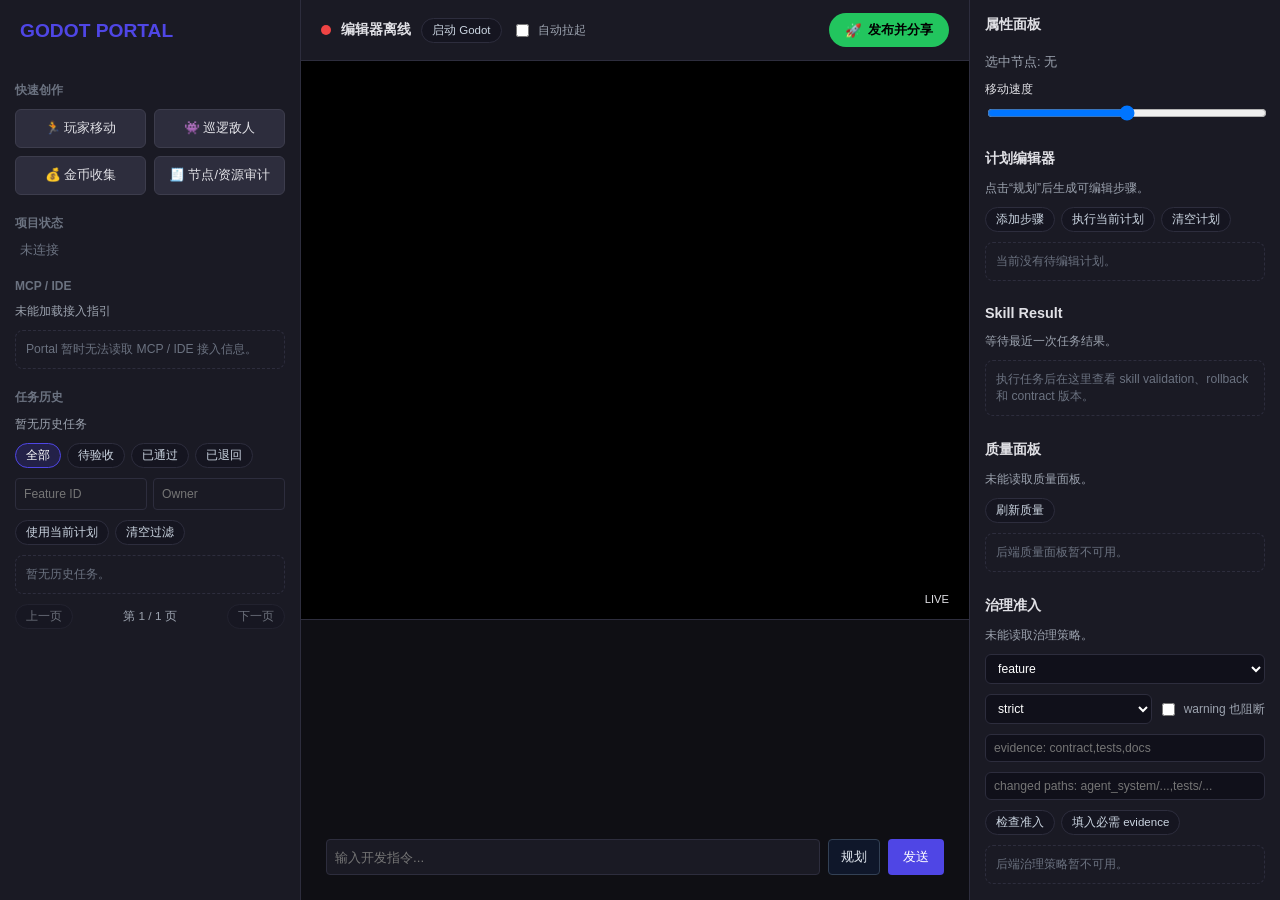
==== api_server/static/index.html @ 926d3e27 "Add Godot agent release tooling" ====
<!DOCTYPE html>
<html lang="zh-CN">
<head>
    <meta charset="UTF-8">
    <meta name="viewport" content="width=device-width, initial-scale=1.0">
    <title>Godot Agent Portal - One-Click Publish</title>
    <style>
        :root { --bg: #0f0f14; --panel: #1a1a24; --accent: #4f46e5; --success: #22c55e; --text: #e1e1e6; --error: #ef4444; --warning: #f59e0b; --info: #38bdf8; }
        body { font-family: 'Inter', sans-serif; background: var(--bg); color: var(--text); margin: 0; display: flex; height: 100vh; overflow: hidden; }
        
        #sidebar { width: 300px; background: var(--panel); border-right: 1px solid #2d2d3d; display: flex; flex-direction: column; }
        #content { flex: 1; display: flex; flex-direction: column; }
        #inspector { width: 280px; background: var(--panel); border-left: 1px solid #2d2d3d; padding: 15px; overflow-y: auto; }
        
        #top-bar { height: 60px; background: var(--panel); border-bottom: 1px solid #2d2d3d; display: flex; align-items: center; justify-content: space-between; padding: 0 20px; }
        #viewport-container { flex: 1; background: #000; position: relative; display: flex; align-items: center; justify-content: center; }
        #viewport-preview { max-width: 100%; max-height: 100%; object-fit: contain; }
        
        .section-title { font-size: 0.75em; text-transform: uppercase; color: #6b7280; margin: 20px 15px 10px; font-weight: 700; }
        .recipe-grid { display: grid; grid-template-columns: 1fr 1fr; gap: 8px; padding: 0 15px; }
        .recipe-card { background: #2d2d3d; border: 1px solid #3d3d4d; border-radius: 6px; padding: 10px; font-size: 0.8em; cursor: pointer; text-align: center; }
        .sidebar-block { padding: 0 15px; }
        .history-meta { font-size: 0.76em; color: #9ca3af; margin-bottom: 10px; line-height: 1.4; }
        .history-list { display: flex; flex-direction: column; gap: 8px; max-height: 320px; overflow-y: auto; }
        .history-filter-grid { display: grid; grid-template-columns: 1fr 1fr; gap: 6px; margin-bottom: 10px; }
        .history-filter-grid input { width: 100%; box-sizing: border-box; font-size: 0.76em; }
        .history-filter-actions { display: flex; gap: 6px; flex-wrap: wrap; margin-bottom: 10px; }
        .history-pagination { display: flex; align-items: center; justify-content: space-between; gap: 6px; margin-top: 10px; }
        .history-page-meta { font-size: 0.74em; color: #9ca3af; }
        .history-entry { border: 1px solid #2d2d3d; border-left-width: 3px; border-radius: 8px; padding: 8px; background: #151520; font-size: 0.78em; }
        .history-entry.pending_review { border-left-color: var(--info); }
        .history-entry.pending_acceptance { border-left-color: var(--warning); }
        .history-entry.approved { border-left-color: var(--success); }
        .history-entry.returned { border-left-color: var(--error); }
        .history-entry-head { display: flex; align-items: center; gap: 6px; flex-wrap: wrap; margin-bottom: 6px; }
        .history-entry-title { font-weight: 700; color: #f8fafc; }
        .history-entry-text { color: #cbd5e1; line-height: 1.4; word-break: break-word; }
        .history-entry-actions { margin-top: 8px; display: flex; gap: 6px; flex-wrap: wrap; }
        
        #chat-area { height: 250px; display: flex; flex-direction: column; padding: 15px; background: var(--bg); border-top: 1px solid #2d2d3d; }
        #chat-history { flex: 1; overflow-y: auto; font-size: 0.85em; }
        .msg { background: #1a1a24; padding: 8px; border-radius: 6px; margin-bottom: 8px; border-left: 3px solid var(--accent); }
        .msg-severity { margin-top: 8px; display: flex; gap: 6px; flex-wrap: wrap; }
        
        button.publish-btn { background: var(--success); color: #000; border: none; padding: 8px 16px; border-radius: 20px; font-weight: 700; cursor: pointer; display: flex; align-items: center; gap: 6px; }
        button.publish-btn:hover { opacity: 0.9; transform: scale(1.05); }
        
        .input-group { padding: 10px; display: flex; gap: 8px; }
        input[type="text"] { flex: 1; background: var(--panel); border: 1px solid #2d2d3d; color: #fff; padding: 8px; border-radius: 4px; }
        .severity-row { display: flex; gap: 6px; flex-wrap: wrap; margin-bottom: 10px; }
        .severity-pill { display: inline-flex; align-items: center; gap: 4px; padding: 4px 8px; border-radius: 999px; font-size: 0.72em; border: 1px solid #3d3d4d; background: #151520; color: #d1d5db; }
        .severity-pill.error { border-color: rgba(239, 68, 68, 0.35); color: #fecaca; }
        .severity-pill.warning { border-color: rgba(245, 158, 11, 0.35); color: #fde68a; }
        .severity-pill.info { border-color: rgba(56, 189, 248, 0.35); color: #bae6fd; }
        .filter-row { display: flex; gap: 6px; flex-wrap: wrap; margin-bottom: 10px; }
        .filter-btn { background: #151520; color: #cbd5e1; border: 1px solid #2d2d3d; border-radius: 999px; padding: 4px 10px; font-size: 0.72em; cursor: pointer; }
        .filter-btn.active { border-color: var(--accent); color: #fff; background: rgba(79, 70, 229, 0.18); }
        .filter-btn:disabled { opacity: 0.45; cursor: not-allowed; }
        .audit-report { display: flex; flex-direction: column; gap: 8px; max-height: 380px; overflow-y: auto; }
        .audit-entry { border: 1px solid #2d2d3d; border-left-width: 3px; border-radius: 8px; padding: 8px; background: #151520; font-size: 0.78em; }
        .audit-entry.error { border-left-color: var(--error); }
        .audit-entry.warning { border-left-color: var(--warning); }
        .audit-entry.info { border-left-color: var(--info); }
        .audit-entry-head { display: flex; align-items: center; gap: 6px; margin-bottom: 6px; }
        .audit-section { font-size: 0.72em; color: #9ca3af; text-transform: uppercase; }
        .audit-entry-text { color: #e5e7eb; line-height: 1.4; word-break: break-word; }
        .audit-entry-actions { margin-top: 8px; display: flex; gap: 6px; flex-wrap: wrap; }
        .audit-meta { font-size: 0.76em; color: #9ca3af; margin-bottom: 10px; line-height: 1.4; }
        .empty-state { font-size: 0.76em; color: #6b7280; border: 1px dashed #2d2d3d; border-radius: 8px; padding: 10px; }
        .audit-link { color: #c4b5fd; text-decoration: none; }
        .audit-link:hover { text-decoration: underline; }
        .source-preview { margin-top: 14px; border-top: 1px solid #2d2d3d; padding-top: 12px; }
        .source-preview-title { font-size: 0.78em; font-weight: 700; margin-bottom: 6px; }
        .source-preview-meta { font-size: 0.72em; color: #9ca3af; margin-bottom: 8px; line-height: 1.4; word-break: break-word; }
        .source-preview-context { margin-bottom: 8px; display: flex; gap: 6px; flex-wrap: wrap; }
        .context-badge { background: rgba(79, 70, 229, 0.14); color: #ddd6fe; border: 1px solid rgba(196, 181, 253, 0.22); border-radius: 999px; padding: 4px 9px; font-size: 0.7em; cursor: pointer; }
        .context-badge:hover { border-color: rgba(196, 181, 253, 0.4); background: rgba(79, 70, 229, 0.2); }
        .context-badge.current { background: rgba(56, 189, 248, 0.12); color: #bae6fd; border-color: rgba(56, 189, 248, 0.24); }
        .context-badge.definition { background: rgba(34, 197, 94, 0.12); color: #bbf7d0; border-color: rgba(34, 197, 94, 0.24); }
        .context-badge.related { background: rgba(245, 158, 11, 0.12); color: #fde68a; border-color: rgba(245, 158, 11, 0.24); }
        .source-preview-actions { margin-bottom: 8px; display: flex; gap: 6px; flex-wrap: wrap; }
        .source-code { border: 1px solid #2d2d3d; border-radius: 8px; overflow: hidden; background: #11111a; max-height: 240px; overflow-y: auto; }
        .source-line { display: grid; grid-template-columns: 42px 1fr; gap: 10px; padding: 4px 10px; font-size: 0.74em; font-family: ui-monospace, SFMono-Regular, Menlo, Consolas, monospace; }
        .source-line:nth-child(odd) { background: rgba(255,255,255,0.015); }
        .source-line.active { background: rgba(79, 70, 229, 0.18); }
        .source-line-number { color: #6b7280; text-align: right; user-select: none; }
        .source-line-text { color: #e5e7eb; white-space: pre-wrap; word-break: break-word; }
        .artifact-toolbar { margin-top: 18px; padding-top: 14px; border-top: 1px solid #2d2d3d; }
        .artifact-meta { font-size: 0.76em; color: #9ca3af; margin-bottom: 10px; line-height: 1.4; }
        .artifact-list { display: flex; flex-direction: column; gap: 8px; max-height: 320px; overflow-y: auto; }
        .artifact-entry { border: 1px solid #2d2d3d; border-left-width: 3px; border-radius: 8px; padding: 8px; background: #151520; font-size: 0.78em; }
        .artifact-entry.script { border-left-color: #38bdf8; }
        .artifact-entry.report { border-left-color: #f59e0b; }
        .artifact-entry.release { border-left-color: #22c55e; }
        .artifact-entry.scene { border-left-color: #c084fc; }
        .artifact-entry.screenshot { border-left-color: #fb7185; }
        .artifact-entry.other { border-left-color: #64748b; }
        .artifact-entry-head { display: flex; align-items: center; gap: 6px; margin-bottom: 6px; flex-wrap: wrap; }
        .artifact-badge { display: inline-flex; align-items: center; gap: 4px; padding: 4px 8px; border-radius: 999px; font-size: 0.72em; border: 1px solid #3d3d4d; background: #151520; color: #d1d5db; }
        .artifact-badge.script { border-color: rgba(56, 189, 248, 0.35); color: #bae6fd; }
        .artifact-badge.report { border-color: rgba(245, 158, 11, 0.35); color: #fde68a; }
        .artifact-badge.release { border-color: rgba(34, 197, 94, 0.35); color: #bbf7d0; }
        .artifact-badge.scene { border-color: rgba(192, 132, 252, 0.35); color: #e9d5ff; }
        .artifact-badge.screenshot { border-color: rgba(251, 113, 133, 0.35); color: #fecdd3; }
        .artifact-entry-title { font-weight: 700; color: #f8fafc; }
        .artifact-entry-text { color: #cbd5e1; line-height: 1.4; word-break: break-word; }
        .artifact-entry-actions { margin-top: 8px; display: flex; gap: 6px; flex-wrap: wrap; }
        .plan-meta { font-size: 0.76em; color: #9ca3af; margin-bottom: 10px; line-height: 1.4; }
        .plan-toolbar { display: flex; gap: 6px; flex-wrap: wrap; margin-bottom: 10px; }
        .plan-list { display: flex; flex-direction: column; gap: 8px; max-height: 320px; overflow-y: auto; }
        .plan-step { border: 1px solid #2d2d3d; border-left: 3px solid var(--accent); border-radius: 8px; padding: 8px; background: #151520; }
        .plan-step-head { display: flex; align-items: center; justify-content: space-between; gap: 8px; margin-bottom: 8px; }
        .plan-step-index { font-size: 0.72em; color: #c4b5fd; }
        .plan-step-fields { display: flex; flex-direction: column; gap: 6px; }
        .plan-step-fields input, .plan-step-fields select, .plan-step-fields textarea { background: #10101a; border: 1px solid #2d2d3d; color: #fff; padding: 6px 8px; border-radius: 6px; font-size: 0.76em; }
        .plan-step-fields textarea { min-height: 72px; resize: vertical; font-family: inherit; }
        .plan-step-actions { display: flex; gap: 6px; flex-wrap: wrap; margin-top: 8px; }
        .plan-overview-grid { display: grid; grid-template-columns: 1fr 1fr; gap: 6px; }
        .plan-overview-grid .plan-full { grid-column: 1 / -1; }
        .plan-inline-meta { display: flex; gap: 6px; flex-wrap: wrap; margin-top: 8px; }
        .plan-summary-list { display: flex; flex-direction: column; gap: 6px; margin-top: 8px; }
        .plan-summary-item { border: 1px solid #2d2d3d; border-radius: 6px; padding: 6px 8px; background: #10101a; font-size: 0.74em; color: #d1d5db; line-height: 1.4; }
        .plan-review-actions { display: flex; gap: 6px; flex-wrap: wrap; margin-top: 8px; }
        .skill-result-meta { font-size: 0.76em; color: #9ca3af; margin-bottom: 10px; line-height: 1.4; }
        .skill-result-list { display: flex; flex-direction: column; gap: 8px; max-height: 260px; overflow-y: auto; }
        .skill-result-card { border: 1px solid #2d2d3d; border-left-width: 3px; border-radius: 8px; padding: 8px; background: #151520; font-size: 0.76em; }
        .skill-result-card.success { border-left-color: var(--success); }
        .skill-result-card.failed { border-left-color: var(--error); }
        .skill-result-head { display: flex; align-items: center; gap: 6px; flex-wrap: wrap; margin-bottom: 6px; }
        .skill-result-title { font-weight: 700; color: #f8fafc; }
        .skill-result-body { color: #cbd5e1; line-height: 1.45; word-break: break-word; }
        .skill-result-contracts { display: flex; gap: 6px; flex-wrap: wrap; margin-top: 8px; }
        .contract-badge { display: inline-flex; align-items: center; gap: 4px; padding: 4px 8px; border-radius: 999px; font-size: 0.7em; border: 1px solid #3d3d4d; background: #10101a; color: #d1d5db; }
        .quality-meta { font-size: 0.76em; color: #9ca3af; margin-bottom: 10px; line-height: 1.4; }
        .quality-list { display: flex; flex-direction: column; gap: 8px; max-height: 300px; overflow-y: auto; }
        .quality-card { border: 1px solid #2d2d3d; border-left-width: 3px; border-radius: 8px; padding: 8px; background: #151520; font-size: 0.76em; }
        .quality-card.passed { border-left-color: var(--success); }
        .quality-card.warning, .quality-card.skipped { border-left-color: var(--warning); }
        .quality-card.blocked { border-left-color: var(--error); }
        .quality-head { display: flex; align-items: center; gap: 6px; flex-wrap: wrap; margin-bottom: 6px; }
        .quality-title { font-weight: 700; color: #f8fafc; }
        .quality-body { color: #cbd5e1; line-height: 1.45; word-break: break-word; }
        .governance-toolbar { display: flex; gap: 6px; flex-wrap: wrap; margin-bottom: 10px; }
        .governance-toolbar select, .governance-toolbar input { flex: 1; min-width: 0; background: #10101a; border: 1px solid #2d2d3d; color: #fff; padding: 6px 8px; border-radius: 6px; font-size: 0.76em; }
        .data-table-toolbar { display: flex; gap: 6px; flex-wrap: wrap; margin-bottom: 10px; }
        .data-table-toolbar select, .data-table-toolbar input { flex: 1; min-width: 0; background: #10101a; border: 1px solid #2d2d3d; color: #fff; padding: 6px 8px; border-radius: 6px; font-size: 0.76em; }
        .data-table-grid { border: 1px solid #2d2d3d; border-radius: 8px; overflow: auto; max-height: 280px; background: #11111a; }
        .data-table-table { width: 100%; min-width: 480px; border-collapse: collapse; font-size: 0.74em; }
        .data-table-table th, .data-table-table td { border-bottom: 1px solid #20202c; padding: 6px; vertical-align: top; }
        .data-table-table th { position: sticky; top: 0; background: #151520; color: #cbd5e1; text-align: left; z-index: 1; }
        .data-table-table input { width: 100%; box-sizing: border-box; background: #0f172a; border: 1px solid #334155; color: #fff; padding: 6px 8px; border-radius: 6px; font-size: 0.74em; }
        .data-table-table td.actions { width: 56px; text-align: right; }
        .data-table-meta { font-size: 0.76em; color: #9ca3af; margin-bottom: 10px; line-height: 1.4; }
        .data-table-issues { display: flex; flex-direction: column; gap: 6px; margin-bottom: 10px; }
        .data-table-empty { border: 1px dashed #2d2d3d; border-radius: 8px; padding: 10px; font-size: 0.76em; color: #6b7280; }
        .art-asset-toolbar, .presentation-toolbar, .liveops-toolbar, .telemetry-toolbar, .performance-toolbar { display: flex; gap: 6px; flex-wrap: wrap; margin-bottom: 10px; }
        .art-asset-toolbar select, .art-asset-toolbar input, .art-asset-toolbar textarea,
        .presentation-toolbar select, .presentation-toolbar input, .presentation-toolbar textarea,
        .liveops-toolbar select, .liveops-toolbar input, .liveops-toolbar textarea,
        .telemetry-toolbar input, .telemetry-toolbar textarea,
        .performance-toolbar input, .performance-toolbar textarea {
            flex: 1; min-width: 0; background: #10101a; border: 1px solid #2d2d3d; color: #fff; padding: 6px 8px; border-radius: 6px; font-size: 0.76em; box-sizing: border-box;
        }
        .art-asset-toolbar textarea, .presentation-toolbar textarea, .liveops-toolbar textarea, .telemetry-toolbar textarea, .performance-toolbar textarea { min-height: 68px; resize: vertical; font-family: inherit; }
        .art-asset-field-grid, .presentation-field-grid, .performance-field-grid { display: grid; grid-template-columns: repeat(3, minmax(0, 1fr)); gap: 6px; margin-bottom: 10px; }
        .art-asset-field-grid input, .presentation-field-grid input, .performance-field-grid input { width: 100%; box-sizing: border-box; background: #10101a; border: 1px solid #2d2d3d; color: #fff; padding: 6px 8px; border-radius: 6px; font-size: 0.76em; }
        .art-asset-field-grid .full, .presentation-field-grid .full { grid-column: 1 / -1; }
        .performance-field-grid .full { grid-column: 1 / -1; }
        .art-asset-list, .presentation-list, .liveops-list, .telemetry-list, .performance-list { display: flex; flex-direction: column; gap: 8px; max-height: 260px; overflow-y: auto; }
        .art-asset-card, .presentation-card, .liveops-card, .telemetry-card, .performance-card { border: 1px solid #2d2d3d; border-left-width: 3px; border-radius: 8px; padding: 8px; background: #151520; font-size: 0.76em; }
        .art-asset-card.template, .presentation-card.template { border-left-color: var(--info); }
        .art-asset-card.managed, .presentation-card.managed { border-left-color: var(--success); }
        .liveops-card.passed, .telemetry-card.passed, .performance-card.passed { border-left-color: var(--success); }
        .liveops-card.warning, .telemetry-card.warning, .performance-card.warning { border-left-color: var(--warning); }
        .liveops-card.blocked, .telemetry-card.blocked, .performance-card.blocked { border-left-color: var(--error); }
        .art-asset-head, .presentation-head, .liveops-head, .telemetry-head, .performance-head { display: flex; align-items: center; gap: 6px; flex-wrap: wrap; margin-bottom: 6px; }
        .art-asset-title, .presentation-title, .liveops-title, .telemetry-title, .performance-title { font-weight: 700; color: #f8fafc; }
        .art-asset-body, .presentation-body, .liveops-body, .telemetry-body, .performance-body { color: #cbd5e1; line-height: 1.45; word-break: break-word; }
        .presentation-toggle-row { display: flex; gap: 14px; flex-wrap: wrap; margin-bottom: 10px; font-size: 0.76em; color: #cbd5e1; }
        .presentation-toggle-row label { display: inline-flex; align-items: center; gap: 6px; }
        @media (max-width: 960px) {
            .art-asset-field-grid, .presentation-field-grid, .performance-field-grid { grid-template-columns: repeat(2, minmax(0, 1fr)); }
        }
        @media (max-width: 720px) {
            .art-asset-field-grid, .presentation-field-grid, .performance-field-grid { grid-template-columns: 1fr; }
        }
        .onboarding-meta { font-size: 0.76em; color: #9ca3af; margin-bottom: 10px; line-height: 1.4; }
        .onboarding-list { display: flex; flex-direction: column; gap: 8px; }
        .onboarding-card { border: 1px solid #2d2d3d; border-left-width: 3px; border-radius: 8px; padding: 8px; background: #151520; font-size: 0.76em; }
        .onboarding-card.codex { border-left-color: #22c55e; }
        .onboarding-card.gemini { border-left-color: #38bdf8; }
        .onboarding-card.ide { border-left-color: #f59e0b; }
        .onboarding-head { display: flex; align-items: center; gap: 6px; flex-wrap: wrap; margin-bottom: 6px; }
        .onboarding-title { font-weight: 700; color: #f8fafc; }
        .onboarding-body { color: #cbd5e1; line-height: 1.45; word-break: break-word; }
        .onboarding-actions { display: flex; gap: 6px; flex-wrap: wrap; margin-top: 8px; }
        .onboarding-code { margin-top: 8px; border: 1px solid #2d2d3d; border-radius: 6px; padding: 8px; background: #10101a; color: #cbd5e1; white-space: pre-wrap; font-size: 0.72em; font-family: ui-monospace, SFMono-Regular, Menlo, Consolas, monospace; }
        .runtime-toggle { margin-left: 6px; background: transparent; border: none; color: #c4b5fd; cursor: pointer; font-size: 0.92em; padding: 0; }
        .runtime-toggle:hover { color: #ddd6fe; text-decoration: underline; }
        .runtime-copy { margin-left: 6px; background: transparent; border: none; color: #93c5fd; cursor: pointer; font-size: 0.92em; padding: 0; }
        .runtime-copy:hover { color: #bfdbfe; text-decoration: underline; }
        .runtime-path { display: inline-block; margin-top: 4px; color: #94a3b8; font-family: ui-monospace, SFMono-Regular, Menlo, Consolas, monospace; word-break: break-all; }
    </style>
</head>
<body>
    <div id="sidebar">
        <div style="padding: 20px; font-weight: 800; color: var(--accent); font-size: 1.2em;">GODOT PORTAL</div>
        <div class="section-title">快速创作</div>
        <div class="recipe-grid">
            <div class="recipe-card" onclick="quickExec('生成 2D 玩家移动脚本')">🏃 玩家移动</div>
            <div class="recipe-card" onclick="quickExec('为敌人创建巡逻 AI')">👾 巡逻敌人</div>
            <div class="recipe-card" onclick="quickExec('生成金币收集逻辑')">💰 金币收集</div>
            <div class="recipe-card" onclick="quickExec('审计项目资源命名')">🧾 节点/资源审计</div>
        </div>
        <div class="section-title">项目状态</div>
        <div id="project-info" style="padding: 0 20px; font-size: 0.8em; color: #6b7280;">未连接</div>
        <div class="section-title">MCP / IDE</div>
        <div class="sidebar-block">
            <div id="onboarding-meta" class="onboarding-meta">正在加载接入指引...</div>
            <div id="onboarding-list" class="onboarding-list">
                <div class="empty-state">正在准备 Codex / Gemini / IDE 接入说明。</div>
            </div>
        </div>
        <div class="section-title">任务历史</div>
        <div class="sidebar-block">
            <div id="history-meta" class="history-meta">暂无历史任务</div>
            <div class="filter-row">
                <button class="filter-btn active" data-history-filter="all" onclick="setHistoryFilter('all')">全部</button>
                <button class="filter-btn" data-history-filter="pending_acceptance" onclick="setHistoryFilter('pending_acceptance')">待验收</button>
                <button class="filter-btn" data-history-filter="approved" onclick="setHistoryFilter('approved')">已通过</button>
                <button class="filter-btn" data-history-filter="returned" onclick="setHistoryFilter('returned')">已退回</button>
            </div>
            <div class="history-filter-grid">
                <input type="text" id="history-feature-query" placeholder="Feature ID" oninput="updateHistoryQuery('feature', this.value)">
                <input type="text" id="history-owner-query" placeholder="Owner" oninput="updateHistoryQuery('owner', this.value)">
            </div>
            <div class="history-filter-actions">
                <button class="filter-btn" onclick="useCurrentPlanHistoryFilters()">使用当前计划</button>
                <button class="filter-btn" onclick="clearHistoryQueries()">清空过滤</button>
            </div>
            <div id="history-list" class="history-list">
                <div class="empty-state">暂无历史任务。</div>
            </div>
            <div class="history-pagination">
                <button id="history-prev-btn" class="filter-btn" onclick="setHistoryPage(historyOffset - historyPageSize)" disabled>上一页</button>
                <div id="history-page-meta" class="history-page-meta">第 1 / 1 页</div>
                <button id="history-next-btn" class="filter-btn" onclick="setHistoryPage(historyOffset + historyPageSize)" disabled>下一页</button>
            </div>
        </div>
    </div>
    
    <div id="content">
        <div id="top-bar">
            <div style="display: flex; align-items: center; gap: 10px;">
                <span id="status-dot" style="width: 10px; height: 10px; background: #ef4444; border-radius: 50%;"></span>
                <span id="status-text" style="font-size: 0.85em; font-weight: 600;">编辑器离线</span>
                <button class="filter-btn" onclick="launchEditor()">启动 Godot</button>
                <label style="display:flex; align-items:center; gap:6px; font-size:0.75em; color:#9ca3af;">
                    <input type="checkbox" id="auto-launch-editor">
                    自动拉起
                </label>
            </div>
            <button class="publish-btn" onclick="publishGame()">
                <span>🚀</span> 发布并分享
            </button>
        </div>

        <div id="viewport-container">
            <img id="viewport-preview" src="">
            <div style="position: absolute; bottom: 10px; right: 10px; background: rgba(0,0,0,0.6); padding: 4px 10px; border-radius: 4px; font-size: 0.7em;">LIVE</div>
        </div>
        
        <div id="chat-area">
            <div id="chat-history"></div>
            <div class="input-group">
                <input type="text" id="prompt-input" placeholder="输入开发指令...">
                <button onclick="requestPlanFromInput()" style="background:#0f172a; color:#e2e8f0; border:1px solid #334155; padding:8px 12px; border-radius:4px; cursor:pointer;">规划</button>
                <button onclick="sendPrompt()" style="background:var(--accent); color:white; border:none; padding:8px 15px; border-radius:4px; cursor:pointer;">发送</button>
            </div>
        </div>
    </div>

    <div id="inspector">
        <div style="font-weight: 700; margin-bottom: 20px; font-size: 0.9em;">属性面板</div>
        <div style="font-size: 0.8em; color: #9ca3af; margin-bottom: 10px;">选中节点: <span id="selected-node">无</span></div>
        <div style="margin-bottom: 15px;">
            <label style="font-size: 0.75em; display:block; margin-bottom:5px;">移动速度</label>
            <input type="range" min="100" max="1000" style="width:100%;" onchange="updateProp('speed', this.value)">
        </div>
        <div style="font-weight: 700; margin: 24px 0 12px; font-size: 0.9em;">计划编辑器</div>
        <div id="plan-meta" class="plan-meta">点击“规划”后生成可编辑步骤。</div>
        <div class="plan-toolbar">
            <button class="filter-btn" onclick="addPlanStep()">添加步骤</button>
            <button class="filter-btn" onclick="executeCurrentPlan()">执行当前计划</button>
            <button class="filter-btn" onclick="clearPlanEditor()">清空计划</button>
        </div>
        <div id="plan-list" class="plan-list">
            <div class="empty-state">当前没有待编辑计划。</div>
        </div>
        <div style="font-weight: 700; margin: 24px 0 12px; font-size: 0.9em;">Skill Result</div>
        <div id="skill-result-meta" class="skill-result-meta">等待最近一次任务结果。</div>
        <div id="skill-result-list" class="skill-result-list">
            <div class="empty-state">执行任务后在这里查看 skill validation、rollback 和 contract 版本。</div>
        </div>
        <div style="font-weight: 700; margin: 24px 0 12px; font-size: 0.9em;">质量面板</div>
        <div id="quality-meta" class="quality-meta">正在加载项目质量状态。</div>
        <div class="filter-row">
            <button class="filter-btn" onclick="refreshQualityDashboard(true)">刷新质量</button>
        </div>
        <div id="quality-list" class="quality-list">
            <div class="empty-state">等待后端质量面板数据。</div>
        </div>
        <div style="font-weight: 700; margin: 24px 0 12px; font-size: 0.9em;">治理准入</div>
        <div id="governance-meta" class="quality-meta">正在加载治理策略。</div>
        <div class="governance-toolbar">
            <select id="governance-change-type-select" onchange="changeGovernanceType(this.value)"></select>
        </div>
        <div class="governance-toolbar">
            <select id="governance-mode-select">
                <option value="strict">strict</option>
                <option value="advisory">advisory</option>
            </select>
            <label style="display:flex; align-items:center; gap:6px; font-size:0.75em; color:#9ca3af;">
                <input type="checkbox" id="governance-fail-warnings">
                warning 也阻断
            </label>
        </div>
        <div class="governance-toolbar">
            <input type="text" id="governance-evidence-input" placeholder="evidence: contract,tests,docs">
        </div>
        <div class="governance-toolbar">
            <input type="text" id="governance-paths-input" placeholder="changed paths: agent_system/...,tests/...">
        </div>
        <div class="filter-row">
            <button class="filter-btn" onclick="refreshGovernanceAdmission(true)">检查准入</button>
            <button class="filter-btn" onclick="fillGovernanceRequiredEvidence()">填入必需 evidence</button>
        </div>
        <div id="governance-list" class="quality-list">
            <div class="empty-state">选择变更类型后检查准入要求。</div>
        </div>
        <div style="font-weight: 700; margin: 24px 0 12px; font-size: 0.9em;">生产验证</div>
        <div id="production-meta" class="quality-meta">正在加载生产验证场景。</div>
        <div class="governance-toolbar">
            <select id="production-scenario-select" onchange="changeProductionScenario(this.value)"></select>
        </div>
        <div class="governance-toolbar">
            <select id="production-mode-select">
                <option value="strict">strict</option>
                <option value="advisory">advisory</option>
            </select>
            <label style="display:flex; align-items:center; gap:6px; font-size:0.75em; color:#9ca3af;">
                <input type="checkbox" id="production-fail-warnings">
                warning 也阻断
            </label>
        </div>
        <div class="governance-toolbar">
            <input type="text" id="production-evidence-input" placeholder="evidence: contract,tests,docs,quality_dashboard">
        </div>
        <div class="governance-toolbar">
            <input type="text" id="production-paths-input" placeholder="changed paths: scenes/...,scripts/...">
        </div>
        <div class="filter-row">
            <button class="filter-btn" onclick="refreshProductionReadiness(true)">执行生产验证</button>
            <button class="filter-btn" onclick="fillProductionRequiredEvidence()">填入场景 evidence</button>
        </div>
        <div id="production-list" class="quality-list">
            <div class="empty-state">选择生产场景后执行验证。</div>
        </div>
        <div style="font-weight: 700; margin: 24px 0 12px; font-size: 0.9em;">Release Candidate</div>
        <div id="release-candidate-meta" class="quality-meta">正在加载 RC checklist。</div>
        <div class="governance-toolbar">
            <input type="text" id="release-candidate-manifest-input" placeholder="release manifest: api_server/static/dist/release_manifest.json">
        </div>
        <div class="governance-toolbar">
            <select id="release-candidate-mode-select">
                <option value="strict">strict</option>
                <option value="advisory">advisory</option>
            </select>
            <label style="display:flex; align-items:center; gap:6px; font-size:0.75em; color:#9ca3af;">
                <input type="checkbox" id="release-candidate-fail-warnings">
                warning 也阻断
            </label>
        </div>
        <div class="governance-toolbar">
            <input type="text" id="release-candidate-evidence-input" placeholder="evidence: feature_approval,quality_gate,release_manifest,rollback,tests,docs">
        </div>
        <div class="governance-toolbar">
            <input type="text" id="release-candidate-paths-input" placeholder="changed paths: api_server/static/dist/...,README.md">
        </div>
        <div class="filter-row">
            <button class="filter-btn" onclick="refreshReleaseCandidateChecklist(true)">检查 RC</button>
            <button class="filter-btn" onclick="fillReleaseCandidateEvidence()">填入默认 evidence</button>
        </div>
        <div id="release-candidate-list" class="quality-list">
            <div class="empty-state">点击“检查 RC”后查看 release manifest、QA gate、rollback 和 production gate。</div>
        </div>
        <div style="font-weight: 700; margin: 24px 0 12px; font-size: 0.9em;">Build / Run Matrix</div>
        <div id="build-run-matrix-meta" class="quality-meta">正在加载 build/run matrix。</div>
        <div class="governance-toolbar">
            <input type="text" id="build-run-matrix-manifest-input" placeholder="platform manifest: deployment/platform_delivery.json">
        </div>
        <div class="governance-toolbar">
            <input type="text" id="build-run-matrix-scenarios-input" placeholder="scenario ids: vertical_slice_2d,content_pipeline,release_candidate">
        </div>
        <div class="governance-toolbar">
            <select id="build-run-matrix-mode-select">
                <option value="strict">strict</option>
                <option value="advisory">advisory</option>
            </select>
            <label style="display:flex; align-items:center; gap:6px; font-size:0.75em; color:#9ca3af;">
                <input type="checkbox" id="build-run-matrix-fail-warnings">
                warning 也阻断
            </label>
        </div>
        <div class="filter-row">
            <button class="filter-btn" onclick="refreshBuildRunMatrix(true)">读取 Matrix</button>
            <button class="filter-btn" onclick="fillBuildRunMatrixScenarios()">填入全部场景</button>
        </div>
        <div id="build-run-matrix-list" class="quality-list">
            <div class="empty-state">点击“读取 Matrix”后查看 build targets、production gates 和执行 lanes。</div>
        </div>
        <div style="font-weight: 700; margin: 24px 0 12px; font-size: 0.9em;">Agent 兼容性</div>
        <div id="agent-compat-meta" class="quality-meta">正在加载 Agent provider 目录。</div>
        <div class="governance-toolbar">
            <input type="text" id="agent-provider-input" placeholder="providers: codex,openai_api,gemini">
        </div>
        <div class="filter-row">
            <button class="filter-btn" onclick="refreshAgentCompatibility(true)">检查兼容性</button>
            <button class="filter-btn" onclick="fillAllAgentProviders()">填入全部 provider</button>
        </div>
        <div id="agent-compat-list" class="quality-list">
            <div class="empty-state">点击检查后查看 MCP、API、skills、contracts 兼容矩阵。</div>
        </div>
        <div style="font-weight: 700; margin: 24px 0 12px; font-size: 0.9em;">Release Capability Registry</div>
        <div id="release-capability-registry-meta" class="quality-meta">正在加载 release capability registry。</div>
        <div class="governance-toolbar">
            <input type="text" id="release-capability-registry-path-input" placeholder="registry path: deployment/release_capability_registry.json">
        </div>
        <div class="filter-row">
            <button class="filter-btn" onclick="refreshReleaseCapabilityRegistry(true)">读取 Capability Registry</button>
            <button class="filter-btn" onclick="exportReleaseCapabilityRegistryReport()">导出 Capability Report</button>
        </div>
        <div id="release-capability-registry-list" class="quality-list">
            <div class="empty-state">点击“读取 Capability Registry”后查看 release control plane 的显式能力分类。</div>
        </div>
        <div style="font-weight: 700; margin: 24px 0 12px; font-size: 0.9em;">Release Capability Policy</div>
        <div id="release-capability-policy-meta" class="quality-meta">正在加载 release capability policy。</div>
        <div class="governance-toolbar">
            <select id="release-capability-policy-route-select">
                <option value="portal" selected>portal</option>
                <option value="api">api</option>
                <option value="ci_rehearsal">ci_rehearsal</option>
                <option value="local_replay">local_replay</option>
                <option value="github_workflow">github_workflow</option>
            </select>
            <select id="release-capability-policy-target-select" onchange="changeReleaseCapabilityPolicyTarget(this.value)">
                <option value="qa">qa</option>
                <option value="staging" selected>staging</option>
                <option value="release">release</option>
            </select>
            <input type="text" id="release-capability-policy-environment-input" placeholder="target environment: internal_qa/staging/production">
            <input type="text" id="release-capability-policy-actor-input" placeholder="actor: release_manager">
        </div>
        <div class="filter-row">
            <button class="filter-btn" onclick="refreshReleaseCapabilityPolicy(true)">读取 Capability Policy</button>
            <button class="filter-btn" onclick="exportReleaseCapabilityPolicyReport()">导出 Capability Policy</button>
        </div>
        <div id="release-capability-policy-list" class="quality-list">
            <div class="empty-state">点击“读取 Capability Policy”后查看当前 route 下哪些 capability 被允许、告警或拒绝。</div>
        </div>
        <div style="font-weight: 700; margin: 24px 0 12px; font-size: 0.9em;">Release Delivery Readiness</div>
        <div id="release-delivery-readiness-meta" class="quality-meta">正在加载 release delivery readiness。</div>
        <div class="governance-toolbar">
            <select id="release-delivery-readiness-target-select" onchange="changeReleaseDeliveryReadinessTarget(this.value)">
                <option value="qa">qa</option>
                <option value="staging">staging</option>
                <option value="release" selected>release</option>
            </select>
            <input type="text" id="release-delivery-readiness-environment-input" placeholder="target environment: internal_qa/staging/production">
            <input type="text" id="release-delivery-readiness-artifact-dir-input" placeholder="artifact dir: logs/reports/release_live_ci">
            <input type="text" id="release-delivery-readiness-workflow-input" placeholder="workflow: release-live-gates.yml">
            <input type="text" id="release-delivery-readiness-repo-input" placeholder="repo: owner/name，留空则从 origin 推断">
            <input type="text" id="release-delivery-readiness-ref-input" placeholder="ref: branch/tag，留空则从当前分支推断">
            <input type="text" id="release-delivery-readiness-token-env-input" placeholder="token env names: GH_TOKEN,GITHUB_TOKEN">
        </div>
        <div class="filter-row">
            <button class="filter-btn" onclick="refreshReleaseDeliveryReadiness(true)">读取 Delivery Readiness</button>
            <button class="filter-btn" onclick="exportReleaseDeliveryReadinessReport()">导出 Delivery Readiness</button>
        </div>
        <div id="release-delivery-readiness-list" class="quality-list">
            <div class="empty-state">点击“读取 Delivery Readiness”后查看可交付级剩余阻塞和建议的下一步。</div>
        </div>
        <div style="font-weight: 700; margin: 24px 0 12px; font-size: 0.9em;">Release Promotion</div>
        <div id="release-promotion-meta" class="quality-meta">正在加载 promotion plan。</div>
        <div class="governance-toolbar">
            <input type="password" id="release-write-token-input" placeholder="release write token: bearer token from env fallback or release_request_auth manifest">
        </div>
        <div class="governance-toolbar">
            <select id="release-promotion-target-select" onchange="changeReleasePromotionTarget(this.value)">
                <option value="qa">qa</option>
                <option value="staging" selected>staging</option>
                <option value="release">release</option>
            </select>
            <input type="text" id="release-promotion-environment-input" placeholder="target environment: internal_qa/staging/production">
            <input type="text" id="release-promotion-manifest-input" placeholder="release manifest: api_server/static/dist/release_manifest.json">
        </div>
        <div class="governance-toolbar">
            <input type="text" id="release-promotion-approvers-input" placeholder="approvers: qa_lead,tech_lead,producer">
            <input type="text" id="release-promotion-providers-input" placeholder="providers: codex,openai_api">
        </div>
        <div class="governance-toolbar">
            <select id="release-promotion-mode-select">
                <option value="strict">strict</option>
                <option value="advisory">advisory</option>
            </select>
            <label style="display:flex; align-items:center; gap:6px; font-size:0.75em; color:#9ca3af;">
                <input type="checkbox" id="release-promotion-fail-warnings">
                warning 也阻断
            </label>
        </div>
        <div class="governance-toolbar">
            <select id="release-promotion-decision-select">
                <option value="planned">planned</option>
                <option value="approved" selected>approved</option>
                <option value="promoted">promoted</option>
                <option value="blocked">blocked</option>
                <option value="rolled_back">rolled_back</option>
                <option value="aborted">aborted</option>
            </select>
            <input type="text" id="release-promotion-executor-input" placeholder="executed by: producer_a">
            <input type="text" id="release-promotion-signoff-source-input" placeholder="signoff source: portal_manual">
        </div>
        <div class="governance-toolbar">
            <input type="text" id="release-promotion-history-path-input" placeholder="history path: deployment/release_promotion_history.json">
            <select id="release-promotion-history-live-ci-select" onchange="updateReleasePromotionHistoryLiveCiStatus(this.value)">
                <option value="">all live ci</option>
                <option value="passed">live ci passed</option>
                <option value="warning">live ci warning</option>
                <option value="blocked">live ci blocked</option>
                <option value="skipped">live ci skipped</option>
            </select>
            <select id="release-promotion-history-readiness-select" onchange="updateReleasePromotionHistoryReadinessStatus(this.value)">
                <option value="">all readiness</option>
                <option value="passed">readiness passed</option>
                <option value="warning">readiness warning</option>
                <option value="blocked">readiness blocked</option>
                <option value="skipped">readiness skipped</option>
            </select>
            <select id="release-promotion-history-dispatch-select" onchange="updateReleasePromotionHistoryDispatchStatus(this.value)">
                <option value="">all dispatch</option>
                <option value="passed">dispatch passed</option>
                <option value="warning">dispatch warning</option>
                <option value="blocked">dispatch blocked</option>
                <option value="skipped">dispatch skipped</option>
            </select>
            <select id="release-promotion-history-dispatch-follow-up-select" onchange="updateReleasePromotionHistoryDispatchFollowUp(this.value)">
                <option value="">all follow-up</option>
                <option value="required">follow-up required</option>
                <option value="clear">follow-up clear</option>
            </select>
            <select id="release-promotion-history-dispatch-run-status-select" onchange="updateReleasePromotionHistoryDispatchRunStatus(this.value)">
                <option value="">all run status</option>
                <option value="queued">run queued</option>
                <option value="in_progress">run in_progress</option>
                <option value="completed">run completed</option>
            </select>
            <input type="text" id="release-promotion-history-dispatch-conclusion-input" placeholder="dispatch conclusion: success/failure" oninput="updateReleasePromotionHistoryDispatchRunConclusion(this.value)">
            <input type="text" id="release-promotion-history-readiness-action-input" placeholder="readiness action: distribution_publish_receipts" oninput="updateReleasePromotionHistoryReadinessAction(this.value)">
            <input type="text" id="release-promotion-history-step-input" placeholder="failed step: run_full_live_validation" oninput="updateReleasePromotionHistoryFailedWorkflowStep(this.value)">
            <input type="text" id="release-promotion-note-input" placeholder="record note: ready for staging rollout">
        </div>
        <div class="filter-row">
            <button class="filter-btn" onclick="refreshReleasePromotionPlan(true)">读取 Promotion</button>
            <button class="filter-btn" onclick="fillReleasePromotionDefaults()">填入默认值</button>
        </div>
        <div class="filter-row">
            <button class="filter-btn" onclick="exportReleasePromotionReviewBundle()">导出 Review Bundle</button>
            <button class="filter-btn" onclick="exportReleasePromotionEvidenceBundle()">导出 Evidence Bundle</button>
            <button class="filter-btn" onclick="exportReleasePromotionDeploymentRehearsal()">导出 Deployment Rehearsal</button>
            <button class="filter-btn" onclick="exportReleasePromotionRollbackRehearsal()">导出 Rollback Rehearsal</button>
        </div>
        <div class="filter-row">
            <button class="filter-btn" onclick="recordReleasePromotion(true)">记录 Promotion</button>
            <button class="filter-btn" onclick="refreshReleasePromotionHistory(true)">刷新 History</button>
            <button class="filter-btn" onclick="exportReleasePromotionHistoryReport()">导出 History Report</button>
        </div>
        <div id="release-promotion-list" class="quality-list">
            <div class="empty-state">点击“读取 Promotion”后查看 RC、matrix、兼容性、协作状态和 signoff 晋级建议。</div>
        </div>
        <div id="release-promotion-history-meta" class="quality-meta">当前还没有 promotion history。</div>
        <div id="release-promotion-history-list" class="quality-list">
            <div class="empty-state">点击“记录 Promotion”后把实际晋级决策、执行人和 plan 快照写入 history。</div>
        </div>
        <div style="font-weight: 700; margin: 24px 0 12px; font-size: 0.9em;">Release Execution</div>
        <div id="release-execution-meta" class="quality-meta">正在加载 release execution status。</div>
        <div class="governance-toolbar">
            <select id="release-execution-target-select" onchange="changeReleaseExecutionTarget(this.value)">
                <option value="qa">qa</option>
                <option value="staging" selected>staging</option>
                <option value="release">release</option>
            </select>
            <input type="text" id="release-execution-environment-input" placeholder="target environment: internal_qa/staging/production">
            <input type="text" id="release-execution-manifest-input" placeholder="release manifest: api_server/static/dist/release_manifest.json">
        </div>
        <div class="governance-toolbar">
            <input type="text" id="release-execution-history-path-input" placeholder="promotion history: deployment/release_promotion_history.json">
            <input type="text" id="release-execution-status-path-input" placeholder="status path: deployment/release_execution_status.json">
            <input type="text" id="release-execution-channels-path-input" placeholder="channels path: deployment/release_channels.json">
        </div>
        <div class="governance-toolbar">
            <input type="text" id="release-execution-approvers-input" placeholder="approvers: qa_lead,tech_lead,producer">
            <input type="text" id="release-execution-providers-input" placeholder="providers: codex,openai_api">
        </div>
        <div class="governance-toolbar">
            <select id="release-execution-operation-select">
                <option value="dry_run" selected>dry_run</option>
                <option value="canary">canary</option>
                <option value="full_rollout">full_rollout</option>
            </select>
            <input type="text" id="release-execution-rollout-input" placeholder="rollout percentage for canary">
            <input type="text" id="release-execution-executor-input" placeholder="executed by: release_manager">
        </div>
        <div class="governance-toolbar">
            <input type="text" id="release-execution-rollback-target-input" placeholder="rollback target url，留空则自动推断">
            <input type="text" id="release-execution-note-input" placeholder="execution note: canary 15% on staging">
        </div>
        <div class="governance-toolbar">
            <select id="release-execution-mode-select">
                <option value="strict">strict</option>
                <option value="advisory">advisory</option>
            </select>
            <label style="display:flex; align-items:center; gap:6px; font-size:0.75em; color:#9ca3af;">
                <input type="checkbox" id="release-execution-fail-warnings">
                warning 也阻断
            </label>
        </div>
        <div class="filter-row">
            <button class="filter-btn" onclick="refreshReleaseExecutionStatus(true)">读取 Execution</button>
            <button class="filter-btn" onclick="fillReleaseExecutionDefaults()">填入默认值</button>
            <button class="filter-btn" onclick="exportReleaseExecutionReport()">导出 Execution Report</button>
        </div>
        <div class="filter-row">
            <button class="filter-btn" onclick="runReleaseExecution('dry_run', true)">执行 Dry Run</button>
            <button class="filter-btn" onclick="runReleaseExecution('canary', true)">执行 Canary</button>
            <button class="filter-btn" onclick="runReleaseExecution('full_rollout', true)">执行 Full Rollout</button>
            <button class="filter-btn" onclick="rollbackReleaseExecution(true)">触发 Rollback</button>
        </div>
        <div id="release-execution-list" class="quality-list">
            <div class="empty-state">点击“读取 Execution”后查看当前 rollout 状态、active channel binding 和最近执行记录。</div>
        </div>
        <div style="font-weight: 700; margin: 24px 0 12px; font-size: 0.9em;">Release Live CI</div>
        <div id="release-live-ci-meta" class="quality-meta">正在加载 release live CI summary。</div>
        <div class="governance-toolbar">
            <input type="text" id="release-live-ci-artifact-dir-input" placeholder="artifact dir: logs/reports/release_live_ci">
            <input type="text" id="release-live-ci-dispatch-workflow-input" placeholder="workflow: release-live-gates.yml">
        </div>
        <div class="governance-toolbar">
            <input type="text" id="release-live-ci-dispatch-repo-input" placeholder="repo: owner/name，留空则从 origin 推断">
            <input type="text" id="release-live-ci-dispatch-ref-input" placeholder="ref: branch/tag，留空则从当前分支推断">
            <input type="text" id="release-live-ci-dispatch-runner-labels-input" placeholder='runner labels: ["self-hosted","windows","godot"]'>
        </div>
        <div class="governance-toolbar">
            <input type="text" id="release-live-ci-dispatch-manifest-input" placeholder="release manifest: api_server/static/dist/web_release_validation_ci/release_manifest.json">
            <input type="text" id="release-live-ci-dispatch-runner-profile-input" placeholder="runner profile: deployment/release_live_runner_profile.json">
        </div>
        <div class="governance-toolbar">
            <input type="text" id="release-live-ci-dispatch-approvers-input" placeholder="approvers: qa_lead,tech_lead,producer,ops">
            <input type="text" id="release-live-ci-dispatch-providers-input" placeholder="providers: codex,openai_api">
            <input type="text" id="release-live-ci-dispatch-token-env-input" placeholder="token env names: GH_TOKEN,GITHUB_TOKEN">
        </div>
        <div class="governance-toolbar">
            <input type="text" id="release-live-ci-dispatch-triggered-by-input" placeholder="triggered by: release_manager">
            <label style="display:flex; align-items:center; gap:6px; font-size:0.75em; color:#9ca3af;">
                <input type="checkbox" id="release-live-ci-dispatch-wait">
                等待 workflow 完成
            </label>
        </div>
        <div class="filter-row">
            <button class="filter-btn" onclick="refreshReleaseLiveCiSummary(true)">读取 Live CI</button>
            <button class="filter-btn" onclick="refreshReleaseLiveCiDispatchPreflight(true)">读取 Dispatch Preflight</button>
            <button class="filter-btn" onclick="dispatchReleaseLiveCiWorkflow(true)">触发 Workflow Dispatch</button>
            <button class="filter-btn" onclick="exportReleaseLiveCiSummaryReport()">导出 Live CI Summary</button>
        </div>
        <div id="release-live-ci-list" class="quality-list">
            <div class="empty-state">点击“读取 Live CI”后查看 runner baseline、runtime gates 和 lane 级 release 诊断。</div>
        </div>
        <div style="font-weight: 700; margin: 24px 0 12px; font-size: 0.9em;">数据表编辑器</div>
        <div id="data-table-meta" class="data-table-meta">正在加载数据表配置...</div>
        <div class="data-table-toolbar">
            <select id="data-table-type-select" onchange="changeDataTableType(this.value)"></select>
            <input type="text" id="data-table-path-input" placeholder="data_tables/dialogue.csv" oninput="updateDataTablePath(this.value)">
        </div>
        <div class="data-table-toolbar">
            <button class="filter-btn" onclick="loadDataTable()">读取</button>
            <button class="filter-btn" onclick="loadDataTableTemplate()">模板</button>
            <button class="filter-btn" onclick="addDataTableRow()">添加行</button>
            <button class="filter-btn" onclick="previewDataTable()">预览</button>
            <button class="filter-btn" onclick="applyDataTable()">保存</button>
        </div>
        <div id="data-table-issues" class="data-table-issues">
            <div class="data-table-empty">读取一个数据表后在这里查看校验问题。</div>
        </div>
        <div class="data-table-grid">
            <table id="data-table-editor" class="data-table-table">
                <tbody>
                    <tr><td class="data-table-empty">正在初始化数据表编辑器...</td></tr>
                </tbody>
            </table>
        </div>
        <div style="font-weight: 700; margin: 24px 0 12px; font-size: 0.9em;">美术资产 Intake</div>
        <div id="art-asset-meta" class="data-table-meta">正在加载 art intake profile...</div>
        <div class="art-asset-toolbar">
            <select id="art-asset-type-select" onchange="changeArtAssetType(this.value)"></select>
            <input type="text" id="art-asset-id-input" placeholder="asset_id，例如 hero_knight_model" oninput="setArtAssetField('asset_id', this.value)">
            <input type="text" id="art-asset-manifest-input" placeholder="assets/manifests/model_assets.json" oninput="setArtAssetField('manifest_path', this.value)">
        </div>
        <div class="art-asset-toolbar">
            <input type="text" id="art-asset-source-input" placeholder="source_path，例如 res://raw_assets/models/hero_knight.blend" oninput="setArtAssetField('source_path', this.value)">
            <input type="text" id="art-asset-target-input" placeholder="target_path，例如 res://assets/models/hero_knight.glb" oninput="setArtAssetField('target_path', this.value)">
            <input type="text" id="art-asset-source-tool-input" placeholder="source_tool，例如 blender / aseprite / spine" oninput="setArtAssetField('source_tool', this.value)">
        </div>
        <div class="art-asset-field-grid">
            <input type="text" id="art-asset-width-input" placeholder="width" oninput="setArtAssetNumericField('width', this.value)">
            <input type="text" id="art-asset-height-input" placeholder="height" oninput="setArtAssetNumericField('height', this.value)">
            <input type="text" id="art-asset-memory-input" placeholder="estimated_memory_mb" oninput="setArtAssetNumericField('estimated_memory_mb', this.value, true)">
            <input type="text" id="art-asset-frame-width-input" placeholder="frame_width" oninput="setArtAssetNumericField('frame_width', this.value)">
            <input type="text" id="art-asset-frame-height-input" placeholder="frame_height" oninput="setArtAssetNumericField('frame_height', this.value)">
            <input type="text" id="art-asset-lod-input" placeholder="lod_count" oninput="setArtAssetNumericField('lod_count', this.value)">
            <input type="text" id="art-asset-texture-set-input" placeholder="texture_set" oninput="setArtAssetField('texture_set', this.value)">
            <input type="text" id="art-asset-package-version-input" placeholder="package_version" oninput="setArtAssetField('package_version', this.value)">
            <input type="text" id="art-asset-license-name-input" placeholder="license_name" oninput="setArtAssetField('license_name', this.value)">
            <input type="text" id="art-asset-tags-input" class="full" placeholder="tags，支持逗号、分号或换行" oninput="setArtAssetListField('tags', this.value)">
        </div>
        <div class="art-asset-toolbar">
            <textarea id="art-asset-source-deps-input" placeholder="source_dependency_paths，每行或逗号分隔" oninput="setArtAssetListField('source_dependency_paths', this.value)"></textarea>
            <textarea id="art-asset-target-deps-input" placeholder="target_dependency_paths，每行或逗号分隔" oninput="setArtAssetListField('target_dependency_paths', this.value)"></textarea>
            <textarea id="art-asset-notes-input" placeholder="notes / intake 备注" oninput="setArtAssetField('notes', this.value)"></textarea>
        </div>
        <div class="filter-row">
            <button class="filter-btn" onclick="loadArtAssetProfile()">读取</button>
            <button class="filter-btn" onclick="loadArtAssetTemplate()">模板</button>
            <button class="filter-btn" onclick="createArtAssetTemplate()">模板落盘</button>
            <button class="filter-btn" onclick="validateArtAsset()">校验</button>
            <button class="filter-btn" onclick="previewArtAsset()">预览</button>
            <button class="filter-btn" onclick="applyArtAsset()">导入</button>
        </div>
        <div id="art-asset-issues" class="data-table-issues">
            <div class="data-table-empty">读取一个 art profile 或执行 intake 后在这里查看校验问题。</div>
        </div>
        <div id="art-asset-entries" class="art-asset-list">
            <div class="data-table-empty">当前没有 art intake entries。可先加载模板或读取既有 manifest。</div>
        </div>
        <div style="font-weight: 700; margin: 24px 0 12px; font-size: 0.9em;">外包交付 Gate</div>
        <div id="outsource-gate-meta" class="quality-meta">正在等待外包交付 gate。</div>
        <div class="governance-toolbar">
            <input type="text" id="outsource-gate-manifest-input" placeholder="assets/manifests/outsource_assets.json">
            <input type="text" id="outsource-gate-package-root-input" placeholder="assets/packages/outsource">
        </div>
        <div class="governance-toolbar">
            <input type="text" id="outsource-gate-licenses-input" placeholder="required licenses: work_for_hire,royalty_free">
        </div>
        <div class="governance-toolbar">
            <select id="outsource-gate-mode-select">
                <option value="strict">strict</option>
                <option value="advisory">advisory</option>
            </select>
            <label style="display:flex; align-items:center; gap:6px; font-size:0.75em; color:#9ca3af;">
                <input type="checkbox" id="outsource-gate-fail-warnings">
                warning 也阻断
            </label>
        </div>
        <div class="filter-row">
            <button class="filter-btn" onclick="refreshOutsourceDeliveryGate(true)">执行 Gate</button>
            <button class="filter-btn" onclick="fillOutsourceDeliveryDefaults()">填入默认路径</button>
        </div>
        <div id="outsource-gate-list" class="quality-list">
            <div class="empty-state">点击“执行 Gate”后查看外包 manifest、metadata、package file 和 traceability 状态。</div>
        </div>
        <div style="font-weight: 700; margin: 24px 0 12px; font-size: 0.9em;">资产评审</div>
        <div id="asset-review-meta" class="quality-meta">正在等待资产评审工作流。</div>
        <div class="governance-toolbar">
            <select id="asset-review-type-select" onchange="changeAssetReviewType(this.value)"></select>
            <input type="text" id="asset-review-source-manifest-input" placeholder="assets/manifests/outsource_assets.json">
            <input type="text" id="asset-review-board-input" placeholder="assets/manifests/asset_review_board.json">
        </div>
        <div class="governance-toolbar">
            <input type="text" id="asset-review-asset-ids-input" placeholder="asset ids: npc_vendor_delivery,hero_knight_model">
            <input type="text" id="asset-review-reviewer-input" placeholder="reviewer: art_lead">
        </div>
        <div class="governance-toolbar">
            <textarea id="asset-review-note-input" placeholder="review note / return reason"></textarea>
        </div>
        <div class="governance-toolbar">
            <select id="asset-review-mode-select">
                <option value="strict">strict</option>
                <option value="advisory">advisory</option>
            </select>
            <label style="display:flex; align-items:center; gap:6px; font-size:0.75em; color:#9ca3af;">
                <input type="checkbox" id="asset-review-fail-warnings">
                warning 也阻断
            </label>
        </div>
        <div class="filter-row">
            <button class="filter-btn" onclick="refreshAssetReviewWorkflow(true)">读取</button>
            <button class="filter-btn" onclick="submitAssetReview('approved')">通过</button>
            <button class="filter-btn" onclick="submitAssetReview('returned')">退回</button>
            <button class="filter-btn" onclick="submitAssetReview('pending_review')">重置待评审</button>
            <button class="filter-btn" onclick="fillAssetReviewDefaults()">填入默认路径</button>
        </div>
        <div id="asset-review-list" class="quality-list">
            <div class="empty-state">点击“读取”后查看资产评审状态，或在导入资产后直接给出通过/退回决议。</div>
        </div>
        <div style="font-weight: 700; margin: 24px 0 12px; font-size: 0.9em;">场景归属 / 锁定</div>
        <div id="scene-ownership-meta" class="quality-meta">正在加载场景归属 board。</div>
        <div class="governance-toolbar">
            <select id="scene-ownership-category-select" onchange="changeSceneOwnershipCategory(this.value)">
                <option value="">all scenes</option>
                <option value="level">level</option>
                <option value="ui">ui</option>
                <option value="module">module</option>
                <option value="scene">scene</option>
            </select>
            <input type="text" id="scene-ownership-board-input" placeholder="scenes/scene_ownership_board.json">
        </div>
        <div class="governance-toolbar">
            <input type="text" id="scene-ownership-paths-input" placeholder="scene paths: res://scenes/levels/forest_gateway.tscn">
            <input type="text" id="scene-ownership-owner-input" placeholder="owner: level_team">
            <input type="text" id="scene-ownership-feature-input" placeholder="feature_id: feature_level_polish">
        </div>
        <div class="governance-toolbar">
            <select id="scene-ownership-lock-state-select">
                <option value="hinted">hinted</option>
                <option value="locked">locked</option>
                <option value="shared">shared</option>
                <option value="available">available</option>
            </select>
            <textarea id="scene-ownership-note-input" placeholder="ownership note / lock reason"></textarea>
        </div>
        <div class="governance-toolbar">
            <select id="scene-ownership-mode-select">
                <option value="strict">strict</option>
                <option value="advisory">advisory</option>
            </select>
            <label style="display:flex; align-items:center; gap:6px; font-size:0.75em; color:#9ca3af;">
                <input type="checkbox" id="scene-ownership-fail-warnings">
                warning 也阻断
            </label>
        </div>
        <div class="filter-row">
            <button class="filter-btn" onclick="refreshSceneOwnershipBoard(true)">读取</button>
            <button class="filter-btn" onclick="submitSceneOwnership('claim', 'locked')">认领锁定</button>
            <button class="filter-btn" onclick="submitSceneOwnership('apply', 'shared')">设为共享</button>
            <button class="filter-btn" onclick="submitSceneOwnership('release', 'available')">释放</button>
            <button class="filter-btn" onclick="fillSceneOwnershipDefaults()">填入默认路径</button>
        </div>
        <div id="scene-ownership-list" class="quality-list">
            <div class="empty-state">点击“读取”后查看场景 owner、feature_id 和 lock state，或直接认领/释放场景。</div>
        </div>
        <div style="font-weight: 700; margin: 24px 0 12px; font-size: 0.9em;">表现层 Pipeline</div>
        <div id="presentation-meta" class="data-table-meta">正在加载 presentation profile...</div>
        <div class="presentation-toolbar">
            <select id="presentation-type-select" onchange="changePresentationType(this.value)"></select>
            <input type="text" id="presentation-profile-id-input" placeholder="profile_id，例如 water_surface" oninput="setPresentationField('profile_id', this.value)">
            <input type="text" id="presentation-manifest-input" placeholder="assets/manifests/shader_profiles.json" oninput="setPresentationField('manifest_path', this.value)">
        </div>
        <div class="presentation-toolbar">
            <input type="text" id="presentation-target-node-input" placeholder="target_node_path" oninput="setPresentationField('target_node_path', this.value)">
            <input type="text" id="presentation-target-script-input" placeholder="target_script_path" oninput="setPresentationField('target_script_path', this.value)">
            <input type="text" id="presentation-target-scene-input" placeholder="target_scene_path" oninput="setPresentationField('target_scene_path', this.value)">
        </div>
        <div class="presentation-toolbar">
            <input type="text" id="presentation-target-shader-input" placeholder="target_shader_path" oninput="setPresentationField('target_shader_path', this.value)">
            <input type="text" id="presentation-target-material-input" placeholder="target_material_path" oninput="setPresentationField('target_material_path', this.value)">
            <input type="text" id="presentation-audio-stream-input" placeholder="audio_stream_path" oninput="setPresentationField('audio_stream_path', this.value)">
        </div>
        <div class="presentation-field-grid">
            <input type="text" id="presentation-animation-mode-input" placeholder="animation_mode" oninput="setPresentationField('animation_mode', this.value)">
            <input type="text" id="presentation-particle-mode-input" placeholder="particle_mode" oninput="setPresentationField('particle_mode', this.value)">
            <input type="text" id="presentation-shader-mode-input" placeholder="shader_mode" oninput="setPresentationField('shader_mode', this.value)">
            <input type="text" id="presentation-audio-role-input" placeholder="audio_role" oninput="setPresentationField('audio_role', this.value)">
            <input type="text" id="presentation-event-name-input" placeholder="event_name" oninput="setPresentationField('event_name', this.value)">
            <input type="text" id="presentation-bus-name-input" placeholder="bus_name" oninput="setPresentationField('bus_name', this.value)">
            <input type="text" id="presentation-texture-path-input" placeholder="texture_path" oninput="setPresentationField('texture_path', this.value)">
            <input type="text" id="presentation-color-input" placeholder="#RRGGBB" oninput="setPresentationField('color_hex', this.value)">
            <input type="text" id="presentation-amount-input" placeholder="amount" oninput="setPresentationNumericField('amount', this.value)">
            <input type="text" id="presentation-lifetime-input" placeholder="lifetime_seconds" oninput="setPresentationNumericField('lifetime_seconds', this.value, true)">
        </div>
        <div class="presentation-toggle-row">
            <label><input type="checkbox" id="presentation-one-shot-input" onchange="setPresentationBoolField('one_shot', this.checked)"> `one_shot`</label>
            <label><input type="checkbox" id="presentation-autoplay-input" onchange="setPresentationBoolField('autoplay', this.checked)"> `autoplay`</label>
        </div>
        <div class="presentation-toolbar">
            <textarea id="presentation-animation-clips-input" placeholder="animation_clips，每行或逗号分隔" oninput="setPresentationListField('animation_clips', this.value)"></textarea>
            <textarea id="presentation-states-input" placeholder="state_machine_states，每行或逗号分隔" oninput="setPresentationListField('state_machine_states', this.value)"></textarea>
            <textarea id="presentation-acceptance-input" placeholder="acceptance_checks，每行或逗号分隔" oninput="setPresentationListField('acceptance_checks', this.value)"></textarea>
        </div>
        <div class="presentation-toolbar">
            <textarea id="presentation-shader-params-input" placeholder="shader_params，JSON 对象" oninput="setPresentationJsonField('shader_params', this.value)"></textarea>
            <textarea id="presentation-notes-input" placeholder="notes / presentation 备注" oninput="setPresentationField('notes', this.value)"></textarea>
        </div>
        <div class="filter-row">
            <button class="filter-btn" onclick="loadPresentationProfile()">读取</button>
            <button class="filter-btn" onclick="loadPresentationTemplate()">模板</button>
            <button class="filter-btn" onclick="createPresentationTemplate()">模板落盘</button>
            <button class="filter-btn" onclick="validatePresentation()">校验</button>
            <button class="filter-btn" onclick="previewPresentation()">预览</button>
            <button class="filter-btn" onclick="applyPresentation()">应用</button>
        </div>
        <div id="presentation-issues" class="data-table-issues">
            <div class="data-table-empty">读取一个 presentation profile 或执行生成后在这里查看校验问题。</div>
        </div>
        <div id="presentation-entries" class="presentation-list">
            <div class="data-table-empty">当前没有 presentation entries。可先加载模板或读取既有 manifest。</div>
        </div>
        <div style="font-weight: 700; margin: 24px 0 12px; font-size: 0.9em;">运营配置 / LiveOps</div>
        <div id="liveops-meta" class="data-table-meta">正在加载 liveops profile...</div>
        <div class="liveops-toolbar">
            <select id="liveops-type-select" onchange="changeLiveOpsType(this.value)"></select>
            <input type="text" id="liveops-manifest-input" placeholder="liveops/remote_config.json" oninput="setLiveOpsField('manifest_path', this.value)">
        </div>
        <div class="liveops-toolbar">
            <textarea id="liveops-entries-input" placeholder="entries，JSON 数组" oninput="setLiveOpsJsonField('entries', this.value)"></textarea>
        </div>
        <div class="filter-row">
            <button class="filter-btn" onclick="loadLiveOpsProfile()">读取</button>
            <button class="filter-btn" onclick="loadLiveOpsTemplate()">模板</button>
            <button class="filter-btn" onclick="createLiveOpsTemplate()">模板落盘</button>
            <button class="filter-btn" onclick="validateLiveOps()">校验</button>
            <button class="filter-btn" onclick="previewLiveOps()">预览</button>
            <button class="filter-btn" onclick="applyLiveOps()">应用</button>
            <button class="filter-btn" onclick="exportLiveOpsImpactDashboard()">影响报告</button>
        </div>
        <div id="liveops-issues" class="data-table-issues">
            <div class="data-table-empty">读取一个 liveops profile 或执行变更后在这里查看校验问题。</div>
        </div>
        <div id="liveops-entries" class="liveops-list">
            <div class="data-table-empty">当前没有 liveops entries。可先加载模板或读取既有 manifest。</div>
        </div>
        <div style="font-weight: 700; margin: 24px 0 12px; font-size: 0.9em;">遥测回流</div>
        <div id="telemetry-meta" class="data-table-meta">正在加载 telemetry snapshot...</div>
        <div class="telemetry-toolbar">
            <input type="text" id="telemetry-catalog-path-input" placeholder="telemetry/event_catalog.json" oninput="setTelemetryField('catalog_path', this.value)">
            <input type="text" id="telemetry-session-path-input" placeholder="telemetry/sessions/session_001.jsonl" oninput="setTelemetryField('session_path', this.value)">
        </div>
        <div class="telemetry-toolbar">
            <textarea id="telemetry-catalog-entries-input" placeholder="catalog_entries，JSON 数组" oninput="setTelemetryJsonField('catalog_entries', this.value)"></textarea>
            <textarea id="telemetry-events-input" placeholder="events，JSON 数组" oninput="setTelemetryJsonField('events', this.value)"></textarea>
        </div>
        <div class="filter-row">
            <button class="filter-btn" onclick="loadTelemetrySnapshot()">读取</button>
            <button class="filter-btn" onclick="createTelemetryTemplate()">模板</button>
            <button class="filter-btn" onclick="validateTelemetry()">校验</button>
            <button class="filter-btn" onclick="analyzeTelemetry()">分析</button>
            <button class="filter-btn" onclick="applyTelemetry()">导入</button>
            <button class="filter-btn" onclick="exportTelemetryRetentionDashboard()">导出留存漏斗报告</button>
            <button class="filter-btn" onclick="exportTelemetryTrendDashboard()">导出趋势报告</button>
            <button class="filter-btn" onclick="exportTelemetryCrashDashboard()">导出 Crash 报告</button>
        </div>
        <div id="telemetry-issues" class="data-table-issues">
            <div class="data-table-empty">读取 telemetry snapshot 或执行分析后在这里查看问题。</div>
        </div>
        <div id="telemetry-summary-list" class="telemetry-list">
            <div class="data-table-empty">当前没有 telemetry summary。可先生成模板或分析回流。</div>
        </div>
        <div style="font-weight: 700; margin: 24px 0 12px; font-size: 0.9em;">性能分析</div>
        <div id="performance-meta" class="data-table-meta">正在加载 performance snapshot...</div>
        <div class="performance-toolbar">
            <input type="text" id="performance-scene-path-input" placeholder="res://scenes/main_scene.tscn" oninput="setPerformanceField('scene_path', this.value)">
            <input type="text" id="performance-baseline-path-input" placeholder="tests/baselines/performance/main_scene_performance.json" oninput="setPerformanceField('baseline_path', this.value)">
            <input type="text" id="performance-profile-path-input" placeholder="logs/test_artifacts/performance_profile_main_scene.json" oninput="setPerformanceField('profile_path', this.value)">
        </div>
        <div class="performance-toolbar">
            <textarea id="performance-baseline-metrics-input" placeholder="baseline_metrics，JSON 对象" oninput="setPerformanceJsonField('baseline_metrics', this.value)"></textarea>
            <textarea id="performance-profile-metrics-input" placeholder="profile_metrics，JSON 对象" oninput="setPerformanceJsonField('profile_metrics', this.value)"></textarea>
            <textarea id="performance-budget-overrides-input" placeholder="budget_overrides，JSON 对象" oninput="setPerformanceJsonField('budget_overrides', this.value)"></textarea>
        </div>
        <div class="filter-row">
            <button class="filter-btn" onclick="loadPerformanceSnapshot()">读取</button>
            <button class="filter-btn" onclick="baselinePerformance()">基线</button>
            <button class="filter-btn" onclick="validatePerformance()">校验</button>
            <button class="filter-btn" onclick="analyzePerformance()">分析</button>
            <button class="filter-btn" onclick="exportPerformanceDashboard()">导出画像报告</button>
        </div>
        <div id="performance-issues" class="data-table-issues">
            <div class="data-table-empty">读取 performance snapshot 或执行分析后在这里查看问题。</div>
        </div>
        <div id="performance-summary-list" class="performance-list">
            <div class="data-table-empty">当前没有 performance summary。可先写入基线或执行分析。</div>
        </div>
        <div style="font-weight: 700; margin: 24px 0 12px; font-size: 0.9em;">平台交付 / Savegame</div>
        <div id="platform-delivery-meta" class="data-table-meta">正在加载 platform delivery profile...</div>
        <div class="performance-toolbar">
            <input type="text" id="platform-delivery-manifest-input" placeholder="deployment/platform_delivery.json" oninput="setPlatformDeliveryField('manifest_path', this.value)">
        </div>
        <div class="performance-toolbar">
            <textarea id="platform-delivery-platforms-input" placeholder="platforms，JSON 数组" oninput="setPlatformDeliveryJsonField('platforms', this.value)"></textarea>
            <textarea id="platform-delivery-savegame-input" placeholder="savegame，JSON 对象" oninput="setPlatformDeliveryJsonField('savegame', this.value)"></textarea>
        </div>
        <div class="performance-toolbar">
            <textarea id="platform-delivery-services-input" placeholder="services，JSON 对象" oninput="setPlatformDeliveryJsonField('services', this.value)"></textarea>
            <textarea id="platform-delivery-multiplayer-input" placeholder="multiplayer，JSON 对象" oninput="setPlatformDeliveryJsonField('multiplayer', this.value)"></textarea>
        </div>
        <div class="filter-row">
            <button class="filter-btn" onclick="loadPlatformDeliveryProfile()">读取</button>
            <button class="filter-btn" onclick="loadPlatformDeliveryTemplate()">模板</button>
            <button class="filter-btn" onclick="createPlatformDeliveryTemplate()">模板落盘</button>
            <button class="filter-btn" onclick="validatePlatformDelivery()">校验</button>
            <button class="filter-btn" onclick="previewPlatformDelivery()">预览</button>
            <button class="filter-btn" onclick="applyPlatformDelivery()">应用</button>
        </div>
        <div id="platform-delivery-issues" class="data-table-issues">
            <div class="data-table-empty">读取 platform delivery profile 或执行生成后在这里查看问题。</div>
        </div>
        <div id="platform-delivery-list" class="performance-list">
            <div class="data-table-empty">当前没有 platform delivery profile。可先加载模板或读取既有 manifest。</div>
        </div>
        <div style="font-weight: 700; margin: 24px 0 12px; font-size: 0.9em;">审计面板</div>
        <div id="audit-meta" class="audit-meta">暂无审计结果</div>
        <div id="severity-summary" class="severity-row"></div>
        <div class="filter-row">
            <button class="filter-btn active" data-filter="all" onclick="setAuditFilter('all')">全部</button>
            <button class="filter-btn" data-filter="error" onclick="setAuditFilter('error')">Error</button>
            <button class="filter-btn" data-filter="warning" onclick="setAuditFilter('warning')">Warning</button>
            <button class="filter-btn" data-filter="info" onclick="setAuditFilter('info')">Info</button>
        </div>
        <div id="audit-report" class="audit-report">
            <div class="empty-state">运行“审计项目资源命名”后显示分级结果。</div>
        </div>
        <div class="source-preview">
            <div class="source-preview-title">源码预览</div>
            <div id="source-preview-meta" class="source-preview-meta">点击审计条目的“查看源码”显示片段。</div>
            <div id="source-preview-context" class="source-preview-context"></div>
            <div id="source-preview-actions" class="source-preview-actions"></div>
            <div id="source-preview-content" class="source-code">
                <div class="empty-state" style="border:none; border-radius:0; margin:0;">暂无源码定位。</div>
            </div>
        </div>
        <div class="artifact-toolbar">
            <div style="font-weight: 700; margin-bottom: 12px; font-size: 0.9em;">产物中心</div>
            <div id="artifact-meta" class="artifact-meta">暂无最近产物</div>
            <div class="filter-row">
                <button class="filter-btn active" data-artifact-filter="all" onclick="setArtifactFilter('all')">全部</button>
                <button class="filter-btn" data-artifact-filter="script" onclick="setArtifactFilter('script')">Script</button>
                <button class="filter-btn" data-artifact-filter="report" onclick="setArtifactFilter('report')">Report</button>
                <button class="filter-btn" data-artifact-filter="scene" onclick="setArtifactFilter('scene')">Scene</button>
                <button class="filter-btn" data-artifact-filter="release" onclick="setArtifactFilter('release')">Release</button>
                <button class="filter-btn" data-artifact-filter="screenshot" onclick="setArtifactFilter('screenshot')">Shot</button>
                <button class="filter-btn" data-artifact-filter="other" onclick="setArtifactFilter('other')">Other</button>
            </div>
            <div id="artifact-list" class="artifact-list">
                <div class="empty-state">执行生成、审计、测试或发布任务后显示最近产物。</div>
            </div>
        </div>
    </div>

    <script>
        let currentProject = "default";
        let auditFilter = "all";
        let artifactFilter = "all";
        let historyFilter = "all";
        let historyFeatureQuery = "";
        let historyOwnerQuery = "";
        let historyOffset = 0;
        let historyPageSize = 30;
        let historyRefreshTimer = null;
        let currentPlan = null;
        let latestAuditEntries = [];
        let latestAuditMeta = null;
        let mcpOnboarding = null;
        let latestArtifacts = [];
        let latestHistoryItems = [];
        let latestHistoryMatchedCount = 0;
        let latestHistoryHasMore = false;
        let latestHistoryPrevOffset = null;
        let latestHistoryNextOffset = null;
        let latestSourcePreview = null;
        let dataTableCatalog = [];
        let currentDataTable = null;
        let artAssetCatalog = [];
        let currentArtAsset = null;
        let outsourceDeliveryGate = null;
        let assetReviewWorkflow = null;
        let sceneOwnershipBoard = null;
        let presentationCatalog = [];
        let currentPresentation = null;
        let liveopsCatalog = [];
        let currentLiveOps = null;
        let telemetrySnapshot = null;
        let performanceSnapshot = null;
        let platformDeliverySnapshot = null;
        let releasePromotionHistory = null;
        let releaseExecutionStatus = null;
        let releaseLiveCiSummary = null;
        let releaseArtifactManifest = null;
        let releaseCapabilityRegistry = null;
        let releaseCapabilityPolicy = null;
        let releaseDeliveryReadiness = null;
        let contractCatalog = null;
        let qualityDashboard = null;
        let governancePolicy = null;
        let governanceAdmission = null;
        let governanceEnforcement = null;
        let governanceChangeType = "feature";
        let productionScenarios = null;
        let productionReadiness = null;
        let productionScenarioId = "vertical_slice_2d";
        let releaseCandidateChecklist = null;
        let buildRunMatrix = null;
        let releasePromotionPlan = null;
        let agentProviderProfiles = null;
        let agentCompatibilityMatrix = null;
        let lastEditorEventId = null;
        let lastArtifactProject = null;
        let artifactRefreshCounter = 0;
        let showGodotRuntimeDetails = false;
        let lastHealthSnapshot = null;
        let portalSocket = null;
        let portalSocketProject = "default";
        let portalReconnectTimer = null;
        const seenTaskUpdateKeys = new Set();
        const roleOptions = [
            { value: "developer", label: "developer" },
            { value: "code_generator", label: "code_generator" },
            { value: "ai_controller", label: "ai_controller" },
            { value: "tester", label: "tester" },
            { value: "resource_manager", label: "resource_manager" }
        ];
        const featureStatusOptions = [
            { value: "pending_review", label: "待评审" },
            { value: "pending_acceptance", label: "待验收" },
            { value: "approved", label: "已通过" },
            { value: "returned", label: "已退回" }
        ];
        const priorityOptions = [
            { value: "low", label: "Low" },
            { value: "medium", label: "Medium" },
            { value: "high", label: "High" },
            { value: "critical", label: "Critical" }
        ];
        const riskOptions = [
            { value: "low", label: "Low" },
            { value: "medium", label: "Medium" },
            { value: "high", label: "High" }
        ];

        function escapeHtml(text) {
            return String(text)
                .replace(/&/g, '&amp;')
                .replace(/</g, '&lt;')
                .replace(/>/g, '&gt;')
                .replace(/"/g, '&quot;')
                .replace(/'/g, '&#39;');
        }

        function severityColor(severity) {
            return { error: 'var(--error)', warning: 'var(--warning)', info: 'var(--info)' }[severity] || 'var(--accent)';
        }

        function formatGodotRuntime(runtime) {
            if (!runtime || !runtime.available) {
                return "Godot: 未找到";
            }

            let sourceText = "unknown";
            if (runtime.source === "config") {
                sourceText = `config (${runtime.source_label || 'godot.executable_path'})`;
            } else if (runtime.source === "env") {
                sourceText = `env (${runtime.source_label || 'GODOT'})`;
            } else if (runtime.source === "path") {
                sourceText = `PATH (${runtime.source_label || 'godot'})`;
            }

            return `Godot: ${escapeHtml(sourceText)}`;
        }

        function renderGodotRuntime(runtime) {
            const summary = formatGodotRuntime(runtime);
            if (!runtime?.available || !runtime?.executable) {
                return summary;
            }

            const toggleLabel = showGodotRuntimeDetails ? "隐藏路径" : "显示路径";
            const detail = showGodotRuntimeDetails
                ? `<br><span class="runtime-path">${escapeHtml(runtime.executable)}</span>`
                : "";
            const copyButton = `<button class="runtime-copy" onclick="copyGodotRuntimePath(event)">复制路径</button>`;

            return `${summary}<button class="runtime-toggle" onclick="toggleGodotRuntimeDetails(event)">${toggleLabel}</button>${copyButton}${detail}`;
        }

        function renderProjectInfo() {
            const projectInfo = document.getElementById('project-info');
            const selectedNode = document.getElementById('selected-node');
            const data = lastHealthSnapshot || {};
            const editorState = data.editor_state || {};
            const godotRuntime = data.godot_runtime || {};
            const latestLaunch = data.last_editor_launch || null;
            const latestEvent = data.last_editor_event || null;

            projectInfo.innerHTML = escapeHtml(currentProject) +
                `<br>${renderGodotRuntime(godotRuntime)}` +
                (editorState?.is_active ? `<br>${formatEditorState(editorState)}` : "") +
                (latestLaunch ? `<br>最近启动: ${escapeHtml(latestLaunch.message || latestLaunch.status || 'unknown')}` : "") +
                (latestEvent ? `<br>最近动作: ${escapeHtml(formatEditorEvent(latestEvent))}` : "");

            selectedNode.textContent = editorState?.selected_node_paths?.length
                ? editorState.selected_node_paths.join(", ")
                : editorState?.selected_nodes?.length
                    ? editorState.selected_nodes.join(", ")
                    : "无";
        }

        function toggleGodotRuntimeDetails(event) {
            event.preventDefault();
            event.stopPropagation();
            showGodotRuntimeDetails = !showGodotRuntimeDetails;
            renderProjectInfo();
        }

        async function copyTextToClipboard(text) {
            if (navigator.clipboard?.writeText) {
                await navigator.clipboard.writeText(text);
                return;
            }

            const textarea = document.createElement('textarea');
            textarea.value = text;
            textarea.setAttribute('readonly', '');
            textarea.style.position = 'absolute';
            textarea.style.left = '-9999px';
            document.body.appendChild(textarea);
            textarea.select();
            document.execCommand('copy');
            document.body.removeChild(textarea);
        }

        async function copyGodotRuntimePath(event) {
            event.preventDefault();
            event.stopPropagation();

            const executablePath = lastHealthSnapshot?.godot_runtime?.executable;
            if (!executablePath) {
                appendMsg("ERROR", "当前没有可复制的 Godot 路径");
                return;
            }

            try {
                await copyTextToClipboard(executablePath);
                appendMsg("SYSTEM", "已复制 Godot 可执行文件路径");
            } catch (_error) {
                appendMsg("ERROR", "复制 Godot 路径失败");
            }
        }

        async function refreshMcpOnboarding() {
            try {
                const res = await fetch(`/mcp/onboarding?project_path=${encodeURIComponent(currentProject || 'default')}`);
                if (!res.ok) throw new Error('onboarding fetch failed');
                mcpOnboarding = await res.json();
            } catch (_) {
                mcpOnboarding = null;
            }
            renderMcpOnboarding();
        }

        async function refreshContractCatalog() {
            try {
                const res = await fetch(`/contracts/versions?project_path=${encodeURIComponent(currentProject || 'default')}`);
                if (!res.ok) throw new Error('contract versions fetch failed');
                contractCatalog = await res.json();
            } catch (_) {
                contractCatalog = null;
            }
            renderSkillResultPanel();
        }

        async function refreshQualityDashboard(announce = false) {
            try {
                const res = await fetch(`/quality/dashboard?project_path=${encodeURIComponent(currentProject || 'default')}`);
                if (!res.ok) throw new Error('quality dashboard fetch failed');
                qualityDashboard = await res.json();
                if (announce) appendMsg("SYSTEM", "质量面板已刷新");
            } catch (error) {
                qualityDashboard = null;
                if (announce) appendMsg("ERROR", error.message || "刷新质量面板失败");
            }
            renderQualityDashboard();
        }

        async function refreshGovernancePolicy() {
            try {
                const res = await fetch(`/governance/policy?project_path=${encodeURIComponent(currentProject || 'default')}`);
                if (!res.ok) throw new Error('governance policy fetch failed');
                governancePolicy = await res.json();
            } catch (_) {
                governancePolicy = null;
            }
            renderGovernancePolicy();
        }

        function parseGovernanceEvidence() {
            const raw = document.getElementById('governance-evidence-input')?.value || "";
            const evidence = {};
            raw.split(/[,\n;]/).map(item => item.trim().toLowerCase()).filter(Boolean).forEach(name => {
                evidence[name] = true;
            });
            return evidence;
        }

        function parseGovernancePaths() {
            const raw = document.getElementById('governance-paths-input')?.value || "";
            return raw.split(/[,\n;]/).map(item => item.trim()).filter(Boolean);
        }

        async function refreshGovernanceAdmission(announce = false) {
            try {
                const res = await fetch('/governance/enforce', {
                    method: 'POST',
                    headers: { 'Content-Type': 'application/json' },
                    body: JSON.stringify({
                        project_path: currentProject || 'default',
                        change_type: governanceChangeType,
                        evidence: parseGovernanceEvidence(),
                        changed_paths: parseGovernancePaths(),
                        mode: document.getElementById('governance-mode-select')?.value || 'strict',
                        fail_on_warnings: Boolean(document.getElementById('governance-fail-warnings')?.checked)
                    })
                });
                if (!res.ok) throw new Error('governance enforcement fetch failed');
                governanceEnforcement = await res.json();
                governanceAdmission = governanceEnforcement.admission || null;
                if (announce) appendMsg("SYSTEM", `治理执行: ${String(governanceEnforcement.message || '-')} / exit ${governanceEnforcement.exit_code}`);
            } catch (error) {
                governanceEnforcement = null;
                governanceAdmission = null;
                if (announce) appendMsg("ERROR", error.message || "治理执行检查失败");
            }
            renderGovernanceAdmission();
        }

        async function refreshProductionScenarios() {
            try {
                const res = await fetch(`/production/scenarios?project_path=${encodeURIComponent(currentProject || 'default')}`);
                if (!res.ok) throw new Error('production scenarios fetch failed');
                productionScenarios = await res.json();
            } catch (_) {
                productionScenarios = null;
            }
            renderProductionPanel();
            renderReleaseCandidatePanel();
            renderBuildRunMatrixPanel();
            renderReleasePromotionPanel();
            renderReleaseExecutionPanel();
        }

        function parseProductionEvidence() {
            const raw = document.getElementById('production-evidence-input')?.value || "";
            const evidence = {};
            raw.split(/[,\n;]/).map(item => item.trim().toLowerCase()).filter(Boolean).forEach(name => {
                evidence[name] = true;
            });
            return evidence;
        }

        function parseProductionPaths() {
            const raw = document.getElementById('production-paths-input')?.value || "";
            return raw.split(/[,\n;]/).map(item => item.trim()).filter(Boolean);
        }

        async function refreshProductionReadiness(announce = false) {
            try {
                const res = await fetch('/production/validate', {
                    method: 'POST',
                    headers: { 'Content-Type': 'application/json' },
                    body: JSON.stringify({
                        project_path: currentProject || 'default',
                        scenario_id: productionScenarioId,
                        evidence: parseProductionEvidence(),
                        changed_paths: parseProductionPaths(),
                        mode: document.getElementById('production-mode-select')?.value || 'strict',
                        fail_on_warnings: Boolean(document.getElementById('production-fail-warnings')?.checked)
                    })
                });
                if (!res.ok) throw new Error('production readiness fetch failed');
                productionReadiness = await res.json();
                if (announce) appendMsg("SYSTEM", `生产验证: ${String(productionReadiness.message || '-')} / exit ${productionReadiness.exit_code}`);
            } catch (error) {
                productionReadiness = null;
                if (announce) appendMsg("ERROR", error.message || "生产验证失败");
            }
            renderProductionPanel();
        }

        function parseReleaseCandidateEvidence() {
            const raw = document.getElementById('release-candidate-evidence-input')?.value || "";
            const evidence = {};
            raw.split(/[,\n;]/).map(item => item.trim().toLowerCase()).filter(Boolean).forEach(name => {
                evidence[name] = true;
            });
            return evidence;
        }

        function parseReleaseCandidatePaths() {
            const raw = document.getElementById('release-candidate-paths-input')?.value || "";
            return raw.split(/[,\n;]/).map(item => item.trim()).filter(Boolean);
        }

        async function refreshReleaseCandidateChecklist(announce = false) {
            try {
                const res = await fetch('/release-candidate/checklist', {
                    method: 'POST',
                    headers: { 'Content-Type': 'application/json' },
                    body: JSON.stringify({
                        project_path: currentProject || 'default',
                        release_manifest_path: document.getElementById('release-candidate-manifest-input')?.value || '',
                        evidence: parseReleaseCandidateEvidence(),
                        changed_paths: parseReleaseCandidatePaths(),
                        mode: document.getElementById('release-candidate-mode-select')?.value || 'strict',
                        fail_on_warnings: Boolean(document.getElementById('release-candidate-fail-warnings')?.checked)
                    })
                });
                if (!res.ok) throw new Error('release candidate checklist fetch failed');
                releaseCandidateChecklist = await res.json();
                if (announce) appendMsg("SYSTEM", `RC 清单: ${String(releaseCandidateChecklist.status || '-')} / block ${releaseCandidateChecklist.should_block ? 'yes' : 'no'}`);
            } catch (error) {
                releaseCandidateChecklist = null;
                if (announce) appendMsg("ERROR", error.message || "RC checklist 读取失败");
            }
            renderReleaseCandidatePanel();
        }

        function parseBuildRunMatrixScenarios() {
            const raw = document.getElementById('build-run-matrix-scenarios-input')?.value || "";
            return raw.split(/[,\n;]/).map(item => item.trim()).filter(Boolean);
        }

        async function refreshBuildRunMatrix(announce = false) {
            try {
                const res = await fetch('/build-run/matrix', {
                    method: 'POST',
                    headers: { 'Content-Type': 'application/json' },
                    body: JSON.stringify({
                        project_path: currentProject || 'default',
                        manifest_path: document.getElementById('build-run-matrix-manifest-input')?.value || '',
                        scenario_ids: parseBuildRunMatrixScenarios(),
                        mode: document.getElementById('build-run-matrix-mode-select')?.value || 'strict',
                        fail_on_warnings: Boolean(document.getElementById('build-run-matrix-fail-warnings')?.checked)
                    })
                });
                if (!res.ok) throw new Error('build run matrix fetch failed');
                buildRunMatrix = await res.json();
                if (announce) appendMsg("SYSTEM", `Build/Run Matrix: ${String(buildRunMatrix.status || '-')} / rows ${buildRunMatrix.row_count || 0}`);
            } catch (error) {
                buildRunMatrix = null;
                if (announce) appendMsg("ERROR", error.message || "Build/Run Matrix 读取失败");
            }
            renderBuildRunMatrixPanel();
        }

        async function refreshAgentProviderProfiles() {
            try {
                const res = await fetch(`/agent-compat/providers?project_path=${encodeURIComponent(currentProject || 'default')}`);
                if (!res.ok) throw new Error('agent providers fetch failed');
                agentProviderProfiles = await res.json();
            } catch (_) {
                agentProviderProfiles = null;
            }
            renderAgentCompatibilityPanel();
        }

        function parseAgentProviders() {
            const raw = document.getElementById('agent-provider-input')?.value || "";
            return raw.split(/[,\n;]/).map(item => item.trim().toLowerCase()).filter(Boolean);
        }

        async function refreshAgentCompatibility(announce = false) {
            try {
                const res = await fetch('/agent-compat/matrix', {
                    method: 'POST',
                    headers: { 'Content-Type': 'application/json' },
                    body: JSON.stringify({
                        project_path: currentProject || 'default',
                        providers: parseAgentProviders()
                    })
                });
                if (!res.ok) throw new Error('agent compatibility fetch failed');
                agentCompatibilityMatrix = await res.json();
                if (announce) appendMsg("SYSTEM", `Agent 兼容性: ${String(agentCompatibilityMatrix.status || '-')} / providers ${agentCompatibilityMatrix.provider_count}`);
            } catch (error) {
                agentCompatibilityMatrix = null;
                if (announce) appendMsg("ERROR", error.message || "Agent 兼容性检查失败");
            }
            renderAgentCompatibilityPanel();
        }

        async function copyOnboardingValue(value, label) {
            try {
                await copyTextToClipboard(value);
                appendMsg("SYSTEM", `已复制${label}`);
            } catch (_) {
                appendMsg("ERROR", `复制${label}失败`);
            }
        }

        async function installCodexSkillFromPortal() {
            try {
                const res = await fetch('/mcp/install-codex-skill', {
                    method: 'POST',
                    headers: { 'Content-Type': 'application/json' },
                    body: JSON.stringify({ project_path: currentProject || 'default' })
                });
                const payload = await res.json();
                if (!res.ok) {
                    appendMsg("ERROR", payload.detail || payload.message || "安装 Codex Skill 失败");
                    return;
                }
                mcpOnboarding = payload;
                renderMcpOnboarding();
                const installResult = payload.install_result || {};
                appendMsg(
                    "SYSTEM",
                    installResult.changed ? "Codex Skill 已同步到全局目录" : "Codex Skill 已处于最新状态"
                );
            } catch (error) {
                appendMsg("ERROR", error.message || "安装 Codex Skill 失败");
            }
        }

        function renderMcpOnboarding() {
            const meta = document.getElementById('onboarding-meta');
            const list = document.getElementById('onboarding-list');
            if (!meta || !list) return;

            if (!mcpOnboarding) {
                meta.textContent = "未能加载接入指引";
                list.innerHTML = '<div class="empty-state">Portal 暂时无法读取 MCP / IDE 接入信息。</div>';
                return;
            }

            const codex = mcpOnboarding.codex || {};
            const gemini = mcpOnboarding.gemini || {};
            const ide = mcpOnboarding.ide || {};
            const remoteMcp = mcpOnboarding.remote_mcp || {};

            meta.innerHTML =
                `MCP Server: ${escapeHtml(mcpOnboarding.server_name || 'godot')}` +
                `<br>Python: ${escapeHtml(mcpOnboarding.python_executable || '-')}` +
                `<br>Server: ${escapeHtml(mcpOnboarding.mcp_server_path || '-')}`;

            list.innerHTML = `
                <div class="onboarding-card codex">
                    <div class="onboarding-head">
                        <span class="severity-pill ${codex.skill_installed ? 'info' : 'warning'}">${codex.skill_installed ? 'Skill 已安装' : 'Skill 未安装'}</span>
                        <span class="severity-pill ${codex.cli_available ? 'info' : 'warning'}">${codex.cli_available ? 'Codex CLI 已检测' : 'Codex CLI 未检测'}</span>
                        <span class="onboarding-title">Codex CLI / IDE</span>
                    </div>
                    <div class="onboarding-body">
                        全局 Skill: ${escapeHtml(codex.skill_global_path || '-')}<br>
                        建议先安装 Skill，再注册 MCP，然后新开一个 Codex 会话。
                    </div>
                    <div class="onboarding-actions">
                        <button class="filter-btn" id="copy-codex-add-btn">复制 mcp add</button>
                        <button class="filter-btn" id="copy-codex-config-btn">复制 config.toml</button>
                        <button class="filter-btn" id="install-codex-skill-btn">${codex.skill_installed ? '同步 Skill' : '安装 Skill'}</button>
                    </div>
                    <div class="onboarding-code">${escapeHtml(codex.mcp_add_command || '')}</div>
                </div>
                <div class="onboarding-card gemini">
                    <div class="onboarding-head">
                        <span class="severity-pill ${gemini.settings_exists ? 'info' : 'warning'}">${gemini.settings_exists ? '.gemini 已存在' : '.gemini 待生成'}</span>
                        <span class="onboarding-title">Gemini CLI / IDE</span>
                    </div>
                    <div class="onboarding-body">
                        配置文件: ${escapeHtml(gemini.settings_path || '-')}<br>
                        可直接复制 MCP 配置 JSON 到 Gemini 的 settings。
                    </div>
                    <div class="onboarding-actions">
                        <button class="filter-btn" id="copy-gemini-settings-btn">复制 settings.json</button>
                    </div>
                    <div class="onboarding-code">${escapeHtml(gemini.settings_json || '')}</div>
                </div>
                <div class="onboarding-card ide">
                    <div class="onboarding-head">
                        <span class="severity-pill ${ide.guide_exists ? 'info' : 'warning'}">${ide.guide_exists ? '指南可用' : '指南缺失'}</span>
                        <span class="onboarding-title">终端 / IDE 集成</span>
                    </div>
                    <div class="onboarding-body">
                        适合客户直接在 VSCode 任务、终端或本地 IDE 中调用 Agent。
                    </div>
                    <div class="onboarding-actions">
                        <button class="filter-btn" id="copy-vscode-agent-btn">复制 Agent 命令</button>
                        <button class="filter-btn" id="copy-godot-controller-btn">复制 Controller 命令</button>
                        <a class="filter-btn audit-link" href="${escapeHtml(ide.guide_url || '#')}" target="_blank">打开 IDE 指南</a>
                    </div>
                    <div class="onboarding-code">${escapeHtml(ide.vscode_agent_command || '')}\n${escapeHtml(ide.godot_controller_command || '')}</div>
                </div>
                <div class="onboarding-card gemini">
                    <div class="onboarding-head">
                        <span class="severity-pill info">${escapeHtml(remoteMcp.transport || 'http')}</span>
                        <span class="onboarding-title">Remote MCP Bridge</span>
                    </div>
                    <div class="onboarding-body">
                        面向不能直接启动 stdio MCP 的 CLI、IDE 或私有网关。默认只建议本机访问。<br>
                        Manifest: ${escapeHtml(remoteMcp.manifest_url || '-')}
                    </div>
                    <div class="onboarding-actions">
                        <button class="filter-btn" id="copy-remote-mcp-launch-btn">复制启动命令</button>
                        <button class="filter-btn" id="copy-remote-mcp-manifest-btn">复制 Manifest URL</button>
                    </div>
                    <div class="onboarding-code">${escapeHtml(remoteMcp.launch_command || '')}</div>
                </div>
            `;

            const copyCodexAddButton = document.getElementById('copy-codex-add-btn');
            if (copyCodexAddButton) {
                copyCodexAddButton.addEventListener('click', () => copyOnboardingValue(codex.mcp_add_command || '', ' Codex mcp add 命令'));
            }
            const copyCodexConfigButton = document.getElementById('copy-codex-config-btn');
            if (copyCodexConfigButton) {
                copyCodexConfigButton.addEventListener('click', () => copyOnboardingValue(codex.config_toml_snippet || '', ' Codex config.toml 片段'));
            }
            const installCodexSkillButton = document.getElementById('install-codex-skill-btn');
            if (installCodexSkillButton) {
                installCodexSkillButton.addEventListener('click', installCodexSkillFromPortal);
            }
            const copyGeminiSettingsButton = document.getElementById('copy-gemini-settings-btn');
            if (copyGeminiSettingsButton) {
                copyGeminiSettingsButton.addEventListener('click', () => copyOnboardingValue(gemini.settings_json || '', ' Gemini settings.json 配置'));
            }
            const copyVscodeAgentButton = document.getElementById('copy-vscode-agent-btn');
            if (copyVscodeAgentButton) {
                copyVscodeAgentButton.addEventListener('click', () => copyOnboardingValue(ide.vscode_agent_command || '', ' IDE Agent 命令'));
            }
            const copyGodotControllerButton = document.getElementById('copy-godot-controller-btn');
            if (copyGodotControllerButton) {
                copyGodotControllerButton.addEventListener('click', () => copyOnboardingValue(ide.godot_controller_command || '', ' IDE Controller 命令'));
            }
            const copyRemoteMcpLaunchButton = document.getElementById('copy-remote-mcp-launch-btn');
            if (copyRemoteMcpLaunchButton) {
                copyRemoteMcpLaunchButton.addEventListener('click', () => copyOnboardingValue(remoteMcp.launch_command || '', ' Remote MCP 启动命令'));
            }
            const copyRemoteMcpManifestButton = document.getElementById('copy-remote-mcp-manifest-btn');
            if (copyRemoteMcpManifestButton) {
                copyRemoteMcpManifestButton.addEventListener('click', () => copyOnboardingValue(remoteMcp.manifest_url || '', ' Remote MCP Manifest URL'));
            }
        }

        function shouldAutoLaunchEditor() {
            return Boolean(document.getElementById('auto-launch-editor')?.checked);
        }

        function formatEditorEvent(event) {
            if (!event) return "";
            return event.message || `${event.kind || 'editor'}: ${event.status || 'unknown'}`;
        }

        function formatEditorState(state) {
            if (!state || !state.is_active) {
                return "编辑器离线";
            }

            const lines = [];
            if (state.current_scene) {
                lines.push(`场景: ${escapeHtml(displayResourcePath(state.current_scene))}`);
            }
            if (state.selected_node_paths?.length) {
                lines.push(`选中: ${escapeHtml(state.selected_node_paths.join(", "))}`);
            } else if (state.selected_nodes?.length) {
                lines.push(`选中: ${escapeHtml(state.selected_nodes.join(", "))}`);
            }
            if (state.current_script_path) {
                const suffix = state.current_script_line ? `:${state.current_script_line}` : "";
                let scriptLine = `脚本: ${escapeHtml(displayResourcePath(state.current_script_path))}${suffix}`;
                const symbolParts = [];
                if (state.current_script_class_name) {
                    symbolParts.push(`类 ${escapeHtml(state.current_script_class_name)}`);
                }
                if (state.current_script_symbol_signature) {
                    const symbolLabel = state.current_script_symbol_kind === "signal" ? "信号" : "函数";
                    symbolParts.push(`${symbolLabel} ${escapeHtml(state.current_script_symbol_signature)}`);
                }
                if (symbolParts.length) {
                    scriptLine += ` (${symbolParts.join(" / ")})`;
                }
                lines.push(scriptLine);
            }
            if (state.inspector_resource_path) {
                const resourceType = state.inspector_resource_type ? ` (${escapeHtml(state.inspector_resource_type)})` : "";
                lines.push(`Inspector: ${escapeHtml(displayResourcePath(state.inspector_resource_path))}${resourceType}`);
            } else if (state.inspector_node_path) {
                lines.push(`Inspector: 节点 ${escapeHtml(state.inspector_node_path)}`);
            }

            return lines.join("<br>");
        }

        function displayResourcePath(path) {
            return String(path || "").replace(/^res:\/\//, "");
        }

        function normalizeArtifactType(item) {
            const type = String(item?.type || "").toLowerCase();
            if (["script", "editor_script", "test_script"].includes(type)) return "script";
            if (type === "report" || type === "fix_report" || type === "refactor_report") return "report";
            if (type === "scene") return "scene";
            if (type === "release") return "release";
            if (type === "screenshot") return "screenshot";
            return "other";
        }

        function formatArtifactTime(timestamp) {
            if (typeof timestamp !== "number") return "";
            try {
                return new Date(timestamp * 1000).toLocaleString();
            } catch (_) {
                return "";
            }
        }

        function artifactFileUrl(path) {
            if (!path || String(path).startsWith("internal://")) return null;
            if (String(path).startsWith("/portal/")) return path;
            return `/artifact-file?project_path=${encodeURIComponent(currentProject)}&path=${encodeURIComponent(path)}`;
        }

        function canOpenArtifactInGodot(item) {
            return String(item?.path || "").startsWith("res://");
        }

        function canPreviewArtifact(item) {
            if (item?.content) return true;
            return canOpenArtifactInGodot(item);
        }

        function buildReleaseArtifactMeta(item) {
            const meta = item?.metadata || {};
            if (normalizeArtifactType(item) !== "release") {
                return "";
            }
            const lines = [];
            if (meta.version) {
                lines.push(`版本: ${escapeHtml(meta.version)}`);
            }
            if (meta.channel) {
                lines.push(`渠道: ${escapeHtml(meta.channel)}`);
            }
            if (meta.build_id) {
                lines.push(`Build: ${escapeHtml(meta.build_id)}`);
            }
            if (meta.rollback_hint) {
                lines.push(`回滚: ${escapeHtml(meta.rollback_hint)}`);
            }
            const gate = meta.quality_gate || {};
            const metrics = gate.metrics || {};
            if (typeof gate.passed === 'boolean') {
                lines.push(`Gate: ${gate.passed ? 'Passed' : 'Blocked'}`);
            }
            if (typeof metrics.scene_load_ms === 'number') {
                lines.push(`Load: ${escapeHtml(String(metrics.scene_load_ms))}ms`);
            }
            if (typeof metrics.fps === 'number') {
                lines.push(`FPS: ${escapeHtml(Number(metrics.fps).toFixed(2))}`);
            }
            if (typeof metrics.memory_peak_mb === 'number') {
                lines.push(`Mem: ${escapeHtml(Number(metrics.memory_peak_mb).toFixed(2))}MB`);
            }
            if (typeof metrics.screenshot_diff_ratio === 'number') {
                lines.push(`Diff: ${escapeHtml(Number(metrics.screenshot_diff_ratio).toFixed(4))}`);
            }
            return lines.length ? `${lines.join("<br>")}<br>` : "";
        }

        function buildTextPreview(path, content, label = "") {
            const rawLines = String(content || "").split('\n');
            const lines = rawLines.length ? rawLines : [""];
            return {
                path,
                line: 1,
                start_line: 1,
                end_line: lines.length,
                lines: lines.map((text, index) => ({ number: index + 1, text })),
                preview_context_label: label || null
            };
        }

        function getDataTableCatalogItem(tableType) {
            return dataTableCatalog.find(item => item.table_type === tableType) || null;
        }

        function buildDataTableEmptyRow(schema) {
            const row = {};
            for (const column of schema?.columns || []) {
                row[column.name] = column.default ?? "";
            }
            return row;
        }

        function normalizeDataTablePath(path) {
            const raw = String(path || "").trim().replace(/\\/g, '/');
            const normalizedProject = String(currentProject || "").replace(/\\/g, '/').replace(/\/+$/, '');
            if (normalizedProject && raw.startsWith(normalizedProject + '/')) {
                return raw.slice(normalizedProject.length + 1);
            }
            return raw;
        }

        function ensureDataTableState() {
            if (currentDataTable) {
                return currentDataTable;
            }
            const fallback = getDataTableCatalogItem('dialogue');
            currentDataTable = {
                table_type: fallback?.table_type || 'dialogue',
                table_path: fallback?.display_path || fallback?.default_path || 'data_tables/dialogue.csv',
                schema: fallback ? { columns: fallback.columns || [] } : null,
                rows: fallback?.sample_rows ? fallback.sample_rows.map(row => ({ ...row })) : [],
                issues: [],
                exists: Boolean(fallback?.exists),
                display_path: fallback?.display_path || fallback?.default_path || 'data_tables/dialogue.csv'
            };
            return currentDataTable;
        }

        function setDataTableState(snapshot) {
            const fallback = getDataTableCatalogItem(snapshot?.table_type || 'dialogue');
            currentDataTable = {
                table_type: snapshot?.table_type || fallback?.table_type || 'dialogue',
                table_path: normalizeDataTablePath(snapshot?.display_path || snapshot?.table_path || fallback?.display_path || fallback?.default_path || ''),
                display_path: normalizeDataTablePath(snapshot?.display_path || snapshot?.table_path || fallback?.display_path || fallback?.default_path || ''),
                schema: snapshot?.schema || (fallback ? { columns: fallback.columns || [] } : null),
                rows: Array.isArray(snapshot?.rows) ? snapshot.rows.map(row => ({ ...row })) : [],
                issues: Array.isArray(snapshot?.issues) ? snapshot.issues : [],
                exists: Boolean(snapshot?.exists),
                row_count: Number(snapshot?.row_count || 0),
                issue_count: Number(snapshot?.issue_count || 0)
            };
            renderDataTableEditor();
        }

        function updateDataTablePath(value) {
            ensureDataTableState();
            currentDataTable.table_path = String(value || "").trim();
            currentDataTable.display_path = currentDataTable.table_path;
        }

        function renderDataTableEditor() {
            const meta = document.getElementById('data-table-meta');
            const table = document.getElementById('data-table-editor');
            const issues = document.getElementById('data-table-issues');
            const typeSelect = document.getElementById('data-table-type-select');
            const pathInput = document.getElementById('data-table-path-input');
            const state = ensureDataTableState();
            const catalog = dataTableCatalog.length ? dataTableCatalog : [{
                table_type: state.table_type,
                label: state.table_type,
                columns: state.schema?.columns || [],
                sample_rows: state.rows || [],
                default_path: state.table_path || ''
            }];

            if (typeSelect) {
                typeSelect.innerHTML = catalog.map(item => `
                    <option value="${escapeHtml(item.table_type)}" ${item.table_type === state.table_type ? 'selected' : ''}>
                        ${escapeHtml(item.label || item.table_type)}
                    </option>
                `).join('');
            }
            if (pathInput) {
                pathInput.value = state.table_path || "";
            }

            const label = getDataTableCatalogItem(state.table_type)?.label || state.table_type;
            meta.innerHTML =
                `类型: ${escapeHtml(label)}<br>` +
                `路径: ${escapeHtml(state.table_path || '-')}` +
                `<br>状态: ${state.exists ? '已存在' : '未落盘'} / 行数: ${state.row_count ?? state.rows.length} / 问题: ${state.issue_count ?? state.issues.length}`;

            if (!state.issues?.length) {
                issues.innerHTML = '<div class="data-table-empty">当前没有校验问题。</div>';
            } else {
                issues.innerHTML = state.issues.map(issue => `
                    <div class="plan-summary-item">${escapeHtml(issue)}</div>
                `).join('');
            }

            const columns = state.schema?.columns || [];
            if (!columns.length) {
                table.innerHTML = '<tbody><tr><td class="data-table-empty">当前数据表没有可编辑列。</td></tr></tbody>';
                return;
            }

            const rows = state.rows?.length ? state.rows : [];
            const header = `
                <thead>
                    <tr>
                        ${columns.map(column => `<th>${escapeHtml(column.name)}</th>`).join('')}
                        <th>操作</th>
                    </tr>
                </thead>
            `;
            const body = rows.length ? rows.map((row, rowIndex) => `
                <tr>
                    ${columns.map(column => `
                        <td>
                            <input
                                type="text"
                                class="data-table-cell"
                                data-row-index="${rowIndex}"
                                data-column-name="${escapeHtml(column.name)}"
                                value="${escapeHtml(row[column.name] ?? column.default ?? '')}"
                                placeholder="${escapeHtml(column.name)}"
                            >
                        </td>
                    `).join('')}
                    <td class="actions">
                        <button class="filter-btn data-table-remove-row" data-row-index="${rowIndex}">删</button>
                    </td>
                </tr>
            `).join('') : `
                <tr>
                    <td colspan="${columns.length + 1}">
                        <div class="data-table-empty">当前没有行。可点击“模板”或“添加行”。</div>
                    </td>
                </tr>
            `;
            table.innerHTML = `${header}<tbody>${body}</tbody>`;

            for (const input of table.querySelectorAll('.data-table-cell')) {
                input.addEventListener('input', () => {
                    const rowIndex = Number(input.dataset.rowIndex);
                    const columnName = input.dataset.columnName;
                    if (!currentDataTable?.rows?.[rowIndex] || !columnName) return;
                    currentDataTable.rows[rowIndex][columnName] = input.value;
                });
            }
            for (const button of table.querySelectorAll('.data-table-remove-row')) {
                button.addEventListener('click', () => removeDataTableRow(Number(button.dataset.rowIndex)));
            }
        }

        async function refreshDataTableCatalog(loadCurrent = false) {
            try {
                const res = await fetch(`/data-tables?project_path=${encodeURIComponent(currentProject)}`);
                if (!res.ok) throw new Error('catalog failed');
                const payload = await res.json();
                dataTableCatalog = Array.isArray(payload.items) ? payload.items : [];
                if (!currentDataTable) {
                    const firstItem = dataTableCatalog[0] || null;
                    setDataTableState({
                        table_type: firstItem?.table_type || payload.default_table_type || 'dialogue',
                        display_path: firstItem?.display_path || firstItem?.default_path || 'data_tables/dialogue.csv',
                        schema: firstItem ? { columns: firstItem.columns || [] } : null,
                        rows: firstItem?.sample_rows || [],
                        issues: [],
                        row_count: 0,
                        issue_count: 0,
                        exists: Boolean(firstItem?.exists)
                    });
                } else {
                    renderDataTableEditor();
                }
                if (loadCurrent) {
                    await loadDataTable(true);
                }
            } catch (_) {
                if (!currentDataTable) {
                    ensureDataTableState();
                    renderDataTableEditor();
                }
            }
        }

        async function loadDataTable(silent = false) {
            const state = ensureDataTableState();
            try {
                const params = new URLSearchParams({
                    project_path: currentProject,
                    table_type: state.table_type
                });
                if (state.table_path) {
                    params.set('table_path', state.table_path);
                }
                const res = await fetch(`/data-tables/table?${params.toString()}`);
                if (!res.ok) throw new Error('load failed');
                const payload = await res.json();
                setDataTableState(payload);
                if (!silent) {
                    appendMsg("SYSTEM", `已载入 ${getDataTableCatalogItem(payload.table_type)?.label || payload.table_type}`);
                }
            } catch (error) {
                if (!silent) {
                    appendMsg("ERROR", error.message || "读取数据表失败");
                }
            }
        }

        function changeDataTableType(value) {
            const item = getDataTableCatalogItem(value) || { table_type: value, default_path: '', columns: [], sample_rows: [] };
            setDataTableState({
                table_type: item.table_type,
                display_path: item.display_path || item.default_path,
                schema: { columns: item.columns || [] },
                rows: [],
                issues: [],
                row_count: item.row_count || 0,
                issue_count: item.issue_count || 0,
                exists: Boolean(item.exists)
            });
            loadDataTable(true);
        }

        function loadDataTableTemplate() {
            const state = ensureDataTableState();
            const item = getDataTableCatalogItem(state.table_type);
            setDataTableState({
                table_type: state.table_type,
                display_path: item?.display_path || item?.default_path || state.table_path,
                schema: { columns: item?.columns || state.schema?.columns || [] },
                rows: (item?.sample_rows || []).map(row => ({ ...row })),
                issues: [],
                row_count: (item?.sample_rows || []).length,
                issue_count: 0,
                exists: false
            });
            appendMsg("SYSTEM", `已加载 ${item?.label || state.table_type} 模板`);
        }

        function addDataTableRow() {
            const state = ensureDataTableState();
            const schema = state.schema || { columns: [] };
            if (!schema.columns?.length) {
                appendMsg("ERROR", "当前数据表没有可编辑列");
                return;
            }
            state.rows = Array.isArray(state.rows) ? state.rows : [];
            state.rows.push(buildDataTableEmptyRow(schema));
            state.row_count = state.rows.length;
            renderDataTableEditor();
        }

        function removeDataTableRow(rowIndex) {
            const state = ensureDataTableState();
            if (!Array.isArray(state.rows)) return;
            state.rows.splice(rowIndex, 1);
            state.row_count = state.rows.length;
            renderDataTableEditor();
        }

        async function submitDataTableAction(action) {
            const state = ensureDataTableState();
            try {
                const res = await fetch('/data-tables/manage', {
                    method: 'POST',
                    headers: { 'Content-Type': 'application/json' },
                    body: JSON.stringify({
                        project_path: currentProject,
                        action,
                        table_type: state.table_type,
                        table_path: state.table_path || null,
                        rows: state.rows || []
                    })
                });
                const payload = await res.json();
                if (!res.ok) {
                    appendMsg("ERROR", payload.detail || payload.message || "数据表操作失败");
                    return;
                }
                rememberTaskUpdate(payload);
                if (payload.data_table) {
                    setDataTableState(payload.data_table);
                }
                const reportArtifact = (payload.artifacts || []).find(artifact =>
                    artifact.type === 'report' && artifact.metadata?.table_type === state.table_type
                );
                if (reportArtifact?.content) {
                    latestSourcePreview = buildTextPreview(
                        reportArtifact.path || reportArtifact.name || 'data-table-report',
                        reportArtifact.content,
                        `数据表${action}`
                    );
                    renderSourcePreview();
                }
                appendMsg("AGENT", payload.message || `数据表${action}完成`, payload);
                await refreshArtifactCenter(true);
                await refreshHistory(true);
                await refreshDataTableCatalog(false);
            } catch (error) {
                appendMsg("ERROR", error.message || "数据表接口异常");
            }
        }

        async function previewDataTable() {
            await submitDataTableAction('preview');
        }

        async function applyDataTable() {
            await submitDataTableAction('apply');
        }

        function getArtAssetCatalogItem(assetType) {
            return artAssetCatalog.find(item => item.asset_type === assetType) || null;
        }

        function splitPortalList(value) {
            if (Array.isArray(value)) {
                return value.map(item => String(item).trim()).filter(Boolean);
            }
            return String(value || "")
                .replace(/\r/g, '\n')
                .split(/[\n,;]/)
                .map(item => item.trim())
                .filter(Boolean);
        }

        function normalizeArtAssetManifestPath(path) {
            const raw = String(path || "").trim().replace(/\\/g, '/');
            if (raw.startsWith('res://')) {
                return raw.replace('res://', '');
            }
            const normalizedProject = String(currentProject || "").replace(/\\/g, '/').replace(/\/+$/, '');
            if (normalizedProject && raw.startsWith(normalizedProject + '/')) {
                return raw.slice(normalizedProject.length + 1);
            }
            return raw;
        }

        function parseNullableNumber(value, allowFloat = false) {
            const text = String(value ?? "").trim();
            if (!text) return null;
            const parsed = allowFloat ? Number.parseFloat(text) : Number.parseInt(text, 10);
            return Number.isFinite(parsed) ? parsed : null;
        }

        function hasArtAssetDraftValue(state) {
            if (!state) return false;
            return Boolean(
                String(state.asset_id || "").trim() ||
                String(state.source_path || "").trim() ||
                String(state.target_path || "").trim() ||
                String(state.source_tool || "").trim() ||
                String(state.texture_set || "").trim() ||
                String(state.package_version || "").trim() ||
                String(state.license_name || "").trim() ||
                String(state.notes || "").trim() ||
                (state.width != null) ||
                (state.height != null) ||
                (state.frame_width != null) ||
                (state.frame_height != null) ||
                (state.lod_count != null) ||
                (state.estimated_memory_mb != null) ||
                (Array.isArray(state.tags) && state.tags.length) ||
                (Array.isArray(state.source_dependency_paths) && state.source_dependency_paths.length) ||
                (Array.isArray(state.target_dependency_paths) && state.target_dependency_paths.length)
            );
        }

        function buildArtAssetDraftEntry(state) {
            return {
                asset_id: String(state?.asset_id || "").trim(),
                source_path: String(state?.source_path || "").trim(),
                target_path: String(state?.target_path || "").trim(),
                source_tool: String(state?.source_tool || "").trim(),
                width: state?.width ?? null,
                height: state?.height ?? null,
                frame_width: state?.frame_width ?? null,
                frame_height: state?.frame_height ?? null,
                lod_count: state?.lod_count ?? null,
                texture_set: String(state?.texture_set || "").trim(),
                package_version: String(state?.package_version || "").trim(),
                license_name: String(state?.license_name || "").trim(),
                source_dependency_paths: Array.isArray(state?.source_dependency_paths) ? [...state.source_dependency_paths] : [],
                target_dependency_paths: Array.isArray(state?.target_dependency_paths) ? [...state.target_dependency_paths] : [],
                estimated_memory_mb: state?.estimated_memory_mb ?? null,
                tags: Array.isArray(state?.tags) ? [...state.tags] : [],
                notes: String(state?.notes || "").trim()
            };
        }

        function buildArtAssetEmptyState(assetType = 'texture') {
            const fallback = getArtAssetCatalogItem(assetType) || artAssetCatalog[0] || null;
            const sampleEntry = fallback?.sample_entries?.[0] ? { ...fallback.sample_entries[0] } : {};
            return {
                asset_type: fallback?.asset_type || assetType || 'texture',
                asset_label: fallback?.label || assetType || 'texture',
                manifest_path: normalizeArtAssetManifestPath(fallback?.display_path || fallback?.default_manifest_path || `assets/manifests/${assetType || 'texture'}_assets.json`),
                display_path: normalizeArtAssetManifestPath(fallback?.display_path || fallback?.default_manifest_path || `assets/manifests/${assetType || 'texture'}_assets.json`),
                asset_id: String(sampleEntry.asset_id || "").trim(),
                source_path: String(sampleEntry.source_path || "").trim(),
                target_path: String(sampleEntry.target_path || "").trim(),
                source_tool: String(sampleEntry.source_tool || "").trim(),
                width: sampleEntry.width ?? null,
                height: sampleEntry.height ?? null,
                frame_width: sampleEntry.frame_width ?? null,
                frame_height: sampleEntry.frame_height ?? null,
                lod_count: sampleEntry.lod_count ?? null,
                texture_set: String(sampleEntry.texture_set || "").trim(),
                package_version: String(sampleEntry.package_version || "").trim(),
                license_name: String(sampleEntry.license_name || "").trim(),
                source_dependency_paths: Array.isArray(sampleEntry.source_dependency_paths) ? [...sampleEntry.source_dependency_paths] : [],
                target_dependency_paths: Array.isArray(sampleEntry.target_dependency_paths) ? [...sampleEntry.target_dependency_paths] : [],
                estimated_memory_mb: sampleEntry.estimated_memory_mb ?? null,
                tags: Array.isArray(sampleEntry.tags) ? [...sampleEntry.tags] : [],
                notes: String(sampleEntry.notes || "").trim(),
                issues: [],
                entries: sampleEntry.asset_id ? [{ ...sampleEntry }] : [],
                entry_count: sampleEntry.asset_id ? 1 : 0,
                copied_target_count: 0,
                copied_targets: [],
                schema_version: null
            };
        }

        function ensureArtAssetState() {
            if (currentArtAsset) {
                return currentArtAsset;
            }
            currentArtAsset = buildArtAssetEmptyState('texture');
            return currentArtAsset;
        }

        function setArtAssetField(field, value) {
            const state = ensureArtAssetState();
            if (field === 'manifest_path') {
                state.manifest_path = normalizeArtAssetManifestPath(value);
                state.display_path = state.manifest_path;
            } else {
                state[field] = String(value || "");
            }
        }

        function setArtAssetNumericField(field, value, allowFloat = false) {
            const state = ensureArtAssetState();
            state[field] = parseNullableNumber(value, allowFloat);
        }

        function setArtAssetListField(field, value) {
            const state = ensureArtAssetState();
            state[field] = splitPortalList(value);
        }

        function setArtAssetState(snapshot, options = {}) {
            const assetType = snapshot?.asset_type || currentArtAsset?.asset_type || 'texture';
            const fallback = getArtAssetCatalogItem(assetType);
            const entries = Array.isArray(snapshot?.entries) ? snapshot.entries.map(entry => ({ ...entry })) : [];
            const previousState = options.preserveDraft && currentArtAsset ? currentArtAsset : null;
            const wantedAssetId = String(snapshot?.asset_id || previousState?.asset_id || "").trim();
            const primaryEntry = entries.find(entry => String(entry.asset_id || "").trim() === wantedAssetId) || entries[0] || {};
            currentArtAsset = {
                asset_type: assetType,
                asset_label: snapshot?.asset_label || fallback?.label || assetType,
                manifest_path: normalizeArtAssetManifestPath(snapshot?.display_path || snapshot?.manifest_path || fallback?.display_path || fallback?.default_manifest_path || previousState?.manifest_path || ''),
                display_path: normalizeArtAssetManifestPath(snapshot?.display_path || snapshot?.manifest_path || fallback?.display_path || fallback?.default_manifest_path || previousState?.display_path || ''),
                asset_id: String(primaryEntry.asset_id || wantedAssetId || "").trim(),
                source_path: String(primaryEntry.source_path || previousState?.source_path || "").trim(),
                target_path: String(primaryEntry.target_path || previousState?.target_path || "").trim(),
                source_tool: String(primaryEntry.source_tool || previousState?.source_tool || "").trim(),
                width: primaryEntry.width ?? previousState?.width ?? null,
                height: primaryEntry.height ?? previousState?.height ?? null,
                frame_width: primaryEntry.frame_width ?? previousState?.frame_width ?? null,
                frame_height: primaryEntry.frame_height ?? previousState?.frame_height ?? null,
                lod_count: primaryEntry.lod_count ?? previousState?.lod_count ?? null,
                texture_set: String(primaryEntry.texture_set || previousState?.texture_set || "").trim(),
                package_version: String(primaryEntry.package_version || previousState?.package_version || "").trim(),
                license_name: String(primaryEntry.license_name || previousState?.license_name || "").trim(),
                source_dependency_paths: Array.isArray(primaryEntry.source_dependency_paths) ? primaryEntry.source_dependency_paths.map(item => String(item)) : (previousState?.source_dependency_paths || []),
                target_dependency_paths: Array.isArray(primaryEntry.target_dependency_paths)
                    ? primaryEntry.target_dependency_paths.map(item => String(item))
                    : (Array.isArray(primaryEntry.dependency_targets) ? primaryEntry.dependency_targets.map(item => String(item)) : (previousState?.target_dependency_paths || [])),
                estimated_memory_mb: primaryEntry.estimated_memory_mb ?? previousState?.estimated_memory_mb ?? null,
                tags: Array.isArray(primaryEntry.tags) ? primaryEntry.tags.map(item => String(item)) : (previousState?.tags || []),
                notes: String(primaryEntry.notes || previousState?.notes || "").trim(),
                issues: Array.isArray(snapshot?.issues) ? snapshot.issues : [],
                entries,
                entry_count: Number(snapshot?.entry_count ?? entries.length ?? 0),
                copied_target_count: Number(snapshot?.copied_target_count ?? 0),
                copied_targets: Array.isArray(snapshot?.copied_targets) ? snapshot.copied_targets.map(item => String(item)) : [],
                schema_version: snapshot?.schema_version || previousState?.schema_version || null
            };
            renderArtAssetEditor();
        }

        function renderArtAssetEditor() {
            const meta = document.getElementById('art-asset-meta');
            const issues = document.getElementById('art-asset-issues');
            const entries = document.getElementById('art-asset-entries');
            const state = ensureArtAssetState();
            const catalog = artAssetCatalog.length ? artAssetCatalog : [{
                asset_type: state.asset_type,
                label: state.asset_label || state.asset_type,
                display_path: state.manifest_path,
                sample_entries: state.entries || []
            }];

            const typeSelect = document.getElementById('art-asset-type-select');
            if (typeSelect) {
                typeSelect.innerHTML = catalog.map(item => `
                    <option value="${escapeHtml(item.asset_type)}" ${item.asset_type === state.asset_type ? 'selected' : ''}>
                        ${escapeHtml(item.label || item.asset_type)}
                    </option>
                `).join('');
            }

            const inputValues = {
                'art-asset-id-input': state.asset_id || "",
                'art-asset-manifest-input': state.manifest_path || "",
                'art-asset-source-input': state.source_path || "",
                'art-asset-target-input': state.target_path || "",
                'art-asset-source-tool-input': state.source_tool || "",
                'art-asset-width-input': state.width ?? "",
                'art-asset-height-input': state.height ?? "",
                'art-asset-memory-input': state.estimated_memory_mb ?? "",
                'art-asset-frame-width-input': state.frame_width ?? "",
                'art-asset-frame-height-input': state.frame_height ?? "",
                'art-asset-lod-input': state.lod_count ?? "",
                'art-asset-texture-set-input': state.texture_set || "",
                'art-asset-package-version-input': state.package_version || "",
                'art-asset-license-name-input': state.license_name || "",
                'art-asset-tags-input': (state.tags || []).join(', '),
                'art-asset-source-deps-input': (state.source_dependency_paths || []).join('\n'),
                'art-asset-target-deps-input': (state.target_dependency_paths || []).join('\n'),
                'art-asset-notes-input': state.notes || ""
            };
            for (const [elementId, value] of Object.entries(inputValues)) {
                const element = document.getElementById(elementId);
                if (element) {
                    element.value = value;
                }
            }

            meta.innerHTML =
                `类型: ${escapeHtml(state.asset_label || state.asset_type)}<br>` +
                `Manifest: ${escapeHtml(state.manifest_path || '-')}` +
                `<br>Entry Count: ${state.entry_count || 0} / Copied Targets: ${state.copied_target_count || 0}` +
                `<br>Schema: ${escapeHtml(state.schema_version || '-')}`;

            if (!state.issues?.length) {
                issues.innerHTML = '<div class="data-table-empty">当前没有校验问题。</div>';
            } else {
                issues.innerHTML = state.issues.map(issue => `
                    <div class="plan-summary-item">${escapeHtml(issue)}</div>
                `).join('');
            }

            if (!Array.isArray(state.entries) || !state.entries.length) {
                entries.innerHTML = '<div class="data-table-empty">当前没有 art intake entries。可先加载模板或读取既有 manifest。</div>';
                return;
            }

            entries.innerHTML = state.entries.map(entry => {
                const dependencyTargets = Array.isArray(entry.dependency_targets) ? entry.dependency_targets : [];
                const bodyLines = [
                    `target: ${entry.target_path || '-'}`,
                    `source_tool: ${entry.source_tool || '-'}`,
                    `size: ${(entry.width ?? '-') } x ${(entry.height ?? '-')}`,
                    `memory_mb: ${entry.estimated_memory_mb ?? '-'}`
                ];
                if (entry.frame_width || entry.frame_height) {
                    bodyLines.push(`frame: ${entry.frame_width ?? '-'} x ${entry.frame_height ?? '-'}`);
                }
                if (entry.lod_count != null) {
                    bodyLines.push(`lod_count: ${entry.lod_count}`);
                }
                if (entry.texture_set) {
                    bodyLines.push(`texture_set: ${entry.texture_set}`);
                }
                if (entry.package_version) {
                    bodyLines.push(`package_version: ${entry.package_version}`);
                }
                if (entry.license_name) {
                    bodyLines.push(`license_name: ${entry.license_name}`);
                }
                if ((entry.tags || []).length) {
                    bodyLines.push(`tags: ${(entry.tags || []).join(', ')}`);
                }
                if (dependencyTargets.length) {
                    bodyLines.push(`dependency_targets: ${dependencyTargets.join(', ')}`);
                }
                if (entry.notes) {
                    bodyLines.push(`notes: ${entry.notes}`);
                }
                return `
                    <div class="art-asset-card ${state.copied_target_count ? 'managed' : 'template'}">
                        <div class="art-asset-head">
                            <div class="art-asset-title">${escapeHtml(entry.asset_id || 'unnamed_asset')}</div>
                            <span class="artifact-badge ${state.copied_target_count ? 'release' : 'script'}">${state.copied_target_count ? 'Managed' : 'Draft'}</span>
                        </div>
                        <div class="art-asset-body">${escapeHtml(bodyLines.join('\n')).replace(/\n/g, '<br>')}</div>
                    </div>
                `;
            }).join('');
        }

        async function refreshArtAssetCatalog(loadCurrent = false) {
            try {
                const res = await fetch(`/art-assets/profiles?project_path=${encodeURIComponent(currentProject)}`);
                if (!res.ok) throw new Error('catalog failed');
                const payload = await res.json();
                artAssetCatalog = Array.isArray(payload.items) ? payload.items : [];
                if (!currentArtAsset) {
                    const firstItem = artAssetCatalog[0] || null;
                    setArtAssetState({
                        asset_type: firstItem?.asset_type || payload.default_asset_type || 'texture',
                        asset_label: firstItem?.label || payload.default_asset_type || 'texture',
                        display_path: firstItem?.display_path || firstItem?.default_manifest_path || '',
                        manifest_path: firstItem?.manifest_path || firstItem?.default_manifest_path || '',
                        entry_count: firstItem?.entry_count || 0,
                        copied_target_count: firstItem?.copied_target_count || 0,
                        entries: []
                    });
                } else {
                    renderArtAssetEditor();
                }
                if (loadCurrent) {
                    await loadArtAssetProfile(true);
                }
            } catch (_) {
                if (!currentArtAsset) {
                    ensureArtAssetState();
                    renderArtAssetEditor();
                }
            }
        }

        async function loadArtAssetProfile(silent = false) {
            const state = ensureArtAssetState();
            try {
                const params = new URLSearchParams({
                    project_path: currentProject,
                    asset_type: state.asset_type
                });
                if (state.asset_id) {
                    params.set('asset_id', state.asset_id);
                }
                if (state.manifest_path) {
                    params.set('manifest_path', state.manifest_path);
                }
                const res = await fetch(`/art-assets/profiles?${params.toString()}`);
                if (!res.ok) throw new Error('load failed');
                const payload = await res.json();
                setArtAssetState(payload, { preserveDraft: true });
                if (!silent) {
                    appendMsg("SYSTEM", `已载入 ${getArtAssetCatalogItem(payload.asset_type)?.label || payload.asset_type}`);
                }
            } catch (error) {
                if (!silent) {
                    appendMsg("ERROR", error.message || "读取 art intake profile 失败");
                }
            }
        }

        function changeArtAssetType(value) {
            currentArtAsset = buildArtAssetEmptyState(value || 'texture');
            renderArtAssetEditor();
            loadArtAssetProfile(true);
        }

        function loadArtAssetTemplate() {
            const state = ensureArtAssetState();
            const item = getArtAssetCatalogItem(state.asset_type);
            const sampleEntry = item?.sample_entries?.[0] ? { ...item.sample_entries[0] } : {};
            setArtAssetState({
                asset_type: state.asset_type,
                asset_label: item?.label || state.asset_label || state.asset_type,
                display_path: item?.display_path || item?.default_manifest_path || state.manifest_path,
                manifest_path: item?.manifest_path || item?.default_manifest_path || state.manifest_path,
                entries: sampleEntry.asset_id ? [{ ...sampleEntry }] : [],
                entry_count: sampleEntry.asset_id ? 1 : 0,
                copied_target_count: 0,
                copied_targets: [],
                issues: []
            }, { preserveDraft: false });
            appendMsg("SYSTEM", `已加载 ${item?.label || state.asset_type} 模板`);
        }

        async function submitArtAssetAction(action) {
            const state = ensureArtAssetState();
            try {
                const payload = {
                    project_path: currentProject,
                    action,
                    asset_type: state.asset_type,
                    asset_id: state.asset_id || null,
                    source_path: state.source_path || null,
                    target_path: state.target_path || null,
                    manifest_path: state.manifest_path || null,
                    source_tool: state.source_tool || null,
                    width: state.width,
                    height: state.height,
                    frame_width: state.frame_width,
                    frame_height: state.frame_height,
                    lod_count: state.lod_count,
                    texture_set: state.texture_set || null,
                    package_version: state.package_version || null,
                    license_name: state.license_name || null,
                    source_dependency_paths: state.source_dependency_paths || [],
                    target_dependency_paths: state.target_dependency_paths || [],
                    estimated_memory_mb: state.estimated_memory_mb,
                    tags: state.tags || [],
                    notes: state.notes || ""
                };
                if (action === 'template' && hasArtAssetDraftValue(state)) {
                    payload.entries = [buildArtAssetDraftEntry(state)];
                }
                const res = await fetch('/art-assets/manage', {
                    method: 'POST',
                    headers: { 'Content-Type': 'application/json' },
                    body: JSON.stringify(payload)
                });
                const responsePayload = await res.json();
                if (!res.ok) {
                    appendMsg("ERROR", responsePayload.detail || responsePayload.message || "art intake 操作失败");
                    return;
                }
                rememberTaskUpdate(responsePayload);
                const validationIssues = responsePayload?.context?.last_skill_result?.validation?.issues || [];
                if (responsePayload.art_asset_profile) {
                    setArtAssetState({
                        ...responsePayload.art_asset_profile,
                        issues: Array.isArray(validationIssues) ? validationIssues : []
                    }, { preserveDraft: true });
                }
                const reportArtifact = (responsePayload.artifacts || []).find(artifact =>
                    artifact.type === 'report' && artifact.metadata?.asset_type === state.asset_type
                );
                if (reportArtifact?.content) {
                    latestSourcePreview = buildTextPreview(
                        reportArtifact.path || reportArtifact.name || 'art-asset-report',
                        reportArtifact.content,
                        `美术资产${action}`
                    );
                    renderSourcePreview();
                }
                appendMsg(
                    responsePayload.status === 'failed' ? "ERROR" : "AGENT",
                    responsePayload.message || `art intake ${action} 完成`,
                    responsePayload
                );
                await refreshArtifactCenter(true);
                await refreshHistory(true);
                await refreshArtAssetCatalog(false);
            } catch (error) {
                appendMsg("ERROR", error.message || "art intake 接口异常");
            }
        }

        async function createArtAssetTemplate() {
            await submitArtAssetAction('template');
        }

        async function validateArtAsset() {
            await submitArtAssetAction('validate');
        }

        async function previewArtAsset() {
            await submitArtAssetAction('preview');
        }

        async function applyArtAsset() {
            await submitArtAssetAction('apply');
        }

        function fillOutsourceDeliveryDefaults() {
            const manifestInput = document.getElementById('outsource-gate-manifest-input');
            const packageRootInput = document.getElementById('outsource-gate-package-root-input');
            const licensesInput = document.getElementById('outsource-gate-licenses-input');
            const modeSelect = document.getElementById('outsource-gate-mode-select');
            const failWarnings = document.getElementById('outsource-gate-fail-warnings');
            if (manifestInput) manifestInput.value = 'assets/manifests/outsource_assets.json';
            if (packageRootInput) packageRootInput.value = 'assets/packages/outsource';
            if (licensesInput && !licensesInput.value.trim()) licensesInput.value = '';
            if (modeSelect) modeSelect.value = 'strict';
            if (failWarnings) failWarnings.checked = false;
            renderOutsourceDeliveryPanel();
        }

        function renderOutsourceDeliveryPanel() {
            const meta = document.getElementById('outsource-gate-meta');
            const list = document.getElementById('outsource-gate-list');
            if (!meta || !list) return;

            const manifestPath = document.getElementById('outsource-gate-manifest-input')?.value || 'assets/manifests/outsource_assets.json';
            const packageRoot = document.getElementById('outsource-gate-package-root-input')?.value || 'assets/packages/outsource';
            if (!outsourceDeliveryGate) {
                meta.innerHTML =
                    `Manifest: ${escapeHtml(manifestPath)}` +
                    `<br>Package Root: ${escapeHtml(packageRoot)}` +
                    `<br>Project: ${escapeHtml(currentProject || 'default')}`;
                list.innerHTML = '<div class="empty-state">点击“执行 Gate”后查看外包 manifest、metadata、package file 和 traceability 状态。</div>';
                return;
            }

            const checklist = Array.isArray(outsourceDeliveryGate.checklist) ? outsourceDeliveryGate.checklist : [];
            const deliveries = Array.isArray(outsourceDeliveryGate.deliveries) ? outsourceDeliveryGate.deliveries : [];
            meta.innerHTML =
                `状态: ${escapeHtml(String(outsourceDeliveryGate.status || '-').toUpperCase())}` +
                `<br>Deliveries: ${outsourceDeliveryGate.delivery_count || 0} / Passed: ${outsourceDeliveryGate.passed_delivery_count || 0} / Warning: ${outsourceDeliveryGate.warning_delivery_count || 0} / Blocked: ${outsourceDeliveryGate.blocked_delivery_count || 0}` +
                `<br>Manifest: ${escapeHtml(outsourceDeliveryGate.manifest_path || manifestPath)}` +
                `<br>Package Root: ${escapeHtml(outsourceDeliveryGate.package_root || packageRoot)}` +
                `<br>Should Block: ${outsourceDeliveryGate.should_block ? 'yes' : 'no'}`;

            const checklistCards = checklist.map(item => `
                <div class="quality-card ${escapeHtml(item.status || 'passed')}">
                    <div class="quality-head">
                        <span class="severity-pill ${qualityPillClass(item.status)}">${escapeHtml(String(item.status || 'passed').toUpperCase())}</span>
                        <span class="quality-title">${escapeHtml(item.label || item.item_id || 'item')}</span>
                    </div>
                    <div class="quality-body">
                        ${escapeHtml(item.message || '')}
                        ${item.required === false ? '<br>Optional item' : ''}
                    </div>
                </div>
            `).join('');
            const deliveryCards = deliveries.map(item => {
                const lines = [
                    `target: ${item.target_path || '-'}`,
                    `package_version: ${item.package_version || '-'}`,
                    `license_name: ${item.license_name || '-'}`,
                    `source_tool: ${item.source_tool || '-'}`,
                    `target_exists: ${item.target_exists ? 'yes' : 'no'}`,
                    `target_size_mb: ${item.target_size_mb ?? 0}`,
                ];
                if (item.estimated_memory_mb != null) {
                    lines.push(`estimated_memory_mb: ${item.estimated_memory_mb}`);
                }
                if ((item.issues || []).length) {
                    lines.push(`issues: ${(item.issues || []).join('; ')}`);
                }
                if ((item.warnings || []).length) {
                    lines.push(`warnings: ${(item.warnings || []).join('; ')}`);
                }
                return `
                    <div class="quality-card ${escapeHtml(item.status || 'passed')}">
                        <div class="quality-head">
                            <span class="severity-pill ${qualityPillClass(item.status)}">${escapeHtml(String(item.status || 'passed').toUpperCase())}</span>
                            <span class="quality-title">${escapeHtml(item.asset_id || 'delivery')}</span>
                        </div>
                        <div class="quality-body">${escapeHtml(lines.join('\n')).replace(/\n/g, '<br>')}</div>
                    </div>
                `;
            }).join('');
            const recommendations = Array.isArray(outsourceDeliveryGate.recommendations) ? outsourceDeliveryGate.recommendations : [];
            list.innerHTML = checklistCards + deliveryCards + (recommendations.length ? `
                <div class="quality-card warning">
                    <div class="quality-head">
                        <span class="severity-pill warning">NEXT</span>
                        <span class="quality-title">Recommendations</span>
                    </div>
                    <div class="quality-body">${escapeHtml(recommendations.slice(0, 6).join('\n')).replace(/\n/g, '<br>')}</div>
                </div>
            ` : '');
        }

        async function refreshOutsourceDeliveryGate(announce = false) {
            try {
                const payload = {
                    project_path: currentProject,
                    manifest_path: document.getElementById('outsource-gate-manifest-input')?.value || 'assets/manifests/outsource_assets.json',
                    package_root: document.getElementById('outsource-gate-package-root-input')?.value || 'assets/packages/outsource',
                    required_license_names: splitPortalList(document.getElementById('outsource-gate-licenses-input')?.value || ''),
                    mode: document.getElementById('outsource-gate-mode-select')?.value || 'strict',
                    fail_on_warnings: Boolean(document.getElementById('outsource-gate-fail-warnings')?.checked),
                };
                const res = await fetch('/outsource-delivery/gate', {
                    method: 'POST',
                    headers: { 'Content-Type': 'application/json' },
                    body: JSON.stringify(payload),
                });
                const responsePayload = await res.json();
                if (!res.ok) {
                    throw new Error(responsePayload.detail || responsePayload.message || 'outsource delivery gate failed');
                }
                outsourceDeliveryGate = responsePayload;
                renderOutsourceDeliveryPanel();
                if (announce) {
                    appendMsg("SYSTEM", `外包交付 Gate: ${String(responsePayload.status || '-')} / should_block=${responsePayload.should_block ? 'yes' : 'no'}`);
                }
            } catch (error) {
                if (announce) {
                    appendMsg("ERROR", error.message || "外包交付 Gate 失败");
                }
            }
        }

        function buildAssetReviewEmptyState(assetType = 'outsource') {
            const item = getArtAssetCatalogItem(assetType);
            return {
                asset_type: assetType,
                asset_label: item?.label || assetType,
                source_manifest_path: item?.display_path || item?.default_manifest_path?.replace('res://', '') || '',
                review_manifest_path: 'assets/manifests/asset_review_board.json',
                asset_ids: [],
                reviewer: '',
                review_note: '',
                review_entries: [],
                reviewable_count: 0,
                pending_review_count: 0,
                approved_count: 0,
                returned_count: 0,
                updated_count: 0,
                checklist: [],
                recommendations: [],
                status: null,
                should_block: false,
                schema_version: null,
            };
        }

        function ensureAssetReviewWorkflow() {
            if (assetReviewWorkflow) {
                return assetReviewWorkflow;
            }
            assetReviewWorkflow = buildAssetReviewEmptyState('outsource');
            return assetReviewWorkflow;
        }

        function fillAssetReviewDefaults() {
            const state = ensureAssetReviewWorkflow();
            const item = getArtAssetCatalogItem(state.asset_type) || getArtAssetCatalogItem('outsource');
            const typeSelect = document.getElementById('asset-review-type-select');
            const sourceInput = document.getElementById('asset-review-source-manifest-input');
            const boardInput = document.getElementById('asset-review-board-input');
            const idsInput = document.getElementById('asset-review-asset-ids-input');
            const reviewerInput = document.getElementById('asset-review-reviewer-input');
            const noteInput = document.getElementById('asset-review-note-input');
            const modeSelect = document.getElementById('asset-review-mode-select');
            const failWarnings = document.getElementById('asset-review-fail-warnings');
            if (typeSelect && item?.asset_type) typeSelect.value = item.asset_type;
            if (sourceInput) sourceInput.value = item?.display_path || 'assets/manifests/outsource_assets.json';
            if (boardInput) boardInput.value = 'assets/manifests/asset_review_board.json';
            if (idsInput && !idsInput.value.trim()) idsInput.value = '';
            if (reviewerInput && !reviewerInput.value.trim()) reviewerInput.value = '';
            if (noteInput && !noteInput.value.trim()) noteInput.value = '';
            if (modeSelect) modeSelect.value = 'strict';
            if (failWarnings) failWarnings.checked = false;
            renderAssetReviewPanel();
        }

        function renderAssetReviewPanel() {
            const meta = document.getElementById('asset-review-meta');
            const list = document.getElementById('asset-review-list');
            if (!meta || !list) return;

            const state = ensureAssetReviewWorkflow();
            const catalog = artAssetCatalog.length ? artAssetCatalog : [{
                asset_type: state.asset_type,
                label: state.asset_label || state.asset_type,
                display_path: state.source_manifest_path || '',
            }];
            const typeSelect = document.getElementById('asset-review-type-select');
            if (typeSelect) {
                typeSelect.innerHTML = catalog.map(item => `
                    <option value="${escapeHtml(item.asset_type)}" ${item.asset_type === state.asset_type ? 'selected' : ''}>
                        ${escapeHtml(item.label || item.asset_type)}
                    </option>
                `).join('');
            }
            const inputValues = {
                'asset-review-source-manifest-input': state.source_manifest_path || '',
                'asset-review-board-input': state.review_manifest_path || 'assets/manifests/asset_review_board.json',
                'asset-review-asset-ids-input': (state.asset_ids || []).join(', '),
                'asset-review-reviewer-input': state.reviewer || '',
                'asset-review-note-input': state.review_note || '',
            };
            for (const [elementId, value] of Object.entries(inputValues)) {
                const element = document.getElementById(elementId);
                if (element && element.value !== value) {
                    element.value = value;
                }
            }

            if (!state.schema_version) {
                meta.innerHTML =
                    `类型: ${escapeHtml(state.asset_label || state.asset_type)}` +
                    `<br>Source Manifest: ${escapeHtml(state.source_manifest_path || '-')}` +
                    `<br>Review Board: ${escapeHtml(state.review_manifest_path || 'assets/manifests/asset_review_board.json')}`;
                list.innerHTML = '<div class="empty-state">点击“读取”后查看资产评审状态，或在导入资产后直接给出通过/退回决议。</div>';
                return;
            }

            meta.innerHTML =
                `状态: ${escapeHtml(String(state.status || '-').toUpperCase())}` +
                `<br>类型: ${escapeHtml(state.asset_label || state.asset_type)}` +
                `<br>Reviewable: ${state.reviewable_count || 0} / Pending: ${state.pending_review_count || 0} / Approved: ${state.approved_count || 0} / Returned: ${state.returned_count || 0}` +
                `<br>Updated: ${state.updated_count || 0} / Should Block: ${state.should_block ? 'yes' : 'no'}`;

            const checklistCards = (state.checklist || []).map(item => `
                <div class="quality-card ${escapeHtml(item.status || 'passed')}">
                    <div class="quality-head">
                        <span class="severity-pill ${qualityPillClass(item.status)}">${escapeHtml(String(item.status || 'passed').toUpperCase())}</span>
                        <span class="quality-title">${escapeHtml(item.label || item.item_id || 'item')}</span>
                    </div>
                    <div class="quality-body">
                        ${escapeHtml(item.message || '')}
                        ${item.required === false ? '<br>Optional item' : ''}
                    </div>
                </div>
            `).join('');
            const reviewCards = (state.review_entries || []).map(entry => {
                const lines = [
                    `review_status: ${entry.review_status || 'pending_review'}`,
                    `target: ${entry.target_path || '-'}`,
                    `reviewer: ${entry.reviewer || '-'}`,
                    `reviewed_at: ${entry.reviewed_at || '-'}`,
                ];
                if (entry.package_version) lines.push(`package_version: ${entry.package_version}`);
                if (entry.license_name) lines.push(`license_name: ${entry.license_name}`);
                if (entry.review_note) lines.push(`note: ${entry.review_note}`);
                if ((entry.issues || []).length) lines.push(`issues: ${(entry.issues || []).join('; ')}`);
                if ((entry.warnings || []).length) lines.push(`warnings: ${(entry.warnings || []).join('; ')}`);
                return `
                    <div class="quality-card ${escapeHtml(entry.status || 'passed')}">
                        <div class="quality-head">
                            <span class="severity-pill ${qualityPillClass(entry.status)}">${escapeHtml(String(entry.status || 'passed').toUpperCase())}</span>
                            <span class="quality-title">${escapeHtml(entry.asset_id || 'asset')}</span>
                        </div>
                        <div class="quality-body">${escapeHtml(lines.join('\n')).replace(/\n/g, '<br>')}</div>
                    </div>
                `;
            }).join('');
            const recommendations = Array.isArray(state.recommendations) ? state.recommendations : [];
            list.innerHTML = checklistCards + reviewCards + (recommendations.length ? `
                <div class="quality-card warning">
                    <div class="quality-head">
                        <span class="severity-pill warning">NEXT</span>
                        <span class="quality-title">Recommendations</span>
                    </div>
                    <div class="quality-body">${escapeHtml(recommendations.slice(0, 6).join('\n')).replace(/\n/g, '<br>')}</div>
                </div>
            ` : '');
        }

        function changeAssetReviewType(value) {
            assetReviewWorkflow = buildAssetReviewEmptyState(value || 'outsource');
            renderAssetReviewPanel();
            refreshAssetReviewWorkflow(false);
        }

        async function refreshAssetReviewWorkflow(announce = false) {
            const state = ensureAssetReviewWorkflow();
            try {
                const params = new URLSearchParams({
                    project_path: currentProject,
                    asset_type: state.asset_type || 'outsource',
                    asset_manifest_path: document.getElementById('asset-review-source-manifest-input')?.value || state.source_manifest_path || '',
                    review_manifest_path: document.getElementById('asset-review-board-input')?.value || state.review_manifest_path || 'assets/manifests/asset_review_board.json',
                    asset_ids: document.getElementById('asset-review-asset-ids-input')?.value || (state.asset_ids || []).join(','),
                    mode: document.getElementById('asset-review-mode-select')?.value || 'strict',
                    fail_on_warnings: Boolean(document.getElementById('asset-review-fail-warnings')?.checked) ? 'true' : 'false',
                });
                const res = await fetch(`/asset-reviews/workflow?${params.toString()}`);
                const payload = await res.json();
                if (!res.ok) throw new Error(payload.detail || payload.message || 'asset review workflow failed');
                assetReviewWorkflow = {
                    ...payload,
                    reviewer: document.getElementById('asset-review-reviewer-input')?.value || state.reviewer || '',
                    review_note: document.getElementById('asset-review-note-input')?.value || state.review_note || '',
                };
                renderAssetReviewPanel();
                if (announce) {
                    appendMsg("SYSTEM", `资产评审: ${String(payload.status || '-')} / pending=${payload.pending_review_count || 0} / returned=${payload.returned_count || 0}`);
                }
            } catch (error) {
                if (announce) {
                    appendMsg("ERROR", error.message || "资产评审读取失败");
                }
            }
        }

        async function submitAssetReview(reviewStatus) {
            const state = ensureAssetReviewWorkflow();
            try {
                const payload = {
                    project_path: currentProject,
                    action: 'apply',
                    asset_type: state.asset_type || 'outsource',
                    asset_manifest_path: document.getElementById('asset-review-source-manifest-input')?.value || state.source_manifest_path || '',
                    review_manifest_path: document.getElementById('asset-review-board-input')?.value || state.review_manifest_path || 'assets/manifests/asset_review_board.json',
                    asset_ids: splitPortalList(document.getElementById('asset-review-asset-ids-input')?.value || '') || (state.asset_ids || []),
                    reviewer: document.getElementById('asset-review-reviewer-input')?.value || state.reviewer || '',
                    review_status: reviewStatus,
                    review_note: document.getElementById('asset-review-note-input')?.value || state.review_note || '',
                    mode: document.getElementById('asset-review-mode-select')?.value || 'strict',
                    fail_on_warnings: Boolean(document.getElementById('asset-review-fail-warnings')?.checked),
                };
                const res = await fetch('/asset-reviews/manage', {
                    method: 'POST',
                    headers: { 'Content-Type': 'application/json' },
                    body: JSON.stringify(payload),
                });
                const responsePayload = await res.json();
                if (!res.ok) {
                    throw new Error(responsePayload.detail || responsePayload.message || 'asset review apply failed');
                }
                assetReviewWorkflow = {
                    ...responsePayload,
                    reviewer: payload.reviewer,
                    review_note: payload.review_note,
                };
                renderAssetReviewPanel();
                appendMsg("SYSTEM", `资产评审已更新: ${reviewStatus} / updated=${responsePayload.updated_count || 0}`);
            } catch (error) {
                appendMsg("ERROR", error.message || "资产评审更新失败");
            }
        }

        function buildSceneOwnershipEmptyState(sceneCategory = '') {
            return {
                board_path: 'scenes/scene_ownership_board.json',
                scene_category: String(sceneCategory || '').trim(),
                selected_scene_paths: [],
                mode: 'strict',
                fail_on_warnings: false,
                scene_count: 0,
                assigned_count: 0,
                locked_count: 0,
                shared_count: 0,
                hinted_count: 0,
                available_count: 0,
                updated_count: 0,
                orphan_count: 0,
                missing_owner_count: 0,
                missing_feature_count: 0,
                checklist: [],
                scene_entries: [],
                recommendations: [],
                notes: [],
                schema_version: null,
                status: null,
                should_block: false,
            };
        }

        function ensureSceneOwnershipBoard() {
            if (sceneOwnershipBoard) {
                return sceneOwnershipBoard;
            }
            sceneOwnershipBoard = buildSceneOwnershipEmptyState('');
            return sceneOwnershipBoard;
        }

        function fillSceneOwnershipDefaults() {
            const state = ensureSceneOwnershipBoard();
            const categorySelect = document.getElementById('scene-ownership-category-select');
            const boardInput = document.getElementById('scene-ownership-board-input');
            const pathsInput = document.getElementById('scene-ownership-paths-input');
            const ownerInput = document.getElementById('scene-ownership-owner-input');
            const featureInput = document.getElementById('scene-ownership-feature-input');
            const lockSelect = document.getElementById('scene-ownership-lock-state-select');
            const noteInput = document.getElementById('scene-ownership-note-input');
            const modeSelect = document.getElementById('scene-ownership-mode-select');
            const failWarnings = document.getElementById('scene-ownership-fail-warnings');
            const currentScenePath = String(lastHealthSnapshot?.editor_state?.current_scene_path || '').trim();
            if (categorySelect) categorySelect.value = state.scene_category || '';
            if (boardInput) boardInput.value = state.board_path || 'scenes/scene_ownership_board.json';
            if (pathsInput && !pathsInput.value.trim() && currentScenePath) pathsInput.value = currentScenePath;
            if (ownerInput && !ownerInput.value.trim()) ownerInput.value = '';
            if (featureInput && !featureInput.value.trim()) featureInput.value = '';
            if (lockSelect) lockSelect.value = 'hinted';
            if (noteInput && !noteInput.value.trim()) noteInput.value = '';
            if (modeSelect) modeSelect.value = 'strict';
            if (failWarnings) failWarnings.checked = false;
            renderSceneOwnershipPanel();
        }

        function renderSceneOwnershipPanel() {
            const meta = document.getElementById('scene-ownership-meta');
            const list = document.getElementById('scene-ownership-list');
            if (!meta || !list) return;

            const state = ensureSceneOwnershipBoard();
            const inputValues = {
                'scene-ownership-board-input': state.board_path || 'scenes/scene_ownership_board.json',
                'scene-ownership-paths-input': (state.selected_scene_paths || []).join(', '),
            };
            for (const [elementId, value] of Object.entries(inputValues)) {
                const element = document.getElementById(elementId);
                if (element && element.value !== value) {
                    element.value = value;
                }
            }
            const categorySelect = document.getElementById('scene-ownership-category-select');
            if (categorySelect && categorySelect.value !== (state.scene_category || '')) {
                categorySelect.value = state.scene_category || '';
            }

            if (!state.schema_version) {
                meta.innerHTML =
                    `Board: ${escapeHtml(state.board_path || 'scenes/scene_ownership_board.json')}` +
                    `<br>Category: ${escapeHtml(state.scene_category || 'all scenes')}`;
                list.innerHTML = '<div class="empty-state">点击“读取”后查看场景 owner、feature_id 和 lock state，或直接认领/释放场景。</div>';
                return;
            }

            meta.innerHTML =
                `状态: ${escapeHtml(String(state.status || '-').toUpperCase())}` +
                `<br>Scenes: ${state.scene_count || 0} / Assigned: ${state.assigned_count || 0} / Locked: ${state.locked_count || 0} / Shared: ${state.shared_count || 0}` +
                `<br>Hinted: ${state.hinted_count || 0} / Available: ${state.available_count || 0} / Updated: ${state.updated_count || 0}` +
                `<br>Board: ${escapeHtml(state.board_path || 'scenes/scene_ownership_board.json')} / Should Block: ${state.should_block ? 'yes' : 'no'}`;

            const checklistCards = (state.checklist || []).map(item => `
                <div class="quality-card ${escapeHtml(item.status || 'passed')}">
                    <div class="quality-head">
                        <span class="severity-pill ${qualityPillClass(item.status)}">${escapeHtml(String(item.status || 'passed').toUpperCase())}</span>
                        <span class="quality-title">${escapeHtml(item.label || item.item_id || 'item')}</span>
                    </div>
                    <div class="quality-body">
                        ${escapeHtml(item.message || '')}
                        ${item.required === false ? '<br>Optional item' : ''}
                    </div>
                </div>
            `).join('');
            const sceneCards = (state.scene_entries || []).map(entry => {
                const lines = [
                    `scene_category: ${entry.scene_category || 'scene'}`,
                    `owner: ${entry.owner || '-'}`,
                    `feature_id: ${entry.feature_id || '-'}`,
                    `lock_state: ${entry.lock_state || 'available'}`,
                    `source_manifest: ${entry.source_manifest_path || '-'}`,
                    `updated_at: ${entry.updated_at || '-'}`,
                ];
                if (entry.note) lines.push(`note: ${entry.note}`);
                return `
                    <div class="quality-card ${escapeHtml(entry.status || 'passed')}">
                        <div class="quality-head">
                            <span class="severity-pill ${qualityPillClass(entry.status)}">${escapeHtml(String(entry.status || 'passed').toUpperCase())}</span>
                            <span class="quality-title">${escapeHtml(entry.scene_path || 'scene')}</span>
                        </div>
                        <div class="quality-body">${escapeHtml(lines.join('\n')).replace(/\n/g, '<br>')}</div>
                    </div>
                `;
            }).join('');
            const recommendations = Array.isArray(state.recommendations) ? state.recommendations : [];
            list.innerHTML = checklistCards + sceneCards + (recommendations.length ? `
                <div class="quality-card warning">
                    <div class="quality-head">
                        <span class="severity-pill warning">NEXT</span>
                        <span class="quality-title">Recommendations</span>
                    </div>
                    <div class="quality-body">${escapeHtml(recommendations.slice(0, 6).join('\n')).replace(/\n/g, '<br>')}</div>
                </div>
            ` : '');
        }

        function changeSceneOwnershipCategory(value) {
            const currentState = ensureSceneOwnershipBoard();
            sceneOwnershipBoard = {
                ...buildSceneOwnershipEmptyState(value || ''),
                board_path: currentState.board_path || 'scenes/scene_ownership_board.json',
            };
            renderSceneOwnershipPanel();
            refreshSceneOwnershipBoard(false);
        }

        async function refreshSceneOwnershipBoard(announce = false) {
            const state = ensureSceneOwnershipBoard();
            try {
                const params = new URLSearchParams({
                    project_path: currentProject || 'default',
                    board_path: document.getElementById('scene-ownership-board-input')?.value || state.board_path || 'scenes/scene_ownership_board.json',
                    scene_paths: splitPortalList(document.getElementById('scene-ownership-paths-input')?.value || '').join(','),
                    scene_category: document.getElementById('scene-ownership-category-select')?.value || state.scene_category || '',
                    mode: document.getElementById('scene-ownership-mode-select')?.value || 'strict',
                    fail_on_warnings: Boolean(document.getElementById('scene-ownership-fail-warnings')?.checked) ? 'true' : 'false',
                });
                const res = await fetch(`/scene-ownership/board?${params.toString()}`);
                const payload = await res.json();
                if (!res.ok) throw new Error(payload.detail || payload.message || 'scene ownership board failed');
                sceneOwnershipBoard = payload;
                renderSceneOwnershipPanel();
                if (announce) {
                    appendMsg("SYSTEM", `场景归属: ${String(payload.status || '-')} / scenes=${payload.scene_count || 0} / locked=${payload.locked_count || 0}`);
                }
            } catch (error) {
                if (announce) {
                    appendMsg("ERROR", error.message || "场景归属读取失败");
                }
            }
        }

        async function submitSceneOwnership(action, fallbackLockState = 'hinted') {
            const state = ensureSceneOwnershipBoard();
            try {
                const payload = {
                    project_path: currentProject || 'default',
                    action,
                    board_path: document.getElementById('scene-ownership-board-input')?.value || state.board_path || 'scenes/scene_ownership_board.json',
                    scene_paths: splitPortalList(document.getElementById('scene-ownership-paths-input')?.value || ''),
                    scene_category: document.getElementById('scene-ownership-category-select')?.value || state.scene_category || '',
                    owner: document.getElementById('scene-ownership-owner-input')?.value || '',
                    feature_id: document.getElementById('scene-ownership-feature-input')?.value || '',
                    lock_state: document.getElementById('scene-ownership-lock-state-select')?.value || fallbackLockState || 'hinted',
                    note: document.getElementById('scene-ownership-note-input')?.value || '',
                    mode: document.getElementById('scene-ownership-mode-select')?.value || 'strict',
                    fail_on_warnings: Boolean(document.getElementById('scene-ownership-fail-warnings')?.checked),
                };
                if (action === 'release') {
                    payload.lock_state = 'available';
                } else if (!payload.lock_state) {
                    payload.lock_state = fallbackLockState || 'hinted';
                }
                const res = await fetch('/scene-ownership/manage', {
                    method: 'POST',
                    headers: { 'Content-Type': 'application/json' },
                    body: JSON.stringify(payload),
                });
                const responsePayload = await res.json();
                if (!res.ok) {
                    throw new Error(responsePayload.detail || responsePayload.message || 'scene ownership update failed');
                }
                sceneOwnershipBoard = responsePayload;
                renderSceneOwnershipPanel();
                appendMsg("SYSTEM", `场景归属已更新: ${action} / updated=${responsePayload.updated_count || 0}`);
            } catch (error) {
                appendMsg("ERROR", error.message || "场景归属更新失败");
            }
        }

        function getPresentationCatalogItem(presentationType) {
            return presentationCatalog.find(item => item.presentation_type === presentationType) || null;
        }

        function normalizePresentationManifestPath(path) {
            return normalizeArtAssetManifestPath(path);
        }

        function formatJsonForTextarea(value) {
            if (Array.isArray(value)) {
                return JSON.stringify(value, null, 2);
            }
            if (!value || typeof value !== 'object') {
                return "{}";
            }
            return JSON.stringify(value, null, 2);
        }

        function parseJsonArrayText(value, label = "JSON 数组") {
            const text = String(value || "").trim();
            if (!text) {
                return [];
            }
            const parsed = JSON.parse(text);
            if (!Array.isArray(parsed)) {
                throw new Error(`${label} 必须是 JSON 数组`);
            }
            return parsed;
        }

        function parseJsonObjectText(value, label = "JSON 对象") {
            const text = String(value || "").trim();
            if (!text) {
                return {};
            }
            const parsed = JSON.parse(text);
            if (!parsed || typeof parsed !== 'object' || Array.isArray(parsed)) {
                throw new Error(`${label} 必须是 JSON 对象`);
            }
            return parsed;
        }

        function parsePresentationJsonText(value) {
            return parseJsonObjectText(value, "shader_params");
        }

        function buildPresentationEmptyState(presentationType = 'animation') {
            const fallback = getPresentationCatalogItem(presentationType) || presentationCatalog[0] || null;
            const sampleEntry = fallback?.sample_entries?.[0] ? { ...fallback.sample_entries[0] } : {};
            return {
                presentation_type: fallback?.presentation_type || presentationType || 'animation',
                presentation_label: fallback?.label || presentationType || 'animation',
                manifest_path: normalizePresentationManifestPath(fallback?.display_path || fallback?.default_manifest_path || `assets/manifests/${presentationType || 'animation'}_profiles.json`),
                display_path: normalizePresentationManifestPath(fallback?.display_path || fallback?.default_manifest_path || `assets/manifests/${presentationType || 'animation'}_profiles.json`),
                profile_id: String(sampleEntry.profile_id || "").trim(),
                target_script_path: String(sampleEntry.target_script_path || "").trim(),
                target_scene_path: String(sampleEntry.target_scene_path || "").trim(),
                target_shader_path: String(sampleEntry.target_shader_path || "").trim(),
                target_material_path: String(sampleEntry.target_material_path || "").trim(),
                target_node_path: String(sampleEntry.target_node_path || "").trim(),
                animation_mode: String(sampleEntry.animation_mode || "").trim(),
                animation_clips: Array.isArray(sampleEntry.animation_clips) ? [...sampleEntry.animation_clips] : [],
                state_machine_states: Array.isArray(sampleEntry.state_machine_states) ? [...sampleEntry.state_machine_states] : [],
                particle_mode: String(sampleEntry.particle_mode || "").trim(),
                amount: sampleEntry.amount ?? null,
                lifetime_seconds: sampleEntry.lifetime_seconds ?? null,
                one_shot: Boolean(sampleEntry.one_shot),
                texture_path: String(sampleEntry.texture_path || "").trim(),
                color_hex: String(sampleEntry.color_hex || "#ffffff").trim() || "#ffffff",
                shader_mode: String(sampleEntry.shader_mode || "").trim(),
                shader_params: (sampleEntry.shader_params && typeof sampleEntry.shader_params === 'object' && !Array.isArray(sampleEntry.shader_params))
                    ? { ...sampleEntry.shader_params }
                    : {},
                shader_params_text: formatJsonForTextarea(sampleEntry.shader_params || {}),
                audio_role: String(sampleEntry.audio_role || "").trim(),
                event_name: String(sampleEntry.event_name || "").trim(),
                bus_name: String(sampleEntry.bus_name || "").trim(),
                audio_stream_path: String(sampleEntry.audio_stream_path || "").trim(),
                autoplay: Boolean(sampleEntry.autoplay),
                acceptance_checks: Array.isArray(sampleEntry.acceptance_checks) ? [...sampleEntry.acceptance_checks] : [],
                notes: String(sampleEntry.notes || "").trim(),
                issues: [],
                entries: sampleEntry.profile_id ? [{ ...sampleEntry }] : [],
                entry_count: sampleEntry.profile_id ? 1 : 0,
                generated_path_count: 0,
                generated_paths: [],
                schema_version: null
            };
        }

        function ensurePresentationState() {
            if (currentPresentation) {
                return currentPresentation;
            }
            currentPresentation = buildPresentationEmptyState('animation');
            return currentPresentation;
        }

        function setPresentationField(field, value) {
            const state = ensurePresentationState();
            if (field === 'manifest_path') {
                state.manifest_path = normalizePresentationManifestPath(value);
                state.display_path = state.manifest_path;
                return;
            }
            state[field] = String(value || "");
        }

        function setPresentationNumericField(field, value, allowFloat = false) {
            const state = ensurePresentationState();
            state[field] = parseNullableNumber(value, allowFloat);
        }

        function setPresentationBoolField(field, checked) {
            const state = ensurePresentationState();
            state[field] = Boolean(checked);
        }

        function setPresentationListField(field, value) {
            const state = ensurePresentationState();
            state[field] = splitPortalList(value);
        }

        function setPresentationJsonField(field, value) {
            const state = ensurePresentationState();
            state[`${field}_text`] = String(value || "");
        }

        function buildPresentationDraftEntry(state) {
            return {
                profile_id: String(state?.profile_id || "").trim(),
                target_script_path: String(state?.target_script_path || "").trim(),
                target_scene_path: String(state?.target_scene_path || "").trim(),
                target_shader_path: String(state?.target_shader_path || "").trim(),
                target_material_path: String(state?.target_material_path || "").trim(),
                target_node_path: String(state?.target_node_path || "").trim(),
                animation_mode: String(state?.animation_mode || "").trim(),
                animation_clips: Array.isArray(state?.animation_clips) ? [...state.animation_clips] : [],
                state_machine_states: Array.isArray(state?.state_machine_states) ? [...state.state_machine_states] : [],
                particle_mode: String(state?.particle_mode || "").trim(),
                amount: state?.amount ?? null,
                lifetime_seconds: state?.lifetime_seconds ?? null,
                one_shot: Boolean(state?.one_shot),
                texture_path: String(state?.texture_path || "").trim(),
                color_hex: String(state?.color_hex || "#ffffff").trim() || "#ffffff",
                shader_mode: String(state?.shader_mode || "").trim(),
                shader_params: state?.shader_params && typeof state.shader_params === 'object' && !Array.isArray(state.shader_params)
                    ? { ...state.shader_params }
                    : {},
                audio_role: String(state?.audio_role || "").trim(),
                event_name: String(state?.event_name || "").trim(),
                bus_name: String(state?.bus_name || "").trim(),
                audio_stream_path: String(state?.audio_stream_path || "").trim(),
                autoplay: Boolean(state?.autoplay),
                acceptance_checks: Array.isArray(state?.acceptance_checks) ? [...state.acceptance_checks] : [],
                notes: String(state?.notes || "").trim()
            };
        }

        function setPresentationState(snapshot, options = {}) {
            const presentationType = snapshot?.presentation_type || currentPresentation?.presentation_type || 'animation';
            const fallback = getPresentationCatalogItem(presentationType);
            const entries = Array.isArray(snapshot?.entries) ? snapshot.entries.map(entry => ({ ...entry })) : [];
            const previousState = options.preserveDraft && currentPresentation ? currentPresentation : null;
            const wantedProfileId = String(snapshot?.profile_id || previousState?.profile_id || "").trim();
            const primaryEntry = entries.find(entry => String(entry.profile_id || "").trim() === wantedProfileId) || entries[0] || {};
            const shaderParams = (primaryEntry.shader_params && typeof primaryEntry.shader_params === 'object' && !Array.isArray(primaryEntry.shader_params))
                ? primaryEntry.shader_params
                : (previousState?.shader_params || {});
            currentPresentation = {
                presentation_type: presentationType,
                presentation_label: snapshot?.presentation_label || fallback?.label || presentationType,
                manifest_path: normalizePresentationManifestPath(snapshot?.display_path || snapshot?.manifest_path || fallback?.display_path || fallback?.default_manifest_path || previousState?.manifest_path || ''),
                display_path: normalizePresentationManifestPath(snapshot?.display_path || snapshot?.manifest_path || fallback?.display_path || fallback?.default_manifest_path || previousState?.display_path || ''),
                profile_id: String(primaryEntry.profile_id || wantedProfileId || "").trim(),
                target_script_path: String(primaryEntry.target_script_path || previousState?.target_script_path || "").trim(),
                target_scene_path: String(primaryEntry.target_scene_path || previousState?.target_scene_path || "").trim(),
                target_shader_path: String(primaryEntry.target_shader_path || previousState?.target_shader_path || "").trim(),
                target_material_path: String(primaryEntry.target_material_path || previousState?.target_material_path || "").trim(),
                target_node_path: String(primaryEntry.target_node_path || previousState?.target_node_path || "").trim(),
                animation_mode: String(primaryEntry.animation_mode || previousState?.animation_mode || "").trim(),
                animation_clips: Array.isArray(primaryEntry.animation_clips) ? primaryEntry.animation_clips.map(item => String(item)) : (previousState?.animation_clips || []),
                state_machine_states: Array.isArray(primaryEntry.state_machine_states) ? primaryEntry.state_machine_states.map(item => String(item)) : (previousState?.state_machine_states || []),
                particle_mode: String(primaryEntry.particle_mode || previousState?.particle_mode || "").trim(),
                amount: primaryEntry.amount ?? previousState?.amount ?? null,
                lifetime_seconds: primaryEntry.lifetime_seconds ?? previousState?.lifetime_seconds ?? null,
                one_shot: primaryEntry.one_shot ?? previousState?.one_shot ?? false,
                texture_path: String(primaryEntry.texture_path || previousState?.texture_path || "").trim(),
                color_hex: String(primaryEntry.color_hex || previousState?.color_hex || "#ffffff").trim() || "#ffffff",
                shader_mode: String(primaryEntry.shader_mode || previousState?.shader_mode || "").trim(),
                shader_params: { ...shaderParams },
                shader_params_text: formatJsonForTextarea(shaderParams),
                audio_role: String(primaryEntry.audio_role || previousState?.audio_role || "").trim(),
                event_name: String(primaryEntry.event_name || previousState?.event_name || "").trim(),
                bus_name: String(primaryEntry.bus_name || previousState?.bus_name || "").trim(),
                audio_stream_path: String(primaryEntry.audio_stream_path || previousState?.audio_stream_path || "").trim(),
                autoplay: primaryEntry.autoplay ?? previousState?.autoplay ?? false,
                acceptance_checks: Array.isArray(primaryEntry.acceptance_checks) ? primaryEntry.acceptance_checks.map(item => String(item)) : (previousState?.acceptance_checks || []),
                notes: String(primaryEntry.notes || previousState?.notes || "").trim(),
                issues: Array.isArray(snapshot?.issues) ? snapshot.issues : [],
                entries,
                entry_count: Number(snapshot?.entry_count ?? entries.length ?? 0),
                generated_path_count: Number(snapshot?.generated_path_count ?? 0),
                generated_paths: Array.isArray(snapshot?.generated_paths) ? snapshot.generated_paths.map(item => String(item)) : [],
                schema_version: snapshot?.schema_version || previousState?.schema_version || null
            };
            renderPresentationEditor();
        }

        function renderPresentationEditor() {
            const meta = document.getElementById('presentation-meta');
            const issues = document.getElementById('presentation-issues');
            const entries = document.getElementById('presentation-entries');
            const state = ensurePresentationState();
            const catalog = presentationCatalog.length ? presentationCatalog : [{
                presentation_type: state.presentation_type,
                label: state.presentation_label || state.presentation_type,
                display_path: state.manifest_path,
                sample_entries: state.entries || []
            }];

            const typeSelect = document.getElementById('presentation-type-select');
            if (typeSelect) {
                typeSelect.innerHTML = catalog.map(item => `
                    <option value="${escapeHtml(item.presentation_type)}" ${item.presentation_type === state.presentation_type ? 'selected' : ''}>
                        ${escapeHtml(item.label || item.presentation_type)}
                    </option>
                `).join('');
            }

            const inputValues = {
                'presentation-profile-id-input': state.profile_id || "",
                'presentation-manifest-input': state.manifest_path || "",
                'presentation-target-node-input': state.target_node_path || "",
                'presentation-target-script-input': state.target_script_path || "",
                'presentation-target-scene-input': state.target_scene_path || "",
                'presentation-target-shader-input': state.target_shader_path || "",
                'presentation-target-material-input': state.target_material_path || "",
                'presentation-audio-stream-input': state.audio_stream_path || "",
                'presentation-animation-mode-input': state.animation_mode || "",
                'presentation-particle-mode-input': state.particle_mode || "",
                'presentation-shader-mode-input': state.shader_mode || "",
                'presentation-audio-role-input': state.audio_role || "",
                'presentation-event-name-input': state.event_name || "",
                'presentation-bus-name-input': state.bus_name || "",
                'presentation-texture-path-input': state.texture_path || "",
                'presentation-color-input': state.color_hex || "#ffffff",
                'presentation-amount-input': state.amount ?? "",
                'presentation-lifetime-input': state.lifetime_seconds ?? "",
                'presentation-animation-clips-input': (state.animation_clips || []).join('\n'),
                'presentation-states-input': (state.state_machine_states || []).join('\n'),
                'presentation-acceptance-input': (state.acceptance_checks || []).join('\n'),
                'presentation-shader-params-input': state.shader_params_text || "{}",
                'presentation-notes-input': state.notes || ""
            };
            for (const [elementId, value] of Object.entries(inputValues)) {
                const element = document.getElementById(elementId);
                if (element) {
                    element.value = value;
                }
            }

            const oneShotInput = document.getElementById('presentation-one-shot-input');
            if (oneShotInput) {
                oneShotInput.checked = Boolean(state.one_shot);
            }
            const autoplayInput = document.getElementById('presentation-autoplay-input');
            if (autoplayInput) {
                autoplayInput.checked = Boolean(state.autoplay);
            }

            meta.innerHTML =
                `类型: ${escapeHtml(state.presentation_label || state.presentation_type)}<br>` +
                `Manifest: ${escapeHtml(state.manifest_path || '-')}` +
                `<br>Entry Count: ${state.entry_count || 0} / Generated Paths: ${state.generated_path_count || 0}` +
                `<br>Schema: ${escapeHtml(state.schema_version || '-')}`;

            if (!state.issues?.length) {
                issues.innerHTML = '<div class="data-table-empty">当前没有校验问题。</div>';
            } else {
                issues.innerHTML = state.issues.map(issue => `
                    <div class="plan-summary-item">${escapeHtml(issue)}</div>
                `).join('');
            }

            if (!Array.isArray(state.entries) || !state.entries.length) {
                entries.innerHTML = '<div class="data-table-empty">当前没有 presentation entries。可先加载模板或读取既有 manifest。</div>';
                return;
            }

            entries.innerHTML = state.entries.map(entry => {
                const generationTargets = Array.isArray(entry.generation_targets) ? entry.generation_targets : [];
                const bodyLines = [];
                if (entry.presentation_type) bodyLines.push(`type: ${entry.presentation_type}`);
                if (entry.target_node_path) bodyLines.push(`target_node: ${entry.target_node_path}`);
                if (entry.target_script_path) bodyLines.push(`target_script: ${entry.target_script_path}`);
                if (entry.target_scene_path) bodyLines.push(`target_scene: ${entry.target_scene_path}`);
                if (entry.target_shader_path) bodyLines.push(`target_shader: ${entry.target_shader_path}`);
                if (entry.target_material_path) bodyLines.push(`target_material: ${entry.target_material_path}`);
                if (entry.animation_mode) bodyLines.push(`animation_mode: ${entry.animation_mode}`);
                if ((entry.animation_clips || []).length) bodyLines.push(`animation_clips: ${(entry.animation_clips || []).join(', ')}`);
                if ((entry.state_machine_states || []).length) bodyLines.push(`states: ${(entry.state_machine_states || []).join(', ')}`);
                if (entry.particle_mode) bodyLines.push(`particle_mode: ${entry.particle_mode}`);
                if (entry.amount != null) bodyLines.push(`amount: ${entry.amount}`);
                if (entry.lifetime_seconds != null) bodyLines.push(`lifetime_seconds: ${entry.lifetime_seconds}`);
                if (entry.texture_path) bodyLines.push(`texture_path: ${entry.texture_path}`);
                if (entry.color_hex) bodyLines.push(`color_hex: ${entry.color_hex}`);
                if (entry.shader_mode) bodyLines.push(`shader_mode: ${entry.shader_mode}`);
                if (entry.shader_params && typeof entry.shader_params === 'object' && Object.keys(entry.shader_params).length) {
                    bodyLines.push(`shader_params: ${JSON.stringify(entry.shader_params)}`);
                }
                if (entry.audio_role) bodyLines.push(`audio_role: ${entry.audio_role}`);
                if (entry.event_name) bodyLines.push(`event_name: ${entry.event_name}`);
                if (entry.bus_name) bodyLines.push(`bus_name: ${entry.bus_name}`);
                if (entry.audio_stream_path) bodyLines.push(`audio_stream: ${entry.audio_stream_path}`);
                if (entry.one_shot != null) bodyLines.push(`one_shot: ${entry.one_shot ? 'true' : 'false'}`);
                if (entry.autoplay != null) bodyLines.push(`autoplay: ${entry.autoplay ? 'true' : 'false'}`);
                if ((entry.acceptance_checks || []).length) bodyLines.push(`acceptance_checks: ${(entry.acceptance_checks || []).join(', ')}`);
                if (generationTargets.length) bodyLines.push(`generation_targets: ${generationTargets.join(', ')}`);
                if (entry.notes) bodyLines.push(`notes: ${entry.notes}`);
                return `
                    <div class="presentation-card ${state.generated_path_count ? 'managed' : 'template'}">
                        <div class="presentation-head">
                            <div class="presentation-title">${escapeHtml(entry.profile_id || 'unnamed_profile')}</div>
                            <span class="artifact-badge ${state.generated_path_count ? 'release' : 'script'}">${state.generated_path_count ? 'Generated' : 'Draft'}</span>
                        </div>
                        <div class="presentation-body">${escapeHtml(bodyLines.join('\n')).replace(/\n/g, '<br>')}</div>
                    </div>
                `;
            }).join('');
        }

        async function refreshPresentationCatalog(loadCurrent = false) {
            try {
                const res = await fetch(`/presentation/profiles?project_path=${encodeURIComponent(currentProject)}`);
                if (!res.ok) throw new Error('catalog failed');
                const payload = await res.json();
                presentationCatalog = Array.isArray(payload.items) ? payload.items : [];
                if (!currentPresentation) {
                    const firstItem = presentationCatalog[0] || null;
                    setPresentationState({
                        presentation_type: firstItem?.presentation_type || payload.default_presentation_type || 'animation',
                        presentation_label: firstItem?.label || payload.default_presentation_type || 'animation',
                        display_path: firstItem?.display_path || firstItem?.default_manifest_path || '',
                        manifest_path: firstItem?.manifest_path || firstItem?.default_manifest_path || '',
                        entry_count: firstItem?.entry_count || 0,
                        generated_path_count: firstItem?.generated_path_count || 0,
                        entries: []
                    });
                } else {
                    renderPresentationEditor();
                }
                if (loadCurrent) {
                    await loadPresentationProfile(true);
                }
            } catch (_) {
                if (!currentPresentation) {
                    ensurePresentationState();
                    renderPresentationEditor();
                }
            }
        }

        async function loadPresentationProfile(silent = false) {
            const state = ensurePresentationState();
            try {
                const params = new URLSearchParams({
                    project_path: currentProject,
                    presentation_type: state.presentation_type
                });
                if (state.profile_id) {
                    params.set('profile_id', state.profile_id);
                }
                if (state.manifest_path) {
                    params.set('manifest_path', state.manifest_path);
                }
                const res = await fetch(`/presentation/profiles?${params.toString()}`);
                if (!res.ok) throw new Error('load failed');
                const payload = await res.json();
                setPresentationState(payload, { preserveDraft: true });
                if (!silent) {
                    appendMsg("SYSTEM", `已载入 ${getPresentationCatalogItem(payload.presentation_type)?.label || payload.presentation_type}`);
                }
            } catch (error) {
                if (!silent) {
                    appendMsg("ERROR", error.message || "读取 presentation profile 失败");
                }
            }
        }

        function changePresentationType(value) {
            currentPresentation = buildPresentationEmptyState(value || 'animation');
            renderPresentationEditor();
            loadPresentationProfile(true);
        }

        function loadPresentationTemplate() {
            const state = ensurePresentationState();
            const item = getPresentationCatalogItem(state.presentation_type);
            const sampleEntry = item?.sample_entries?.[0] ? { ...item.sample_entries[0] } : {};
            setPresentationState({
                presentation_type: state.presentation_type,
                presentation_label: item?.label || state.presentation_label || state.presentation_type,
                display_path: item?.display_path || item?.default_manifest_path || state.manifest_path,
                manifest_path: item?.manifest_path || item?.default_manifest_path || state.manifest_path,
                entries: sampleEntry.profile_id ? [{ ...sampleEntry }] : [],
                entry_count: sampleEntry.profile_id ? 1 : 0,
                generated_path_count: 0,
                generated_paths: [],
                issues: []
            }, { preserveDraft: false });
            appendMsg("SYSTEM", `已加载 ${item?.label || state.presentation_type} 模板`);
        }

        async function submitPresentationAction(action) {
            const state = ensurePresentationState();
            let shaderParams = {};
            try {
                shaderParams = parsePresentationJsonText(state.shader_params_text || "{}");
            } catch (error) {
                appendMsg("ERROR", error.message || "shader_params JSON 非法");
                return;
            }
            state.shader_params = { ...shaderParams };

            try {
                const payload = {
                    project_path: currentProject,
                    action,
                    presentation_type: state.presentation_type,
                    profile_id: state.profile_id || null,
                    manifest_path: state.manifest_path || null,
                    target_script_path: state.target_script_path || null,
                    target_scene_path: state.target_scene_path || null,
                    target_shader_path: state.target_shader_path || null,
                    target_material_path: state.target_material_path || null,
                    target_node_path: state.target_node_path || "",
                    animation_mode: state.animation_mode || null,
                    animation_clips: state.animation_clips || [],
                    state_machine_states: state.state_machine_states || [],
                    particle_mode: state.particle_mode || null,
                    amount: state.amount,
                    lifetime_seconds: state.lifetime_seconds,
                    one_shot: Boolean(state.one_shot),
                    texture_path: state.texture_path || null,
                    color_hex: state.color_hex || "#ffffff",
                    shader_mode: state.shader_mode || null,
                    shader_params: shaderParams,
                    audio_role: state.audio_role || null,
                    event_name: state.event_name || null,
                    bus_name: state.bus_name || null,
                    audio_stream_path: state.audio_stream_path || null,
                    autoplay: Boolean(state.autoplay),
                    acceptance_checks: state.acceptance_checks || [],
                    notes: state.notes || ""
                };
                if (action === 'template') {
                    payload.entries = [buildPresentationDraftEntry(state)];
                }
                const res = await fetch('/presentation/manage', {
                    method: 'POST',
                    headers: { 'Content-Type': 'application/json' },
                    body: JSON.stringify(payload)
                });
                const responsePayload = await res.json();
                if (!res.ok) {
                    appendMsg("ERROR", responsePayload.detail || responsePayload.message || "presentation 操作失败");
                    return;
                }
                rememberTaskUpdate(responsePayload);
                const validationIssues = responsePayload?.context?.last_skill_result?.validation?.issues || [];
                if (responsePayload.presentation_profile) {
                    setPresentationState({
                        ...responsePayload.presentation_profile,
                        issues: Array.isArray(validationIssues) ? validationIssues : []
                    }, { preserveDraft: true });
                }
                const reportArtifact = (responsePayload.artifacts || []).find(artifact =>
                    artifact.type === 'report' && artifact.metadata?.presentation_type === state.presentation_type
                );
                if (reportArtifact?.content) {
                    latestSourcePreview = buildTextPreview(
                        reportArtifact.path || reportArtifact.name || 'presentation-report',
                        reportArtifact.content,
                        `表现层${action}`
                    );
                    renderSourcePreview();
                }
                appendMsg(
                    responsePayload.status === 'failed' ? "ERROR" : "AGENT",
                    responsePayload.message || `presentation ${action} 完成`,
                    responsePayload
                );
                await refreshArtifactCenter(true);
                await refreshHistory(true);
                await refreshPresentationCatalog(false);
            } catch (error) {
                appendMsg("ERROR", error.message || "presentation 接口异常");
            }
        }

        async function createPresentationTemplate() {
            await submitPresentationAction('template');
        }

        async function validatePresentation() {
            await submitPresentationAction('validate');
        }

        async function previewPresentation() {
            await submitPresentationAction('preview');
        }

        async function applyPresentation() {
            await submitPresentationAction('apply');
        }

        function buildLiveOpsEmptyState(defaultType = 'remote_config', defaultManifestPath = 'liveops/remote_config.json') {
            return {
                liveops_type: defaultType,
                manifest_path: normalizeArtAssetManifestPath(defaultManifestPath),
                display_path: normalizeArtAssetManifestPath(defaultManifestPath),
                entry_count: 0,
                active_entry_count: 0,
                rollout_count: 0,
                variant_count: 0,
                target_metric_count: 0,
                entries: [],
                entries_text: "[]",
                issues: [],
                warnings: [],
                notes: []
            };
        }

        function ensureLiveOpsState() {
            if (currentLiveOps) {
                return currentLiveOps;
            }
            currentLiveOps = buildLiveOpsEmptyState();
            return currentLiveOps;
        }

        function changeLiveOpsType(nextType) {
            const normalizedType = String(nextType || 'remote_config').trim() || 'remote_config';
            const state = ensureLiveOpsState();
            const catalogItem = liveopsCatalog.find(item => item.liveops_type === normalizedType);
            state.liveops_type = normalizedType;
            state.manifest_path = normalizeArtAssetManifestPath(catalogItem?.display_path || state.manifest_path || `liveops/${normalizedType}.json`);
            state.display_path = state.manifest_path;
            renderLiveOpsEditor();
        }

        function setLiveOpsField(field, value) {
            const state = ensureLiveOpsState();
            state[field] = normalizeArtAssetManifestPath(value);
            if (field === 'manifest_path') {
                state.display_path = state[field];
            }
        }

        function setLiveOpsJsonField(field, value) {
            const state = ensureLiveOpsState();
            state[`${field}_text`] = String(value || "");
        }

        function setLiveOpsState(payload, options = {}) {
            const snapshot = payload?.liveops_profile || payload || {};
            const previous = options.preserveDraft && currentLiveOps ? currentLiveOps : null;
            const entries = Array.isArray(snapshot.entries) ? snapshot.entries.map(item => ({ ...item })) : (previous?.entries || []);
            currentLiveOps = {
                liveops_type: String(snapshot.liveops_type || previous?.liveops_type || 'remote_config').trim() || 'remote_config',
                manifest_path: normalizeArtAssetManifestPath(snapshot.display_path || snapshot.manifest_path || previous?.manifest_path || 'liveops/remote_config.json'),
                display_path: normalizeArtAssetManifestPath(snapshot.display_path || snapshot.manifest_path || previous?.display_path || 'liveops/remote_config.json'),
                entry_count: Number(snapshot.entry_count ?? entries.length ?? 0),
                active_entry_count: Number(snapshot.active_entry_count ?? previous?.active_entry_count ?? 0),
                rollout_count: Number(snapshot.rollout_count ?? previous?.rollout_count ?? 0),
                variant_count: Number(snapshot.variant_count ?? previous?.variant_count ?? 0),
                target_metric_count: Number(snapshot.target_metric_count ?? previous?.target_metric_count ?? 0),
                entries,
                entries_text: formatJsonForTextarea(entries),
                issues: Array.isArray(snapshot.issues) ? snapshot.issues : (previous?.issues || []),
                warnings: Array.isArray(snapshot.warnings) ? snapshot.warnings : (previous?.warnings || []),
                notes: Array.isArray(snapshot.notes) ? snapshot.notes : (previous?.notes || []),
            };
            renderLiveOpsEditor();
        }

        function renderLiveOpsEditor() {
            const state = ensureLiveOpsState();
            const meta = document.getElementById('liveops-meta');
            const issues = document.getElementById('liveops-issues');
            const entriesList = document.getElementById('liveops-entries');
            if (!meta || !issues || !entriesList) return;

            const typeSelect = document.getElementById('liveops-type-select');
            if (typeSelect) {
                const selectedValue = state.liveops_type || 'remote_config';
                typeSelect.innerHTML = liveopsCatalog.map(item => `
                    <option value="${escapeHtml(item.liveops_type)}" ${item.liveops_type === selectedValue ? 'selected' : ''}>
                        ${escapeHtml(item.label || item.liveops_type)}
                    </option>
                `).join('') || '<option value="remote_config">Remote Config</option><option value="experiment_catalog">Experiment Catalog</option>';
                typeSelect.value = selectedValue;
            }
            const manifestInput = document.getElementById('liveops-manifest-input');
            if (manifestInput) manifestInput.value = state.manifest_path || "";
            const entriesInput = document.getElementById('liveops-entries-input');
            if (entriesInput) entriesInput.value = state.entries_text || "[]";

            meta.innerHTML =
                `Type: ${escapeHtml(state.liveops_type || '-')}` +
                `<br>Manifest: ${escapeHtml(state.manifest_path || '-')}` +
                `<br>Entries: ${state.entry_count || 0} / Active: ${state.active_entry_count || 0} / Rollouts: ${state.rollout_count || 0}` +
                `<br>Variants: ${state.variant_count || 0} / Target Metrics: ${state.target_metric_count || 0}`;

            const issueLines = [];
            if (state.issues?.length) issueLines.push(...state.issues);
            if (state.warnings?.length) issueLines.push(...state.warnings.map(item => `warning: ${item}`));
            if (!issueLines.length) {
                issues.innerHTML = '<div class="data-table-empty">当前没有 liveops 校验问题。</div>';
            } else {
                issues.innerHTML = issueLines.map(line => `<div class="plan-summary-item">${escapeHtml(line)}</div>`).join('');
            }

            if (!state.entries.length) {
                entriesList.innerHTML = '<div class="data-table-empty">当前没有 liveops entries。可先加载模板或读取既有 manifest。</div>';
                return;
            }

            entriesList.innerHTML = state.entries.map(entry => {
                const isRemoteConfig = state.liveops_type === 'remote_config';
                const entryId = isRemoteConfig ? (entry.config_key || 'unnamed') : (entry.experiment_id || 'unnamed');
                const statusLabel = isRemoteConfig
                    ? (entry.enabled ? 'ENABLED' : 'DISABLED')
                    : String(entry.status || 'draft').toUpperCase();
                const cardClass = state.issues.length ? 'blocked' : (state.warnings.length ? 'warning' : 'passed');
                const detail = isRemoteConfig
                    ? `type=${escapeHtml(String(entry.value_type || 'string'))} / rollout=${escapeHtml(String(entry.rollout_strategy || 'global'))} ${escapeHtml(String(entry.rollout_percentage ?? 0))}% / env=${escapeHtml((entry.environments || []).join(', ') || 'none')}`
                    : `metrics=${escapeHtml((entry.target_metrics || []).join(', ') || 'none')} / rollout=${escapeHtml(String(entry.rollout_percentage ?? 0))}% / variants=${escapeHtml(String((entry.variants || []).length))}`;
                return `
                    <div class="liveops-card ${cardClass}">
                        <div class="liveops-head">
                            <div class="liveops-title">${escapeHtml(entryId)}</div>
                            <span class="artifact-badge ${cardClass === 'passed' ? 'release' : cardClass === 'warning' ? 'script' : 'report'}">${escapeHtml(statusLabel)}</span>
                        </div>
                        <div class="liveops-body">
                            owner: ${escapeHtml(String(entry.owner || '-'))}<br>
                            ${detail}<br>
                            notes: ${escapeHtml(String(entry.notes || '-'))}
                        </div>
                    </div>
                `;
            }).join('');
        }

        async function refreshLiveOpsCatalog(loadCurrent = false) {
            try {
                const res = await fetch(`/liveops/profiles?project_path=${encodeURIComponent(currentProject)}`);
                if (!res.ok) throw new Error('liveops catalog failed');
                const payload = await res.json();
                liveopsCatalog = Array.isArray(payload.items) ? payload.items.map(item => ({ ...item })) : [];
                if (!currentLiveOps) {
                    const defaultItem = liveopsCatalog.find(item => item.liveops_type === (payload.default_liveops_type || 'remote_config')) || liveopsCatalog[0];
                    currentLiveOps = buildLiveOpsEmptyState(
                        defaultItem?.liveops_type || 'remote_config',
                        defaultItem?.display_path || 'liveops/remote_config.json'
                    );
                }
                renderLiveOpsEditor();
                if (loadCurrent) {
                    await loadLiveOpsProfile(true);
                }
            } catch (_) {
                if (!currentLiveOps) {
                    ensureLiveOpsState();
                    renderLiveOpsEditor();
                }
            }
        }

        async function loadLiveOpsProfile(silent = false) {
            const state = ensureLiveOpsState();
            try {
                const params = new URLSearchParams({
                    project_path: currentProject,
                    liveops_type: state.liveops_type || 'remote_config'
                });
                if (state.manifest_path) params.set('manifest_path', state.manifest_path);
                const res = await fetch(`/liveops/profiles?${params.toString()}`);
                if (!res.ok) throw new Error('liveops detail failed');
                const payload = await res.json();
                setLiveOpsState(payload, { preserveDraft: true });
                if (!silent) {
                    appendMsg("SYSTEM", "已载入 liveops profile");
                }
            } catch (error) {
                if (!silent) {
                    appendMsg("ERROR", error.message || "读取 liveops profile 失败");
                }
            }
        }

        function loadLiveOpsTemplate() {
            const state = ensureLiveOpsState();
            const catalogItem = liveopsCatalog.find(item => item.liveops_type === state.liveops_type);
            if (!catalogItem) {
                appendMsg("ERROR", "未找到 liveops 模板");
                return;
            }
            setLiveOpsState({
                liveops_type: state.liveops_type,
                manifest_path: catalogItem.default_manifest_path || state.manifest_path,
                display_path: (catalogItem.default_manifest_path || state.manifest_path || '').replace(/^res:\/\//, ''),
                entries: catalogItem.sample_entries || [],
                entry_count: Array.isArray(catalogItem.sample_entries) ? catalogItem.sample_entries.length : 0,
                active_entry_count: 0,
                rollout_count: 0,
                variant_count: 0,
                target_metric_count: 0,
                issues: [],
                warnings: [],
                notes: [],
            }, { preserveDraft: true });
            appendMsg("SYSTEM", `已载入 ${catalogItem.label || state.liveops_type} 模板`);
        }

        async function submitLiveOpsAction(action) {
            const state = ensureLiveOpsState();
            let entries = [];
            try {
                entries = parseJsonArrayText(state.entries_text || "[]", "entries");
            } catch (error) {
                appendMsg("ERROR", error.message || "liveops JSON 非法");
                return;
            }
            state.entries = entries.map(item => ({ ...item }));
            try {
                const res = await fetch('/liveops/manage', {
                    method: 'POST',
                    headers: { 'Content-Type': 'application/json' },
                    body: JSON.stringify({
                        project_path: currentProject,
                        action,
                        liveops_type: state.liveops_type || 'remote_config',
                        manifest_path: state.manifest_path || null,
                        entries
                    })
                });
                const payload = await res.json();
                if (!res.ok) {
                    appendMsg("ERROR", payload.detail || payload.message || "liveops 操作失败");
                    return;
                }
                rememberTaskUpdate(payload);
                const validationIssues = payload?.context?.last_skill_result?.validation?.issues || [];
                if (payload.liveops_profile) {
                    setLiveOpsState({
                        ...payload.liveops_profile,
                        issues: Array.isArray(validationIssues) ? validationIssues : (payload.liveops_profile.issues || []),
                    }, { preserveDraft: true });
                }
                const reportArtifact = (payload.artifacts || []).find(artifact =>
                    artifact.type === 'report' && String(artifact.path || '').includes('liveops_')
                );
                if (reportArtifact?.content) {
                    latestSourcePreview = buildTextPreview(
                        reportArtifact.path || reportArtifact.name || 'liveops-report',
                        reportArtifact.content,
                        `运营配置${action}`
                    );
                    renderSourcePreview();
                }
                appendMsg(
                    payload.status === 'failed' ? "ERROR" : "AGENT",
                    payload.message || `liveops ${action} 完成`,
                    payload
                );
                await refreshArtifactCenter(true);
                await refreshHistory(true);
                await refreshLiveOpsCatalog(false);
            } catch (error) {
                appendMsg("ERROR", error.message || "liveops 接口异常");
            }
        }

        async function createLiveOpsTemplate() {
            await submitLiveOpsAction('template');
        }

        async function validateLiveOps() {
            await submitLiveOpsAction('validate');
        }

        async function previewLiveOps() {
            await submitLiveOpsAction('preview');
        }

        async function applyLiveOps() {
            await submitLiveOpsAction('apply');
        }

        async function exportLiveOpsImpactDashboard() {
            try {
                const params = new URLSearchParams({ project_path: currentProject });
                const res = await fetch(`/liveops/impact-dashboard?${params.toString()}`);
                if (!res.ok) throw new Error('liveops impact export failed');
                const payload = await res.json();
                latestSourcePreview = buildTextPreview(
                    payload.report_name || 'liveops_impact_dashboard.md',
                    payload.report_content || '',
                    'LiveOps Impact Dashboard'
                );
                renderSourcePreview();
                appendMsg(
                    "SYSTEM",
                    `已导出 LiveOps Impact，experiments=${payload.dashboard?.running_experiment_count || 0} matched=${payload.dashboard?.matched_metric_count || 0}`,
                    payload
                );
            } catch (error) {
                appendMsg("ERROR", error.message || "导出 LiveOps Impact 失败");
            }
        }

        function buildTelemetryEmptyState(defaultCatalogPath = 'telemetry/event_catalog.json') {
            return {
                catalog_path: normalizeArtAssetManifestPath(defaultCatalogPath),
                catalog_display_path: normalizeArtAssetManifestPath(defaultCatalogPath),
                session_path: '',
                session_display_path: '',
                catalog_exists: false,
                session_exists: false,
                catalog_entries: [],
                catalog_entries_text: "[]",
                events: [],
                events_text: "[]",
                sessions: [],
                session_count: 0,
                event_count: 0,
                summary: null
            };
        }

        function ensureTelemetryState() {
            if (telemetrySnapshot) {
                return telemetrySnapshot;
            }
            telemetrySnapshot = buildTelemetryEmptyState();
            return telemetrySnapshot;
        }

        function setTelemetryField(field, value) {
            const state = ensureTelemetryState();
            state[field] = normalizeArtAssetManifestPath(value);
            if (field === 'catalog_path') {
                state.catalog_display_path = state[field];
            }
            if (field === 'session_path') {
                state.session_display_path = state[field];
            }
        }

        function setTelemetryJsonField(field, value) {
            const state = ensureTelemetryState();
            state[`${field}_text`] = String(value || "");
        }

        function setTelemetryState(payload, options = {}) {
            const snapshot = payload?.telemetry || payload || {};
            const previous = options.preserveDraft && telemetrySnapshot ? telemetrySnapshot : null;
            const catalogEntries = Array.isArray(snapshot.catalog_entries) ? snapshot.catalog_entries.map(item => ({ ...item })) : (previous?.catalog_entries || []);
            const incomingSessions = Array.isArray(snapshot.sessions) ? snapshot.sessions.map(item => ({ ...item })) : [];
            const incomingSummary = snapshot.summary || null;
            const previousSummary = previous?.summary || null;
            const previousDraftEventCount = Array.isArray(previous?.events) ? previous.events.length : 0;
            const shouldPreserveDraftSummary = Boolean(
                options.preserveDraft &&
                previousSummary &&
                incomingSummary &&
                previousDraftEventCount > 0 &&
                Number(incomingSummary.event_count || 0) < Number(previousSummary.event_count || 0)
            );
            let mergedSummary = incomingSummary || previousSummary || null;
            if (shouldPreserveDraftSummary) {
                mergedSummary = previousSummary;
            }
            const sessions = shouldPreserveDraftSummary ? (previous?.sessions || []) : (incomingSessions.length ? incomingSessions : (previous?.sessions || []));
            const sessionCount = shouldPreserveDraftSummary
                ? Number(previous?.session_count ?? previousSummary?.session_count ?? sessions.length ?? 0)
                : Number(snapshot.session_count ?? sessions.length ?? 0);
            const eventCount = shouldPreserveDraftSummary
                ? Number(previous?.event_count ?? previousSummary?.event_count ?? previousDraftEventCount ?? 0)
                : Number(snapshot.event_count ?? 0);
            telemetrySnapshot = {
                catalog_path: normalizeArtAssetManifestPath(snapshot.catalog_display_path || snapshot.catalog_path || previous?.catalog_path || payload?.default_catalog_path || 'telemetry/event_catalog.json'),
                catalog_display_path: normalizeArtAssetManifestPath(snapshot.catalog_display_path || snapshot.catalog_path || previous?.catalog_display_path || payload?.default_catalog_path || 'telemetry/event_catalog.json'),
                session_path: normalizeArtAssetManifestPath(snapshot.session_display_path || snapshot.session_path || previous?.session_path || ''),
                session_display_path: normalizeArtAssetManifestPath(snapshot.session_display_path || snapshot.session_path || previous?.session_display_path || ''),
                catalog_exists: Boolean(snapshot.catalog_exists),
                session_exists: Boolean(snapshot.session_exists),
                catalog_entries: catalogEntries,
                catalog_entries_text: JSON.stringify(catalogEntries, null, 2),
                events: previous?.events || [],
                events_text: previous?.events_text || "[]",
                sessions,
                session_count: sessionCount,
                event_count: eventCount,
                summary: mergedSummary
            };
            renderTelemetryEditor();
        }

        function renderTelemetryEditor() {
            const state = ensureTelemetryState();
            const meta = document.getElementById('telemetry-meta');
            const issues = document.getElementById('telemetry-issues');
            const summaryList = document.getElementById('telemetry-summary-list');
            if (!meta || !issues || !summaryList) return;

            const catalogPathInput = document.getElementById('telemetry-catalog-path-input');
            if (catalogPathInput) catalogPathInput.value = state.catalog_path || "";
            const sessionPathInput = document.getElementById('telemetry-session-path-input');
            if (sessionPathInput) sessionPathInput.value = state.session_path || "";
            const catalogEntriesInput = document.getElementById('telemetry-catalog-entries-input');
            if (catalogEntriesInput) catalogEntriesInput.value = state.catalog_entries_text || "[]";
            const eventsInput = document.getElementById('telemetry-events-input');
            if (eventsInput) eventsInput.value = state.events_text || "[]";

            const summary = state.summary || null;
            meta.innerHTML =
                `Catalog: ${escapeHtml(state.catalog_path || '-')}` +
                `<br>Session: ${escapeHtml(state.session_path || '-')}` +
                `<br>Catalog Exists: ${state.catalog_exists ? 'yes' : 'no'} / Session Exists: ${state.session_exists ? 'yes' : 'no'}` +
                `<br>Catalog Entries: ${state.catalog_entries.length} / Sessions: ${state.session_count || 0} / Events: ${state.event_count || 0}`;

            const issueLines = [];
            if (summary?.issues?.length) {
                issueLines.push(...summary.issues);
            }
            if (summary?.warnings?.length) {
                issueLines.push(...summary.warnings.map(item => `warning: ${item}`));
            }
            if (!issueLines.length) {
                issues.innerHTML = '<div class="data-table-empty">当前没有 telemetry 问题。</div>';
            } else {
                issues.innerHTML = issueLines.map(line => `<div class="plan-summary-item">${escapeHtml(line)}</div>`).join('');
            }

            if (!summary) {
                summaryList.innerHTML = '<div class="data-table-empty">当前没有 telemetry summary。可先生成模板或分析回流。</div>';
                return;
            }

            const metricLines = Object.entries(summary.metrics || {}).map(([key, value]) => `${key}: ${typeof value === 'object' ? JSON.stringify(value) : value}`);
            const noteLines = Array.isArray(summary.notes) ? summary.notes : [];
            const retentionLines = (summary.retention_cohorts || []).map(item =>
                `${String(item.window || '').toUpperCase()}: ${item.retained_users || 0}/${item.eligible_users || 0} (${item.retention_rate ?? 0})`
            );
            const funnelLines = (summary.funnel_breakdown || []).map(item =>
                `${item.event_name || item.step || 'step'}: ${item.session_count || 0} sessions (${item.conversion_rate ?? 0})`
            );
            const crashLines = (summary.crash_taxonomy || []).map(item =>
                `${item.crash_type || 'unknown'}: ${item.count || 0} / ${item.session_count || 0} sessions`
            );
            const crashClusterLines = (summary.crash_clusters || []).map(item =>
                `${item.cluster_id || 'cluster'}: ${item.count || 0} hits / latest ${item.latest_seen_at || '-'} / sample ${item.sample_session_id || '-'}`
            );
            const retentionDashboard = summary.retention_funnel_dashboard || {};
            const retentionWindowLines = (retentionDashboard.retention_windows || []).slice(0, 3).map(item =>
                `${String(item.window || '').toUpperCase()}: ${item.retained_users || 0}/${item.eligible_users || 0} (${item.retention_rate ?? 0})`
            );
            const funnelDropoffLines = (retentionDashboard.funnel_dropoffs || []).slice(1, 4).map(item =>
                `${item.event_name || item.step || 'step'}: dropoff ${item.dropoff_count || 0} (${item.dropoff_rate ?? 0})`
            );
            const trendDashboard = summary.retention_funnel_trend_dashboard || {};
            const trendDayLines = (trendDashboard.day_rows || []).slice(0, 3).map(item =>
                `${item.date || 'day'}: sessions ${item.session_count || 0} / completion ${item.completion_rate ?? 0} / crashes ${item.crash_count || 0}`
            );
            const trendBuildLines = (trendDashboard.build_rows || []).slice(0, 3).map(item =>
                `${item.build_id || 'build'}: sessions ${item.session_count || 0} / completion ${item.completion_rate ?? 0}`
            );
            const liveopsImpact = summary.liveops_impact_dashboard || {};
            const liveopsMetricLines = (liveopsImpact.metric_matches || []).slice(0, 3).map(item =>
                `${item.target_metric || 'metric'} -> ${item.matched_metric || '-'}`
            );
            const liveopsEntryLines = (liveopsImpact.active_entries || []).slice(0, 3).map(item =>
                `${item.entry_type || 'entry'} ${item.entry_id || 'unnamed'}: ${item.rollout_percentage ?? 0}%`
            );
            const crashDashboard = summary.crash_regression_dashboard || {};
            const buildRegressionLines = (crashDashboard.build_regressions || []).slice(0, 3).map(item =>
                `${item.build_id || 'build'}: ${item.crash_count || 0} crashes / clusters ${item.cluster_count || 0} / top ${item.top_cluster_id || '-'}`
            );
            const sceneRegressionLines = (crashDashboard.scene_regressions || []).slice(0, 3).map(item =>
                `${item.scene_path || 'scene'}: ${item.crash_count || 0} crashes / builds ${item.affected_build_count || 0}`
            );
            const checkCards = (summary.checks || []).map(check => `
                <div class="telemetry-card ${escapeHtml(check.status || 'warning')}">
                    <div class="telemetry-head">
                        <div class="telemetry-title">${escapeHtml(check.name || 'check')}</div>
                        <span class="artifact-badge ${check.status === 'passed' ? 'release' : check.status === 'blocked' ? 'report' : 'script'}">${escapeHtml(String(check.status || '').toUpperCase())}</span>
                    </div>
                    <div class="telemetry-body">${escapeHtml(check.message || '-')}</div>
                </div>
            `).join('');
            const catalogPreview = state.catalog_entries.slice(0, 3).map(entry =>
                `${entry.event_name || 'unnamed'} (${entry.category || 'gameplay'})`
            );
            const sessionPreview = state.sessions.slice(0, 3).map(session =>
                `${session.session_id || 'session'}: ${session.event_count || 0} events`
            );
            summaryList.innerHTML = `
                <div class="telemetry-card ${summary.passed ? 'passed' : 'blocked'}">
                    <div class="telemetry-head">
                        <div class="telemetry-title">Telemetry Summary</div>
                        <span class="artifact-badge ${summary.passed ? 'release' : 'report'}">${summary.passed ? 'PASSED' : 'BLOCKED'}</span>
                    </div>
                    <div class="telemetry-body">
                        catalog_entry_count: ${summary.catalog_entry_count || 0}<br>
                        session_count: ${summary.session_count || 0}<br>
                        event_count: ${summary.event_count || 0}<br>
                        crash_count: ${summary.crash_count || 0}<br>
                        uncataloged_event_count: ${summary.uncataloged_event_count || 0}<br>
                        pii_violation_count: ${summary.pii_violation_count || 0}<br>
                        retention_user_count: ${summary.retention_user_count || 0}<br>
                        funnel_completion_rate: ${summary.funnel_completion_rate ?? 0}
                    </div>
                </div>
                ${checkCards || ''}
                <div class="telemetry-card ${summary.privacy_gate_passed ? 'passed' : 'blocked'}">
                    <div class="telemetry-head">
                        <div class="telemetry-title">Privacy Gate</div>
                        <span class="artifact-badge ${summary.privacy_gate_passed ? 'release' : 'report'}">${summary.privacy_gate_passed ? 'PASSED' : 'BLOCKED'}</span>
                    </div>
                    <div class="telemetry-body">
                        privacy_gate_passed: ${summary.privacy_gate_passed ? 'true' : 'false'}<br>
                        pii_violation_count: ${summary.pii_violation_count || 0}<br>
                        issues: ${escapeHtml((summary.issues || []).filter(item => item.includes('敏感') || item.includes('PII') || item.includes('privacy')).join(' | ') || 'none')}
                    </div>
                </div>
                <div class="telemetry-card ${retentionLines.length ? 'passed' : 'warning'}">
                    <div class="telemetry-head">
                        <div class="telemetry-title">Retention</div>
                    </div>
                    <div class="telemetry-body">
                        cohorts: ${escapeHtml(retentionLines.join(' | ') || 'none')}<br>
                        sample_users: ${summary.retention_user_count || 0}
                    </div>
                </div>
                <div class="telemetry-card ${funnelLines.length ? 'passed' : 'warning'}">
                    <div class="telemetry-head">
                        <div class="telemetry-title">Funnel Breakdown</div>
                    </div>
                    <div class="telemetry-body">${escapeHtml(funnelLines.join(' | ') || 'none')}</div>
                </div>
                <div class="telemetry-card ${retentionDashboard.largest_dropoff_count ? 'warning' : 'passed'}">
                    <div class="telemetry-head">
                        <div class="telemetry-title">Retention / Funnel Dashboard</div>
                    </div>
                    <div class="telemetry-body">
                        completion_rate: ${retentionDashboard.completion_rate ?? 0}<br>
                        lowest_retention: ${escapeHtml(String(retentionDashboard.lowest_retention_window || '-').toUpperCase())} / ${retentionDashboard.lowest_retention_rate ?? 0}<br>
                        largest_dropoff: ${escapeHtml(retentionDashboard.largest_dropoff_step || '-')} / ${retentionDashboard.largest_dropoff_count || 0} / ${retentionDashboard.largest_dropoff_rate ?? 0}<br>
                        windows: ${escapeHtml(retentionWindowLines.join(' | ') || 'none')}<br>
                        dropoffs: ${escapeHtml(funnelDropoffLines.join(' | ') || 'none')}
                    </div>
                </div>
                <div class="telemetry-card ${trendDashboard.highest_crash_day ? 'warning' : 'passed'}">
                    <div class="telemetry-head">
                        <div class="telemetry-title">Retention / Funnel Trends</div>
                    </div>
                    <div class="telemetry-body">
                        top_build: ${escapeHtml(trendDashboard.top_build_id || '-')}<br>
                        top_channel: ${escapeHtml(trendDashboard.top_channel || '-')}<br>
                        highest_crash_day: ${escapeHtml(trendDashboard.highest_crash_day || '-')}<br>
                        days: ${escapeHtml(trendDayLines.join(' | ') || 'none')}<br>
                        builds: ${escapeHtml(trendBuildLines.join(' | ') || 'none')}
                    </div>
                </div>
                <div class="telemetry-card ${crashLines.length ? 'warning' : 'passed'}">
                    <div class="telemetry-head">
                        <div class="telemetry-title">Crash Taxonomy</div>
                    </div>
                    <div class="telemetry-body">${escapeHtml(crashLines.join(' | ') || 'none')}</div>
                </div>
                <div class="telemetry-card ${liveopsImpact.running_experiment_count ? 'warning' : 'passed'}">
                    <div class="telemetry-head">
                        <div class="telemetry-title">LiveOps Impact</div>
                    </div>
                    <div class="telemetry-body">
                        active_remote_configs: ${liveopsImpact.active_remote_config_count || 0}<br>
                        running_experiments: ${liveopsImpact.running_experiment_count || 0}<br>
                        matched_metrics: ${liveopsImpact.matched_metric_count || 0}/${liveopsImpact.tracked_metric_count || 0}<br>
                        metrics: ${escapeHtml(liveopsMetricLines.join(' | ') || 'none')}<br>
                        entries: ${escapeHtml(liveopsEntryLines.join(' | ') || 'none')}
                    </div>
                </div>
                <div class="telemetry-card ${crashClusterLines.length ? 'warning' : 'passed'}">
                    <div class="telemetry-head">
                        <div class="telemetry-title">Crash Clusters</div>
                    </div>
                    <div class="telemetry-body">${escapeHtml(crashClusterLines.join(' | ') || 'none')}</div>
                </div>
                <div class="telemetry-card ${crashDashboard.affected_build_count ? 'warning' : 'passed'}">
                    <div class="telemetry-head">
                        <div class="telemetry-title">Crash Regression</div>
                    </div>
                    <div class="telemetry-body">
                        affected_builds: ${crashDashboard.affected_build_count || 0}<br>
                        affected_scenes: ${crashDashboard.affected_scene_count || 0}<br>
                        top_cluster: ${escapeHtml(crashDashboard.top_cluster_id || '-')} / ${crashDashboard.top_cluster_count || 0}<br>
                        builds: ${escapeHtml(buildRegressionLines.join(' | ') || 'none')}<br>
                        scenes: ${escapeHtml(sceneRegressionLines.join(' | ') || 'none')}
                    </div>
                </div>
                <div class="telemetry-card ${summary.warnings?.length ? 'warning' : 'passed'}">
                    <div class="telemetry-head">
                        <div class="telemetry-title">Catalog / Sessions</div>
                    </div>
                    <div class="telemetry-body">
                        catalog: ${escapeHtml(catalogPreview.join(', ') || 'none')}<br>
                        sessions: ${escapeHtml(sessionPreview.join(', ') || 'none')}<br>
                        metrics: ${escapeHtml(metricLines.join(' | ') || 'none')}<br>
                        notes: ${escapeHtml(noteLines.join(' | ') || 'none')}
                    </div>
                </div>
            `;
        }

        async function refreshTelemetrySnapshot(loadCurrent = false) {
            try {
                const res = await fetch(`/telemetry?project_path=${encodeURIComponent(currentProject)}`);
                if (!res.ok) throw new Error('telemetry snapshot failed');
                const payload = await res.json();
                setTelemetryState(payload, { preserveDraft: Boolean(telemetrySnapshot) });
                if (loadCurrent) {
                    await loadTelemetrySnapshot(true);
                }
            } catch (_) {
                if (!telemetrySnapshot) {
                    ensureTelemetryState();
                    renderTelemetryEditor();
                }
            }
        }

        async function loadTelemetrySnapshot(silent = false) {
            const state = ensureTelemetryState();
            try {
                const params = new URLSearchParams({ project_path: currentProject });
                if (state.catalog_path) params.set('catalog_path', state.catalog_path);
                if (state.session_path) params.set('session_path', state.session_path);
                const res = await fetch(`/telemetry/catalog?${params.toString()}`);
                if (!res.ok) throw new Error('telemetry detail failed');
                const payload = await res.json();
                setTelemetryState(payload, { preserveDraft: true });
                if (!silent) {
                    appendMsg("SYSTEM", "已载入 telemetry snapshot");
                }
            } catch (error) {
                if (!silent) {
                    appendMsg("ERROR", error.message || "读取 telemetry snapshot 失败");
                }
            }
        }

        async function submitTelemetryAction(action) {
            const state = ensureTelemetryState();
            let catalogEntries = [];
            let events = [];
            try {
                catalogEntries = parseJsonArrayText(state.catalog_entries_text || "[]", "catalog_entries");
                events = parseJsonArrayText(state.events_text || "[]", "events");
            } catch (error) {
                appendMsg("ERROR", error.message || "telemetry JSON 非法");
                return;
            }
            state.catalog_entries = catalogEntries.map(item => ({ ...item }));
            state.events = events.map(item => ({ ...item }));
            try {
                const res = await fetch('/telemetry/manage', {
                    method: 'POST',
                    headers: { 'Content-Type': 'application/json' },
                    body: JSON.stringify({
                        project_path: currentProject,
                        action,
                        catalog_path: state.catalog_path || null,
                        session_path: state.session_path || null,
                        catalog_entries: catalogEntries,
                        events: events
                    })
                });
                const payload = await res.json();
                if (!res.ok) {
                    appendMsg("ERROR", payload.detail || payload.message || "telemetry 操作失败");
                    return;
                }
                rememberTaskUpdate(payload);
                if (payload.telemetry) {
                    setTelemetryState(payload, { preserveDraft: true });
                }
                const reportArtifact = (payload.artifacts || []).find(artifact =>
                    artifact.type === 'report' && String(artifact.path || '').includes('telemetry_')
                );
                if (reportArtifact?.content) {
                    latestSourcePreview = buildTextPreview(
                        reportArtifact.path || reportArtifact.name || 'telemetry-report',
                        reportArtifact.content,
                        `遥测${action}`
                    );
                    renderSourcePreview();
                }
                appendMsg(
                    payload.status === 'failed' ? "ERROR" : "AGENT",
                    payload.message || `telemetry ${action} 完成`,
                    payload
                );
                await refreshArtifactCenter(true);
                await refreshHistory(true);
                await refreshTelemetrySnapshot(false);
            } catch (error) {
                appendMsg("ERROR", error.message || "telemetry 接口异常");
            }
        }

        async function createTelemetryTemplate() {
            await submitTelemetryAction('template');
        }

        async function validateTelemetry() {
            await submitTelemetryAction('validate');
        }

        async function analyzeTelemetry() {
            await submitTelemetryAction('analyze');
        }

        async function applyTelemetry() {
            await submitTelemetryAction('apply');
        }

        async function exportTelemetryCrashDashboard() {
            const state = ensureTelemetryState();
            try {
                const params = new URLSearchParams({ project_path: currentProject });
                if (state.catalog_path) params.set('catalog_path', state.catalog_path);
                if (state.session_path) params.set('session_path', state.session_path);
                const res = await fetch(`/telemetry/crash-dashboard?${params.toString()}`);
                if (!res.ok) throw new Error('telemetry crash dashboard export failed');
                const payload = await res.json();
                latestSourcePreview = buildTextPreview(
                    payload.report_name || 'telemetry_crash_dashboard.md',
                    payload.report_content || '',
                    'Crash Regression Dashboard'
                );
                renderSourcePreview();
                appendMsg(
                    "SYSTEM",
                    `已导出 Crash Dashboard，builds=${payload.dashboard?.affected_build_count || 0} scenes=${payload.dashboard?.affected_scene_count || 0}`,
                    payload
                );
            } catch (error) {
                appendMsg("ERROR", error.message || "导出 Crash Dashboard 失败");
            }
        }

        async function exportTelemetryTrendDashboard() {
            const state = ensureTelemetryState();
            try {
                const params = new URLSearchParams({ project_path: currentProject });
                if (state.catalog_path) params.set('catalog_path', state.catalog_path);
                if (state.session_path) params.set('session_path', state.session_path);
                const res = await fetch(`/telemetry/trends?${params.toString()}`);
                if (!res.ok) throw new Error('telemetry trend export failed');
                const payload = await res.json();
                latestSourcePreview = buildTextPreview(
                    payload.report_name || 'telemetry_retention_trends.md',
                    payload.report_content || '',
                    'Retention Funnel Trend Dashboard'
                );
                renderSourcePreview();
                appendMsg(
                    "SYSTEM",
                    `已导出 Trend Dashboard，days=${payload.dashboard?.day_count || 0} top_build=${payload.dashboard?.top_build_id || '-'}`,
                    payload
                );
            } catch (error) {
                appendMsg("ERROR", error.message || "导出 Trend Dashboard 失败");
            }
        }

        async function exportTelemetryRetentionDashboard() {
            const state = ensureTelemetryState();
            try {
                const params = new URLSearchParams({ project_path: currentProject });
                if (state.catalog_path) params.set('catalog_path', state.catalog_path);
                if (state.session_path) params.set('session_path', state.session_path);
                const res = await fetch(`/telemetry/retention-dashboard?${params.toString()}`);
                if (!res.ok) throw new Error('telemetry retention dashboard export failed');
                const payload = await res.json();
                latestSourcePreview = buildTextPreview(
                    payload.report_name || 'telemetry_retention_dashboard.md',
                    payload.report_content || '',
                    'Retention Funnel Dashboard'
                );
                renderSourcePreview();
                appendMsg(
                    "SYSTEM",
                    `已导出 Retention/Funnel Dashboard，dropoff=${payload.dashboard?.largest_dropoff_step || '-'} retention=${payload.dashboard?.lowest_retention_window || '-'}`,
                    payload
                );
            } catch (error) {
                appendMsg("ERROR", error.message || "导出 Retention/Funnel Dashboard 失败");
            }
        }

        function buildPerformanceEmptyState(defaultBaselineDir = 'tests/baselines/performance') {
            return {
                scene_path: '',
                baseline_path: '',
                baseline_display_path: '',
                baseline_exists: false,
                baseline_metrics: {},
                baseline_metrics_text: "{}",
                profile_path: '',
                profile_display_path: '',
                profile_exists: false,
                profile_metrics: {},
                profile_metrics_text: "{}",
                budgets: {},
                budget_overrides_text: "{}",
                summary: null,
                default_baseline_dir: defaultBaselineDir
            };
        }

        function ensurePerformanceState() {
            if (performanceSnapshot) {
                return performanceSnapshot;
            }
            performanceSnapshot = buildPerformanceEmptyState();
            return performanceSnapshot;
        }

        function setPerformanceField(field, value) {
            const state = ensurePerformanceState();
            state[field] = normalizeArtAssetManifestPath(value);
        }

        function setPerformanceJsonField(field, value) {
            const state = ensurePerformanceState();
            state[`${field}_text`] = String(value || "");
        }

        function setPerformanceState(payload, options = {}) {
            const snapshot = payload?.performance || payload || {};
            const previous = options.preserveDraft && performanceSnapshot ? performanceSnapshot : null;
            const baselineMetrics = snapshot.baseline_metrics && typeof snapshot.baseline_metrics === 'object' ? { ...snapshot.baseline_metrics } : (previous?.baseline_metrics || {});
            const profileMetrics = snapshot.profile_metrics && typeof snapshot.profile_metrics === 'object' ? { ...snapshot.profile_metrics } : (previous?.profile_metrics || {});
            const budgets = snapshot.budgets && typeof snapshot.budgets === 'object' ? { ...snapshot.budgets } : (previous?.budgets || {});
            performanceSnapshot = {
                scene_path: String(snapshot.scene_path || previous?.scene_path || '').trim(),
                baseline_path: normalizeArtAssetManifestPath(snapshot.baseline_display_path || snapshot.baseline_path || previous?.baseline_path || ''),
                baseline_display_path: normalizeArtAssetManifestPath(snapshot.baseline_display_path || snapshot.baseline_path || previous?.baseline_display_path || ''),
                baseline_exists: Boolean(snapshot.baseline_exists),
                baseline_metrics: baselineMetrics,
                baseline_metrics_text: formatJsonForTextarea(baselineMetrics),
                profile_path: normalizeArtAssetManifestPath(snapshot.profile_display_path || snapshot.profile_path || previous?.profile_path || ''),
                profile_display_path: normalizeArtAssetManifestPath(snapshot.profile_display_path || snapshot.profile_path || previous?.profile_display_path || ''),
                profile_exists: Boolean(snapshot.profile_exists),
                profile_metrics: profileMetrics,
                profile_metrics_text: formatJsonForTextarea(profileMetrics),
                budgets,
                budget_overrides_text: formatJsonForTextarea(budgets),
                summary: snapshot.summary || previous?.summary || null,
                default_baseline_dir: payload?.default_baseline_dir || previous?.default_baseline_dir || 'tests/baselines/performance'
            };
            renderPerformanceEditor();
        }

        function renderPerformanceEditor() {
            const state = ensurePerformanceState();
            const meta = document.getElementById('performance-meta');
            const issues = document.getElementById('performance-issues');
            const summaryList = document.getElementById('performance-summary-list');
            if (!meta || !issues || !summaryList) return;

            const inputValues = {
                'performance-scene-path-input': state.scene_path || "",
                'performance-baseline-path-input': state.baseline_path || "",
                'performance-profile-path-input': state.profile_path || "",
                'performance-baseline-metrics-input': state.baseline_metrics_text || "{}",
                'performance-profile-metrics-input': state.profile_metrics_text || "{}",
                'performance-budget-overrides-input': state.budget_overrides_text || "{}"
            };
            for (const [elementId, value] of Object.entries(inputValues)) {
                const element = document.getElementById(elementId);
                if (element) {
                    element.value = value;
                }
            }

            meta.innerHTML =
                `Scene: ${escapeHtml(state.scene_path || '-')}` +
                `<br>Baseline: ${escapeHtml(state.baseline_path || '-')}` +
                `<br>Profile: ${escapeHtml(state.profile_path || '-')}` +
                `<br>Baseline Exists: ${state.baseline_exists ? 'yes' : 'no'} / Profile Exists: ${state.profile_exists ? 'yes' : 'no'}` +
                `<br>Default Baseline Dir: ${escapeHtml(state.default_baseline_dir || '-')}`;

            const summary = state.summary || null;
            const issueLines = [];
            if (summary?.issues?.length) issueLines.push(...summary.issues);
            if (summary?.warnings?.length) issueLines.push(...summary.warnings.map(item => `warning: ${item}`));
            if (!issueLines.length) {
                issues.innerHTML = '<div class="data-table-empty">当前没有 performance 问题。</div>';
            } else {
                issues.innerHTML = issueLines.map(line => `<div class="plan-summary-item">${escapeHtml(line)}</div>`).join('');
            }

            if (!summary) {
                summaryList.innerHTML = '<div class="data-table-empty">当前没有 performance summary。可先写入基线或执行分析。</div>';
                return;
            }

            const metricLines = Object.entries(summary.metrics || {}).map(([key, value]) => `${key}: ${typeof value === 'object' ? JSON.stringify(value) : value}`);
            const budgetLines = Object.entries(summary.budgets || {}).map(([key, value]) => `${key}: ${value}`);
            const noteLines = Array.isArray(summary.notes) ? summary.notes : [];
            const frameBreakdownLines = (summary.frame_breakdown || []).map(item =>
                `${item.stage || 'stage'}: ${item.ms ?? 0}ms`
            );
            const memoryTrend = summary.memory_trend || {};
            const checkCards = (summary.checks || []).map(check => `
                <div class="performance-card ${escapeHtml(check.status || 'warning')}">
                    <div class="performance-head">
                        <div class="performance-title">${escapeHtml(check.name || 'check')}</div>
                        <span class="artifact-badge ${check.status === 'passed' ? 'release' : check.status === 'blocked' ? 'report' : 'script'}">${escapeHtml(String(check.status || '').toUpperCase())}</span>
                    </div>
                    <div class="performance-body">${escapeHtml(check.message || '-')}</div>
                </div>
            `).join('');
            summaryList.innerHTML = `
                <div class="performance-card ${summary.passed ? 'passed' : 'blocked'}">
                    <div class="performance-head">
                        <div class="performance-title">Performance Summary</div>
                        <span class="artifact-badge ${summary.passed ? 'release' : 'report'}">${summary.passed ? 'PASSED' : 'BLOCKED'}</span>
                    </div>
                    <div class="performance-body">
                        scene_path: ${escapeHtml(summary.scene_path || '-') }<br>
                        baseline_path: ${escapeHtml(state.baseline_path || '-') }<br>
                        profile_path: ${escapeHtml(state.profile_path || '-') }
                    </div>
                </div>
                ${checkCards || ''}
                <div class="performance-card ${summary.warnings?.length ? 'warning' : 'passed'}">
                    <div class="performance-head">
                        <div class="performance-title">Metrics / Budgets</div>
                    </div>
                    <div class="performance-body">
                        metrics: ${escapeHtml(metricLines.join(' | ') || 'none')}<br>
                        budgets: ${escapeHtml(budgetLines.join(' | ') || 'none')}<br>
                        notes: ${escapeHtml(noteLines.join(' | ') || 'none')}
                    </div>
                </div>
                <div class="performance-card ${frameBreakdownLines.length ? 'warning' : 'passed'}">
                    <div class="performance-head">
                        <div class="performance-title">Frame Breakdown</div>
                    </div>
                    <div class="performance-body">
                        stages: ${escapeHtml(frameBreakdownLines.join(' | ') || 'none')}<br>
                        top_stage: ${escapeHtml(String(summary.metrics?.top_frame_stage || '-'))} / ${summary.metrics?.top_frame_stage_ms ?? 0}ms<br>
                        frame_total_ms: ${summary.metrics?.frame_total_ms ?? 0}
                    </div>
                </div>
                <div class="performance-card ${memoryTrend.sample_count ? 'warning' : 'passed'}">
                    <div class="performance-head">
                        <div class="performance-title">Memory Trend</div>
                    </div>
                    <div class="performance-body">
                        sample_count: ${memoryTrend.sample_count || 0}<br>
                        min/max/avg: ${memoryTrend.min_mb ?? 0} / ${memoryTrend.max_mb ?? 0} / ${memoryTrend.avg_mb ?? 0}<br>
                        growth_mb: ${memoryTrend.growth_mb ?? 0}<br>
                        trend_status: ${escapeHtml(String(memoryTrend.trend_status || '-'))}
                    </div>
                </div>
            `;
        }

        async function refreshPerformanceSnapshot(loadCurrent = false) {
            try {
                const res = await fetch(`/performance?project_path=${encodeURIComponent(currentProject)}`);
                if (!res.ok) throw new Error('performance snapshot failed');
                const payload = await res.json();
                setPerformanceState(payload, { preserveDraft: Boolean(performanceSnapshot) });
                if (loadCurrent) {
                    await loadPerformanceSnapshot(true);
                }
            } catch (_) {
                if (!performanceSnapshot) {
                    ensurePerformanceState();
                    renderPerformanceEditor();
                }
            }
        }

        async function loadPerformanceSnapshot(silent = false) {
            const state = ensurePerformanceState();
            try {
                const params = new URLSearchParams({ project_path: currentProject });
                if (state.scene_path) params.set('scene_path', state.scene_path);
                if (state.baseline_path) params.set('baseline_path', state.baseline_path);
                if (state.profile_path) params.set('profile_path', state.profile_path);
                const res = await fetch(`/performance/profile?${params.toString()}`);
                if (!res.ok) throw new Error('performance detail failed');
                const payload = await res.json();
                setPerformanceState(payload, { preserveDraft: true });
                if (!silent) {
                    appendMsg("SYSTEM", "已载入 performance snapshot");
                }
            } catch (error) {
                if (!silent) {
                    appendMsg("ERROR", error.message || "读取 performance snapshot 失败");
                }
            }
        }

        async function submitPerformanceAction(action) {
            const state = ensurePerformanceState();
            let baselineMetrics = {};
            let profileMetrics = {};
            let budgetOverrides = {};
            try {
                baselineMetrics = parseJsonObjectText(state.baseline_metrics_text || "{}", "baseline_metrics");
                profileMetrics = parseJsonObjectText(state.profile_metrics_text || "{}", "profile_metrics");
                budgetOverrides = parseJsonObjectText(state.budget_overrides_text || "{}", "budget_overrides");
            } catch (error) {
                appendMsg("ERROR", error.message || "performance JSON 非法");
                return;
            }
            state.baseline_metrics = { ...baselineMetrics };
            state.profile_metrics = { ...profileMetrics };
            state.budgets = { ...budgetOverrides };
            try {
                const res = await fetch('/performance/manage', {
                    method: 'POST',
                    headers: { 'Content-Type': 'application/json' },
                    body: JSON.stringify({
                        project_path: currentProject,
                        action,
                        scene_path: state.scene_path || null,
                        baseline_path: state.baseline_path || null,
                        profile_path: state.profile_path || null,
                        baseline_metrics: baselineMetrics,
                        profile_metrics: profileMetrics,
                        budget_overrides: budgetOverrides
                    })
                });
                const payload = await res.json();
                if (!res.ok) {
                    appendMsg("ERROR", payload.detail || payload.message || "performance 操作失败");
                    return;
                }
                rememberTaskUpdate(payload);
                if (payload.performance) {
                    setPerformanceState(payload, { preserveDraft: true });
                }
                const reportArtifact = (payload.artifacts || []).find(artifact =>
                    artifact.type === 'report' && String(artifact.path || '').includes('performance_')
                );
                if (reportArtifact?.content) {
                    latestSourcePreview = buildTextPreview(
                        reportArtifact.path || reportArtifact.name || 'performance-report',
                        reportArtifact.content,
                        `性能${action}`
                    );
                    renderSourcePreview();
                }
                appendMsg(
                    payload.status === 'failed' ? "ERROR" : "AGENT",
                    payload.message || `performance ${action} 完成`,
                    payload
                );
                await refreshArtifactCenter(true);
                await refreshHistory(true);
                await refreshPerformanceSnapshot(false);
            } catch (error) {
                appendMsg("ERROR", error.message || "performance 接口异常");
            }
        }

        async function baselinePerformance() {
            await submitPerformanceAction('baseline');
        }

        async function validatePerformance() {
            await submitPerformanceAction('validate');
        }

        async function analyzePerformance() {
            await submitPerformanceAction('analyze');
        }

        async function exportPerformanceDashboard() {
            const state = ensurePerformanceState();
            try {
                const params = new URLSearchParams({ project_path: currentProject });
                if (state.scene_path) params.set('scene_path', state.scene_path);
                if (state.baseline_path) params.set('baseline_path', state.baseline_path);
                if (state.profile_path) params.set('profile_path', state.profile_path);
                const res = await fetch(`/performance/dashboard?${params.toString()}`);
                if (!res.ok) throw new Error('performance dashboard export failed');
                const payload = await res.json();
                latestSourcePreview = buildTextPreview(
                    payload.report_name || 'performance_dashboard.md',
                    payload.report_content || '',
                    'Performance Dashboard'
                );
                renderSourcePreview();
                appendMsg(
                    "SYSTEM",
                    `已导出 Performance Dashboard，top_stage=${payload.summary?.metrics?.top_frame_stage || '-'} growth=${payload.summary?.memory_trend?.growth_mb ?? 0}`,
                    payload
                );
            } catch (error) {
                appendMsg("ERROR", error.message || "导出 Performance Dashboard 失败");
            }
        }

        function buildPlatformDeliveryEmptyState(defaultManifestPath = 'deployment/platform_delivery.json') {
            return {
                manifest_path: normalizeArtAssetManifestPath(defaultManifestPath),
                display_path: normalizeArtAssetManifestPath(defaultManifestPath),
                platforms: [],
                platforms_text: "[]",
                savegame: {},
                savegame_text: "{}",
                services: {},
                services_text: "{}",
                multiplayer: {},
                multiplayer_text: "{}",
                issues: [],
                warnings: [],
                notes: [],
            };
        }

        function ensurePlatformDeliveryState() {
            if (platformDeliverySnapshot) {
                return platformDeliverySnapshot;
            }
            platformDeliverySnapshot = buildPlatformDeliveryEmptyState();
            return platformDeliverySnapshot;
        }

        function setPlatformDeliveryField(field, value) {
            const state = ensurePlatformDeliveryState();
            state[field] = normalizeArtAssetManifestPath(value);
        }

        function setPlatformDeliveryJsonField(field, value) {
            const state = ensurePlatformDeliveryState();
            state[`${field}_text`] = String(value || "");
        }

        function setPlatformDeliveryState(payload, options = {}) {
            const snapshot = payload?.platform_delivery_profile || payload || {};
            const previous = options.preserveDraft && platformDeliverySnapshot ? platformDeliverySnapshot : null;
            const platforms = Array.isArray(snapshot.platforms) ? snapshot.platforms.map(item => ({ ...item })) : (previous?.platforms || []);
            const savegame = snapshot.savegame && typeof snapshot.savegame === 'object' ? { ...snapshot.savegame } : (previous?.savegame || {});
            const services = snapshot.services && typeof snapshot.services === 'object' ? { ...snapshot.services } : (previous?.services || {});
            const multiplayer = snapshot.multiplayer && typeof snapshot.multiplayer === 'object' ? { ...snapshot.multiplayer } : (previous?.multiplayer || {});
            platformDeliverySnapshot = {
                manifest_path: normalizeArtAssetManifestPath(snapshot.display_path || snapshot.manifest_path || previous?.manifest_path || 'deployment/platform_delivery.json'),
                display_path: normalizeArtAssetManifestPath(snapshot.display_path || snapshot.manifest_path || previous?.display_path || 'deployment/platform_delivery.json'),
                platforms,
                platforms_text: formatJsonForTextarea(platforms),
                savegame,
                savegame_text: formatJsonForTextarea(savegame),
                services,
                services_text: formatJsonForTextarea(services),
                multiplayer,
                multiplayer_text: formatJsonForTextarea(multiplayer),
                issues: Array.isArray(snapshot.issues) ? snapshot.issues : (previous?.issues || []),
                warnings: Array.isArray(snapshot.warnings) ? snapshot.warnings : (previous?.warnings || []),
                notes: Array.isArray(snapshot.notes) ? snapshot.notes : (previous?.notes || []),
                platform_count: snapshot.platform_count || platforms.length || 0,
                service_count: snapshot.service_count || Object.values(services).filter(Boolean).length || 0,
            };
            renderPlatformDeliveryEditor();
        }

        function renderPlatformDeliveryEditor() {
            const state = ensurePlatformDeliveryState();
            const meta = document.getElementById('platform-delivery-meta');
            const issues = document.getElementById('platform-delivery-issues');
            const list = document.getElementById('platform-delivery-list');
            if (!meta || !issues || !list) return;

            const inputValues = {
                'platform-delivery-manifest-input': state.manifest_path || "",
                'platform-delivery-platforms-input': state.platforms_text || "[]",
                'platform-delivery-savegame-input': state.savegame_text || "{}",
                'platform-delivery-services-input': state.services_text || "{}",
                'platform-delivery-multiplayer-input': state.multiplayer_text || "{}",
            };
            for (const [elementId, value] of Object.entries(inputValues)) {
                const element = document.getElementById(elementId);
                if (element) element.value = value;
            }

            meta.innerHTML =
                `Manifest: ${escapeHtml(state.manifest_path || '-')}` +
                `<br>Platforms: ${state.platform_count || 0} / Services: ${state.service_count || 0}` +
                `<br>Savegame: ${escapeHtml(state.savegame?.schema_id || '-')} / Multiplayer: ${state.multiplayer?.enabled ? 'enabled' : 'disabled'}`;

            const issueLines = [];
            if (state.issues?.length) issueLines.push(...state.issues);
            if (state.warnings?.length) issueLines.push(...state.warnings.map(item => `warning: ${item}`));
            if (!issueLines.length) {
                issues.innerHTML = '<div class="data-table-empty">当前没有 platform delivery 校验问题。</div>';
            } else {
                issues.innerHTML = issueLines.map(line => `<div class="plan-summary-item">${escapeHtml(line)}</div>`).join('');
            }

            if (!state.platforms.length && !Object.keys(state.savegame || {}).length) {
                list.innerHTML = '<div class="data-table-empty">当前没有 platform delivery profile。可先加载模板或读取既有 manifest。</div>';
                return;
            }

            const platformLines = state.platforms.map(item =>
                `${item.platform_id || 'platform'}: ${item.preset_name || '-'} / ${item.output_path || '-'}`
            );
            const savegameLines = (state.savegame?.fields || []).map(item =>
                `${item.name || 'field'}:${item.type || 'string'}`
            );
            list.innerHTML = `
                <div class="performance-card ${state.issues?.length ? 'blocked' : (state.warnings?.length ? 'warning' : 'passed')}">
                    <div class="performance-head">
                        <div class="performance-title">Platform Delivery</div>
                    </div>
                    <div class="performance-body">
                        platforms: ${escapeHtml(platformLines.join(' | ') || 'none')}<br>
                        services: ${escapeHtml(Object.entries(state.services || {}).map(([key, value]) => `${key}:${value}`).join(' | ') || 'none')}<br>
                        notes: ${escapeHtml((state.notes || []).join(' | ') || 'none')}
                    </div>
                </div>
                <div class="performance-card ${state.savegame?.slot_count ? 'passed' : 'warning'}">
                    <div class="performance-head">
                        <div class="performance-title">Savegame Schema</div>
                    </div>
                    <div class="performance-body">
                        schema_id: ${escapeHtml(state.savegame?.schema_id || '-')}<br>
                        version: ${escapeHtml(state.savegame?.version || '-')}<br>
                        save_mode: ${escapeHtml(state.savegame?.save_mode || '-')}<br>
                        fields: ${escapeHtml(savegameLines.join(' | ') || 'none')}
                    </div>
                </div>
                <div class="performance-card ${state.multiplayer?.enabled ? 'warning' : 'passed'}">
                    <div class="performance-head">
                        <div class="performance-title">Multiplayer Profile</div>
                    </div>
                    <div class="performance-body">
                        enabled: ${state.multiplayer?.enabled ? 'true' : 'false'}<br>
                        mode: ${escapeHtml(state.multiplayer?.mode || '-')}<br>
                        transport: ${escapeHtml(state.multiplayer?.transport || '-')}<br>
                        max_players: ${state.multiplayer?.max_players ?? 1}<br>
                        rollback_supported: ${state.multiplayer?.rollback_supported ? 'true' : 'false'}
                    </div>
                </div>
            `;
        }

        async function refreshPlatformDeliverySnapshot(loadCurrent = false) {
            try {
                const res = await fetch(`/platform-delivery/profile?project_path=${encodeURIComponent(currentProject)}`);
                if (!res.ok) throw new Error('platform delivery snapshot failed');
                const payload = await res.json();
                setPlatformDeliveryState(payload, { preserveDraft: Boolean(platformDeliverySnapshot) });
                if (loadCurrent) {
                    await loadPlatformDeliveryProfile(true);
                }
            } catch (_) {
                if (!platformDeliverySnapshot) {
                    ensurePlatformDeliveryState();
                    renderPlatformDeliveryEditor();
                }
            }
        }

        async function loadPlatformDeliveryProfile(silent = false) {
            const state = ensurePlatformDeliveryState();
            try {
                const params = new URLSearchParams({ project_path: currentProject });
                if (state.manifest_path) params.set('manifest_path', state.manifest_path);
                const res = await fetch(`/platform-delivery/profile?${params.toString()}`);
                if (!res.ok) throw new Error('platform delivery detail failed');
                const payload = await res.json();
                setPlatformDeliveryState(payload, { preserveDraft: true });
                if (!silent) {
                    appendMsg("SYSTEM", "已载入 platform delivery profile");
                }
            } catch (error) {
                if (!silent) {
                    appendMsg("ERROR", error.message || "读取 platform delivery profile 失败");
                }
            }
        }

        function loadPlatformDeliveryTemplate() {
            setPlatformDeliveryState({
                manifest_path: 'deployment/platform_delivery.json',
                platforms: [
                    { platform_id: 'windows_desktop', store: 'itch', preset_name: 'Windows Desktop', output_path: 'builds/windows/game.exe', arch: 'x86_64', feature_flags: ['cloud_save', 'analytics', 'achievements'] },
                    { platform_id: 'web', store: 'web', preset_name: 'Web', output_path: 'builds/web/index.html', arch: 'wasm32', feature_flags: ['analytics', 'leaderboard'] }
                ],
                savegame: {
                    schema_id: 'profile_save',
                    version: '1.0.0',
                    save_mode: 'cloud_optional',
                    slot_count: 3,
                    fields: [
                        { name: 'player_level', type: 'int', required: true, default: 1 },
                        { name: 'inventory_items', type: 'json', required: true, default: [] }
                    ]
                },
                services: { cloud_save: true, achievements: true, leaderboard: true, analytics: true },
                multiplayer: { enabled: false, mode: 'offline', transport: 'offline', max_players: 1, rollback_supported: false },
                issues: [],
                warnings: [],
                notes: [],
            }, { preserveDraft: true });
            appendMsg("SYSTEM", "已载入 platform delivery 模板");
        }

        async function submitPlatformDeliveryAction(action) {
            const state = ensurePlatformDeliveryState();
            let platforms = [];
            let savegame = {};
            let services = {};
            let multiplayer = {};
            try {
                platforms = parseJsonArrayText(state.platforms_text || "[]", "platforms");
                savegame = parseJsonObjectText(state.savegame_text || "{}", "savegame");
                services = parseJsonObjectText(state.services_text || "{}", "services");
                multiplayer = parseJsonObjectText(state.multiplayer_text || "{}", "multiplayer");
            } catch (error) {
                appendMsg("ERROR", error.message || "platform delivery JSON 非法");
                return;
            }
            state.platforms = platforms.map(item => ({ ...item }));
            state.savegame = { ...savegame };
            state.services = { ...services };
            state.multiplayer = { ...multiplayer };
            try {
                const res = await fetch('/platform-delivery/manage', {
                    method: 'POST',
                    headers: { 'Content-Type': 'application/json' },
                    body: JSON.stringify({
                        project_path: currentProject,
                        action,
                        manifest_path: state.manifest_path || null,
                        platforms,
                        savegame,
                        services,
                        multiplayer
                    })
                });
                const payload = await res.json();
                if (!res.ok) {
                    appendMsg("ERROR", payload.detail || payload.message || "platform delivery 操作失败");
                    return;
                }
                rememberTaskUpdate(payload);
                if (payload.platform_delivery_profile) {
                    setPlatformDeliveryState(payload, { preserveDraft: true });
                }
                const reportArtifact = (payload.artifacts || []).find(artifact =>
                    artifact.type === 'report' && String(artifact.path || '').includes('platform_delivery_')
                );
                if (reportArtifact?.content) {
                    latestSourcePreview = buildTextPreview(
                        reportArtifact.path || reportArtifact.name || 'platform-delivery-report',
                        reportArtifact.content,
                        `平台交付${action}`
                    );
                    renderSourcePreview();
                }
                appendMsg(
                    payload.status === 'failed' ? "ERROR" : "AGENT",
                    payload.message || `platform delivery ${action} 完成`,
                    payload
                );
                await refreshArtifactCenter(true);
                await refreshHistory(true);
                await refreshPlatformDeliverySnapshot(false);
            } catch (error) {
                appendMsg("ERROR", error.message || "platform delivery 接口异常");
            }
        }

        async function createPlatformDeliveryTemplate() {
            await submitPlatformDeliveryAction('template');
        }

        async function validatePlatformDelivery() {
            await submitPlatformDeliveryAction('validate');
        }

        async function previewPlatformDelivery() {
            await submitPlatformDeliveryAction('preview');
        }

        async function applyPlatformDelivery() {
            await submitPlatformDeliveryAction('apply');
        }

        function splitPlanTextList(value) {
            if (Array.isArray(value)) {
                return value.map(item => String(item).trim()).filter(Boolean);
            }
            return String(value || "")
                .replace(/\r/g, '\n')
                .split(/\n|;/)
                .map(item => item.trim())
                .filter(Boolean);
        }

        function ensurePlanContext(plan) {
            if (!plan) return null;
            if (!plan.context || typeof plan.context !== "object") {
                plan.context = {};
            }
            const fallbackId = plan.task_id ? `feature-${String(plan.task_id).slice(0, 8)}` : `feature-${Date.now()}`;
            plan.context.feature_id = String(plan.context.feature_id || "").trim() || fallbackId;
            plan.context.owner = String(plan.context.owner || "").trim();
            plan.context.dependency = String(plan.context.dependency || "").trim();
            plan.context.eta = String(plan.context.eta || "").trim();
            plan.context.validation_method = String(plan.context.validation_method || "").trim();
            plan.context.blockers = splitPlanTextList(plan.context.blockers);
            plan.context.priority = priorityOptions.some(option => option.value === plan.context.priority)
                ? plan.context.priority
                : "medium";
            plan.context.risk = riskOptions.some(option => option.value === plan.context.risk)
                ? plan.context.risk
                : "medium";
            plan.context.feature_status = featureStatusOptions.some(option => option.value === plan.context.feature_status)
                ? plan.context.feature_status
                : "pending_review";
            plan.context.acceptance_criteria = splitPlanTextList(plan.context.acceptance_criteria);
            plan.context.change_summary = Array.isArray(plan.context.change_summary) ? plan.context.change_summary : [];
            plan.context.acceptance_checklist = Array.isArray(plan.context.acceptance_checklist) ? plan.context.acceptance_checklist : [];
            plan.context.artifact_links = Array.isArray(plan.context.artifact_links) ? plan.context.artifact_links : [];
            plan.context.external_links = Array.isArray(plan.context.external_links) ? plan.context.external_links : [];
            plan.context.feature_review_note = String(plan.context.feature_review_note || "");
            plan.context.reviewer = String(plan.context.reviewer || "");
            plan.context.review_round = String(plan.context.review_round || "");
            plan.context.required_followups = splitPlanTextList(plan.context.required_followups);
            plan.context.feature_review_history = Array.isArray(plan.context.feature_review_history) ? plan.context.feature_review_history : [];
            plan.context.feature_lifecycle_events = Array.isArray(plan.context.feature_lifecycle_events) ? plan.context.feature_lifecycle_events : [];
            return plan;
        }

        function clonePlanData(task) {
            if (!task) return null;
            return ensurePlanContext({
                task_id: task.task_id,
                prompt: task.prompt,
                status: task.status,
                context: { ...(task.context || {}) },
                steps: (task.steps || []).map(step => ({
                    name: step.name || "Run",
                    description: step.description || "",
                    role: step.role || "code_generator",
                    status: step.status || "pending",
                    depends_on: Array.isArray(step.depends_on) ? [...step.depends_on] : [],
                    requires_confirmation: Boolean(step.requires_confirmation),
                    metadata: { ...(step.metadata || {}) }
                }))
            });
        }

        function formatFeatureLabel(options, value) {
            const match = options.find(option => option.value === value);
            return match ? match.label : (value || "-");
        }

        function checklistBadgeClass(status) {
            if (status === "ready") return "info";
            if (status === "blocked") return "error";
            return "warning";
        }

        function formatSkillResultStatus(status) {
            return status === "failed" ? "FAILED" : "SUCCESS";
        }

        function formatContractVersionMap(versionMap) {
            const entries = Object.entries(versionMap || {});
            if (!entries.length) return "无";
            return entries.map(([name, version]) => `${name}:${version}`).join(" / ");
        }

        function qualityPillClass(status) {
            if (status === "blocked") return "error";
            if (status === "warning" || status === "skipped") return "warning";
            return "info";
        }

        function renderQualityDashboard() {
            const meta = document.getElementById('quality-meta');
            const list = document.getElementById('quality-list');
            if (!meta || !list) return;

            if (!qualityDashboard) {
                meta.textContent = "未能读取质量面板。";
                list.innerHTML = '<div class="empty-state">后端质量面板暂不可用。</div>';
                return;
            }

            const sections = Array.isArray(qualityDashboard.sections) ? qualityDashboard.sections : [];
            meta.innerHTML =
                `状态: ${escapeHtml(String(qualityDashboard.status || '-').toUpperCase())}` +
                `<br>Blocked: ${qualityDashboard.blocked_count || 0} / Warning: ${qualityDashboard.warning_count || 0} / Skipped: ${qualityDashboard.skipped_count || 0}` +
                `<br>Project: ${escapeHtml(qualityDashboard.project_root || currentProject || '-')}`;

            if (!sections.length) {
                list.innerHTML = '<div class="empty-state">当前没有质量 section。</div>';
                return;
            }

            list.innerHTML = sections.map(section => {
                const metrics = Object.entries(section.metrics || {})
                    .filter(([, value]) => typeof value !== "object")
                    .slice(0, 4)
                    .map(([name, value]) => `${name}: ${value}`)
                    .join(" / ");
                const issues = Array.isArray(section.issues) ? section.issues.slice(0, 2) : [];
                const issueText = issues.map(issue => issue.message || issue.code || String(issue)).join("<br>");
                const telemetryDashboard = section.name === 'telemetry' ? (section.details?.summary?.crash_regression_dashboard || null) : null;
                const telemetryRetentionDashboard = section.name === 'telemetry' ? (section.details?.summary?.retention_funnel_dashboard || null) : null;
                const telemetryDashboardText = telemetryDashboard
                    ? `top_cluster: ${telemetryDashboard.top_cluster_id || '-'} / builds: ${telemetryDashboard.affected_build_count || 0} / scenes: ${telemetryDashboard.affected_scene_count || 0}`
                    : "";
                const telemetryRetentionText = telemetryRetentionDashboard
                    ? `dropoff: ${telemetryRetentionDashboard.largest_dropoff_step || '-'} / rate: ${telemetryRetentionDashboard.largest_dropoff_rate || 0} / lowest_retention: ${telemetryRetentionDashboard.lowest_retention_window || '-'}`
                    : "";
                return `
                    <div class="quality-card ${escapeHtml(section.status || 'passed')}">
                        <div class="quality-head">
                            <span class="severity-pill ${qualityPillClass(section.status)}">${escapeHtml(String(section.status || 'passed').toUpperCase())}</span>
                            <span class="quality-title">${escapeHtml(section.label || section.name || 'quality')}</span>
                        </div>
                        <div class="quality-body">
                            ${escapeHtml(section.summary || '')}${metrics ? `<br>${escapeHtml(metrics)}` : ''}<br>
                            Issues: ${section.issue_count || 0} / Warnings: ${section.warning_count || 0}
                            ${telemetryDashboardText ? `<br>${escapeHtml(telemetryDashboardText)}` : ''}
                            ${telemetryRetentionText ? `<br>${escapeHtml(telemetryRetentionText)}` : ''}
                            ${issueText ? `<br>${escapeHtml(issueText)}` : ''}
                        </div>
                    </div>
                `;
            }).join("");
        }

        function renderGovernancePolicy() {
            const select = document.getElementById('governance-change-type-select');
            if (!select) return;
            const changeTypes = Array.isArray(governancePolicy?.change_types) ? governancePolicy.change_types : [];
            if (!changeTypes.length) {
                select.innerHTML = '<option value="feature">feature</option>';
                return;
            }
            select.innerHTML = changeTypes.map(item =>
                `<option value="${escapeHtml(item.change_type)}">${escapeHtml(item.label || item.change_type)}</option>`
            ).join("");
            select.value = governanceChangeType;
            renderGovernanceAdmission();
        }

        function currentGovernanceTypeConfig() {
            const changeTypes = Array.isArray(governancePolicy?.change_types) ? governancePolicy.change_types : [];
            return changeTypes.find(item => item.change_type === governanceChangeType) || null;
        }

        function changeGovernanceType(value) {
            governanceChangeType = value || "feature";
            governanceAdmission = null;
            renderGovernanceAdmission();
        }

        function fillGovernanceRequiredEvidence() {
            const config = currentGovernanceTypeConfig();
            const input = document.getElementById('governance-evidence-input');
            if (!config || !input) return;
            input.value = (config.required_evidence || []).join(",");
        }

        function renderGovernanceAdmission() {
            const meta = document.getElementById('governance-meta');
            const list = document.getElementById('governance-list');
            if (!meta || !list) return;

            const config = currentGovernanceTypeConfig();
            if (!governancePolicy) {
                meta.textContent = "未能读取治理策略。";
                list.innerHTML = '<div class="empty-state">后端治理策略暂不可用。</div>';
                return;
            }

            if (!governanceAdmission) {
                const required = config?.required_evidence || [];
                meta.innerHTML =
                    `变更类型: ${escapeHtml(config?.label || governanceChangeType)}` +
                    `<br>必需 evidence: ${escapeHtml(required.join(", ") || "-")}`;
                list.innerHTML = '<div class="empty-state">点击“检查准入”查看 blockers、warnings 和推荐落点。</div>';
                return;
            }

            const checks = Array.isArray(governanceAdmission.checks) ? governanceAdmission.checks : [];
            meta.innerHTML =
                `状态: ${escapeHtml(String(governanceAdmission.status || '-').toUpperCase())}` +
                `<br>变更类型: ${escapeHtml(governanceAdmission.change_label || governanceAdmission.change_type || '-')}` +
                `<br>执行: ${escapeHtml(governanceEnforcement?.message || '-')}` +
                `<br>Exit Code: ${governanceEnforcement?.exit_code ?? '-'} / Should Block: ${governanceEnforcement?.should_block ? 'yes' : 'no'}` +
                `<br>缺失 evidence: ${escapeHtml((governanceAdmission.missing_evidence || []).join(", ") || "无")}`;

            list.innerHTML = checks.map(check => {
                const issues = Array.isArray(check.issues) ? check.issues.slice(0, 2) : [];
                const warnings = Array.isArray(check.warnings) ? check.warnings.slice(0, 2) : [];
                const details = [...issues, ...warnings]
                    .map(item => item.message || item.code || String(item))
                    .join("<br>");
                return `
                    <div class="quality-card ${escapeHtml(check.status || 'passed')}">
                        <div class="quality-head">
                            <span class="severity-pill ${qualityPillClass(check.status)}">${escapeHtml(String(check.status || 'passed').toUpperCase())}</span>
                            <span class="quality-title">${escapeHtml(check.name || 'check')}</span>
                        </div>
                        <div class="quality-body">
                            ${escapeHtml(check.message || '')}
                            ${details ? `<br>${escapeHtml(details)}` : ''}
                        </div>
                    </div>
                `;
            }).join("") + ((governanceAdmission.recommendations || []).length ? `
                <div class="quality-card warning">
                    <div class="quality-head">
                        <span class="severity-pill warning">NEXT</span>
                        <span class="quality-title">Recommendations</span>
                    </div>
                    <div class="quality-body">${escapeHtml((governanceAdmission.recommendations || []).slice(0, 4).join("\\n"))}</div>
                </div>
            ` : "");
        }

        function renderProductionPanel() {
            const select = document.getElementById('production-scenario-select');
            const meta = document.getElementById('production-meta');
            const list = document.getElementById('production-list');
            if (!meta || !list) return;

            const scenarios = Array.isArray(productionScenarios?.items) ? productionScenarios.items : [];
            if (select) {
                select.innerHTML = scenarios.length
                    ? scenarios.map(item => `<option value="${escapeHtml(item.scenario_id)}">${escapeHtml(item.label || item.scenario_id)}</option>`).join("")
                    : '<option value="vertical_slice_2d">vertical_slice_2d</option>';
                select.value = productionScenarioId;
            }

            const scenario = scenarios.find(item => item.scenario_id === productionScenarioId) || scenarios[0] || null;
            if (!productionScenarios) {
                meta.textContent = "未能读取生产验证场景。";
                list.innerHTML = '<div class="empty-state">后端生产验证暂不可用。</div>';
                return;
            }

            if (!productionReadiness) {
                meta.innerHTML =
                    `场景: ${escapeHtml(scenario?.label || productionScenarioId)}` +
                    `<br>必需 evidence: ${escapeHtml((scenario?.required_evidence || []).join(", ") || "-")}` +
                    `<br>必需路径: ${escapeHtml([...(scenario?.required_project_paths || []), ...(scenario?.required_runtime_paths || [])].join(", ") || "-")}`;
                list.innerHTML = '<div class="empty-state">点击“执行生产验证”检查 required paths、质量、迁移和治理。</div>';
                return;
            }

            const stages = Array.isArray(productionReadiness.stages) ? productionReadiness.stages : [];
            meta.innerHTML =
                `状态: ${escapeHtml(String(productionReadiness.readiness_status || '-').toUpperCase())}` +
                `<br>场景: ${escapeHtml(productionReadiness.scenario?.label || productionReadiness.scenario_id || '-')}` +
                `<br>执行: ${escapeHtml(productionReadiness.message || '-')}` +
                `<br>Exit Code: ${productionReadiness.exit_code ?? '-'} / Should Block: ${productionReadiness.should_block ? 'yes' : 'no'}`;

            list.innerHTML = stages.map(stage => {
                const issues = Array.isArray(stage.issues) ? stage.issues.slice(0, 2) : [];
                const warnings = Array.isArray(stage.warnings) ? stage.warnings.slice(0, 2) : [];
                const details = [...issues, ...warnings]
                    .map(item => item.message || item.code || String(item))
                    .join("<br>");
                return `
                    <div class="quality-card ${escapeHtml(stage.status || 'passed')}">
                        <div class="quality-head">
                            <span class="severity-pill ${qualityPillClass(stage.status)}">${escapeHtml(String(stage.status || 'passed').toUpperCase())}</span>
                            <span class="quality-title">${escapeHtml(stage.label || stage.name || 'stage')}</span>
                        </div>
                        <div class="quality-body">
                            ${escapeHtml(stage.summary || '')}
                            ${details ? `<br>${escapeHtml(details)}` : ''}
                        </div>
                    </div>
                `;
            }).join("") + ((productionReadiness.recommendations || []).length ? `
                <div class="quality-card warning">
                    <div class="quality-head">
                        <span class="severity-pill warning">NEXT</span>
                        <span class="quality-title">Recommendations</span>
                    </div>
                    <div class="quality-body">${escapeHtml((productionReadiness.recommendations || []).slice(0, 4).join("\\n"))}</div>
                </div>
            ` : "");
        }

        function changeProductionScenario(value) {
            productionScenarioId = value || "vertical_slice_2d";
            productionReadiness = null;
            renderProductionPanel();
        }

        function fillProductionRequiredEvidence() {
            const scenarios = Array.isArray(productionScenarios?.items) ? productionScenarios.items : [];
            const scenario = scenarios.find(item => item.scenario_id === productionScenarioId);
            const input = document.getElementById('production-evidence-input');
            if (!scenario || !input) return;
            input.value = (scenario.required_evidence || []).join(",");
        }

        function renderReleaseCandidatePanel() {
            const meta = document.getElementById('release-candidate-meta');
            const list = document.getElementById('release-candidate-list');
            if (!meta || !list) return;

            const scenarios = Array.isArray(productionScenarios?.items) ? productionScenarios.items : [];
            const releaseScenario = scenarios.find(item => item.scenario_id === 'release_candidate') || null;
            if (!releaseCandidateChecklist) {
                meta.innerHTML =
                    `Manifest: ${escapeHtml(document.getElementById('release-candidate-manifest-input')?.value || 'api_server/static/dist/release_manifest.json')}` +
                    `<br>必需 evidence: ${escapeHtml((releaseScenario?.required_evidence || ['feature_approval','quality_gate','release_manifest','rollback','tests','docs']).join(", "))}`;
                list.innerHTML = '<div class="empty-state">点击“检查 RC”后查看 release manifest、QA gate、rollback 和 production gate。</div>';
                return;
            }

            const checklist = Array.isArray(releaseCandidateChecklist.checklist) ? releaseCandidateChecklist.checklist : [];
            const releaseSummary = releaseCandidateChecklist.release_summary || {};
            const acceptanceChecklist = Array.isArray(releaseSummary.acceptance_checklist) ? releaseSummary.acceptance_checklist : [];
            const knownIssues = Array.isArray(releaseSummary.known_issues)
                ? releaseSummary.known_issues
                : (Array.isArray(releaseSummary.known_risks) ? releaseSummary.known_risks : []);
            const qaEvidence = releaseSummary.qa_evidence || {};
            const acceptanceReady = acceptanceChecklist.filter(item => String(item?.status || '').toLowerCase() === 'ready').length;
            const acceptancePending = acceptanceChecklist.filter(item => String(item?.status || '').toLowerCase() === 'pending').length;
            const acceptanceBlocked = acceptanceChecklist.filter(item => String(item?.status || '').toLowerCase() === 'blocked').length;
            meta.innerHTML =
                `状态: ${escapeHtml(String(releaseCandidateChecklist.status || '-').toUpperCase())}` +
                `<br>Build: ${escapeHtml(releaseSummary.build_id || '-')}` +
                `<br>Channel: ${escapeHtml(releaseSummary.channel || '-')}` +
                `<br>Manifest Source: ${escapeHtml(releaseCandidateChecklist.release_manifest_source || '-')}` +
                `<br>Should Block: ${releaseCandidateChecklist.should_block ? 'yes' : 'no'} / Warning: ${releaseCandidateChecklist.warning_count || 0} / Blocked: ${releaseCandidateChecklist.blocked_count || 0}`;

            const checklistCards = checklist.map(item => `
                <div class="quality-card ${escapeHtml(item.status || 'passed')}">
                    <div class="quality-head">
                        <span class="severity-pill ${qualityPillClass(item.status)}">${escapeHtml(String(item.status || 'passed').toUpperCase())}</span>
                        <span class="quality-title">${escapeHtml(item.label || item.item_id || 'item')}</span>
                    </div>
                    <div class="quality-body">
                        ${escapeHtml(item.message || '')}
                        ${item.required === false ? '<br>Optional item' : ''}
                    </div>
                </div>
            `).join("");
            const summaryCards = [
                {
                    status: acceptanceBlocked ? 'blocked' : (acceptancePending ? 'warning' : 'passed'),
                    title: 'Acceptance Checklist',
                    body: `ready=${acceptanceReady} / pending=${acceptancePending} / blocked=${acceptanceBlocked}`,
                },
                {
                    status: qaEvidence.assertion_status || 'skipped',
                    title: 'Assertion QA',
                    body: `nodes=${qaEvidence.assertion_node_count || 0} / ${qaEvidence.assertion_message || qaEvidence.scene_path || 'no assertion evidence'}`,
                },
                {
                    status: qaEvidence.screenshot_status || 'skipped',
                    title: 'Visual Regression',
                    body: qaEvidence.screenshot_diff_ratio != null
                        ? `diff=${Number(qaEvidence.screenshot_diff_ratio).toFixed(4)} / threshold=${qaEvidence.max_screenshot_diff_ratio != null ? Number(qaEvidence.max_screenshot_diff_ratio).toFixed(4) : '-'}`
                        : (qaEvidence.screenshot_path || qaEvidence.screenshot_message || 'no visual evidence'),
                },
                {
                    status: knownIssues.length ? 'warning' : 'passed',
                    title: 'Known Issues',
                    body: knownIssues.slice(0, 3).join(' / ') || 'none',
                },
            ].map(card => `
                <div class="quality-card ${escapeHtml(card.status || 'passed')}">
                    <div class="quality-head">
                        <span class="severity-pill ${qualityPillClass(card.status)}">${escapeHtml(String(card.status || 'passed').toUpperCase())}</span>
                        <span class="quality-title">${escapeHtml(card.title)}</span>
                    </div>
                    <div class="quality-body">${escapeHtml(card.body)}</div>
                </div>
            `).join("");

            list.innerHTML = checklistCards + summaryCards + ((releaseCandidateChecklist.recommendations || []).length ? `
                <div class="quality-card warning">
                    <div class="quality-head">
                        <span class="severity-pill warning">NEXT</span>
                        <span class="quality-title">Recommendations</span>
                    </div>
                    <div class="quality-body">${escapeHtml((releaseCandidateChecklist.recommendations || []).slice(0, 5).join("\\n"))}</div>
                </div>
            ` : "");
        }

        function fillReleaseCandidateEvidence() {
            const input = document.getElementById('release-candidate-evidence-input');
            if (!input) return;
            const scenarios = Array.isArray(productionScenarios?.items) ? productionScenarios.items : [];
            const releaseScenario = scenarios.find(item => item.scenario_id === 'release_candidate');
            input.value = (releaseScenario?.required_evidence || ['feature_approval','quality_gate','release_manifest','rollback','tests','docs']).join(",");
        }

        function renderBuildRunMatrixPanel() {
            const meta = document.getElementById('build-run-matrix-meta');
            const list = document.getElementById('build-run-matrix-list');
            if (!meta || !list) return;

            const scenarios = Array.isArray(productionScenarios?.items) ? productionScenarios.items : [];
            if (!buildRunMatrix) {
                meta.innerHTML =
                    `Manifest: ${escapeHtml(document.getElementById('build-run-matrix-manifest-input')?.value || 'deployment/platform_delivery.json')}` +
                    `<br>场景: ${escapeHtml((parseBuildRunMatrixScenarios().length ? parseBuildRunMatrixScenarios() : scenarios.map(item => item.scenario_id)).join(", ") || '-')}`;
                list.innerHTML = '<div class="empty-state">点击“读取 Matrix”后查看 build/export targets、production gates 和非 live/live 验收 lanes。</div>';
                return;
            }

            const rows = Array.isArray(buildRunMatrix.rows) ? buildRunMatrix.rows : [];
            meta.innerHTML =
                `状态: ${escapeHtml(String(buildRunMatrix.status || '-').toUpperCase())}` +
                `<br>Rows: ${buildRunMatrix.row_count || 0} / Build ${buildRunMatrix.build_count || 0} / Gate ${buildRunMatrix.gate_count || 0} / Run ${buildRunMatrix.run_count || 0}` +
                `<br>默认执行: ${buildRunMatrix.default_selected_count || 0} / Should Block: ${buildRunMatrix.should_block ? 'yes' : 'no'}` +
                `<br>Blocking: ${escapeHtml((buildRunMatrix.blocking_rows || []).join(", ") || "无")}`;

            list.innerHTML = rows.map(row => {
                const tags = [
                    row.row_type ? `Type: ${row.row_type}` : "",
                    row.platform_id ? `Platform: ${row.platform_id}` : "",
                    (row.scenario_ids || []).length ? `Scenarios: ${(row.scenario_ids || []).join(", ")}` : "",
                    row.execution_mode ? `Mode: ${row.execution_mode}` : "",
                    row.command ? `Command: ${row.command}` : "",
                    row.endpoint ? `Endpoint: ${row.endpoint}` : "",
                ].filter(Boolean).join("<br>");
                const reasons = [...(row.blocking_reasons || []), ...(row.warning_reasons || [])].slice(0, 3).join("<br>");
                return `
                    <div class="quality-card ${escapeHtml(row.status || 'passed')}">
                        <div class="quality-head">
                            <span class="severity-pill ${qualityPillClass(row.status)}">${escapeHtml(String(row.status || 'passed').toUpperCase())}</span>
                            <span class="quality-title">${escapeHtml(row.label || row.row_id || 'row')}</span>
                        </div>
                        <div class="quality-body">
                            ${escapeHtml(row.summary || '')}
                            ${tags ? `<br>${tags}` : ''}
                            ${reasons ? `<br>${escapeHtml(reasons)}` : ''}
                            ${row.required === false ? '<br>Optional lane' : ''}
                        </div>
                    </div>
                `;
            }).join("") + ((buildRunMatrix.recommendations || []).length ? `
                <div class="quality-card warning">
                    <div class="quality-head">
                        <span class="severity-pill warning">NEXT</span>
                        <span class="quality-title">Recommendations</span>
                    </div>
                    <div class="quality-body">${escapeHtml((buildRunMatrix.recommendations || []).slice(0, 5).join("\\n"))}</div>
                </div>
            ` : "");
        }

        function fillBuildRunMatrixScenarios() {
            const input = document.getElementById('build-run-matrix-scenarios-input');
            const scenarios = Array.isArray(productionScenarios?.items) ? productionScenarios.items : [];
            if (!input || !scenarios.length) return;
            input.value = scenarios.map(item => item.scenario_id).join(",");
        }

        function buildReleaseCapabilityRegistryEmptyState(registryPath = 'deployment/release_capability_registry.json') {
            return {
                registry_path: registryPath || 'deployment/release_capability_registry.json',
                registry_exists: false,
                valid: false,
                schema_version: null,
                registry_id: '',
                status: null,
                summary: '',
                capability_count: 0,
                default_enabled_count: 0,
                optional_heavy_count: 0,
                actor_scoped_count: 0,
                request_auth_count: 0,
                surface_counts: {},
                risk_counts: {},
                group_counts: {},
                capabilities: [],
                recommendations: [],
            };
        }

        function ensureReleaseCapabilityRegistry() {
            if (releaseCapabilityRegistry) {
                return releaseCapabilityRegistry;
            }
            releaseCapabilityRegistry = buildReleaseCapabilityRegistryEmptyState();
            return releaseCapabilityRegistry;
        }

        function buildReleaseCapabilityRegistryParams() {
            const state = ensureReleaseCapabilityRegistry();
            return new URLSearchParams({
                project_path: currentProject || 'default',
                registry_path: document.getElementById('release-capability-registry-path-input')?.value || state.registry_path || 'deployment/release_capability_registry.json',
            });
        }

        async function refreshReleaseCapabilityRegistry(announce = false) {
            try {
                const res = await fetch(`/release-capability-registry?${buildReleaseCapabilityRegistryParams().toString()}`);
                const payload = await res.json();
                if (!res.ok) throw new Error(payload.detail || payload.message || 'release capability registry fetch failed');
                releaseCapabilityRegistry = {
                    ...ensureReleaseCapabilityRegistry(),
                    ...payload,
                };
                renderReleaseCapabilityRegistryPanel();
                if (announce) {
                    appendMsg(
                        "SYSTEM",
                        `Capability registry: ${String(payload.status || '-')} / capabilities=${payload.capability_count || 0} / surfaces=${Object.keys(payload.surface_counts || {}).length || 0}`,
                        payload
                    );
                }
            } catch (error) {
                if (announce) {
                    appendMsg("ERROR", error.message || "Capability Registry 读取失败");
                }
            }
        }

        async function exportReleaseCapabilityRegistryReport() {
            try {
                const res = await fetch(`/release-capability-registry/report?${buildReleaseCapabilityRegistryParams().toString()}`);
                const payload = await res.json();
                if (!res.ok) throw new Error(payload.detail || payload.message || 'release capability registry report export failed');
                releaseCapabilityRegistry = {
                    ...ensureReleaseCapabilityRegistry(),
                    ...(payload.registry || {}),
                };
                renderReleaseCapabilityRegistryPanel();
                latestSourcePreview = buildTextPreview(
                    payload.report_name || 'release_capability_registry.md',
                    payload.report_content || '',
                    'Release Capability Registry'
                );
                renderSourcePreview();
                appendMsg(
                    "SYSTEM",
                    `已导出 Capability Registry，status=${payload.registry?.status || '-'} / capabilities=${payload.registry?.capability_count || 0}`,
                    payload
                );
            } catch (error) {
                appendMsg("ERROR", error.message || "导出 Capability Registry 失败");
            }
        }

        function buildReleaseCapabilityPolicyEmptyState(targetChannel = 'staging') {
            return {
                route_kind: 'portal',
                target_channel: targetChannel || 'staging',
                target_environment: targetChannel === 'qa' ? 'internal_qa' : (targetChannel === 'release' ? 'production' : 'staging'),
                actor_id: '',
                status: null,
                summary: '',
                registry_status: '',
                registry_path: 'deployment/release_capability_registry.json',
                capability_count: 0,
                allowed_count: 0,
                warning_count: 0,
                denied_count: 0,
                skipped_count: 0,
                route_profile: {},
                denial_reason_counts: {},
                capabilities: [],
                recommendations: [],
            };
        }

        function ensureReleaseCapabilityPolicy() {
            if (releaseCapabilityPolicy) {
                return releaseCapabilityPolicy;
            }
            releaseCapabilityPolicy = buildReleaseCapabilityPolicyEmptyState('staging');
            return releaseCapabilityPolicy;
        }

        function changeReleaseCapabilityPolicyTarget(value) {
            const normalized = value || 'staging';
            const state = ensureReleaseCapabilityPolicy();
            const defaultState = buildReleaseCapabilityPolicyEmptyState(normalized);
            releaseCapabilityPolicy = {
                ...state,
                target_channel: normalized,
                target_environment: defaultState.target_environment,
            };
            const environmentInput = document.getElementById('release-capability-policy-environment-input');
            if (environmentInput && !environmentInput.value.trim()) {
                environmentInput.value = defaultState.target_environment;
            }
            renderReleaseCapabilityPolicyPanel();
        }

        function buildReleaseCapabilityPolicyParams() {
            const state = ensureReleaseCapabilityPolicy();
            return new URLSearchParams({
                project_path: currentProject || 'default',
                registry_path: document.getElementById('release-capability-registry-path-input')?.value || state.registry_path || 'deployment/release_capability_registry.json',
                route_kind: document.getElementById('release-capability-policy-route-select')?.value || state.route_kind || 'portal',
                target_channel: document.getElementById('release-capability-policy-target-select')?.value || state.target_channel || 'staging',
                target_environment: document.getElementById('release-capability-policy-environment-input')?.value || state.target_environment || '',
                actor_id: document.getElementById('release-capability-policy-actor-input')?.value || state.actor_id || '',
            });
        }

        async function refreshReleaseCapabilityPolicy(announce = false) {
            try {
                const res = await fetch(`/release-capability-policy?${buildReleaseCapabilityPolicyParams().toString()}`);
                const payload = await res.json();
                if (!res.ok) throw new Error(payload.detail || payload.message || 'release capability policy fetch failed');
                releaseCapabilityPolicy = {
                    ...ensureReleaseCapabilityPolicy(),
                    ...payload,
                };
                renderReleaseCapabilityPolicyPanel();
                if (announce) {
                    appendMsg(
                        "SYSTEM",
                        `Capability policy: ${String(payload.status || '-')} / allowed=${payload.allowed_count || 0} / warning=${payload.warning_count || 0} / blocked=${payload.denied_count || 0}`,
                        payload
                    );
                }
            } catch (error) {
                if (announce) {
                    appendMsg("ERROR", error.message || "Capability Policy 读取失败");
                }
            }
        }

        async function exportReleaseCapabilityPolicyReport() {
            try {
                const res = await fetch(`/release-capability-policy/report?${buildReleaseCapabilityPolicyParams().toString()}`);
                const payload = await res.json();
                if (!res.ok) throw new Error(payload.detail || payload.message || 'release capability policy report export failed');
                releaseCapabilityPolicy = {
                    ...ensureReleaseCapabilityPolicy(),
                    ...(payload.policy || {}),
                };
                renderReleaseCapabilityPolicyPanel();
                latestSourcePreview = buildTextPreview(
                    payload.report_name || 'release_capability_policy.md',
                    payload.report_content || '',
                    'Release Capability Policy'
                );
                renderSourcePreview();
                appendMsg(
                    "SYSTEM",
                    `已导出 Capability Policy，allowed=${payload.policy?.allowed_count || 0} / warning=${payload.policy?.warning_count || 0} / blocked=${payload.policy?.denied_count || 0}`,
                    payload
                );
            } catch (error) {
                appendMsg("ERROR", error.message || "导出 Capability Policy 失败");
            }
        }

        function buildReleaseDeliveryReadinessEmptyState(targetChannel = 'release') {
            const normalized = targetChannel || 'release';
            return {
                target_channel: normalized,
                target_environment: normalized === 'qa' ? 'internal_qa' : (normalized === 'release' ? 'production' : 'staging'),
                artifact_dir: 'logs/reports/release_live_ci',
                workflow: 'release-live-gates.yml',
                repo: '',
                ref: '',
                status: null,
                summary: '',
                component_count: 0,
                passed_count: 0,
                warning_count: 0,
                blocked_count: 0,
                blocking_checks: [],
                warning_checks: [],
                components: [],
                next_actions: [],
                recommendations: [],
            };
        }

        function ensureReleaseDeliveryReadiness() {
            if (releaseDeliveryReadiness) {
                return releaseDeliveryReadiness;
            }
            releaseDeliveryReadiness = buildReleaseDeliveryReadinessEmptyState('release');
            return releaseDeliveryReadiness;
        }

        function changeReleaseDeliveryReadinessTarget(value) {
            const normalized = value || 'release';
            const state = ensureReleaseDeliveryReadiness();
            const defaults = buildReleaseDeliveryReadinessEmptyState(normalized);
            releaseDeliveryReadiness = {
                ...state,
                target_channel: normalized,
                target_environment: defaults.target_environment,
            };
            const environmentInput = document.getElementById('release-delivery-readiness-environment-input');
            if (environmentInput && !environmentInput.value.trim()) {
                environmentInput.value = defaults.target_environment;
            }
            renderReleaseDeliveryReadinessPanel();
        }

        function buildReleaseDeliveryReadinessParams() {
            const state = ensureReleaseDeliveryReadiness();
            return new URLSearchParams({
                project_path: currentProject || 'default',
                target_channel: document.getElementById('release-delivery-readiness-target-select')?.value || state.target_channel || 'release',
                target_environment: document.getElementById('release-delivery-readiness-environment-input')?.value || state.target_environment || '',
                artifact_dir: document.getElementById('release-delivery-readiness-artifact-dir-input')?.value || state.artifact_dir || 'logs/reports/release_live_ci',
                workflow: document.getElementById('release-delivery-readiness-workflow-input')?.value || state.workflow || 'release-live-gates.yml',
                repo: document.getElementById('release-delivery-readiness-repo-input')?.value || state.repo || '',
                ref: document.getElementById('release-delivery-readiness-ref-input')?.value || state.ref || '',
                token_env_names: document.getElementById('release-delivery-readiness-token-env-input')?.value || 'GH_TOKEN,GITHUB_TOKEN',
            });
        }

        async function refreshReleaseDeliveryReadiness(announce = false) {
            try {
                const res = await fetch(`/release-delivery-readiness?${buildReleaseDeliveryReadinessParams().toString()}`);
                const payload = await res.json();
                if (!res.ok) throw new Error(payload.detail || payload.message || 'release delivery readiness fetch failed');
                releaseDeliveryReadiness = {
                    ...ensureReleaseDeliveryReadiness(),
                    ...payload,
                };
                renderReleaseDeliveryReadinessPanel();
                if (announce) {
                    appendMsg(
                        "SYSTEM",
                        `Delivery readiness: ${String(payload.status || '-')} / blocked=${payload.blocked_count || 0} / warning=${payload.warning_count || 0}`,
                        payload
                    );
                }
            } catch (error) {
                if (announce) {
                    appendMsg("ERROR", error.message || "Delivery Readiness 读取失败");
                }
            }
        }

        async function exportReleaseDeliveryReadinessReport() {
            try {
                const res = await fetch(`/release-delivery-readiness/report?${buildReleaseDeliveryReadinessParams().toString()}`);
                const payload = await res.json();
                if (!res.ok) throw new Error(payload.detail || payload.message || 'release delivery readiness export failed');
                releaseDeliveryReadiness = {
                    ...ensureReleaseDeliveryReadiness(),
                    ...(payload.readiness || {}),
                };
                renderReleaseDeliveryReadinessPanel();
                latestSourcePreview = buildTextPreview(
                    payload.report_name || 'release_delivery_readiness.md',
                    payload.report_content || '',
                    'Release Delivery Readiness'
                );
                renderSourcePreview();
                appendMsg(
                    "SYSTEM",
                    `已导出 Delivery Readiness，status=${payload.readiness?.status || '-'} / next_actions=${(payload.readiness?.next_actions || []).length || 0}`,
                    payload
                );
            } catch (error) {
                appendMsg("ERROR", error.message || "导出 Delivery Readiness 失败");
            }
        }

        function syncReleaseChannelPolicy(modeElementId, failWarningsElementId, targetChannel) {
            const normalizedTarget = targetChannel || 'staging';
            const modeSelect = document.getElementById(modeElementId);
            const failWarnings = document.getElementById(failWarningsElementId);
            const forceStrict = normalizedTarget === 'release';
            if (forceStrict) {
                if (modeSelect) modeSelect.value = 'strict';
                if (failWarnings) failWarnings.checked = true;
            }
            return {
                mode: forceStrict ? 'strict' : (modeSelect?.value || 'strict'),
                fail_on_warnings: forceStrict ? true : Boolean(failWarnings?.checked),
            };
        }

        function buildReleasePromotionEmptyState(targetChannel = 'staging') {
            return {
                target_channel: targetChannel || 'staging',
                target_environment: targetChannel === 'qa' ? 'internal_qa' : (targetChannel === 'release' ? 'production' : 'staging'),
                release_manifest_path: 'api_server/static/dist/release_manifest.json',
                history_path: 'deployment/release_promotion_history.json',
                history_live_ci_status: '',
                history_delivery_readiness_status: '',
                history_readiness_action: '',
                history_dispatch_status: '',
                history_dispatch_follow_up: '',
                history_dispatch_run_status: '',
                history_dispatch_run_conclusion: '',
                history_failed_workflow_step: '',
                selected_provider_ids: ['codex', 'openai_api'],
                required_signoffs: targetChannel === 'qa' ? ['qa_lead', 'tech_lead'] : (targetChannel === 'release' ? ['qa_lead', 'tech_lead', 'producer', 'ops'] : ['qa_lead', 'tech_lead', 'producer']),
                provided_signoffs: [],
                missing_signoffs: [],
                decision: 'approved',
                executed_by: '',
                signoff_source: 'portal_manual',
                note: '',
                selected_scenario_ids: [],
                promotion_steps: [],
                checklist: [],
                evidence_bundle: { status: null, artifact_count: 0, artifacts: [], missing_artifacts: [], warning_artifacts: [], notes: [] },
                deployment_rehearsal: { status: null, lane_sequence: [], preflight_checks: [], verification_steps: [], cutover_steps: [], notes: [] },
                rollback_rehearsal: { status: null, restore_target: '', rollback_hint: '', assets: [], verification_checks: [], rehearsal_steps: [], notes: [] },
                request_auth_posture: { status: null, summary: '', token_count: 0, matching_token_count: 0, matching_token_ids: [], allow_local_without_token: true, env_fallback_configured: false, matching_session_token_count: 0, identity_registry_exists: false, issuer_count: 0, matching_registered_issuer_token_count: 0, matching_unknown_issuer_token_count: 0, matching_stale_session_token_count: 0, tokens_without_expiry_count: 0, tokens_expiring_soon_count: 0, tokens_without_session_id_count: 0, tokens_without_issued_by_count: 0, tokens_without_issued_at_count: 0, invalid_issued_at_token_count: 0, duplicate_token_id_count: 0 },
                request_auth_rotation_audit: { status: null, summary: '', action_count: 0, passed_action_count: 0, warning_action_count: 0, blocked_action_count: 0, actions: [] },
                request_auth_identity_audit: { status: null, summary: '', action_count: 0, passed_action_count: 0, warning_action_count: 0, blocked_action_count: 0, actions: [], scoped_issuer_count: 0, matching_registered_issuer_token_count: 0, matching_unknown_issuer_token_count: 0, matching_stale_session_token_count: 0, release_issuers_without_session_requirement_count: 0, release_issuers_without_session_window_count: 0, duplicate_issuer_id_count: 0 },
                release_distribution_bundle: { status: null, summary: '', bundle_exists: false, bundle_file_count: 0, payload_exists: false, payload_file_count: 0, distribution_manifest_exists: false, install_smoke_status: '', install_smoke_report_exists: false, archive_status: '', archive_file_exists: false, archive_sha256_exists: false, channel_index_status: '', channel_index_latest_exists: false, channel_index_release_count: 0, bundle_missing_items: [], source_missing_items: [] },
                schema_version: null,
                status: null,
                should_block: false,
                mode: 'strict',
                fail_on_warnings: targetChannel === 'release',
            };
        }

        function ensureReleasePromotionPlan() {
            if (releasePromotionPlan) {
                return releasePromotionPlan;
            }
            releasePromotionPlan = buildReleasePromotionEmptyState('staging');
            return releasePromotionPlan;
        }

        function fillReleasePromotionDefaults() {
            const state = ensureReleasePromotionPlan();
            const targetSelect = document.getElementById('release-promotion-target-select');
            const environmentInput = document.getElementById('release-promotion-environment-input');
            const manifestInput = document.getElementById('release-promotion-manifest-input');
            const approversInput = document.getElementById('release-promotion-approvers-input');
            const providersInput = document.getElementById('release-promotion-providers-input');
            const modeSelect = document.getElementById('release-promotion-mode-select');
            const failWarnings = document.getElementById('release-promotion-fail-warnings');
            const historyPathInput = document.getElementById('release-promotion-history-path-input');
            const historyLiveCiSelect = document.getElementById('release-promotion-history-live-ci-select');
            const historyReadinessSelect = document.getElementById('release-promotion-history-readiness-select');
            const historyReadinessActionInput = document.getElementById('release-promotion-history-readiness-action-input');
            const historyDispatchSelect = document.getElementById('release-promotion-history-dispatch-select');
            const historyDispatchFollowUpSelect = document.getElementById('release-promotion-history-dispatch-follow-up-select');
            const historyDispatchRunStatusSelect = document.getElementById('release-promotion-history-dispatch-run-status-select');
            const historyDispatchConclusionInput = document.getElementById('release-promotion-history-dispatch-conclusion-input');
            const historyFailedStepInput = document.getElementById('release-promotion-history-step-input');
            const decisionSelect = document.getElementById('release-promotion-decision-select');
            const executorInput = document.getElementById('release-promotion-executor-input');
            const signoffSourceInput = document.getElementById('release-promotion-signoff-source-input');
            const noteInput = document.getElementById('release-promotion-note-input');
            const targetChannel = targetSelect?.value || state.target_channel || 'staging';
            const defaultState = buildReleasePromotionEmptyState(targetChannel);
            if (targetSelect) targetSelect.value = targetChannel;
            if (environmentInput) environmentInput.value = defaultState.target_environment;
            if (manifestInput) manifestInput.value = document.getElementById('release-candidate-manifest-input')?.value || defaultState.release_manifest_path;
            if (approversInput) approversInput.value = defaultState.required_signoffs.join(', ');
            if (providersInput) {
                const providerIds = Array.isArray(agentProviderProfiles?.items) && agentProviderProfiles.items.length
                    ? agentProviderProfiles.items.slice(0, 2).map(profile => profile.provider_id)
                    : defaultState.selected_provider_ids;
                providersInput.value = providerIds.join(', ');
            }
            if (modeSelect) modeSelect.value = defaultState.mode;
            if (failWarnings) failWarnings.checked = Boolean(defaultState.fail_on_warnings);
            if (historyPathInput) historyPathInput.value = defaultState.history_path;
            if (historyLiveCiSelect) historyLiveCiSelect.value = defaultState.history_live_ci_status;
            if (historyReadinessSelect) historyReadinessSelect.value = defaultState.history_delivery_readiness_status;
            if (historyReadinessActionInput) historyReadinessActionInput.value = defaultState.history_readiness_action;
            if (historyDispatchSelect) historyDispatchSelect.value = defaultState.history_dispatch_status;
            if (historyDispatchFollowUpSelect) historyDispatchFollowUpSelect.value = defaultState.history_dispatch_follow_up;
            if (historyDispatchRunStatusSelect) historyDispatchRunStatusSelect.value = defaultState.history_dispatch_run_status;
            if (historyDispatchConclusionInput) historyDispatchConclusionInput.value = defaultState.history_dispatch_run_conclusion;
            if (historyFailedStepInput) historyFailedStepInput.value = defaultState.history_failed_workflow_step;
            if (decisionSelect) decisionSelect.value = defaultState.decision;
            if (executorInput) executorInput.value = '';
            if (signoffSourceInput) signoffSourceInput.value = defaultState.signoff_source;
            if (noteInput) noteInput.value = '';
            releasePromotionPlan = {
                ...defaultState,
                release_manifest_path: manifestInput?.value || defaultState.release_manifest_path,
                provided_signoffs: splitPortalList(approversInput?.value || ''),
                selected_provider_ids: splitPortalList(providersInput?.value || ''),
            };
            renderReleasePromotionPanel();
        }

        function changeReleasePromotionTarget(value) {
            const normalized = value || 'staging';
            const state = ensureReleasePromotionPlan();
            const defaultState = buildReleasePromotionEmptyState(normalized);
            releasePromotionPlan = {
                ...state,
                target_channel: normalized,
                target_environment: defaultState.target_environment,
                required_signoffs: defaultState.required_signoffs,
            };
            const environmentInput = document.getElementById('release-promotion-environment-input');
            const approversInput = document.getElementById('release-promotion-approvers-input');
            if (environmentInput) environmentInput.value = defaultState.target_environment;
            if (approversInput && !approversInput.value.trim()) {
                approversInput.value = defaultState.required_signoffs.join(', ');
            }
            syncReleaseChannelPolicy('release-promotion-mode-select', 'release-promotion-fail-warnings', normalized);
            renderReleasePromotionPanel();
        }

        function updateReleasePromotionHistoryLiveCiStatus(value) {
            const state = ensureReleasePromotionPlan();
            releasePromotionPlan = {
                ...state,
                history_live_ci_status: value || '',
            };
        }

        function updateReleasePromotionHistoryReadinessStatus(value) {
            const state = ensureReleasePromotionPlan();
            releasePromotionPlan = {
                ...state,
                history_delivery_readiness_status: value || '',
            };
        }

        function updateReleasePromotionHistoryReadinessAction(value) {
            const state = ensureReleasePromotionPlan();
            releasePromotionPlan = {
                ...state,
                history_readiness_action: value || '',
            };
        }

        function updateReleasePromotionHistoryDispatchStatus(value) {
            const state = ensureReleasePromotionPlan();
            releasePromotionPlan = {
                ...state,
                history_dispatch_status: value || '',
            };
        }

        function updateReleasePromotionHistoryDispatchFollowUp(value) {
            const state = ensureReleasePromotionPlan();
            releasePromotionPlan = {
                ...state,
                history_dispatch_follow_up: value || '',
            };
        }

        function updateReleasePromotionHistoryDispatchRunStatus(value) {
            const state = ensureReleasePromotionPlan();
            releasePromotionPlan = {
                ...state,
                history_dispatch_run_status: value || '',
            };
        }

        function updateReleasePromotionHistoryDispatchRunConclusion(value) {
            const state = ensureReleasePromotionPlan();
            releasePromotionPlan = {
                ...state,
                history_dispatch_run_conclusion: value || '',
            };
        }

        function updateReleasePromotionHistoryFailedWorkflowStep(value) {
            const state = ensureReleasePromotionPlan();
            releasePromotionPlan = {
                ...state,
                history_failed_workflow_step: value || '',
            };
        }

        function buildReleasePromotionPayload() {
            const state = ensureReleasePromotionPlan();
            const targetChannel = document.getElementById('release-promotion-target-select')?.value || state.target_channel || 'staging';
            const policy = syncReleaseChannelPolicy('release-promotion-mode-select', 'release-promotion-fail-warnings', targetChannel);
            return {
                project_path: currentProject || 'default',
                target_channel: targetChannel,
                target_environment: document.getElementById('release-promotion-environment-input')?.value || state.target_environment || '',
                release_manifest_path: document.getElementById('release-promotion-manifest-input')?.value || state.release_manifest_path || '',
                history_path: document.getElementById('release-promotion-history-path-input')?.value || state.history_path || 'deployment/release_promotion_history.json',
                approvers: splitPortalList(document.getElementById('release-promotion-approvers-input')?.value || ''),
                providers: splitPortalList(document.getElementById('release-promotion-providers-input')?.value || ''),
                mode: policy.mode,
                fail_on_warnings: policy.fail_on_warnings,
                decision: document.getElementById('release-promotion-decision-select')?.value || state.decision || 'approved',
                executed_by: document.getElementById('release-promotion-executor-input')?.value || state.executed_by || '',
                signoff_source: document.getElementById('release-promotion-signoff-source-input')?.value || state.signoff_source || '',
                note: document.getElementById('release-promotion-note-input')?.value || state.note || '',
            };
        }

        function buildReleasePromotionParams() {
            const payload = buildReleasePromotionPayload();
            const params = new URLSearchParams({
                project_path: payload.project_path,
                target_channel: payload.target_channel || 'staging',
                target_environment: payload.target_environment || '',
                release_manifest_path: payload.release_manifest_path || '',
                history_path: payload.history_path || 'deployment/release_promotion_history.json',
                mode: payload.mode || 'strict',
                fail_on_warnings: payload.fail_on_warnings ? 'true' : 'false',
            });
            if ((payload.approvers || []).length) params.set('approvers', payload.approvers.join(','));
            if ((payload.providers || []).length) params.set('providers', payload.providers.join(','));
            return params;
        }

        function buildReleaseWriteHeaders() {
            const token = String(document.getElementById('release-write-token-input')?.value || '').trim();
            const headers = { 'Content-Type': 'application/json' };
            if (token) {
                headers.Authorization = `Bearer ${token}`;
            }
            return headers;
        }

        async function refreshReleasePromotionPlan(announce = false) {
            try {
                const payload = buildReleasePromotionPayload();
                const res = await fetch('/release-promotion/plan', {
                    method: 'POST',
                    headers: { 'Content-Type': 'application/json' },
                    body: JSON.stringify(payload),
                });
                const responsePayload = await res.json();
                if (!res.ok) throw new Error(responsePayload.detail || responsePayload.message || 'release promotion plan fetch failed');
                releasePromotionPlan = {
                    ...responsePayload,
                    history_live_ci_status: releasePromotionPlan?.history_live_ci_status || '',
                    history_delivery_readiness_status: releasePromotionPlan?.history_delivery_readiness_status || '',
                    history_readiness_action: releasePromotionPlan?.history_readiness_action || '',
                    history_dispatch_status: releasePromotionPlan?.history_dispatch_status || '',
                    history_dispatch_follow_up: releasePromotionPlan?.history_dispatch_follow_up || '',
                    history_dispatch_run_status: releasePromotionPlan?.history_dispatch_run_status || '',
                    history_dispatch_run_conclusion: releasePromotionPlan?.history_dispatch_run_conclusion || '',
                    history_failed_workflow_step: releasePromotionPlan?.history_failed_workflow_step || '',
                };
                renderReleasePromotionPanel();
                if (announce) {
                    appendMsg("SYSTEM", `Promotion plan: ${String(responsePayload.status || '-')} / target=${responsePayload.promotion_target_label || responsePayload.target_channel || '-'}`);
                }
            } catch (error) {
                if (announce) {
                    appendMsg("ERROR", error.message || "Promotion plan 读取失败");
                }
            }
        }

        async function exportReleasePromotionEvidenceBundle() {
            try {
                const res = await fetch(`/release-promotion/evidence-report?${buildReleasePromotionParams().toString()}`);
                if (!res.ok) throw new Error('release promotion evidence export failed');
                const payload = await res.json();
                latestSourcePreview = buildTextPreview(
                    payload.report_name || 'release_promotion_evidence_bundle.md',
                    payload.report_content || '',
                    'Release Promotion Evidence Bundle'
                );
                renderSourcePreview();
                appendMsg(
                    "SYSTEM",
                    `已导出 Promotion Evidence Bundle，artifacts=${payload.evidence_bundle?.artifact_count || 0} missing=${(payload.evidence_bundle?.missing_artifacts || []).join(',') || 'none'}`,
                    payload
                );
            } catch (error) {
                appendMsg("ERROR", error.message || "导出 Promotion Evidence Bundle 失败");
            }
        }

        async function exportReleasePromotionReviewBundle() {
            try {
                const res = await fetch(`/release-promotion/review-bundle?${buildReleasePromotionParams().toString()}`);
                if (!res.ok) throw new Error('release promotion review bundle export failed');
                const payload = await res.json();
                latestSourcePreview = buildTextPreview(
                    payload.report_name || 'release_review_bundle.md',
                    payload.report_content || '',
                    'Release Review Bundle'
                );
                renderSourcePreview();
                appendMsg(
                    "SYSTEM",
                    `已导出 Review Bundle，scope=${payload.review_bundle?.change_scope_count || 0} pending=${payload.review_bundle?.acceptance_pending_count || 0} issues=${(payload.review_bundle?.known_issues || []).length || 0}`,
                    payload
                );
            } catch (error) {
                appendMsg("ERROR", error.message || "导出 Review Bundle 失败");
            }
        }

        async function exportReleasePromotionDeploymentRehearsal() {
            try {
                const res = await fetch(`/release-promotion/deployment-rehearsal?${buildReleasePromotionParams().toString()}`);
                if (!res.ok) throw new Error('release promotion deployment export failed');
                const payload = await res.json();
                latestSourcePreview = buildTextPreview(
                    payload.report_name || 'release_promotion_deployment_rehearsal.md',
                    payload.report_content || '',
                    'Release Promotion Deployment Rehearsal'
                );
                renderSourcePreview();
                appendMsg(
                    "SYSTEM",
                    `已导出 Deployment Rehearsal，lanes=${(payload.deployment_rehearsal?.lane_sequence || []).join(',') || 'none'}`,
                    payload
                );
            } catch (error) {
                appendMsg("ERROR", error.message || "导出 Deployment Rehearsal 失败");
            }
        }

        async function exportReleasePromotionRollbackRehearsal() {
            try {
                const res = await fetch(`/release-promotion/rollback-rehearsal?${buildReleasePromotionParams().toString()}`);
                if (!res.ok) throw new Error('release promotion rollback export failed');
                const payload = await res.json();
                latestSourcePreview = buildTextPreview(
                    payload.report_name || 'release_promotion_rollback_rehearsal.md',
                    payload.report_content || '',
                    'Release Promotion Rollback Rehearsal'
                );
                renderSourcePreview();
                appendMsg(
                    "SYSTEM",
                    `已导出 Rollback Rehearsal，restore=${payload.rollback_rehearsal?.restore_target || '-'}`,
                    payload
                );
            } catch (error) {
                appendMsg("ERROR", error.message || "导出 Rollback Rehearsal 失败");
            }
        }

        function buildReleasePromotionHistoryParams(limit = 6) {
            const state = ensureReleasePromotionPlan();
            const payload = buildReleasePromotionPayload();
            const params = new URLSearchParams({
                project_path: payload.project_path,
                history_path: payload.history_path || 'deployment/release_promotion_history.json',
                target_channel: payload.target_channel || '',
                limit: String(limit),
            });
            const executor = String(payload.executed_by || '').trim();
            if (executor) params.set('executed_by', executor);
            const liveCiStatus = document.getElementById('release-promotion-history-live-ci-select')?.value || state.history_live_ci_status || '';
            releasePromotionPlan = {
                ...state,
                history_live_ci_status: liveCiStatus,
            };
            if (liveCiStatus) params.set('live_ci_status', liveCiStatus);
            const readinessStatus = document.getElementById('release-promotion-history-readiness-select')?.value || state.history_delivery_readiness_status || '';
            releasePromotionPlan = {
                ...releasePromotionPlan,
                history_delivery_readiness_status: readinessStatus,
            };
            if (readinessStatus) params.set('delivery_readiness_status', readinessStatus);
            const readinessAction = document.getElementById('release-promotion-history-readiness-action-input')?.value?.trim() || state.history_readiness_action || '';
            releasePromotionPlan = {
                ...releasePromotionPlan,
                history_readiness_action: readinessAction,
            };
            if (readinessAction) params.set('readiness_action', readinessAction);
            const dispatchStatus = document.getElementById('release-promotion-history-dispatch-select')?.value || state.history_dispatch_status || '';
            releasePromotionPlan = {
                ...releasePromotionPlan,
                history_dispatch_status: dispatchStatus,
            };
            if (dispatchStatus) params.set('dispatch_status', dispatchStatus);
            const dispatchFollowUp = document.getElementById('release-promotion-history-dispatch-follow-up-select')?.value || state.history_dispatch_follow_up || '';
            releasePromotionPlan = {
                ...releasePromotionPlan,
                history_dispatch_follow_up: dispatchFollowUp,
            };
            if (dispatchFollowUp) params.set('dispatch_follow_up', dispatchFollowUp);
            const dispatchRunStatus = document.getElementById('release-promotion-history-dispatch-run-status-select')?.value || state.history_dispatch_run_status || '';
            releasePromotionPlan = {
                ...releasePromotionPlan,
                history_dispatch_run_status: dispatchRunStatus,
            };
            if (dispatchRunStatus) params.set('dispatch_run_status', dispatchRunStatus);
            const dispatchRunConclusion = document.getElementById('release-promotion-history-dispatch-conclusion-input')?.value?.trim() || state.history_dispatch_run_conclusion || '';
            releasePromotionPlan = {
                ...releasePromotionPlan,
                history_dispatch_run_conclusion: dispatchRunConclusion,
            };
            if (dispatchRunConclusion) params.set('dispatch_run_conclusion', dispatchRunConclusion);
            const failedWorkflowStep = document.getElementById('release-promotion-history-step-input')?.value?.trim() || state.history_failed_workflow_step || '';
            releasePromotionPlan = {
                ...releasePromotionPlan,
                history_failed_workflow_step: failedWorkflowStep,
            };
            if (failedWorkflowStep) params.set('failed_workflow_step', failedWorkflowStep);
            return params;
        }

        async function refreshReleasePromotionHistory(announce = false) {
            const state = ensureReleasePromotionPlan();
            try {
                const params = buildReleasePromotionHistoryParams(6);
                const res = await fetch(`/release-promotion/history?${params.toString()}`);
                const historyPayload = await res.json();
                if (!res.ok) throw new Error(historyPayload.detail || historyPayload.message || 'release promotion history fetch failed');
                releasePromotionHistory = historyPayload;
                renderReleasePromotionHistory();
                if (announce) {
                    appendMsg("SYSTEM", `Promotion history: matched=${historyPayload.matched_count || 0} latest=${historyPayload.latest_record?.decision || '-'}`);
                }
            } catch (error) {
                if (announce) {
                    appendMsg("ERROR", error.message || "Promotion history 读取失败");
                }
            }
        }

        async function exportReleasePromotionHistoryReport() {
            try {
                const res = await fetch(`/release-promotion/history-report?${buildReleasePromotionHistoryParams(12).toString()}`);
                const payload = await res.json();
                if (!res.ok) throw new Error(payload.detail || payload.message || 'release promotion history report export failed');
                releasePromotionHistory = payload.history || releasePromotionHistory;
                renderReleasePromotionHistory();
                latestSourcePreview = buildTextPreview(
                    payload.report_name || 'release_promotion_history.md',
                    payload.report_content || '',
                    'Release Promotion History Report'
                );
                renderSourcePreview();
                appendMsg(
                    "SYSTEM",
                    `已导出 Promotion History Report，latest=${payload.history?.latest_record?.decision || '-'} matched=${payload.history?.matched_count || 0}`,
                    payload
                );
            } catch (error) {
                appendMsg("ERROR", error.message || "导出 Promotion History Report 失败");
            }
        }

        async function recordReleasePromotion(announce = false) {
            try {
                const payload = buildReleasePromotionPayload();
                const res = await fetch('/release-promotion/record', {
                    method: 'POST',
                    headers: buildReleaseWriteHeaders(),
                    body: JSON.stringify(payload),
                });
                const responsePayload = await res.json();
                if (!res.ok) throw new Error(responsePayload.detail || responsePayload.message || 'release promotion record failed');
                releasePromotionPlan = responsePayload.plan
                    ? {
                        ...responsePayload.plan,
                        history_live_ci_status: releasePromotionPlan?.history_live_ci_status || '',
                        history_delivery_readiness_status: releasePromotionPlan?.history_delivery_readiness_status || '',
                        history_readiness_action: releasePromotionPlan?.history_readiness_action || '',
                        history_dispatch_status: releasePromotionPlan?.history_dispatch_status || '',
                        history_dispatch_follow_up: releasePromotionPlan?.history_dispatch_follow_up || '',
                        history_dispatch_run_status: releasePromotionPlan?.history_dispatch_run_status || '',
                        history_dispatch_run_conclusion: releasePromotionPlan?.history_dispatch_run_conclusion || '',
                        history_failed_workflow_step: releasePromotionPlan?.history_failed_workflow_step || '',
                    }
                    : releasePromotionPlan;
                releasePromotionHistory = responsePayload.history || releasePromotionHistory;
                renderReleasePromotionPanel();
                renderReleasePromotionHistory();
                if (announce) {
                    appendMsg(
                        "SYSTEM",
                        `Promotion record: ${responsePayload.record?.decision || '-'} / executor=${responsePayload.record?.executed_by || '-'} / build=${responsePayload.record?.release_build_id || '-'}`,
                        responsePayload
                    );
                }
            } catch (error) {
                if (announce) {
                    appendMsg("ERROR", error.message || "Promotion history 记录失败");
                }
            }
        }

        function renderReleaseCapabilityRegistryPanel() {
            const meta = document.getElementById('release-capability-registry-meta');
            const list = document.getElementById('release-capability-registry-list');
            if (!meta || !list) return;

            const state = ensureReleaseCapabilityRegistry();
            const registryPathInput = document.getElementById('release-capability-registry-path-input');
            if (registryPathInput && registryPathInput.value !== (state.registry_path || 'deployment/release_capability_registry.json')) {
                registryPathInput.value = state.registry_path || 'deployment/release_capability_registry.json';
            }

            if (!state.schema_version) {
                meta.innerHTML =
                    `Registry: ${escapeHtml(state.registry_path || 'deployment/release_capability_registry.json')}` +
                    `<br>Project: ${escapeHtml(currentProject || 'default')}`;
                list.innerHTML = '<div class="empty-state">点击“读取 Capability Registry”后查看 release control plane 的显式能力分类。</div>';
                return;
            }

            const capabilities = Array.isArray(state.capabilities) ? state.capabilities : [];
            meta.innerHTML =
                `Status: ${escapeHtml(String(state.status || '-').toUpperCase())}` +
                ` / Registry: ${escapeHtml(state.registry_path || '-')}` +
                `<br>Capabilities: ${state.capability_count || 0} / default_enabled=${state.default_enabled_count || 0} / optional_heavy=${state.optional_heavy_count || 0}` +
                `<br>Actor scoped=${state.actor_scoped_count || 0} / request_auth=${state.request_auth_count || 0} / surfaces=${escapeHtml(Object.entries(state.surface_counts || {}).map(([key, value]) => `${key}=${value}`).join(', ') || '-')}`;

            const summaryCard = `
                <div class="quality-card ${escapeHtml(state.status || 'warning')}">
                    <div class="quality-head">
                        <span class="severity-pill ${qualityPillClass(state.status || 'warning')}">${escapeHtml(String(state.status || 'warning').toUpperCase())}</span>
                        <span class="quality-title">${escapeHtml(state.registry_id || 'release capability registry')}</span>
                    </div>
                    <div class="quality-body">
                        summary=${escapeHtml(state.summary || '-')}<br>
                        risks=${escapeHtml(Object.entries(state.risk_counts || {}).map(([key, value]) => `${key}=${value}`).join(', ') || '-')}<br>
                        groups=${escapeHtml(Object.entries(state.group_counts || {}).map(([key, value]) => `${key}=${value}`).join(', ') || '-')}
                    </div>
                </div>
            `;

            const capabilityCards = capabilities.slice(0, 12).map(item => `
                <div class="quality-card ${escapeHtml(item.status || 'passed')}">
                    <div class="quality-head">
                        <span class="severity-pill ${qualityPillClass(item.status || 'passed')}">${escapeHtml(String(item.status || 'passed').toUpperCase())}</span>
                        <span class="quality-title">${escapeHtml(item.label || item.capability_id || 'capability')}</span>
                    </div>
                    <div class="quality-body">
                        id=${escapeHtml(item.capability_id || '-')} / group=${escapeHtml(item.group || '-')} / risk=${escapeHtml(item.risk_level || '-')}<br>
                        surface=${escapeHtml((item.surface_types || []).join(', ') || '-')} / sandbox=${escapeHtml(item.sandbox_profile || '-')}<br>
                        actor=${item.requires_actor ? 'yes' : 'no'} / request_auth=${item.requires_request_auth ? 'yes' : 'no'} / default_enabled=${item.default_enabled ? 'yes' : 'no'} / optional_heavy=${item.optional_heavy ? 'yes' : 'no'}<br>
                        contracts=${escapeHtml((item.artifact_contracts || []).join(', ') || '-')}<br>
                        entrypoints=${escapeHtml((item.entrypoints || []).join(', ') || '-')}
                    </div>
                </div>
            `).join("");

            const recommendationsCard = (state.recommendations || []).length ? `
                <div class="quality-card warning">
                    <div class="quality-head">
                        <span class="severity-pill warning">NEXT</span>
                        <span class="quality-title">Recommendations</span>
                    </div>
                    <div class="quality-body">${escapeHtml((state.recommendations || []).slice(0, 6).join("\\n"))}</div>
                </div>
            ` : "";

            list.innerHTML =
                summaryCard +
                (capabilityCards || '<div class="empty-state">当前 registry 没有 capability 条目。</div>') +
                recommendationsCard;
        }

        function renderReleaseCapabilityPolicyPanel() {
            const meta = document.getElementById('release-capability-policy-meta');
            const list = document.getElementById('release-capability-policy-list');
            if (!meta || !list) return;

            const state = ensureReleaseCapabilityPolicy();
            const routeSelect = document.getElementById('release-capability-policy-route-select');
            const targetSelect = document.getElementById('release-capability-policy-target-select');
            const environmentInput = document.getElementById('release-capability-policy-environment-input');
            const actorInput = document.getElementById('release-capability-policy-actor-input');
            if (routeSelect && routeSelect.value !== (state.route_kind || 'portal')) routeSelect.value = state.route_kind || 'portal';
            if (targetSelect && targetSelect.value !== (state.target_channel || 'staging')) targetSelect.value = state.target_channel || 'staging';
            if (environmentInput && environmentInput.value !== (state.target_environment || '')) environmentInput.value = state.target_environment || '';
            if (actorInput && actorInput.value !== (state.actor_id || '')) actorInput.value = state.actor_id || '';

            if (!state.schema_version) {
                meta.innerHTML =
                    `Route: ${escapeHtml(state.route_kind || 'portal')} / Target: ${escapeHtml(state.target_channel || 'staging')}` +
                    `<br>Project: ${escapeHtml(currentProject || 'default')}`;
                list.innerHTML = '<div class="empty-state">点击“读取 Capability Policy”后查看当前 route 下哪些 capability 被允许、告警或拒绝。</div>';
                return;
            }

            const capabilities = Array.isArray(state.capabilities) ? state.capabilities : [];
            meta.innerHTML =
                `Status: ${escapeHtml(String(state.status || '-').toUpperCase())}` +
                ` / Route: ${escapeHtml(state.route_kind || '-')}` +
                ` / Target: ${escapeHtml(state.target_channel || '-')} -> ${escapeHtml(state.target_environment || '-')}` +
                `<br>Allowed=${state.allowed_count || 0} / Warning=${state.warning_count || 0} / Blocked=${state.denied_count || 0} / Skipped=${state.skipped_count || 0}` +
                `<br>Actor=${escapeHtml(state.actor_id || '-')} / Registry=${escapeHtml(state.registry_status || '-')}`;

            const summaryCard = `
                <div class="quality-card ${escapeHtml(state.status || 'warning')}">
                    <div class="quality-head">
                        <span class="severity-pill ${qualityPillClass(state.status || 'warning')}">${escapeHtml(String(state.status || 'warning').toUpperCase())}</span>
                        <span class="quality-title">Policy Snapshot</span>
                    </div>
                    <div class="quality-body">
                        summary=${escapeHtml(state.summary || '-')}<br>
                        route_profile=${escapeHtml(Object.entries(state.route_profile || {}).map(([key, value]) => `${key}=${value ? 'yes' : 'no'}`).join(', ') || '-')}<br>
                        denials=${escapeHtml(Object.entries(state.denial_reason_counts || {}).map(([key, value]) => `${key}=${value}`).join(', ') || '-')}
                    </div>
                </div>
            `;

            const capabilityCards = capabilities.slice(0, 12).map(item => `
                <div class="quality-card ${escapeHtml(item.policy_status || 'warning')}">
                    <div class="quality-head">
                        <span class="severity-pill ${qualityPillClass(item.policy_status || 'warning')}">${escapeHtml(String(item.policy_status || 'warning').toUpperCase())}</span>
                        <span class="quality-title">${escapeHtml(item.label || item.capability_id || 'capability')}</span>
                    </div>
                    <div class="quality-body">
                        id=${escapeHtml(item.capability_id || '-')} / route=${escapeHtml(item.route_kind || '-')} / applicable=${item.applicable ? 'yes' : 'no'} / allowed=${item.invocation_allowed ? 'yes' : 'no'}<br>
                        policy=${escapeHtml(item.policy_action || '-')} / decision=${escapeHtml(item.policy_decision || '-')} / operation=${escapeHtml(item.policy_operation || '-')}<br>
                        authorization=${escapeHtml(item.authorization_status || '-')} / request_auth_posture=${escapeHtml(item.request_auth_posture_status || '-')}<br>
                        contracts=${escapeHtml((item.artifact_contracts || []).join(', ') || '-')}<br>
                        entrypoints=${escapeHtml((item.entrypoints || []).join(', ') || '-')}<br>
                        reasons=${escapeHtml((item.denial_reasons || item.warning_reasons || []).join(', ') || 'none')}
                    </div>
                </div>
            `).join("");

            const recommendationsCard = (state.recommendations || []).length ? `
                <div class="quality-card warning">
                    <div class="quality-head">
                        <span class="severity-pill warning">NEXT</span>
                        <span class="quality-title">Recommendations</span>
                    </div>
                    <div class="quality-body">${escapeHtml((state.recommendations || []).slice(0, 6).join("\\n"))}</div>
                </div>
            ` : "";

            list.innerHTML =
                summaryCard +
                (capabilityCards || '<div class="empty-state">当前 policy snapshot 没有 capability 条目。</div>') +
                recommendationsCard;
        }

        function renderReleaseDeliveryReadinessPanel() {
            const meta = document.getElementById('release-delivery-readiness-meta');
            const list = document.getElementById('release-delivery-readiness-list');
            if (!meta || !list) return;

            const state = ensureReleaseDeliveryReadiness();
            const targetSelect = document.getElementById('release-delivery-readiness-target-select');
            const environmentInput = document.getElementById('release-delivery-readiness-environment-input');
            const artifactDirInput = document.getElementById('release-delivery-readiness-artifact-dir-input');
            const workflowInput = document.getElementById('release-delivery-readiness-workflow-input');
            const repoInput = document.getElementById('release-delivery-readiness-repo-input');
            const refInput = document.getElementById('release-delivery-readiness-ref-input');
            const tokenEnvInput = document.getElementById('release-delivery-readiness-token-env-input');
            if (targetSelect && targetSelect.value !== (state.target_channel || 'release')) targetSelect.value = state.target_channel || 'release';
            if (environmentInput && environmentInput.value !== (state.target_environment || '')) environmentInput.value = state.target_environment || '';
            if (artifactDirInput && artifactDirInput.value !== (state.artifact_dir || 'logs/reports/release_live_ci')) artifactDirInput.value = state.artifact_dir || 'logs/reports/release_live_ci';
            if (workflowInput && workflowInput.value !== (state.workflow || 'release-live-gates.yml')) workflowInput.value = state.workflow || 'release-live-gates.yml';
            if (repoInput && repoInput.value !== (state.repo || '')) repoInput.value = state.repo || '';
            if (refInput && refInput.value !== (state.ref || '')) refInput.value = state.ref || '';
            if (tokenEnvInput && !tokenEnvInput.value.trim()) tokenEnvInput.value = 'GH_TOKEN,GITHUB_TOKEN';

            if (!state.schema_version) {
                meta.innerHTML =
                    `Target: ${escapeHtml(state.target_channel || 'release')} -> ${escapeHtml(state.target_environment || 'production')}` +
                    `<br>Project: ${escapeHtml(currentProject || 'default')}`;
                list.innerHTML = '<div class="empty-state">点击“读取 Delivery Readiness”后查看外部 identity、真实 workflow 和外部分发三条主线的交付级阻塞。</div>';
                return;
            }

            const components = Array.isArray(state.components) ? state.components : [];
            const nextActions = Array.isArray(state.next_actions) ? state.next_actions : [];
            meta.innerHTML =
                `Status: ${escapeHtml(String(state.status || '-').toUpperCase())}` +
                ` / Target: ${escapeHtml(state.target_channel || '-')} -> ${escapeHtml(state.target_environment || '-')}` +
                `<br>Components=${state.component_count || 0} / Passed=${state.passed_count || 0} / Warning=${state.warning_count || 0} / Blocked=${state.blocked_count || 0}` +
                `<br>Workflow=${escapeHtml(state.workflow || '-')} / repo=${escapeHtml(state.repo || '-')} / ref=${escapeHtml(state.ref || '-')}`;

            const summaryCard = `
                <div class="quality-card ${escapeHtml(state.status || 'warning')}">
                    <div class="quality-head">
                        <span class="severity-pill ${qualityPillClass(state.status || 'warning')}">${escapeHtml(String(state.status || 'warning').toUpperCase())}</span>
                        <span class="quality-title">Delivery Readiness</span>
                    </div>
                    <div class="quality-body">
                        summary=${escapeHtml(state.summary || '-')}<br>
                        blocking=${escapeHtml((state.blocking_checks || []).join(', ') || 'none')}<br>
                        warning=${escapeHtml((state.warning_checks || []).join(', ') || 'none')}
                    </div>
                </div>
            `;

            const componentCards = components.map(item => `
                <div class="quality-card ${escapeHtml(item.status || 'warning')}">
                    <div class="quality-head">
                        <span class="severity-pill ${qualityPillClass(item.status || 'warning')}">${escapeHtml(String(item.status || 'warning').toUpperCase())}</span>
                        <span class="quality-title">${escapeHtml(item.label || item.component_id || 'component')}</span>
                    </div>
                    <div class="quality-body">
                        id=${escapeHtml(item.component_id || '-')} / required=${item.required ? 'yes' : 'no'} / follow_up=${item.follow_up_required ? 'yes' : 'no'}<br>
                        summary=${escapeHtml(item.summary || '-')}<br>
                        blocking=${escapeHtml((item.blocking_checks || []).join(', ') || 'none')}<br>
                        warning=${escapeHtml((item.warning_checks || []).join(', ') || 'none')}
                    </div>
                </div>
            `).join("");

            const nextActionsCard = nextActions.length ? `
                <div class="quality-card info">
                    <div class="quality-head">
                        <span class="severity-pill info">NEXT</span>
                        <span class="quality-title">Next Actions</span>
                    </div>
                    <div class="quality-body">${escapeHtml(nextActions.map(item => {
                        const blockers = Array.isArray(item.blockers) && item.blockers.length ? item.blockers.join(', ') : 'none';
                        return `${item.action_id || 'action'} [${item.status || '-'}] owner=${item.owner_hint || '-'} / dependency=${item.dependency || '-'} / eta=${item.eta || '-'} / validation=${item.validation_method || '-'} / blockers=${blockers}\\n${item.entrypoint || item.summary || '-'}`;
                    }).join('\\n\\n'))}</div>
                </div>
            ` : "";

            list.innerHTML =
                summaryCard +
                (componentCards || '<div class="empty-state">当前没有 readiness component。</div>') +
                nextActionsCard;
        }

        function renderReleasePromotionPanel() {
            const meta = document.getElementById('release-promotion-meta');
            const list = document.getElementById('release-promotion-list');
            if (!meta || !list) return;

            const state = ensureReleasePromotionPlan();
            const inputValues = {
                'release-promotion-environment-input': state.target_environment || '',
                'release-promotion-manifest-input': state.release_manifest_path || 'api_server/static/dist/release_manifest.json',
                'release-promotion-history-path-input': state.history_path || 'deployment/release_promotion_history.json',
                'release-promotion-approvers-input': (state.provided_signoffs || []).join(', '),
                'release-promotion-providers-input': (state.selected_provider_ids || []).join(', '),
            };
            for (const [elementId, value] of Object.entries(inputValues)) {
                const element = document.getElementById(elementId);
                if (element && element.value !== value) {
                    element.value = value;
                }
            }
            const targetSelect = document.getElementById('release-promotion-target-select');
            if (targetSelect && targetSelect.value !== (state.target_channel || 'staging')) {
                targetSelect.value = state.target_channel || 'staging';
            }
            const modeSelect = document.getElementById('release-promotion-mode-select');
            if (modeSelect && modeSelect.value !== (state.mode || 'strict')) {
                modeSelect.value = state.mode || 'strict';
            }
            const failWarnings = document.getElementById('release-promotion-fail-warnings');
            if (failWarnings) {
                failWarnings.checked = Boolean(state.fail_on_warnings);
            }
            const historyLiveCiSelect = document.getElementById('release-promotion-history-live-ci-select');
            if (historyLiveCiSelect && historyLiveCiSelect.value !== (state.history_live_ci_status || '')) {
                historyLiveCiSelect.value = state.history_live_ci_status || '';
            }
            const historyReadinessSelect = document.getElementById('release-promotion-history-readiness-select');
            if (historyReadinessSelect && historyReadinessSelect.value !== (state.history_delivery_readiness_status || '')) {
                historyReadinessSelect.value = state.history_delivery_readiness_status || '';
            }
            const historyReadinessActionInput = document.getElementById('release-promotion-history-readiness-action-input');
            if (historyReadinessActionInput && historyReadinessActionInput.value !== (state.history_readiness_action || '')) {
                historyReadinessActionInput.value = state.history_readiness_action || '';
            }
            const historyDispatchSelect = document.getElementById('release-promotion-history-dispatch-select');
            if (historyDispatchSelect && historyDispatchSelect.value !== (state.history_dispatch_status || '')) {
                historyDispatchSelect.value = state.history_dispatch_status || '';
            }
            const historyDispatchFollowUpSelect = document.getElementById('release-promotion-history-dispatch-follow-up-select');
            if (historyDispatchFollowUpSelect && historyDispatchFollowUpSelect.value !== (state.history_dispatch_follow_up || '')) {
                historyDispatchFollowUpSelect.value = state.history_dispatch_follow_up || '';
            }
            const historyDispatchRunStatusSelect = document.getElementById('release-promotion-history-dispatch-run-status-select');
            if (historyDispatchRunStatusSelect && historyDispatchRunStatusSelect.value !== (state.history_dispatch_run_status || '')) {
                historyDispatchRunStatusSelect.value = state.history_dispatch_run_status || '';
            }
            const historyDispatchConclusionInput = document.getElementById('release-promotion-history-dispatch-conclusion-input');
            if (historyDispatchConclusionInput && historyDispatchConclusionInput.value !== (state.history_dispatch_run_conclusion || '')) {
                historyDispatchConclusionInput.value = state.history_dispatch_run_conclusion || '';
            }
            const historyFailedStepInput = document.getElementById('release-promotion-history-step-input');
            if (historyFailedStepInput && historyFailedStepInput.value !== (state.history_failed_workflow_step || '')) {
                historyFailedStepInput.value = state.history_failed_workflow_step || '';
            }
            syncReleaseChannelPolicy('release-promotion-mode-select', 'release-promotion-fail-warnings', state.target_channel || 'staging');

            if (!state.schema_version) {
                meta.innerHTML =
                    `Target: ${escapeHtml(state.target_channel || 'staging')}` +
                    `<br>Environment: ${escapeHtml(state.target_environment || 'staging')}` +
                    `<br>Manifest: ${escapeHtml(state.release_manifest_path || 'api_server/static/dist/release_manifest.json')}`;
                list.innerHTML = '<div class="empty-state">点击“读取 Promotion”后查看 RC、matrix、兼容性、协作状态、evidence 和 rehearsal 晋级建议。</div>';
                return;
            }

            meta.innerHTML =
                `状态: ${escapeHtml(String(state.status || '-').toUpperCase())}` +
                `<br>Target: ${escapeHtml(state.promotion_target_label || `${state.target_channel || '-'} -> ${state.target_environment || '-'}`)}` +
                `<br>Signoffs: ${escapeHtml((state.provided_signoffs || []).join(", ") || "无")} / Missing: ${escapeHtml((state.missing_signoffs || []).join(", ") || "无")}` +
                `<br>Should Block: ${state.should_block ? 'yes' : 'no'} / Warning: ${state.warning_count || 0} / Blocked: ${state.blocked_count || 0}`;

            const checklistCards = (state.checklist || []).map(item => `
                <div class="quality-card ${escapeHtml(item.status || 'passed')}">
                    <div class="quality-head">
                        <span class="severity-pill ${qualityPillClass(item.status)}">${escapeHtml(String(item.status || 'passed').toUpperCase())}</span>
                        <span class="quality-title">${escapeHtml(item.label || item.item_id || 'item')}</span>
                    </div>
                    <div class="quality-body">
                        ${escapeHtml(item.message || '')}
                        ${item.required === false ? '<br>Optional item' : ''}
                    </div>
                </div>
            `).join("");
            const summaryCards = [
                {
                    status: state.release_candidate_checklist?.status || 'passed',
                    title: 'Release Candidate',
                    body: `build=${state.release_candidate_checklist?.release_summary?.build_id || '-'} / blocked=${(state.release_candidate_checklist?.blocking_checks || []).join(', ') || 'none'}`,
                },
                {
                    status: state.release_candidate_checklist?.release_summary?.qa_evidence?.status || 'skipped',
                    title: 'QA Evidence',
                    body: `smoke=${state.release_candidate_checklist?.release_summary?.qa_evidence?.smoke_status || 'skipped'} / assertions=${state.release_candidate_checklist?.release_summary?.qa_evidence?.assertion_status || 'skipped'} / visual=${state.release_candidate_checklist?.release_summary?.qa_evidence?.screenshot_status || 'skipped'}`,
                },
                {
                    status: state.build_run_matrix?.status || 'passed',
                    title: 'Build / Run Matrix',
                    body: `rows=${state.build_run_matrix?.row_count || 0} / default=${(state.build_run_matrix?.default_sequence || []).join(', ') || 'none'}`,
                },
                {
                    status: state.agent_compatibility_summary?.status || 'passed',
                    title: 'Agent Compatibility',
                    body: `providers=${state.agent_compatibility_summary?.provider_count || 0} / blocked=${(state.agent_compatibility_summary?.blocked_providers || []).join(', ') || 'none'}`,
                },
                {
                    status: state.request_auth_posture?.status || 'warning',
                    title: 'Release Request Auth',
                    body: `matching=${state.request_auth_posture?.matching_token_count || 0} / session=${state.request_auth_posture?.matching_session_token_count || 0} / issuer=${state.request_auth_posture?.matching_registered_issuer_token_count || 0} / token=${(state.request_auth_posture?.matching_token_ids || []).join(', ') || 'none'} / local_bypass=${state.request_auth_posture?.allow_local_without_token ? 'yes' : 'no'} / missing_expiry=${state.request_auth_posture?.tokens_without_expiry_count || 0} / missing_session=${state.request_auth_posture?.tokens_without_session_id_count || 0} / duplicate_ids=${state.request_auth_posture?.duplicate_token_id_count || 0}`,
                },
                {
                    status: state.request_auth_rotation_audit?.status || 'warning',
                    title: 'Request Auth Rotation',
                    body: `actions=${state.request_auth_rotation_audit?.action_count || 0} / passed=${state.request_auth_rotation_audit?.passed_action_count || 0} / warning=${state.request_auth_rotation_audit?.warning_action_count || 0} / blocked=${state.request_auth_rotation_audit?.blocked_action_count || 0}`,
                },
                {
                    status: state.request_auth_identity_audit?.status || 'warning',
                    title: 'Request Auth Identity',
                    body: `actions=${state.request_auth_identity_audit?.action_count || 0} / passed=${state.request_auth_identity_audit?.passed_action_count || 0} / warning=${state.request_auth_identity_audit?.warning_action_count || 0} / scoped_issuers=${state.request_auth_identity_audit?.scoped_issuer_count || 0} / stale_session=${state.request_auth_identity_audit?.matching_stale_session_token_count || 0} / duplicate_issuer_ids=${state.request_auth_identity_audit?.duplicate_issuer_id_count || 0}`,
                },
                {
                    status: state.release_distribution_bundle?.status || 'warning',
                    title: 'Distribution Bundle',
                    body: `bundle=${state.release_distribution_bundle?.bundle_exists ? 'yes' : 'no'} / files=${state.release_distribution_bundle?.bundle_file_count || 0} / payload=${state.release_distribution_bundle?.payload_exists ? 'yes' : 'no'} / payload_files=${state.release_distribution_bundle?.payload_file_count || 0} / install_smoke=${state.release_distribution_bundle?.install_smoke_status || 'skipped'} / archive=${state.release_distribution_bundle?.archive_status || 'skipped'} / channel_index=${state.release_distribution_bundle?.channel_index_status || 'skipped'} / missing=${(state.release_distribution_bundle?.bundle_missing_items || []).join(', ') || 'none'}`,
                },
                {
                    status: state.scene_ownership_board?.status || 'skipped',
                    title: 'Scene Collaboration',
                    body: `scenes=${state.scene_ownership_board?.scene_count || 0} / missing_owner=${state.scene_ownership_board?.missing_owner_count || 0}`,
                },
                {
                    status: state.evidence_bundle?.status || 'skipped',
                    title: 'Evidence Bundle',
                    body: `artifacts=${state.evidence_bundle?.artifact_count || 0} / missing=${(state.evidence_bundle?.missing_artifacts || []).join(', ') || 'none'}`,
                },
                {
                    status: state.review_bundle?.status || 'skipped',
                    title: 'Review Bundle',
                    body: `scope=${state.review_bundle?.change_scope_count || 0} / pending=${state.review_bundle?.acceptance_pending_count || 0} / issues=${(state.review_bundle?.known_issues || []).length || 0}`,
                },
                {
                    status: state.deployment_rehearsal?.status || 'skipped',
                    title: 'Deployment Rehearsal',
                    body: `lanes=${(state.deployment_rehearsal?.lane_sequence || []).join(', ') || 'none'}`,
                },
                {
                    status: state.rollback_rehearsal?.status || 'skipped',
                    title: 'Rollback Rehearsal',
                    body: `restore=${state.rollback_rehearsal?.restore_target || '-'} / hint=${state.rollback_rehearsal?.rollback_hint || '-'}`,
                },
            ].map(card => `
                <div class="quality-card ${escapeHtml(card.status || 'passed')}">
                    <div class="quality-head">
                        <span class="severity-pill ${qualityPillClass(card.status)}">${escapeHtml(String(card.status || 'passed').toUpperCase())}</span>
                        <span class="quality-title">${escapeHtml(card.title)}</span>
                    </div>
                    <div class="quality-body">${escapeHtml(card.body)}</div>
                </div>
            `).join("");
            const stepsCard = (state.promotion_steps || []).length ? `
                <div class="quality-card warning">
                    <div class="quality-head">
                        <span class="severity-pill warning">PLAN</span>
                        <span class="quality-title">Promotion Steps</span>
                    </div>
                    <div class="quality-body">${escapeHtml((state.promotion_steps || []).join('\n')).replace(/\n/g, '<br>')}</div>
                </div>
            ` : '';
            const recommendationsCard = (state.recommendations || []).length ? `
                <div class="quality-card warning">
                    <div class="quality-head">
                        <span class="severity-pill warning">NEXT</span>
                        <span class="quality-title">Recommendations</span>
                    </div>
                    <div class="quality-body">${escapeHtml((state.recommendations || []).slice(0, 6).join('\n')).replace(/\n/g, '<br>')}</div>
                </div>
            ` : '';
            list.innerHTML = checklistCards + summaryCards + stepsCard + recommendationsCard;
        }

        function renderReleasePromotionHistory() {
            const meta = document.getElementById('release-promotion-history-meta');
            const list = document.getElementById('release-promotion-history-list');
            if (!meta || !list) return;

            if (!releasePromotionHistory) {
                meta.textContent = "当前还没有 promotion history。";
                list.innerHTML = '<div class="empty-state">点击“记录 Promotion”后把实际晋级决策、执行人和 plan 快照写入 history。</div>';
                return;
            }

            const latestRecord = releasePromotionHistory.latest_record || {};
            const latestFailedSteps = Array.isArray(latestRecord.release_live_ci_failed_workflow_steps)
                ? latestRecord.release_live_ci_failed_workflow_steps
                : [];
            const latestReviewFollowups = Array.isArray(latestRecord.review_followup_actions)
                ? latestRecord.review_followup_actions
                : [];
            const latestReadinessActions = Array.isArray(latestRecord.release_delivery_readiness_next_actions)
                ? latestRecord.release_delivery_readiness_next_actions
                : [];
            const latestDispatchStatus = latestRecord.release_live_dispatch_status || latestRecord.release_live_dispatch_audit?.status || '-';
            meta.innerHTML =
                `History: ${releasePromotionHistory.visible_count || 0}/${releasePromotionHistory.matched_count || 0}` +
                `<br>Path: ${escapeHtml(releasePromotionHistory.history_path || 'deployment/release_promotion_history.json')}` +
                `<br>Latest: ${escapeHtml(latestRecord.decision || '-')}` +
                ` / Executor: ${escapeHtml(latestRecord.executed_by || '-')}` +
                `<br>History Filter: live_ci=${escapeHtml(releasePromotionHistory.live_ci_status_filter || 'all')} / dispatch=${escapeHtml(releasePromotionHistory.dispatch_status_filter || 'all')} / dispatch_follow_up=${escapeHtml(releasePromotionHistory.dispatch_follow_up_filter || 'all')} / dispatch_run_status=${escapeHtml(releasePromotionHistory.dispatch_run_status_filter || 'all')} / dispatch_conclusion=${escapeHtml(releasePromotionHistory.dispatch_run_conclusion_filter || 'all')} / failed_step=${escapeHtml(releasePromotionHistory.failed_workflow_step_filter || 'all')}` +
                `<br>Readiness Filter: status=${escapeHtml(releasePromotionHistory.delivery_readiness_status_filter || 'all')} / action=${escapeHtml(releasePromotionHistory.readiness_action_filter || 'all')}` +
                `<br>Distribution: ${escapeHtml(latestRecord.distribution_status || '-')}` +
                ` / Publish Receipts: ${escapeHtml(latestRecord.distribution_publish_receipts_status || '-')}` +
                `<br>Delivery Readiness: ${escapeHtml(latestRecord.release_delivery_readiness_status || '-')}` +
                ` / next_actions=${escapeHtml(String(latestRecord.release_delivery_readiness_next_action_count ?? latestReadinessActions.length))}` +
                `<br>Live CI: ${escapeHtml(latestRecord.release_live_ci_status || '-')}` +
                ` / Failed Steps: ${escapeHtml(latestFailedSteps.join(', ') || 'none')}` +
                `<br>Review Follow-up Actions: ${escapeHtml(String(latestRecord.review_followup_action_count ?? latestReviewFollowups.length))}` +
                `<br>Dispatch: ${escapeHtml(latestDispatchStatus)} / Follow-up: ${latestRecord.release_live_dispatch_follow_up_required ? 'yes' : 'no'}`;

            const items = Array.isArray(releasePromotionHistory.items) ? releasePromotionHistory.items : [];
            if (!items.length) {
                list.innerHTML = '<div class="empty-state">当前过滤条件下没有 promotion history 记录。</div>';
                return;
            }

            list.innerHTML = items.map(item => {
                const failedSteps = Array.isArray(item.release_live_ci_failed_workflow_steps)
                    ? item.release_live_ci_failed_workflow_steps
                    : [];
                const reviewFollowups = Array.isArray(item.review_followup_actions)
                    ? item.review_followup_actions
                    : [];
                const readinessActions = Array.isArray(item.release_delivery_readiness_next_actions)
                    ? item.release_delivery_readiness_next_actions
                    : [];
                const dispatchStatus = item.release_live_dispatch_status || item.release_live_dispatch_audit?.status || '-';
                const reviewFollowupSummary = reviewFollowups.map(action => `${action.action_id || 'action'}=${action.status || '-'}`).join(', ') || 'none';
                const readinessActionSummary = readinessActions.map(action => `${action.action_id || 'action'}=${action.status || '-'}`).join(', ') || 'none';
                return `
                <div class="quality-card ${escapeHtml(item.plan_status || 'passed')}">
                    <div class="quality-head">
                        <span class="severity-pill ${qualityPillClass(item.plan_status || 'passed')}">${escapeHtml(String(item.decision || 'planned').toUpperCase())}</span>
                        <span class="quality-title">${escapeHtml(item.promotion_target_label || `${item.target_channel || '-'} -> ${item.target_environment || '-'}`)}</span>
                    </div>
                    <div class="quality-body">
                        executor=${escapeHtml(item.executed_by || '-')} / build=${escapeHtml(item.release_build_id || '-')} / version=${escapeHtml(item.release_version || '-')}<br>
                        request_auth=${escapeHtml(item.request_auth?.status || '-')} / mode=${escapeHtml(item.request_auth?.mode || '-')} / token=${escapeHtml(item.request_auth?.token_id || '-')} / session=${escapeHtml(item.request_auth?.session_id || '-')} / issuer=${escapeHtml(item.request_auth?.issued_by || '-')} / registered=${item.request_auth?.issuer_registered ? 'yes' : 'no'} / source=${escapeHtml(item.request_auth?.token_source || '-')}<br>
                        auth=${escapeHtml(item.authorization?.status || '-')} / rule=${escapeHtml(item.authorization?.matched_rule_id || '-')}<br>
                        plan=${escapeHtml(item.plan_status || '-')} / should_block=${item.should_block ? 'yes' : 'no'} / missing=${escapeHtml((item.missing_signoffs || []).join(', ') || 'none')}<br>
                        evidence=${escapeHtml(item.evidence_status || '-')} / deployment=${escapeHtml(item.deployment_status || '-')} / rollback=${escapeHtml(item.rollback_status || '-')}<br>
                        distribution=${escapeHtml(item.distribution_status || '-')} / publish_receipts=${escapeHtml(item.distribution_publish_receipts_status || '-')} / follow_up=${item.distribution_publish_receipts_follow_up_required ? 'yes' : 'no'}<br>
                        delivery_readiness=${escapeHtml(item.release_delivery_readiness_status || '-')} / readiness_actions=${escapeHtml(String(item.release_delivery_readiness_next_action_count ?? readinessActions.length))} / ${escapeHtml(readinessActionSummary)}<br>
                        review_followups=${escapeHtml(String(item.review_followup_action_count ?? reviewFollowups.length))} / ${escapeHtml(reviewFollowupSummary)}<br>
                        live_ci=${escapeHtml(item.release_live_ci_status || '-')} / failed_steps=${escapeHtml(failedSteps.join(', ') || 'none')} / workflow_results=${escapeHtml(item.release_live_ci_workflow_step_results_path || '-')}<br>
                        dispatch=${escapeHtml(dispatchStatus)} / follow_up=${item.release_live_dispatch_follow_up_required ? 'yes' : 'no'} / run=${escapeHtml(item.release_live_dispatch_run_status || '-')} / audit=${escapeHtml(item.release_live_dispatch_path || '-')}<br>
                        note=${escapeHtml(item.note || '-')}
                    </div>
                </div>
            `;
            }).join("");
        }

        function buildReleaseExecutionEmptyState(targetChannel = 'staging') {
            const normalizedTarget = targetChannel || 'staging';
            const promotionDefault = buildReleasePromotionEmptyState(normalizedTarget);
            const providerIds = Array.isArray(agentProviderProfiles?.items) && agentProviderProfiles.items.length
                ? agentProviderProfiles.items.slice(0, 2).map(profile => profile.provider_id)
                : (promotionDefault.selected_provider_ids || []);
            return {
                project_path: currentProject || 'default',
                schema_version: null,
                status: null,
                should_block: false,
                target_channel: normalizedTarget,
                target_environment: promotionDefault.target_environment,
                release_manifest_path: document.getElementById('release-candidate-manifest-input')?.value || promotionDefault.release_manifest_path,
                history_path: 'deployment/release_promotion_history.json',
                status_path: 'deployment/release_execution_status.json',
                channels_path: 'deployment/release_channels.json',
                approvers: promotionDefault.required_signoffs || [],
                providers: providerIds,
                mode: 'strict',
                fail_on_warnings: normalizedTarget === 'release',
                operation: 'dry_run',
                rollout_percentage: 10,
                executed_by: '',
                note: '',
                rollback_target_url: '',
                execution_count: 0,
                matched_execution_count: 0,
                visible_execution_count: 0,
                channel_count: 0,
                active_channel_count: 0,
                review_followup_actions: [],
                review_followup_action_count: 0,
                items: [],
                channel_entries: [],
                latest_execution: null,
                clean_machine_bootstrap: {
                    status: 'warning',
                    path: '',
                    summary: '未读取 clean_machine_bootstrap.json',
                    details: {
                        ok: false,
                        preview: false,
                        step_count: 0,
                        blocking_issue_count: 0,
                        blocking_issue_codes: [],
                        step_statuses: [],
                    },
                },
                request_auth_posture: {
                    status: 'warning',
                    summary: '未读取 release request auth posture',
                    token_count: 0,
                    matching_token_count: 0,
                    matching_token_ids: [],
                    allow_local_without_token: true,
                    env_fallback_configured: false,
                    matching_session_token_count: 0,
                    identity_registry_exists: false,
                    issuer_count: 0,
                    matching_registered_issuer_token_count: 0,
                    matching_unknown_issuer_token_count: 0,
                    matching_stale_session_token_count: 0,
                    tokens_without_expiry_count: 0,
                    tokens_expiring_soon_count: 0,
                    tokens_without_session_id_count: 0,
                    tokens_without_issued_by_count: 0,
                    tokens_without_issued_at_count: 0,
                    invalid_issued_at_token_count: 0,
                    duplicate_token_id_count: 0,
                },
                request_auth_rotation_audit: {
                    status: 'warning',
                    summary: '未读取 release request auth rotation audit',
                    action_count: 0,
                    passed_action_count: 0,
                    warning_action_count: 0,
                    blocked_action_count: 0,
                    actions: [],
                },
                request_auth_identity_audit: {
                    status: 'warning',
                    summary: '未读取 release request auth identity audit',
                    action_count: 0,
                    passed_action_count: 0,
                    warning_action_count: 0,
                    blocked_action_count: 0,
                    actions: [],
                    scoped_issuer_count: 0,
                    matching_registered_issuer_token_count: 0,
                    matching_unknown_issuer_token_count: 0,
                    matching_stale_session_token_count: 0,
                    release_issuers_without_session_requirement_count: 0,
                    release_issuers_without_session_window_count: 0,
                    duplicate_issuer_id_count: 0,
                },
                release_distribution_bundle: {
                    status: 'warning',
                    summary: '未读取 release distribution bundle',
                    bundle_exists: false,
                    bundle_file_count: 0,
                    payload_exists: false,
                    payload_file_count: 0,
                    distribution_manifest_exists: false,
                    install_smoke_status: 'warning',
                    install_smoke_report_exists: false,
                    archive_status: 'warning',
                    archive_file_exists: false,
                    archive_sha256_exists: false,
                    channel_index_status: 'warning',
                    channel_index_latest_exists: false,
                    channel_index_release_count: 0,
                    bundle_missing_items: [],
                    source_missing_items: [],
                },
                release_delivery_readiness: {
                    status: 'warning',
                    summary: '未读取 release delivery readiness',
                    component_count: 0,
                    next_actions: [],
                },
                notes: [],
                recommendations: [],
            };
        }

        function buildReleaseLiveCiEmptyState(artifactDir = 'logs/reports/release_live_ci') {
            return {
                project_path: currentProject || 'default',
                artifact_dir: artifactDir || 'logs/reports/release_live_ci',
                summary_path: '',
                summary_markdown_path: '',
                summary_markdown_exists: false,
                schema_version: null,
                generated_at: '',
                target_channel: 'release',
                target_environment: 'production',
                release_manifest_path: '',
                release_build_id: '',
                release_version: '',
                release_channel: '',
                invocation: {
                    source: '',
                    providers: [],
                    approvers: [],
                    mode: '',
                    fail_on_warnings: false,
                    executed_by: '',
                    note: '',
                },
                ci_gate: {
                    status: 'skipped',
                    should_block: false,
                    fail_on_warnings: false,
                    blocking_checks: [],
                    warning_checks: [],
                    evaluated_check_count: 0,
                    evaluated_checks: [],
                },
                runtime_gates: {
                    release_live_runner_baseline_status: '',
                    full_live_validation_status: '',
                    distribution_bundle_status: '',
                    distribution_signing_handoff_status: '',
                    distribution_publish_handoff_status: '',
                    distribution_publish_receipts_status: '',
                    identity_handoff_status: '',
                },
                runtime_assembly: {
                    status: 'warning',
                    route_kind: '',
                    route_id: '',
                    session_id: '',
                    invocation_source: '',
                    actor_id: '',
                    allowed_count: 0,
                    warning_count: 0,
                    denied_count: 0,
                    auth_profile: {
                        actor_present: false,
                        requires_actor_count: 0,
                        request_auth_required_count: 0,
                    },
                    runner_profile: {},
                    identity_boundary: {},
                },
                event_stream: {
                    status: 'skipped',
                    summary: '',
                    path: '',
                    source: '',
                    generated_at: '',
                    route_kind: '',
                    route_id: '',
                    invocation_source: '',
                    event_count: 0,
                    blocked_event_count: 0,
                    warning_event_count: 0,
                    latest_event_type: '',
                    latest_event_status: 'skipped',
                    events: [],
                },
                runtime_lanes: {
                    full_live_validation: [],
                },
                workflow_steps: [],
                human_signoffs: {
                    status: 'warning',
                    required_signoffs: [],
                    provided_signoffs: [],
                    missing_signoffs: [],
                },
                dispatch_preflight: {
                    status: 'warning',
                    summary: '',
                    ready: false,
                    workflow: 'release-live-gates.yml',
                    workflow_path: '',
                    workflow_exists: false,
                    workflow_dispatch_enabled: false,
                    repo: '',
                    repo_source: '',
                    ref: '',
                    ref_source: '',
                    token_env_names: ['GH_TOKEN', 'GITHUB_TOKEN'],
                    token_present: false,
                    token_source: '',
                    gh_cli_installed: false,
                    gh_cli_path: '',
                    runner_labels: [],
                    dispatch_inputs: {},
                    blocking_checks: [],
                    warning_checks: [],
                    recommendations: [],
                },
                dispatch_result: {
                    ok: false,
                    status: 'skipped',
                    summary: '',
                    workflow: '',
                    repo: '',
                    ref: '',
                    wait: false,
                    token_source: '',
                    run: {},
                    request_auth: {},
                },
                dispatch_audit: {
                    status: 'skipped',
                    summary: '',
                    recorded_at: '',
                    triggered_by: '',
                    ready: false,
                    dispatch_attempted: false,
                    dispatch_completed: false,
                    workflow: '',
                    repo: '',
                    ref: '',
                    wait: false,
                    run: {},
                    request_auth: {},
                    blocking_checks: [],
                    warning_checks: [],
                },
                report_files: {},
            };
        }

        function ensureReleaseLiveCiSummary() {
            if (releaseLiveCiSummary) {
                return releaseLiveCiSummary;
            }
            releaseLiveCiSummary = buildReleaseLiveCiEmptyState();
            return releaseLiveCiSummary;
        }

        function buildReleaseLiveCiParams() {
            const state = ensureReleaseLiveCiSummary();
            return new URLSearchParams({
                project_path: currentProject || 'default',
                artifact_dir: document.getElementById('release-live-ci-artifact-dir-input')?.value || state.artifact_dir || 'logs/reports/release_live_ci',
            });
        }

        function buildReleaseLiveCiDispatchPayload() {
            const state = ensureReleaseLiveCiSummary();
            const summaryState = state.dispatch_preflight?.dispatch_inputs || {};
            return {
                project_path: currentProject || 'default',
                artifact_dir: document.getElementById('release-live-ci-artifact-dir-input')?.value || state.artifact_dir || 'logs/reports/release_live_ci',
                workflow: document.getElementById('release-live-ci-dispatch-workflow-input')?.value || state.dispatch_preflight?.workflow || 'release-live-gates.yml',
                repo: document.getElementById('release-live-ci-dispatch-repo-input')?.value || state.dispatch_preflight?.repo || '',
                ref: document.getElementById('release-live-ci-dispatch-ref-input')?.value || state.dispatch_preflight?.ref || '',
                runner_labels: document.getElementById('release-live-ci-dispatch-runner-labels-input')?.value || (Array.isArray(state.dispatch_preflight?.runner_labels) && state.dispatch_preflight.runner_labels.length ? JSON.stringify(state.dispatch_preflight.runner_labels) : '["self-hosted","windows","godot"]'),
                target_channel: summaryState.target_channel || state.target_channel || 'staging',
                target_environment: summaryState.target_environment || state.target_environment || 'staging',
                release_manifest_path: document.getElementById('release-live-ci-dispatch-manifest-input')?.value || summaryState.release_manifest_path || state.release_manifest_path || 'api_server/static/dist/web_release_validation_ci/release_manifest.json',
                runner_profile_path: document.getElementById('release-live-ci-dispatch-runner-profile-input')?.value || summaryState.runner_profile_path || 'deployment/release_live_runner_profile.json',
                approvers: splitPortalList(document.getElementById('release-live-ci-dispatch-approvers-input')?.value || summaryState.approvers || (state.human_signoffs?.required_signoffs || []).join(', ')),
                providers: splitPortalList(document.getElementById('release-live-ci-dispatch-providers-input')?.value || summaryState.providers || (state.invocation?.providers || []).join(', ')),
                token_env_names: splitPortalList(document.getElementById('release-live-ci-dispatch-token-env-input')?.value || (state.dispatch_preflight?.token_env_names || ['GH_TOKEN', 'GITHUB_TOKEN']).join(', ')),
                triggered_by: document.getElementById('release-live-ci-dispatch-triggered-by-input')?.value || '',
                fail_on_warnings: Boolean(state.ci_gate?.fail_on_warnings),
                wait: Boolean(document.getElementById('release-live-ci-dispatch-wait')?.checked),
            };
        }

        function buildReleaseLiveCiDispatchPreflightParams() {
            const payload = buildReleaseLiveCiDispatchPayload();
            const params = new URLSearchParams({
                project_path: payload.project_path,
                artifact_dir: payload.artifact_dir,
                workflow: payload.workflow,
                repo: payload.repo,
                ref: payload.ref,
                runner_labels: payload.runner_labels,
                target_channel: payload.target_channel,
                target_environment: payload.target_environment,
                release_manifest_path: payload.release_manifest_path,
                runner_profile_path: payload.runner_profile_path,
                approvers: payload.approvers.join(','),
                providers: payload.providers.join(','),
                token_env_names: payload.token_env_names.join(','),
            });
            if (payload.fail_on_warnings) {
                params.set('fail_on_warnings', 'true');
            }
            return params;
        }

        async function refreshReleaseLiveCiDispatchPreflight(announce = false) {
            try {
                const res = await fetch(`/release-live-ci/dispatch-preflight?${buildReleaseLiveCiDispatchPreflightParams().toString()}`);
                const payload = await res.json();
                if (!res.ok) throw new Error(payload.detail || payload.message || 'release live ci dispatch preflight fetch failed');
                releaseLiveCiSummary = {
                    ...ensureReleaseLiveCiSummary(),
                    dispatch_preflight: payload,
                };
                renderReleaseLiveCiPanel();
                if (announce) {
                    appendMsg(
                        "SYSTEM",
                        `Release live dispatch preflight: ${payload.status || '-'} / ready=${payload.ready ? 'yes' : 'no'} / repo=${payload.repo || '-'} / token=${payload.token_present ? 'yes' : 'no'}`,
                        payload
                    );
                }
                refreshReleaseLiveCiDispatchAudit(false);
            } catch (error) {
                if (announce) {
                    appendMsg("ERROR", error.message || "Release Live CI dispatch preflight 读取失败");
                }
            }
        }

        async function refreshReleaseLiveCiDispatchAudit(announce = false) {
            try {
                const res = await fetch(`/release-live-ci/dispatch-audit?${buildReleaseLiveCiParams().toString()}`);
                const payload = await res.json();
                if (!res.ok) throw new Error(payload.detail || payload.message || 'release live ci dispatch audit fetch failed');
                releaseLiveCiSummary = {
                    ...ensureReleaseLiveCiSummary(),
                    dispatch_audit: payload,
                };
                renderReleaseLiveCiPanel();
                if (announce) {
                    const run = payload.run || {};
                    appendMsg(
                        "SYSTEM",
                        `Release live dispatch audit: ${payload.status || '-'} / attempted=${payload.dispatch_attempted ? 'yes' : 'no'} / run=${run.number || run.id || '-'}`,
                        payload
                    );
                }
            } catch (error) {
                if (announce) {
                    appendMsg("ERROR", error.message || "Release Live CI dispatch audit 读取失败");
                }
            }
        }

        async function dispatchReleaseLiveCiWorkflow(announce = false) {
            try {
                const payload = buildReleaseLiveCiDispatchPayload();
                const res = await fetch('/release-live-ci/dispatch', {
                    method: 'POST',
                    headers: buildReleaseWriteHeaders(),
                    body: JSON.stringify(payload),
                });
                const responsePayload = await res.json();
                if (!res.ok) throw new Error(responsePayload.detail || responsePayload.message || 'release live ci workflow dispatch failed');
                releaseLiveCiSummary = {
                    ...ensureReleaseLiveCiSummary(),
                    dispatch_preflight: responsePayload.preflight || ensureReleaseLiveCiSummary().dispatch_preflight,
                    dispatch_result: responsePayload,
                    dispatch_audit: responsePayload,
                };
                renderReleaseLiveCiPanel();
                if (announce) {
                    const run = responsePayload.run || {};
                    appendMsg(
                        "SYSTEM",
                        `Release live workflow dispatched: ${responsePayload.status || '-'} / run=${run.number || run.id || '-'} / conclusion=${run.conclusion || run.status || '-'}`,
                        responsePayload
                    );
                }
            } catch (error) {
                if (announce) {
                    appendMsg("ERROR", error.message || "Release Live CI workflow dispatch 失败");
                }
            }
        }

        async function refreshReleaseLiveCiSummary(announce = false) {
            try {
                const res = await fetch(`/release-live-ci/summary?${buildReleaseLiveCiParams().toString()}`);
                const payload = await res.json();
                if (!res.ok) throw new Error(payload.detail || payload.message || 'release live ci summary fetch failed');
                let eventStream = payload.event_stream || {};
                let artifactManifest = releaseArtifactManifest;
                try {
                    const eventParams = buildReleaseLiveCiParams();
                    eventParams.set('limit', '8');
                    const eventRes = await fetch(`/release-live-ci/events?${eventParams.toString()}`);
                    const eventPayload = await eventRes.json();
                    if (eventRes.ok) {
                        eventStream = eventPayload.event_stream || eventStream;
                    }
                } catch (eventError) {
                    console.warn('release live ci events fetch failed', eventError);
                }
                try {
                    const manifestRes = await fetch(`/release-artifact-manifest?${buildReleaseLiveCiParams().toString()}`);
                    const manifestPayload = await manifestRes.json();
                    if (manifestRes.ok) {
                        artifactManifest = manifestPayload;
                    }
                } catch (manifestError) {
                    console.warn('release artifact manifest fetch failed', manifestError);
                }
                releaseArtifactManifest = artifactManifest;
                releaseLiveCiSummary = {
                    ...ensureReleaseLiveCiSummary(),
                    ...payload,
                    artifact_manifest: artifactManifest,
                    event_stream: eventStream,
                    dispatch_audit: payload.dispatch_audit || ensureReleaseLiveCiSummary().dispatch_audit,
                };
                renderReleaseLiveCiPanel();
                if (announce) {
                    appendMsg(
                        "SYSTEM",
                        `Release live CI: gate=${payload.ci_gate?.status || '-'} / build=${payload.release_build_id || '-'} / events=${eventStream?.event_count || 0} / lanes=${(payload.runtime_lanes?.full_live_validation || []).length || 0}`,
                        payload
                    );
                }
            } catch (error) {
                if (announce) {
                    appendMsg("ERROR", error.message || "Release Live CI 读取失败");
                }
            }
        }

        async function exportReleaseLiveCiSummaryReport() {
            try {
                const res = await fetch(`/release-live-ci/summary-report?${buildReleaseLiveCiParams().toString()}`);
                const payload = await res.json();
                if (!res.ok) throw new Error(payload.detail || payload.message || 'release live ci summary report export failed');
                releaseLiveCiSummary = {
                    ...ensureReleaseLiveCiSummary(),
                    ...(payload.summary || {}),
                };
                renderReleaseLiveCiPanel();
                latestSourcePreview = buildTextPreview(
                    payload.report_name || 'release_live_ci_summary.md',
                    payload.report_content || '',
                    'Release Live CI Summary'
                );
                renderSourcePreview();
                appendMsg(
                    "SYSTEM",
                    `已导出 Release Live CI Summary，gate=${payload.summary?.ci_gate?.status || '-'} / lanes=${(payload.summary?.runtime_lanes?.full_live_validation || []).length || 0}`,
                    payload
                );
            } catch (error) {
                appendMsg("ERROR", error.message || "导出 Release Live CI Summary 失败");
            }
        }

        function ensureReleaseExecutionStatus() {
            if (releaseExecutionStatus) {
                return releaseExecutionStatus;
            }
            releaseExecutionStatus = buildReleaseExecutionEmptyState('staging');
            return releaseExecutionStatus;
        }

        function fillReleaseExecutionDefaults() {
            const state = ensureReleaseExecutionStatus();
            const targetSelect = document.getElementById('release-execution-target-select');
            const targetChannel = targetSelect?.value || releasePromotionPlan?.target_channel || state.target_channel || 'staging';
            const defaultState = buildReleaseExecutionEmptyState(targetChannel);
            const promotionState = ensureReleasePromotionPlan();
            const promotionApprovers = splitPortalList(document.getElementById('release-promotion-approvers-input')?.value || '');
            const promotionProviders = splitPortalList(document.getElementById('release-promotion-providers-input')?.value || '');
            const environmentInput = document.getElementById('release-execution-environment-input');
            const manifestInput = document.getElementById('release-execution-manifest-input');
            const historyPathInput = document.getElementById('release-execution-history-path-input');
            const statusPathInput = document.getElementById('release-execution-status-path-input');
            const channelsPathInput = document.getElementById('release-execution-channels-path-input');
            const approversInput = document.getElementById('release-execution-approvers-input');
            const providersInput = document.getElementById('release-execution-providers-input');
            const operationSelect = document.getElementById('release-execution-operation-select');
            const rolloutInput = document.getElementById('release-execution-rollout-input');
            const executorInput = document.getElementById('release-execution-executor-input');
            const rollbackTargetInput = document.getElementById('release-execution-rollback-target-input');
            const noteInput = document.getElementById('release-execution-note-input');
            const modeSelect = document.getElementById('release-execution-mode-select');
            const failWarnings = document.getElementById('release-execution-fail-warnings');
            const approverList = promotionApprovers.length ? promotionApprovers : (promotionState.required_signoffs || defaultState.approvers || []);
            const providerList = promotionProviders.length ? promotionProviders : (promotionState.selected_provider_ids || defaultState.providers || []);

            if (targetSelect) targetSelect.value = targetChannel;
            if (environmentInput) environmentInput.value = document.getElementById('release-promotion-environment-input')?.value || promotionState.target_environment || defaultState.target_environment;
            if (manifestInput) manifestInput.value = document.getElementById('release-promotion-manifest-input')?.value || document.getElementById('release-candidate-manifest-input')?.value || defaultState.release_manifest_path;
            if (historyPathInput) historyPathInput.value = document.getElementById('release-promotion-history-path-input')?.value || defaultState.history_path;
            if (statusPathInput) statusPathInput.value = defaultState.status_path;
            if (channelsPathInput) channelsPathInput.value = defaultState.channels_path;
            if (approversInput) approversInput.value = approverList.join(', ');
            if (providersInput) providersInput.value = providerList.join(', ');
            if (operationSelect) operationSelect.value = 'dry_run';
            if (rolloutInput) rolloutInput.value = '10';
            if (executorInput) executorInput.value = '';
            if (rollbackTargetInput) rollbackTargetInput.value = '';
            if (noteInput) noteInput.value = '';
            if (modeSelect) modeSelect.value = document.getElementById('release-promotion-mode-select')?.value || 'strict';
            if (failWarnings) failWarnings.checked = Boolean(document.getElementById('release-promotion-fail-warnings')?.checked) || targetChannel === 'release';
            syncReleaseChannelPolicy('release-execution-mode-select', 'release-execution-fail-warnings', targetChannel);

            releaseExecutionStatus = {
                ...defaultState,
                target_environment: environmentInput?.value || defaultState.target_environment,
                release_manifest_path: manifestInput?.value || defaultState.release_manifest_path,
                history_path: historyPathInput?.value || defaultState.history_path,
                status_path: statusPathInput?.value || defaultState.status_path,
                channels_path: channelsPathInput?.value || defaultState.channels_path,
                approvers: approverList,
                providers: providerList,
                mode: modeSelect?.value || 'strict',
                fail_on_warnings: Boolean(failWarnings?.checked),
                operation: operationSelect?.value || 'dry_run',
                rollout_percentage: parseInt(rolloutInput?.value || '10', 10) || 10,
                executed_by: '',
                note: '',
                rollback_target_url: '',
            };
            renderReleaseExecutionPanel();
        }

        function changeReleaseExecutionTarget(value) {
            const normalized = value || 'staging';
            const state = ensureReleaseExecutionStatus();
            const defaultState = buildReleaseExecutionEmptyState(normalized);
            releaseExecutionStatus = {
                ...state,
                target_channel: normalized,
                target_environment: defaultState.target_environment,
            };
            const environmentInput = document.getElementById('release-execution-environment-input');
            const approversInput = document.getElementById('release-execution-approvers-input');
            if (environmentInput) environmentInput.value = defaultState.target_environment;
            if (approversInput && !approversInput.value.trim()) {
                approversInput.value = (defaultState.approvers || []).join(', ');
            }
            syncReleaseChannelPolicy('release-execution-mode-select', 'release-execution-fail-warnings', normalized);
            renderReleaseExecutionPanel();
        }

        function buildReleaseExecutionPayload(operationOverride = '') {
            const state = ensureReleaseExecutionStatus();
            const rolloutRaw = document.getElementById('release-execution-rollout-input')?.value || '';
            const parsedRollout = parseInt(rolloutRaw, 10);
            const targetChannel = document.getElementById('release-execution-target-select')?.value || state.target_channel || 'staging';
            const policy = syncReleaseChannelPolicy('release-execution-mode-select', 'release-execution-fail-warnings', targetChannel);
            return {
                project_path: currentProject || 'default',
                target_channel: targetChannel,
                target_environment: document.getElementById('release-execution-environment-input')?.value || state.target_environment || '',
                release_manifest_path: document.getElementById('release-execution-manifest-input')?.value || state.release_manifest_path || 'api_server/static/dist/release_manifest.json',
                history_path: document.getElementById('release-execution-history-path-input')?.value || state.history_path || 'deployment/release_promotion_history.json',
                status_path: document.getElementById('release-execution-status-path-input')?.value || state.status_path || 'deployment/release_execution_status.json',
                channels_path: document.getElementById('release-execution-channels-path-input')?.value || state.channels_path || 'deployment/release_channels.json',
                approvers: splitPortalList(document.getElementById('release-execution-approvers-input')?.value || ''),
                providers: splitPortalList(document.getElementById('release-execution-providers-input')?.value || ''),
                mode: policy.mode,
                fail_on_warnings: policy.fail_on_warnings,
                operation: operationOverride || document.getElementById('release-execution-operation-select')?.value || state.operation || 'dry_run',
                rollout_percentage: Number.isFinite(parsedRollout) ? parsedRollout : (state.rollout_percentage || 10),
                executed_by: document.getElementById('release-execution-executor-input')?.value || state.executed_by || '',
                note: document.getElementById('release-execution-note-input')?.value || state.note || '',
            };
        }

        function buildReleaseExecutionParams() {
            const payload = buildReleaseExecutionPayload();
            const params = new URLSearchParams({
                project_path: payload.project_path,
                status_path: payload.status_path || 'deployment/release_execution_status.json',
                channels_path: payload.channels_path || 'deployment/release_channels.json',
                history_path: payload.history_path || 'deployment/release_promotion_history.json',
                target_channel: payload.target_channel || '',
                operation: payload.operation || '',
                limit: '8',
            });
            if (payload.executed_by && String(payload.executed_by).trim()) {
                params.set('executed_by', String(payload.executed_by).trim());
            }
            return params;
        }

        async function refreshReleaseExecutionStatus(announce = false) {
            try {
                const payload = buildReleaseExecutionPayload();
                const params = buildReleaseExecutionParams();
                const res = await fetch(`/release-execution/status?${params.toString()}`);
                const responsePayload = await res.json();
                if (!res.ok) throw new Error(responsePayload.detail || responsePayload.message || 'release execution status fetch failed');
                releaseExecutionStatus = {
                    ...releaseExecutionStatus,
                    ...responsePayload,
                    target_environment: payload.target_environment,
                    release_manifest_path: payload.release_manifest_path,
                    history_path: payload.history_path,
                    status_path: payload.status_path,
                    channels_path: payload.channels_path,
                    approvers: payload.approvers,
                    providers: payload.providers,
                    mode: payload.mode,
                    fail_on_warnings: payload.fail_on_warnings,
                    operation: payload.operation,
                    rollout_percentage: payload.rollout_percentage,
                    executed_by: payload.executed_by,
                    note: payload.note,
                    rollback_target_url: document.getElementById('release-execution-rollback-target-input')?.value || '',
                };
                renderReleaseExecutionPanel();
                if (announce) {
                    appendMsg("SYSTEM", `Release execution: ${String(responsePayload.status || '-')} / executions=${responsePayload.visible_execution_count || 0} / channels=${responsePayload.active_channel_count || 0}`);
                }
            } catch (error) {
                if (announce) {
                    appendMsg("ERROR", error.message || "Release execution 状态读取失败");
                }
            }
        }

        async function exportReleaseExecutionReport() {
            try {
                const res = await fetch(`/release-execution/report?${buildReleaseExecutionParams().toString()}`);
                if (!res.ok) throw new Error('release execution report export failed');
                const payload = await res.json();
                latestSourcePreview = buildTextPreview(
                    payload.report_name || 'release_execution_report.md',
                    payload.report_content || '',
                    'Release Execution Report'
                );
                renderSourcePreview();
                appendMsg(
                    "SYSTEM",
                    `已导出 Release Execution Report，bootstrap=${payload.execution_status?.clean_machine_bootstrap?.status || 'warning'} / executions=${payload.execution_status?.visible_execution_count || 0} / channels=${payload.execution_status?.active_channel_count || 0}`,
                    payload
                );
            } catch (error) {
                appendMsg("ERROR", error.message || "导出 Release Execution Report 失败");
            }
        }

        async function runReleaseExecution(operationOverride = '', announce = false) {
            try {
                const payload = buildReleaseExecutionPayload(operationOverride);
                const res = await fetch('/release-execution/run', {
                    method: 'POST',
                    headers: buildReleaseWriteHeaders(),
                    body: JSON.stringify(payload),
                });
                const responsePayload = await res.json();
                if (!res.ok) throw new Error(responsePayload.detail || responsePayload.message || 'release execution run failed');
                releaseExecutionStatus = {
                    ...releaseExecutionStatus,
                    ...(responsePayload.execution_status || {}),
                    target_environment: payload.target_environment,
                    release_manifest_path: payload.release_manifest_path,
                    history_path: payload.history_path,
                    status_path: payload.status_path,
                    channels_path: payload.channels_path,
                    approvers: payload.approvers,
                    providers: payload.providers,
                    mode: payload.mode,
                    fail_on_warnings: payload.fail_on_warnings,
                    operation: payload.operation,
                    rollout_percentage: payload.rollout_percentage,
                    executed_by: payload.executed_by,
                    note: payload.note,
                    rollback_target_url: document.getElementById('release-execution-rollback-target-input')?.value || '',
                };
                renderReleaseExecutionPanel();
                if (announce) {
                    const channelEntry = responsePayload.channel_entry || {};
                    appendMsg(
                        "SYSTEM",
                        `Release execution ${responsePayload.execution?.operation || payload.operation}: ${responsePayload.execution?.execution_status || '-'} / stage=${channelEntry.rollout_stage || responsePayload.execution?.rollout_stage || '-'} / url=${channelEntry.active_public_url || responsePayload.execution?.public_url || '-'}`,
                        responsePayload
                    );
                }
            } catch (error) {
                if (announce) {
                    appendMsg("ERROR", error.message || "Release execution 执行失败");
                }
            }
        }

        async function rollbackReleaseExecution(announce = false) {
            try {
                const payload = buildReleaseExecutionPayload();
                const rollbackTargetUrl = document.getElementById('release-execution-rollback-target-input')?.value || '';
                const res = await fetch('/release-execution/rollback', {
                    method: 'POST',
                    headers: buildReleaseWriteHeaders(),
                    body: JSON.stringify({
                        ...payload,
                        rollback_target_url: rollbackTargetUrl,
                    }),
                });
                const responsePayload = await res.json();
                if (!res.ok) throw new Error(responsePayload.detail || responsePayload.message || 'release execution rollback failed');
                releaseExecutionStatus = {
                    ...releaseExecutionStatus,
                    ...(responsePayload.execution_status || {}),
                    target_environment: payload.target_environment,
                    release_manifest_path: payload.release_manifest_path,
                    history_path: payload.history_path,
                    status_path: payload.status_path,
                    channels_path: payload.channels_path,
                    approvers: payload.approvers,
                    providers: payload.providers,
                    mode: payload.mode,
                    fail_on_warnings: payload.fail_on_warnings,
                    operation: 'rollback',
                    rollout_percentage: 100,
                    executed_by: payload.executed_by,
                    note: payload.note,
                    rollback_target_url: rollbackTargetUrl,
                };
                renderReleaseExecutionPanel();
                if (announce) {
                    const channelEntry = responsePayload.channel_entry || {};
                    appendMsg(
                        "SYSTEM",
                        `Release execution rollback: ${responsePayload.execution?.execution_status || '-'} / restore=${channelEntry.active_public_url || responsePayload.execution?.public_url || '-'}`,
                        responsePayload
                    );
                }
            } catch (error) {
                if (announce) {
                    appendMsg("ERROR", error.message || "Release execution rollback 失败");
                }
            }
        }

        function renderReleaseExecutionPanel() {
            const meta = document.getElementById('release-execution-meta');
            const list = document.getElementById('release-execution-list');
            if (!meta || !list) return;

            const state = ensureReleaseExecutionStatus();
            const inputValues = {
                'release-execution-environment-input': state.target_environment || '',
                'release-execution-manifest-input': state.release_manifest_path || 'api_server/static/dist/release_manifest.json',
                'release-execution-history-path-input': state.history_path || 'deployment/release_promotion_history.json',
                'release-execution-status-path-input': state.status_path || 'deployment/release_execution_status.json',
                'release-execution-channels-path-input': state.channels_path || 'deployment/release_channels.json',
                'release-execution-approvers-input': (state.approvers || []).join(', '),
                'release-execution-providers-input': (state.providers || []).join(', '),
                'release-execution-rollout-input': String(state.rollout_percentage || 10),
                'release-execution-executor-input': state.executed_by || '',
                'release-execution-rollback-target-input': state.rollback_target_url || '',
                'release-execution-note-input': state.note || '',
            };
            for (const [elementId, value] of Object.entries(inputValues)) {
                const element = document.getElementById(elementId);
                if (element && element.value !== value) {
                    element.value = value;
                }
            }
            const targetSelect = document.getElementById('release-execution-target-select');
            if (targetSelect && targetSelect.value !== (state.target_channel || 'staging')) {
                targetSelect.value = state.target_channel || 'staging';
            }
            const operationSelect = document.getElementById('release-execution-operation-select');
            if (operationSelect && state.operation && operationSelect.value !== state.operation && state.operation !== 'rollback') {
                operationSelect.value = state.operation;
            }
            const modeSelect = document.getElementById('release-execution-mode-select');
            if (modeSelect && modeSelect.value !== (state.mode || 'strict')) {
                modeSelect.value = state.mode || 'strict';
            }
            const failWarnings = document.getElementById('release-execution-fail-warnings');
            if (failWarnings) {
                failWarnings.checked = Boolean(state.fail_on_warnings);
            }
            syncReleaseChannelPolicy('release-execution-mode-select', 'release-execution-fail-warnings', state.target_channel || 'staging');

            if (!state.schema_version) {
                meta.innerHTML =
                    `Target: ${escapeHtml(state.target_channel || 'staging')}` +
                    `<br>Environment: ${escapeHtml(state.target_environment || 'staging')}` +
                    `<br>Manifest: ${escapeHtml(state.release_manifest_path || 'api_server/static/dist/release_manifest.json')}`;
                list.innerHTML = '<div class="empty-state">点击“读取 Execution”后查看当前 rollout 状态、active channel binding 和最近执行记录。</div>';
                return;
            }

            const latestExecution = state.latest_execution || (Array.isArray(state.items) && state.items.length ? state.items[0] : null) || {};
            const bootstrap = state.clean_machine_bootstrap || {};
            const bootstrapDetails = bootstrap.details || {};
            const requestAuthPosture = state.request_auth_posture || {};
            const requestAuthRotationAudit = state.request_auth_rotation_audit || {};
            const requestAuthIdentityAudit = state.request_auth_identity_audit || {};
            const releaseDistributionBundle = state.release_distribution_bundle || {};
            const releaseDeliveryReadiness = state.release_delivery_readiness || {};
            const releaseDeliveryNextActions = Array.isArray(releaseDeliveryReadiness.next_actions) ? releaseDeliveryReadiness.next_actions : [];
            const latestExecutionReadinessActions = Array.isArray(latestExecution.release_delivery_readiness_next_actions)
                ? latestExecution.release_delivery_readiness_next_actions
                : [];
            const reviewFollowupActions = Array.isArray(state.review_followup_actions) ? state.review_followup_actions : [];
            meta.innerHTML =
                `状态: ${escapeHtml(String(state.status || '-').toUpperCase())}` +
                `<br>Target: ${escapeHtml(state.target_channel_filter || state.target_channel || '-')}` +
                ` / Active Channels: ${state.active_channel_count || 0}/${state.channel_count || 0}` +
                `<br>Latest: ${escapeHtml(latestExecution.operation || '-')} / ${escapeHtml(latestExecution.execution_status || '-')}` +
                ` / URL: ${escapeHtml(latestExecution.public_url || (state.channel_entries || [])[0]?.active_public_url || '-')}` +
                `<br>Bootstrap: ${escapeHtml(String(bootstrap.status || 'warning').toUpperCase())} / ok=${bootstrapDetails.ok ? 'yes' : 'no'} / blocking=${escapeHtml(String(bootstrapDetails.blocking_issue_count ?? 0))}` +
                `<br>Review Follow-up Actions: ${escapeHtml(String(state.review_followup_action_count ?? reviewFollowupActions.length))}` +
                `<br>Request Auth: ${escapeHtml(String(requestAuthPosture.status || 'warning').toUpperCase())} / matching=${escapeHtml(String(requestAuthPosture.matching_token_count ?? 0))} / session=${escapeHtml(String(requestAuthPosture.matching_session_token_count ?? 0))} / issuer=${escapeHtml(String(requestAuthPosture.matching_registered_issuer_token_count ?? 0))} / missing_expiry=${escapeHtml(String(requestAuthPosture.tokens_without_expiry_count ?? 0))} / missing_session=${escapeHtml(String(requestAuthPosture.tokens_without_session_id_count ?? 0))} / duplicate_ids=${escapeHtml(String(requestAuthPosture.duplicate_token_id_count ?? 0))}` +
                `<br>Rotation Audit: ${escapeHtml(String(requestAuthRotationAudit.status || 'warning').toUpperCase())} / passed=${escapeHtml(String(requestAuthRotationAudit.passed_action_count ?? 0))} / warning=${escapeHtml(String(requestAuthRotationAudit.warning_action_count ?? 0))} / blocked=${escapeHtml(String(requestAuthRotationAudit.blocked_action_count ?? 0))}` +
                `<br>Identity Audit: ${escapeHtml(String(requestAuthIdentityAudit.status || 'warning').toUpperCase())} / passed=${escapeHtml(String(requestAuthIdentityAudit.passed_action_count ?? 0))} / warning=${escapeHtml(String(requestAuthIdentityAudit.warning_action_count ?? 0))} / scoped_issuers=${escapeHtml(String(requestAuthIdentityAudit.scoped_issuer_count ?? 0))} / stale_session=${escapeHtml(String(requestAuthIdentityAudit.matching_stale_session_token_count ?? 0))}` +
                `<br>Distribution Bundle: ${escapeHtml(String(releaseDistributionBundle.status || 'warning').toUpperCase())} / bundle=${releaseDistributionBundle.bundle_exists ? 'yes' : 'no'} / files=${escapeHtml(String(releaseDistributionBundle.bundle_file_count ?? 0))} / payload=${releaseDistributionBundle.payload_exists ? 'yes' : 'no'} / install_smoke=${escapeHtml(releaseDistributionBundle.install_smoke_status || 'skipped')} / archive=${escapeHtml(releaseDistributionBundle.archive_status || 'skipped')} / channel_index=${escapeHtml(releaseDistributionBundle.channel_index_status || 'skipped')} / missing=${escapeHtml((releaseDistributionBundle.bundle_missing_items || []).join(', ') || 'none')}` +
                `<br>Delivery Readiness: ${escapeHtml(String(releaseDeliveryReadiness.status || 'warning').toUpperCase())} / next_actions=${escapeHtml(String(releaseDeliveryNextActions.length))}` +
                `<br>Latest Execution Readiness: ${escapeHtml(String(latestExecution.release_delivery_readiness_status || 'warning').toUpperCase())} / readiness_actions=${escapeHtml(String(latestExecution.release_delivery_readiness_next_action_count ?? latestExecutionReadinessActions.length))}` +
                `<br>Ledger: ${state.visible_execution_count || 0}/${state.matched_execution_count || 0} / Status Path: ${escapeHtml(state.status_path || 'deployment/release_execution_status.json')}`;

            const checklistCards = (latestExecution.checklist || []).map(item => `
                <div class="quality-card ${escapeHtml(item.status || 'passed')}">
                    <div class="quality-head">
                        <span class="severity-pill ${qualityPillClass(item.status || 'passed')}">${escapeHtml(String(item.status || 'passed').toUpperCase())}</span>
                        <span class="quality-title">${escapeHtml(item.label || item.item_id || 'item')}</span>
                    </div>
                    <div class="quality-body">${escapeHtml(item.message || '')}</div>
                </div>
            `).join("");
            const latestCard = latestExecution.execution_id ? `
                <div class="quality-card ${escapeHtml(latestExecution.execution_status || 'passed')}">
                    <div class="quality-head">
                        <span class="severity-pill ${qualityPillClass(latestExecution.execution_status || 'passed')}">${escapeHtml(String(latestExecution.operation || '-').toUpperCase())}</span>
                        <span class="quality-title">Latest Execution</span>
                    </div>
                    <div class="quality-body">
                        target=${escapeHtml(latestExecution.promotion_target_label || `${latestExecution.target_channel || '-'} -> ${latestExecution.target_environment || '-'}`)}<br>
                        rollout=${escapeHtml(String(latestExecution.rollout_stage || '-'))} / ${escapeHtml(String(latestExecution.rollout_percentage ?? '-'))}% / binding=${latestExecution.channel_binding_changed ? 'changed' : 'unchanged'}<br>
                        build=${escapeHtml(latestExecution.release_build_id || '-')} / version=${escapeHtml(latestExecution.release_version || '-')} / executor=${escapeHtml(latestExecution.executed_by || '-')}<br>
                        request_auth=${escapeHtml(latestExecution.request_auth?.status || '-')} / mode=${escapeHtml(latestExecution.request_auth?.mode || '-')} / token=${escapeHtml(latestExecution.request_auth?.token_id || '-')} / session=${escapeHtml(latestExecution.request_auth?.session_id || '-')} / issuer=${escapeHtml(latestExecution.request_auth?.issued_by || '-')} / registered=${latestExecution.request_auth?.issuer_registered ? 'yes' : 'no'} / source=${escapeHtml(latestExecution.request_auth?.token_source || '-')}<br>
                        auth=${escapeHtml(latestExecution.authorization?.status || '-')} / rule=${escapeHtml(latestExecution.authorization?.matched_rule_id || '-')}<br>
                        delivery_readiness=${escapeHtml(latestExecution.release_delivery_readiness_status || '-')} / readiness_actions=${escapeHtml(String(latestExecution.release_delivery_readiness_next_action_count ?? latestExecutionReadinessActions.length))}<br>
                        public=${escapeHtml(latestExecution.public_url || '-')} / rollback=${escapeHtml(latestExecution.rollback_url || '-')}
                    </div>
                </div>
            ` : '';
            const bootstrapCard = bootstrap.status ? `
                <div class="quality-card ${escapeHtml(bootstrap.status || 'warning')}">
                    <div class="quality-head">
                        <span class="severity-pill ${qualityPillClass(bootstrap.status || 'warning')}">${escapeHtml(String(bootstrap.status || 'warning').toUpperCase())}</span>
                        <span class="quality-title">Clean Machine Bootstrap</span>
                    </div>
                    <div class="quality-body">
                        report=${escapeHtml(bootstrap.path || '-')}<br>
                        summary=${escapeHtml(bootstrap.summary || '-')}<br>
                        ok=${bootstrapDetails.ok ? 'yes' : 'no'} / preview=${bootstrapDetails.preview ? 'yes' : 'no'} / steps=${escapeHtml(String(bootstrapDetails.step_count ?? 0))} / blocking=${escapeHtml(String(bootstrapDetails.blocking_issue_count ?? 0))}<br>
                        issues=${escapeHtml((bootstrapDetails.blocking_issue_codes || []).join(', ') || 'none')}<br>
                        steps=${escapeHtml((bootstrapDetails.step_statuses || []).map(item => `${item.id || 'step'}=${item.status || 'unknown'}`).join(', ') || '-')}
                    </div>
                </div>
            ` : '';
            const requestAuthCard = requestAuthPosture.status ? `
                <div class="quality-card ${escapeHtml(requestAuthPosture.status || 'warning')}">
                    <div class="quality-head">
                        <span class="severity-pill ${qualityPillClass(requestAuthPosture.status || 'warning')}">${escapeHtml(String(requestAuthPosture.status || 'warning').toUpperCase())}</span>
                        <span class="quality-title">Release Request Auth</span>
                    </div>
                    <div class="quality-body">
                        summary=${escapeHtml(requestAuthPosture.summary || '-')}<br>
                        path=${escapeHtml(requestAuthPosture.path || '-')}<br>
                        tokens=${escapeHtml(String(requestAuthPosture.token_count ?? 0))} / matching=${escapeHtml(String(requestAuthPosture.matching_token_count ?? 0))} / session=${escapeHtml(String(requestAuthPosture.matching_session_token_count ?? 0))} / issuer=${escapeHtml(String(requestAuthPosture.matching_registered_issuer_token_count ?? 0))} / ids=${escapeHtml((requestAuthPosture.matching_token_ids || []).join(', ') || 'none')}<br>
                        local_bypass=${requestAuthPosture.allow_local_without_token ? 'yes' : 'no'} / env_fallback=${requestAuthPosture.env_fallback_configured ? 'yes' : 'no'} / identity_registry=${requestAuthPosture.identity_registry_exists ? 'yes' : 'no'} / missing_expiry=${escapeHtml(String(requestAuthPosture.tokens_without_expiry_count ?? 0))} / missing_session=${escapeHtml(String(requestAuthPosture.tokens_without_session_id_count ?? 0))} / missing_issuer=${escapeHtml(String(requestAuthPosture.tokens_without_issued_by_count ?? 0))} / stale_session=${escapeHtml(String(requestAuthPosture.matching_stale_session_token_count ?? 0))}
                    </div>
                </div>
            ` : '';
            const requestAuthRotationAuditCard = requestAuthRotationAudit.status ? `
                <div class="quality-card ${escapeHtml(requestAuthRotationAudit.status || 'warning')}">
                    <div class="quality-head">
                        <span class="severity-pill ${qualityPillClass(requestAuthRotationAudit.status || 'warning')}">${escapeHtml(String(requestAuthRotationAudit.status || 'warning').toUpperCase())}</span>
                        <span class="quality-title">Request Auth Rotation Audit</span>
                    </div>
                    <div class="quality-body">
                        summary=${escapeHtml(requestAuthRotationAudit.summary || '-')}<br>
                        actions=${escapeHtml((requestAuthRotationAudit.actions || []).join(', ') || 'none')}<br>
                        passed=${escapeHtml(String(requestAuthRotationAudit.passed_action_count ?? 0))} / warning=${escapeHtml(String(requestAuthRotationAudit.warning_action_count ?? 0))} / blocked=${escapeHtml(String(requestAuthRotationAudit.blocked_action_count ?? 0))}<br>
                        report=${escapeHtml(requestAuthRotationAudit.report_path || '-')} / exported=${requestAuthRotationAudit.report_exists ? 'yes' : 'no'}
                    </div>
                </div>
            ` : '';
            const requestAuthIdentityAuditCard = requestAuthIdentityAudit.status ? `
                <div class="quality-card ${escapeHtml(requestAuthIdentityAudit.status || 'warning')}">
                    <div class="quality-head">
                        <span class="severity-pill ${qualityPillClass(requestAuthIdentityAudit.status || 'warning')}">${escapeHtml(String(requestAuthIdentityAudit.status || 'warning').toUpperCase())}</span>
                        <span class="quality-title">Request Auth Identity Audit</span>
                    </div>
                    <div class="quality-body">
                        summary=${escapeHtml(requestAuthIdentityAudit.summary || '-')}<br>
                        identity=${escapeHtml(requestAuthIdentityAudit.identity_path || '-')} / scoped_issuers=${escapeHtml(String(requestAuthIdentityAudit.scoped_issuer_count ?? 0))} / duplicate_issuer_ids=${escapeHtml(String(requestAuthIdentityAudit.duplicate_issuer_id_count ?? 0))}<br>
                        registered=${escapeHtml(String(requestAuthIdentityAudit.matching_registered_issuer_token_count ?? 0))} / unknown=${escapeHtml(String(requestAuthIdentityAudit.matching_unknown_issuer_token_count ?? 0))} / stale_session=${escapeHtml(String(requestAuthIdentityAudit.matching_stale_session_token_count ?? 0))}<br>
                        release_missing_session_required=${escapeHtml(String(requestAuthIdentityAudit.release_issuers_without_session_requirement_count ?? 0))} / release_missing_session_window=${escapeHtml(String(requestAuthIdentityAudit.release_issuers_without_session_window_count ?? 0))}<br>
                        report=${escapeHtml(requestAuthIdentityAudit.report_path || '-')} / exported=${requestAuthIdentityAudit.report_exists ? 'yes' : 'no'}
                    </div>
                </div>
            ` : '';
            const releaseDistributionBundleCard = releaseDistributionBundle.status ? `
                <div class="quality-card ${escapeHtml(releaseDistributionBundle.status || 'warning')}">
                    <div class="quality-head">
                        <span class="severity-pill ${qualityPillClass(releaseDistributionBundle.status || 'warning')}">${escapeHtml(String(releaseDistributionBundle.status || 'warning').toUpperCase())}</span>
                        <span class="quality-title">Release Distribution Bundle</span>
                    </div>
                    <div class="quality-body">
                        summary=${escapeHtml(releaseDistributionBundle.summary || '-')}<br>
                        bundle=${escapeHtml(releaseDistributionBundle.bundle_dir || '-')} / exported=${releaseDistributionBundle.bundle_exists ? 'yes' : 'no'} / files=${escapeHtml(String(releaseDistributionBundle.bundle_file_count ?? 0))}<br>
                        payload=${escapeHtml(releaseDistributionBundle.payload_dir || '-')} / exported=${releaseDistributionBundle.payload_exists ? 'yes' : 'no'} / payload_files=${escapeHtml(String(releaseDistributionBundle.payload_file_count ?? 0))}<br>
                        manifest=${escapeHtml(releaseDistributionBundle.distribution_manifest_path || '-')} / exported=${releaseDistributionBundle.distribution_manifest_exists ? 'yes' : 'no'}<br>
                        install_smoke=${escapeHtml(releaseDistributionBundle.install_smoke_status || 'skipped')} / report=${escapeHtml(releaseDistributionBundle.install_smoke_report_path || '-')} / exported=${releaseDistributionBundle.install_smoke_report_exists ? 'yes' : 'no'}<br>
                        archive=${escapeHtml(releaseDistributionBundle.archive_status || 'skipped')} / path=${escapeHtml(releaseDistributionBundle.archive_path || '-')} / exported=${releaseDistributionBundle.archive_file_exists ? 'yes' : 'no'} / sha256=${releaseDistributionBundle.archive_sha256_exists ? 'yes' : 'no'}<br>
                        channel_index=${escapeHtml(releaseDistributionBundle.channel_index_status || 'skipped')} / latest=${escapeHtml(releaseDistributionBundle.channel_index_latest_path || '-')} / exported=${releaseDistributionBundle.channel_index_latest_exists ? 'yes' : 'no'} / releases=${escapeHtml(String(releaseDistributionBundle.channel_index_release_count ?? 0))}<br>
                        missing_source=${escapeHtml((releaseDistributionBundle.source_missing_items || []).join(', ') || 'none')} / missing_bundle=${escapeHtml((releaseDistributionBundle.bundle_missing_items || []).join(', ') || 'none')}
                    </div>
                </div>
            ` : '';
            const releaseDeliveryReadinessCard = releaseDeliveryReadiness.status ? `
                <div class="quality-card ${escapeHtml(releaseDeliveryReadiness.status || 'warning')}">
                    <div class="quality-head">
                        <span class="severity-pill ${qualityPillClass(releaseDeliveryReadiness.status || 'warning')}">${escapeHtml(String(releaseDeliveryReadiness.status || 'warning').toUpperCase())}</span>
                        <span class="quality-title">Release Delivery Readiness</span>
                    </div>
                    <div class="quality-body">
                        summary=${escapeHtml(releaseDeliveryReadiness.summary || '-')}<br>
                        components=${escapeHtml(String(releaseDeliveryReadiness.component_count ?? 0))} / passed=${escapeHtml(String(releaseDeliveryReadiness.passed_count ?? 0))} / warning=${escapeHtml(String(releaseDeliveryReadiness.warning_count ?? 0))} / blocked=${escapeHtml(String(releaseDeliveryReadiness.blocked_count ?? 0))}<br>
                        next_actions=${escapeHtml(releaseDeliveryNextActions.map(item => {
                            const blockers = Array.isArray(item.blockers) && item.blockers.length ? item.blockers.join(', ') : 'none';
                            return `${item.action_id || 'action'} [${item.status || '-'}] dependency=${item.dependency || '-'} / validation=${item.validation_method || '-'} / blockers=${blockers}`;
                        }).join('\n') || 'none').replace(/\n/g, '<br>')}
                    </div>
                </div>
            ` : '';
            const reviewFollowupCard = reviewFollowupActions.length ? `
                <div class="quality-card warning">
                    <div class="quality-head">
                        <span class="severity-pill warning">REVIEW</span>
                        <span class="quality-title">Review Follow-up Actions</span>
                    </div>
                    <div class="quality-body">${escapeHtml(reviewFollowupActions.map(item => {
                        const blockers = Array.isArray(item.blockers) && item.blockers.length ? item.blockers.join(', ') : 'none';
                        return `${item.action_id || 'action'} [${item.status || '-'}] owner=${item.owner_hint || '-'} / dependency=${item.dependency || '-'} / eta=${item.eta || '-'} / validation=${item.validation_method || '-'} / blockers=${blockers}`;
                    }).join('\n')).replace(/\n/g, '<br>')}</div>
                </div>
            ` : '';
            const channelCards = (state.channel_entries || []).slice(0, 4).map(entry => `
                <div class="quality-card ${escapeHtml(entry.binding_status || 'warning')}">
                    <div class="quality-head">
                        <span class="severity-pill ${qualityPillClass(entry.binding_status || 'warning')}">${escapeHtml(String(entry.rollout_stage || 'idle').toUpperCase())}</span>
                        <span class="quality-title">${escapeHtml(entry.channel_id || entry.target_channel || 'channel')}</span>
                    </div>
                    <div class="quality-body">
                        env=${escapeHtml(entry.target_environment || '-')} / rollout=${escapeHtml(String(entry.rollout_percentage ?? '-'))}%<br>
                        active=${escapeHtml(entry.active_public_url || '-')}<br>
                        versioned=${escapeHtml(entry.active_versioned_url || '-')}<br>
                        rollback=${escapeHtml(entry.rollback_public_url || '-')}
                    </div>
                </div>
            `).join("");
            const executionCards = (state.items || []).slice(0, 6).map(item => {
                const itemReadinessActions = Array.isArray(item.release_delivery_readiness_next_actions)
                    ? item.release_delivery_readiness_next_actions
                    : [];
                const itemReadinessSummary = itemReadinessActions.map(action => `${action.action_id || 'action'}=${action.status || '-'}`).join(', ') || 'none';
                return `
                <div class="quality-card ${escapeHtml(item.execution_status || 'passed')}">
                    <div class="quality-head">
                        <span class="severity-pill ${qualityPillClass(item.execution_status || 'passed')}">${escapeHtml(String(item.operation || '-').toUpperCase())}</span>
                        <span class="quality-title">${escapeHtml(item.execution_id || 'execution')}</span>
                    </div>
                    <div class="quality-body">
                        target=${escapeHtml(item.target_channel || '-')} / executor=${escapeHtml(item.executed_by || '-')} / should_block=${item.should_block ? 'yes' : 'no'}<br>
                        stage=${escapeHtml(item.rollout_stage || '-')} / ${escapeHtml(String(item.rollout_percentage ?? '-'))}% / previous=${escapeHtml(item.previous_public_url || '-') }<br>
                        request_auth=${escapeHtml(item.request_auth?.status || '-')} / mode=${escapeHtml(item.request_auth?.mode || '-')} / token=${escapeHtml(item.request_auth?.token_id || '-')} / session=${escapeHtml(item.request_auth?.session_id || '-')} / issuer=${escapeHtml(item.request_auth?.issued_by || '-')} / registered=${item.request_auth?.issuer_registered ? 'yes' : 'no'} / source=${escapeHtml(item.request_auth?.token_source || '-')}<br>
                        auth=${escapeHtml(item.authorization?.status || '-')} / rule=${escapeHtml(item.authorization?.matched_rule_id || '-')}<br>
                        delivery_readiness=${escapeHtml(item.release_delivery_readiness_status || '-')} / readiness_actions=${escapeHtml(String(item.release_delivery_readiness_next_action_count ?? itemReadinessActions.length))} / ${escapeHtml(itemReadinessSummary)}<br>
                        public=${escapeHtml(item.public_url || '-')}<br>
                        note=${escapeHtml(item.note || '-')}
                    </div>
                </div>
            `;
            }).join("");
            const notesCard = (state.notes || []).length ? `
                <div class="quality-card warning">
                    <div class="quality-head">
                        <span class="severity-pill warning">NOTES</span>
                        <span class="quality-title">Execution Notes</span>
                    </div>
                    <div class="quality-body">${escapeHtml((state.notes || []).slice(0, 6).join('\n')).replace(/\n/g, '<br>')}</div>
                </div>
            ` : '';
            const recommendationsCard = (state.recommendations || []).length ? `
                <div class="quality-card warning">
                    <div class="quality-head">
                        <span class="severity-pill warning">NEXT</span>
                        <span class="quality-title">Recommendations</span>
                    </div>
                    <div class="quality-body">${escapeHtml((state.recommendations || []).slice(0, 6).join('\n')).replace(/\n/g, '<br>')}</div>
                </div>
            ` : '';

            list.innerHTML =
                latestCard +
                bootstrapCard +
                requestAuthCard +
                requestAuthRotationAuditCard +
                requestAuthIdentityAuditCard +
                releaseDistributionBundleCard +
                releaseDeliveryReadinessCard +
                reviewFollowupCard +
                checklistCards +
                channelCards +
                executionCards +
                notesCard +
                recommendationsCard;
        }

        function renderReleaseLiveCiPanel() {
            const meta = document.getElementById('release-live-ci-meta');
            const list = document.getElementById('release-live-ci-list');
            if (!meta || !list) return;

            const state = ensureReleaseLiveCiSummary();
            const artifactDirInput = document.getElementById('release-live-ci-artifact-dir-input');
            if (artifactDirInput && artifactDirInput.value !== (state.artifact_dir || 'logs/reports/release_live_ci')) {
                artifactDirInput.value = state.artifact_dir || 'logs/reports/release_live_ci';
            }

            const dispatchPreflight = state.dispatch_preflight || {};
            const dispatchResult = state.dispatch_result || {};
            const dispatchAudit = state.dispatch_audit?.summary ? state.dispatch_audit : (dispatchResult.summary ? dispatchResult : {});
            const dispatchInputs = dispatchPreflight.dispatch_inputs || {};
            const workflowInput = document.getElementById('release-live-ci-dispatch-workflow-input');
            const repoInput = document.getElementById('release-live-ci-dispatch-repo-input');
            const refInput = document.getElementById('release-live-ci-dispatch-ref-input');
            const labelsInput = document.getElementById('release-live-ci-dispatch-runner-labels-input');
            const manifestInput = document.getElementById('release-live-ci-dispatch-manifest-input');
            const runnerProfileInput = document.getElementById('release-live-ci-dispatch-runner-profile-input');
            const approversInput = document.getElementById('release-live-ci-dispatch-approvers-input');
            const providersInput = document.getElementById('release-live-ci-dispatch-providers-input');
            const tokenEnvInput = document.getElementById('release-live-ci-dispatch-token-env-input');
            const triggeredByInput = document.getElementById('release-live-ci-dispatch-triggered-by-input');
            const waitCheckbox = document.getElementById('release-live-ci-dispatch-wait');

            if (workflowInput && !workflowInput.value) workflowInput.value = dispatchPreflight.workflow || 'release-live-gates.yml';
            if (repoInput && !repoInput.value) repoInput.value = dispatchPreflight.repo || '';
            if (refInput && !refInput.value) refInput.value = dispatchPreflight.ref || '';
            if (labelsInput && !labelsInput.value) {
                labelsInput.value = Array.isArray(dispatchPreflight.runner_labels) && dispatchPreflight.runner_labels.length
                    ? JSON.stringify(dispatchPreflight.runner_labels)
                    : '["self-hosted","windows","godot"]';
            }
            if (manifestInput && !manifestInput.value) manifestInput.value = dispatchInputs.release_manifest_path || state.release_manifest_path || 'api_server/static/dist/web_release_validation_ci/release_manifest.json';
            if (runnerProfileInput && !runnerProfileInput.value) runnerProfileInput.value = dispatchInputs.runner_profile_path || 'deployment/release_live_runner_profile.json';
            if (approversInput && !approversInput.value) approversInput.value = dispatchInputs.approvers || (state.human_signoffs?.required_signoffs || []).join(', ');
            if (providersInput && !providersInput.value) providersInput.value = dispatchInputs.providers || (state.invocation?.providers || []).join(', ');
            if (tokenEnvInput && !tokenEnvInput.value) tokenEnvInput.value = (dispatchPreflight.token_env_names || ['GH_TOKEN', 'GITHUB_TOKEN']).join(', ');
            if (triggeredByInput && dispatchAudit.request_auth?.actor_id && !triggeredByInput.value) triggeredByInput.value = dispatchAudit.request_auth.actor_id;
            if (waitCheckbox && dispatchAudit.wait) waitCheckbox.checked = true;

            const runtimeGates = state.runtime_gates || {};
            const ciGate = state.ci_gate || {};
            const invocation = state.invocation || {};
            const runtimeAssembly = state.runtime_assembly || {};
            const eventStream = state.event_stream || {};
            const artifactManifest = releaseArtifactManifest || state.artifact_manifest || {};
            const manifestReadiness = artifactManifest.execution_delivery_readiness || {};
            const manifestLanes = Array.isArray(artifactManifest.runtime_lanes?.full_live_validation)
                ? artifactManifest.runtime_lanes.full_live_validation
                : [];
            const lanes = Array.isArray(state.runtime_lanes?.full_live_validation) ? state.runtime_lanes.full_live_validation : [];
            const workflowSteps = Array.isArray(state.workflow_steps) ? state.workflow_steps : [];
            const hasSummary = Boolean(state.schema_version);
            const hasManifest = Boolean(artifactManifest.schema_version);

            meta.innerHTML = hasSummary
                ? (
                    `CI Gate: ${escapeHtml(String(ciGate.status || '-').toUpperCase())}` +
                    ` / Build: ${escapeHtml(state.release_build_id || '-')}` +
                    ` / Version: ${escapeHtml(state.release_version || '-')}` +
                    `<br>Target: ${escapeHtml(state.target_channel || '-')} -> ${escapeHtml(state.target_environment || '-')}` +
                    ` / Source: ${escapeHtml(invocation.source || '-')}` +
                    `<br>Artifact Dir: ${escapeHtml(state.artifact_dir || 'logs/reports/release_live_ci')}` +
                    ` / Summary: ${escapeHtml(state.summary_path || '-')}` +
                    `<br>Dispatch Preflight: ${escapeHtml(String(dispatchPreflight.status || 'warning').toUpperCase())} / ready=${dispatchPreflight.ready ? 'yes' : 'no'}` +
                    `<br>Dispatch Audit: ${escapeHtml(String(dispatchAudit.status || 'skipped').toUpperCase())} / attempted=${dispatchAudit.dispatch_attempted ? 'yes' : 'no'}`
                )
                : (
                    `Artifact Dir: ${escapeHtml(state.artifact_dir || 'logs/reports/release_live_ci')}` +
                    `<br>Project: ${escapeHtml(currentProject || 'default')}` +
                    `<br>Dispatch Preflight: ${escapeHtml(String(dispatchPreflight.status || 'warning').toUpperCase())} / ready=${dispatchPreflight.ready ? 'yes' : 'no'}` +
                    `<br>Dispatch Audit: ${escapeHtml(String(dispatchAudit.status || 'skipped').toUpperCase())} / attempted=${dispatchAudit.dispatch_attempted ? 'yes' : 'no'}`
                );

            const gateCard = `
                <div class="quality-card ${escapeHtml(ciGate.status || 'warning')}">
                    <div class="quality-head">
                        <span class="severity-pill ${qualityPillClass(ciGate.status || 'warning')}">${escapeHtml(String(ciGate.status || 'warning').toUpperCase())}</span>
                        <span class="quality-title">Automated Gate</span>
                    </div>
                    <div class="quality-body">
                        should_block=${ciGate.should_block ? 'yes' : 'no'} / fail_on_warnings=${ciGate.fail_on_warnings ? 'yes' : 'no'}<br>
                        blocking=${escapeHtml((ciGate.blocking_checks || []).join(', ') || 'none')}<br>
                        warning=${escapeHtml((ciGate.warning_checks || []).join(', ') || 'none')}
                    </div>
                </div>
            `;
            const dispatchPreflightCard = `
                <div class="quality-card ${escapeHtml(dispatchPreflight.status || 'warning')}">
                    <div class="quality-head">
                        <span class="severity-pill ${qualityPillClass(dispatchPreflight.status || 'warning')}">${escapeHtml(String(dispatchPreflight.status || 'warning').toUpperCase())}</span>
                        <span class="quality-title">Workflow Dispatch Preflight</span>
                    </div>
                    <div class="quality-body">
                        ready=${dispatchPreflight.ready ? 'yes' : 'no'} / workflow=${escapeHtml(dispatchPreflight.workflow || '-')} / dispatch_enabled=${dispatchPreflight.workflow_dispatch_enabled ? 'yes' : 'no'}<br>
                        repo=${escapeHtml(dispatchPreflight.repo || '-')} [${escapeHtml(dispatchPreflight.repo_source || '-')}] / ref=${escapeHtml(dispatchPreflight.ref || '-')} [${escapeHtml(dispatchPreflight.ref_source || '-')}]<br>
                        token=${dispatchPreflight.token_present ? 'yes' : 'no'} / token_source=${escapeHtml(dispatchPreflight.token_source || '-')} / gh_cli=${dispatchPreflight.gh_cli_installed ? 'yes' : 'no'}<br>
                        blocking=${escapeHtml((dispatchPreflight.blocking_checks || []).join(', ') || 'none')}<br>
                        warning=${escapeHtml((dispatchPreflight.warning_checks || []).join(', ') || 'none')}
                    </div>
                </div>
            `;
            const dispatchRun = dispatchAudit.run || {};
            const dispatchAuth = dispatchAudit.request_auth || {};
            const dispatchAuditCard = dispatchAudit.summary ? `
                <div class="quality-card ${escapeHtml(dispatchAudit.status || (dispatchAudit.ok ? 'passed' : 'warning'))}">
                    <div class="quality-head">
                        <span class="severity-pill ${qualityPillClass(dispatchAudit.status || (dispatchAudit.ok ? 'passed' : 'warning'))}">${escapeHtml(String(dispatchAudit.status || (dispatchAudit.ok ? 'passed' : 'warning')).toUpperCase())}</span>
                        <span class="quality-title">Workflow Dispatch Audit</span>
                    </div>
                    <div class="quality-body">
                        summary=${escapeHtml(dispatchAudit.summary || '-')}<br>
                        workflow=${escapeHtml(dispatchAudit.workflow || '-')} / repo=${escapeHtml(dispatchAudit.repo || '-')} / ref=${escapeHtml(dispatchAudit.ref || '-')}<br>
                        recorded_at=${escapeHtml(dispatchAudit.recorded_at || '-')} / actor=${escapeHtml(dispatchAudit.triggered_by || '-')} / wait=${dispatchAudit.wait ? 'yes' : 'no'} / token=${escapeHtml(dispatchAudit.token_source || '-')}<br>
                        ready=${dispatchAudit.ready ? 'yes' : 'no'} / attempted=${dispatchAudit.dispatch_attempted ? 'yes' : 'no'} / completed=${dispatchAudit.dispatch_completed ? 'yes' : 'no'} / follow_up=${dispatchAudit.follow_up_required ? 'yes' : 'no'}<br>
                        run=${escapeHtml(String(dispatchRun.number || dispatchRun.id || '-'))} / status=${escapeHtml(dispatchRun.status || '-')} / conclusion=${escapeHtml(dispatchRun.conclusion || '-')}<br>
                        html_url=${escapeHtml(dispatchRun.html_url || '-')}<br>
                        request_auth=${escapeHtml(dispatchAuth.status || '-')} / actor=${escapeHtml(dispatchAuth.actor_id || '-')} / token_id=${escapeHtml(dispatchAuth.token_id || '-')}<br>
                        blocking=${escapeHtml((dispatchAudit.blocking_checks || []).join(', ') || 'none')} / warning=${escapeHtml((dispatchAudit.warning_checks || []).join(', ') || 'none')}
                    </div>
                </div>
            ` : '';
            const runtimeCard = `
                <div class="quality-card ${escapeHtml(runtimeGates.full_live_validation_status || 'warning')}">
                    <div class="quality-head">
                        <span class="severity-pill ${qualityPillClass(runtimeGates.full_live_validation_status || 'warning')}">${escapeHtml(String(runtimeGates.full_live_validation_status || 'warning').toUpperCase())}</span>
                        <span class="quality-title">Runtime Gates</span>
                    </div>
                    <div class="quality-body">
                        runner_baseline=${escapeHtml(runtimeGates.release_live_runner_baseline_status || '-')} / full_live=${escapeHtml(runtimeGates.full_live_validation_status || '-')}<br>
                        distribution=${escapeHtml(runtimeGates.distribution_bundle_status || '-')} / signing=${escapeHtml(runtimeGates.distribution_signing_handoff_status || '-')} / publish=${escapeHtml(runtimeGates.distribution_publish_handoff_status || '-')} / receipts=${escapeHtml(runtimeGates.distribution_publish_receipts_status || '-')}<br>
                        identity_handoff=${escapeHtml(runtimeGates.identity_handoff_status || '-')}
                    </div>
                </div>
            `;
            const artifactManifestCard = hasManifest ? `
                <div class="quality-card ${escapeHtml(manifestReadiness.status || 'warning')}">
                    <div class="quality-head">
                        <span class="severity-pill ${qualityPillClass(manifestReadiness.status || 'warning')}">${escapeHtml(String(manifestReadiness.status || 'warning').toUpperCase())}</span>
                        <span class="quality-title">Artifact Manifest</span>
                    </div>
                    <div class="quality-body">
                        contract=${escapeHtml(artifactManifest.schema_version || '-')} / build=${escapeHtml(artifactManifest.release_build_id || '-')} / version=${escapeHtml(artifactManifest.release_version || '-')} / channel=${escapeHtml(artifactManifest.release_channel || '-')}<br>
                        manifest=${escapeHtml(artifactManifest.manifest_path || '-')} / files=${escapeHtml(String((artifactManifest.generated_files || []).length || 0))} / lanes=${escapeHtml(String(manifestLanes.length || 0))}<br>
                        readiness_actions=${escapeHtml(String(manifestReadiness.next_action_count ?? (manifestReadiness.next_action_ids || []).length ?? 0))} / ${escapeHtml((manifestReadiness.next_action_ids || []).join(', ') || 'none')}<br>
                        blocking=${escapeHtml((manifestReadiness.blocking_checks || []).join(', ') || 'none')} / warning=${escapeHtml((manifestReadiness.warning_checks || []).join(', ') || 'none')}
                    </div>
                </div>
            ` : '';
            const runtimeAssemblyCapabilities = Array.isArray(runtimeAssembly.capabilities)
                ? runtimeAssembly.capabilities
                : [];
            const runtimeAssemblyContractSummary = runtimeAssemblyCapabilities.slice(0, 4).map(item => {
                const contracts = (item.artifact_contracts || []).join(', ') || '-';
                const entrypoints = (item.entrypoints || []).join(', ') || '-';
                return `${item.capability_id || 'capability'}: contracts=${contracts}; entrypoints=${entrypoints}`;
            }).join(' | ');
            const runtimeAssemblyCard = `
                <div class="quality-card ${escapeHtml(runtimeAssembly.status || 'warning')}">
                    <div class="quality-head">
                        <span class="severity-pill ${qualityPillClass(runtimeAssembly.status || 'warning')}">${escapeHtml(String(runtimeAssembly.status || 'warning').toUpperCase())}</span>
                        <span class="quality-title">Runtime Assembly</span>
                    </div>
                    <div class="quality-body">
                        route=${escapeHtml(runtimeAssembly.route_kind || '-')} / route_id=${escapeHtml(runtimeAssembly.route_id || '-')} / invocation=${escapeHtml(runtimeAssembly.invocation_source || '-')}<br>
                        actor=${escapeHtml(runtimeAssembly.actor_id || '-')} / session=${escapeHtml(runtimeAssembly.session_id || '-')} / allowed=${escapeHtml(String(runtimeAssembly.allowed_count ?? 0))} / warning=${escapeHtml(String(runtimeAssembly.warning_count ?? 0))} / blocked=${escapeHtml(String(runtimeAssembly.denied_count ?? 0))}<br>
                        auth_required=${escapeHtml(String(runtimeAssembly.auth_profile?.request_auth_required_count ?? 0))} / actor_required=${escapeHtml(String(runtimeAssembly.auth_profile?.requires_actor_count ?? 0))} / identity=${escapeHtml(runtimeAssembly.identity_boundary?.status || '-')} / runner=${escapeHtml(runtimeAssembly.runner_profile?.profile_id || '-')}<br>
                        Capability Contracts: ${escapeHtml(runtimeAssemblyContractSummary || 'none')}
                    </div>
                </div>
            `;
            const eventStreamCard = `
                <div class="quality-card ${escapeHtml(eventStream.status || 'warning')}">
                    <div class="quality-head">
                        <span class="severity-pill ${qualityPillClass(eventStream.status || 'warning')}">${escapeHtml(String(eventStream.status || 'warning').toUpperCase())}</span>
                        <span class="quality-title">Event Stream</span>
                    </div>
                    <div class="quality-body">
                        summary=${escapeHtml(eventStream.summary || '-')}<br>
                        route=${escapeHtml(eventStream.route_kind || '-')} / route_id=${escapeHtml(eventStream.route_id || '-')} / invocation=${escapeHtml(eventStream.invocation_source || '-')}<br>
                        events=${escapeHtml(String(eventStream.event_count ?? 0))} / blocked=${escapeHtml(String(eventStream.blocked_event_count ?? 0))} / warning=${escapeHtml(String(eventStream.warning_event_count ?? 0))} / latest=${escapeHtml(eventStream.latest_event_type || '-')} [${escapeHtml(eventStream.latest_event_status || 'skipped')}]<br>
                        path=${escapeHtml(eventStream.path || '-')}
                    </div>
                </div>
            `;
            const laneCards = lanes.slice(0, 6).map(item => {
                const flowStatuses = Object.entries(item.flow_statuses || {})
                    .map(([key, value]) => `${key}=${value}`)
                    .join(', ');
                return `
                    <div class="quality-card ${escapeHtml(item.status || 'passed')}">
                        <div class="quality-head">
                            <span class="severity-pill ${qualityPillClass(item.status || 'passed')}">${escapeHtml(String(item.status || 'passed').toUpperCase())}</span>
                            <span class="quality-title">${escapeHtml(item.label || item.lane_id || 'lane')}</span>
                        </div>
                        <div class="quality-body">
                            lane=${escapeHtml(item.lane_id || '-')} / report=${escapeHtml(item.report_path || '-')}<br>
                            summary=${escapeHtml(item.summary || '-')}<br>
                            flows=${escapeHtml(flowStatuses || 'none')}
                        </div>
                    </div>
                `;
            }).join("");
            const workflowCards = workflowSteps.slice(0, 8).map(item => `
                <div class="quality-card ${escapeHtml(item.status || 'warning')}">
                    <div class="quality-head">
                        <span class="severity-pill ${qualityPillClass(item.status || 'warning')}">${escapeHtml(String(item.status || 'warning').toUpperCase())}</span>
                        <span class="quality-title">${escapeHtml(item.label || item.step_id || 'workflow step')}</span>
                    </div>
                    <div class="quality-body">
                        step=${escapeHtml(item.step_id || '-')} / outcome=${escapeHtml(item.outcome || '-')} / always_run=${item.always_run ? 'yes' : 'no'}<br>
                        message=${escapeHtml(item.message || '-')}
                    </div>
                </div>
            `).join("");
            const eventCards = (Array.isArray(eventStream.events) ? eventStream.events : []).slice(0, 8).map(item => `
                <div class="quality-card ${escapeHtml(item.status || 'warning')}">
                    <div class="quality-head">
                        <span class="severity-pill ${qualityPillClass(item.status || 'warning')}">${escapeHtml(String(item.status || 'warning').toUpperCase())}</span>
                        <span class="quality-title">${escapeHtml(item.event_type || 'event')}</span>
                    </div>
                    <div class="quality-body">
                        scope=${escapeHtml(item.scope || '-')} / step=${escapeHtml(item.step_id || '-')} / lane=${escapeHtml(item.lane_id || '-')}<br>
                        summary=${escapeHtml(item.summary || '-')}<br>
                        message=${escapeHtml(item.message || '-')}
                    </div>
                </div>
            `).join("");

            if (!hasSummary) {
                list.innerHTML =
                    dispatchPreflightCard +
                    (dispatchAuditCard || '') +
                    '<div class="empty-state">点击“读取 Live CI”后查看 runner baseline、runtime gates 和 lane 级 release 诊断。</div>';
                return;
            }

            list.innerHTML =
                gateCard +
                dispatchPreflightCard +
                (dispatchAuditCard || '') +
                artifactManifestCard +
                runtimeCard +
                runtimeAssemblyCard +
                eventStreamCard +
                (eventCards || '<div class="empty-state">当前没有 release live event stream 事件。</div>') +
                (laneCards || '<div class="empty-state">当前没有 full live validation lane 摘要。</div>') +
                (workflowCards || '<div class="empty-state">当前没有 workflow step 诊断。</div>');
        }

        function renderAgentCompatibilityPanel() {
            const meta = document.getElementById('agent-compat-meta');
            const list = document.getElementById('agent-compat-list');
            if (!meta || !list) return;

            const profiles = Array.isArray(agentProviderProfiles?.items) ? agentProviderProfiles.items : [];
            if (!agentProviderProfiles) {
                meta.textContent = "未能读取 Agent provider 目录。";
                list.innerHTML = '<div class="empty-state">后端 Agent 兼容性暂不可用。</div>';
                return;
            }

            if (!agentCompatibilityMatrix) {
                meta.innerHTML =
                    `Provider: ${profiles.length}` +
                    `<br>默认: ${escapeHtml(agentProviderProfiles.default_provider_id || '-')}` +
                    `<br>输出契约字段: ${escapeHtml((agentProviderProfiles.handoff_contract?.required_output_fields || []).join(", ") || "-")}`;
                list.innerHTML = profiles.slice(0, 5).map(profile => `
                    <div class="quality-card passed">
                        <div class="quality-head">
                            <span class="severity-pill info">READY</span>
                            <span class="quality-title">${escapeHtml(profile.label || profile.provider_id)}</span>
                        </div>
                        <div class="quality-body">${escapeHtml(profile.integration_mode || '')}<br>${escapeHtml(profile.setup_hint || '')}</div>
                    </div>
                `).join("");
                return;
            }

            const providers = Array.isArray(agentCompatibilityMatrix.providers) ? agentCompatibilityMatrix.providers : [];
            const surfaces = Array.isArray(agentCompatibilityMatrix.surfaces) ? agentCompatibilityMatrix.surfaces : [];
            meta.innerHTML =
                `状态: ${escapeHtml(String(agentCompatibilityMatrix.status || '-').toUpperCase())}` +
                `<br>Providers: ${agentCompatibilityMatrix.provider_count || 0} / Surfaces: ${agentCompatibilityMatrix.surface_count || 0}` +
                `<br>Blocked providers: ${escapeHtml((agentCompatibilityMatrix.blocked_providers || []).join(", ") || "无")}` +
                `<br>Blocked surfaces: ${escapeHtml((agentCompatibilityMatrix.blocked_surfaces || []).join(", ") || "无")}`;

            const providerCards = providers.map(provider => `
                <div class="quality-card ${escapeHtml(provider.status || 'passed')}">
                    <div class="quality-head">
                        <span class="severity-pill ${qualityPillClass(provider.status)}">${escapeHtml(String(provider.status || 'passed').toUpperCase())}</span>
                        <span class="quality-title">${escapeHtml(provider.label || provider.provider_id)}</span>
                    </div>
                    <div class="quality-body">
                        ${escapeHtml(provider.integration_mode || '')}<br>
                        Surfaces: ${escapeHtml((provider.required_surfaces || []).join(", "))}
                    </div>
                </div>
            `).join("");
            const surfaceCards = surfaces.slice(0, 6).map(surface => `
                <div class="quality-card ${escapeHtml(surface.status || 'passed')}">
                    <div class="quality-head">
                        <span class="severity-pill ${qualityPillClass(surface.status)}">${escapeHtml(String(surface.status || 'passed').toUpperCase())}</span>
                        <span class="quality-title">${escapeHtml(surface.label || surface.name)}</span>
                    </div>
                    <div class="quality-body">${escapeHtml(surface.summary || '')}</div>
                </div>
            `).join("");
            list.innerHTML = providerCards + surfaceCards;
        }

        function fillAllAgentProviders() {
            const input = document.getElementById('agent-provider-input');
            const profiles = Array.isArray(agentProviderProfiles?.items) ? agentProviderProfiles.items : [];
            if (!input || !profiles.length) return;
            input.value = profiles.map(profile => profile.provider_id).join(",");
        }

        function renderSkillResultCard(result, index) {
            const validation = result?.validation || {};
            const rollback = result?.rollback || {};
            const summary = result?.summary || {};
            const artifactSummary = summary.artifact_summary || {};
            const artifactTypes = Object.entries(artifactSummary.by_type || {})
                .map(([type, count]) => `${type} x${count}`)
                .join(", ");
            const issues = Array.isArray(validation.issues) ? validation.issues.slice(0, 4) : [];
            const qualityGate = result?.quality_gate || {};
            const qualityGateMetrics = Object.entries(qualityGate.metrics || {})
                .map(([name, value]) => `${name}: ${value}`)
                .join(", ");

            return `
                <div class="skill-result-card ${escapeHtml(result?.status || 'success')}">
                    <div class="skill-result-head">
                        <span class="artifact-badge ${result?.status === 'failed' ? 'report' : 'release'}">${escapeHtml(formatSkillResultStatus(result?.status))}</span>
                        <span class="skill-result-title">${escapeHtml(result?.skill_name || `skill_run_${index + 1}`)}</span>
                        <span class="contract-badge">${escapeHtml(result?.schema_version || '-')}</span>
                    </div>
                    <div class="skill-result-body">
                        分类: ${escapeHtml(result?.skill_category || '-')} / 版本: ${escapeHtml(result?.skill_version || '-')}<br>
                        摘要: ${escapeHtml(summary.message || '-')}<br>
                        Validation: ${validation.passed ? 'passed' : 'needs attention'}<br>
                        Rollback: ${rollback.available ? `available (${escapeHtml(rollback.strategy || '-')})` : 'not available'}<br>
                        产物: ${artifactSummary.count ?? 0}${artifactTypes ? ` (${escapeHtml(artifactTypes)})` : ''}${qualityGateMetrics ? `<br>Quality Gate: ${escapeHtml(qualityGateMetrics)}` : ''}
                    </div>
                    ${issues.length ? `
                        <div class="skill-result-contracts">
                            ${issues.map(issue => `<span class="contract-badge">${escapeHtml(issue)}</span>`).join('')}
                        </div>
                    ` : ''}
                </div>
            `;
        }

        function renderSkillResultPanel() {
            const meta = document.getElementById('skill-result-meta');
            const list = document.getElementById('skill-result-list');

            if (!currentPlan) {
                meta.textContent = "等待最近一次任务结果。";
                list.innerHTML = '<div class="empty-state">执行任务后在这里查看 skill validation、rollback 和 contract 版本。</div>';
                return;
            }

            const context = currentPlan.context || {};
            const skillRuns = Array.isArray(context.skill_runs) ? context.skill_runs : [];
            const lastSkillResult = context.last_skill_result || null;
            const visibleRuns = skillRuns.length
                ? skillRuns.slice(-5).reverse()
                : (lastSkillResult ? [lastSkillResult] : []);
            const supportedContracts = Array.isArray(contractCatalog?.contracts) ? contractCatalog.contracts : [];

            meta.innerHTML =
                `最近任务: ${escapeHtml(currentPlan.prompt || "-")}` +
                `<br>最近 skill: ${escapeHtml(lastSkillResult?.skill_name || "-")}` +
                `<br>运行记录: ${visibleRuns.length}` +
                `<br>当前 contract: ${escapeHtml(formatContractVersionMap(context.contract_versions || {}))}` +
                (supportedContracts.length
                    ? `<br>支持 contract: ${escapeHtml(supportedContracts.map(item => `${item.contract_name}:${item.current_version}`).join(" / "))}`
                    : "");

            if (!visibleRuns.length) {
                list.innerHTML = '<div class="empty-state">当前任务还没有写入 skill result contract。</div>';
                return;
            }

            list.innerHTML = visibleRuns.map((result, index) => renderSkillResultCard(result, index)).join("") +
                (supportedContracts.length ? `
                    <div class="skill-result-contracts">
                        ${supportedContracts.map(item => `<span class="contract-badge">${escapeHtml(item.contract_name)} ${escapeHtml(item.current_version)}</span>`).join('')}
                    </div>
                ` : '');
        }

        function normalizeFeatureStatus(task) {
            const featureStatus = task?.context?.feature_status;
            return featureStatusOptions.some(option => option.value === featureStatus)
                ? featureStatus
                : "pending_review";
        }

        function buildSourceContextActions(preview) {
            const actions = [];
            actions.push({
                kind: "current",
                label: `当前点 L${preview.line}`,
                path: preview.path,
                line: preview.line
            });

            if (preview.script_class_name) {
                actions.push({
                    kind: "definition",
                    label: `类定义 ${preview.script_class_name}`,
                    path: preview.path,
                    line: preview.script_class_line || 1
                });
            }
            if (preview.script_symbol_signature) {
                const symbolLabel = preview.script_symbol_kind === "signal" ? "信号定义" :
                    preview.script_symbol_kind === "func" ? "函数定义" : "符号定义";
                actions.push({
                    kind: "definition",
                    label: `${symbolLabel} ${preview.script_symbol_signature}`,
                    path: preview.path,
                    line: preview.script_symbol_line || preview.line
                });
            }
            if (preview.scene_node_path) {
                actions.push({
                    kind: "definition",
                    label: `节点定义 ${preview.scene_node_path}`,
                    path: preview.path,
                    line: preview.scene_node_line || preview.line
                });
            }
            if (preview.scene_instance_source) {
                actions.push({
                    kind: "related",
                    label: `实例源 ${displayResourcePath(preview.scene_instance_source)}`,
                    path: preview.scene_instance_source,
                    line: 1
                });
            }

            return actions;
        }

        function renderSeverityBadges(context) {
            if (!context || typeof context.audit_issue_count !== "number") return "";
            const items = [
                { key: "error", label: "Error", value: context.audit_error_count ?? 0 },
                { key: "warning", label: "Warning", value: context.audit_warning_count ?? 0 },
                { key: "info", label: "Info", value: context.audit_info_count ?? 0 }
            ];
            return items.map(item =>
                `<span class="severity-pill ${item.key}">${item.label}: ${item.value}</span>`
            ).join("");
        }

        function setPlanData(task) {
            currentPlan = clonePlanData(task);
            renderPlanEditor();
        }

        function loadHistoryTask(taskId) {
            const task = latestHistoryItems.find(item => String(item.task_id || "") === String(taskId || ""));
            if (!task) {
                appendMsg("ERROR", "未找到对应的历史任务");
                return;
            }
            setPlanData(task);
            appendMsg("SYSTEM", `已载入历史任务: ${task.prompt || taskId}`);
        }

        function normalizeHistoryQuery(value) {
            return String(value || "").trim().toLowerCase();
        }

        function resetHistoryPagination() {
            historyOffset = 0;
        }

        function setHistoryPage(offset) {
            historyOffset = Math.max(0, Number(offset) || 0);
            refreshHistory(true);
        }

        function syncHistoryQueryInputs() {
            const featureInput = document.getElementById('history-feature-query');
            const ownerInput = document.getElementById('history-owner-query');
            if (featureInput && featureInput.value !== historyFeatureQuery) {
                featureInput.value = historyFeatureQuery;
            }
            if (ownerInput && ownerInput.value !== historyOwnerQuery) {
                ownerInput.value = historyOwnerQuery;
            }
        }

        function updateHistoryQuery(field, value) {
            const normalized = normalizeHistoryQuery(value);
            if (field === "feature") {
                historyFeatureQuery = normalized;
            } else if (field === "owner") {
                historyOwnerQuery = normalized;
            }
            resetHistoryPagination();
            scheduleHistoryRefresh();
        }

        function useCurrentPlanHistoryFilters() {
            if (!currentPlan) {
                appendMsg("ERROR", "当前没有可用计划");
                return;
            }
            ensurePlanContext(currentPlan);
            historyFeatureQuery = normalizeHistoryQuery(currentPlan.context?.feature_id);
            historyOwnerQuery = normalizeHistoryQuery(currentPlan.context?.owner);
            syncHistoryQueryInputs();
            resetHistoryPagination();
            refreshHistory(true);
        }

        function clearHistoryQueries() {
            historyFeatureQuery = "";
            historyOwnerQuery = "";
            syncHistoryQueryInputs();
            resetHistoryPagination();
            refreshHistory(true);
        }

        function clearPlanEditor() {
            currentPlan = null;
            renderPlanEditor();
        }

        function addPlanStep() {
            if (!currentPlan) {
                currentPlan = ensurePlanContext({
                    task_id: null,
                    prompt: document.getElementById('prompt-input').value.trim() || "自定义计划",
                    status: "awaiting_confirmation",
                    context: {},
                    steps: []
                });
            }
            currentPlan.steps.push({
                name: "Run",
                description: "执行指令",
                role: "code_generator",
                status: "pending",
                depends_on: []
            });
            renderPlanEditor();
        }

        function updatePlanStep(index, field, value) {
            if (!currentPlan || !currentPlan.steps[index]) return;
            currentPlan.steps[index][field] = value;
        }

        function updatePlanContextField(field, value) {
            if (!currentPlan) return;
            ensurePlanContext(currentPlan);
            currentPlan.context[field] = value;
        }

        function updatePlanAcceptanceCriteria(value) {
            if (!currentPlan) return;
            ensurePlanContext(currentPlan);
            currentPlan.context.acceptance_criteria = splitPlanTextList(value);
        }

        function updatePlanReviewNote(value) {
            if (!currentPlan) return;
            ensurePlanContext(currentPlan);
            currentPlan.context.feature_review_note = String(value || "");
        }

        function updatePlanRequiredFollowups(value) {
            if (!currentPlan) return;
            ensurePlanContext(currentPlan);
            currentPlan.context.required_followups = splitPlanTextList(value);
        }

        function updatePlanExternalLinks(value) {
            if (!currentPlan) return;
            ensurePlanContext(currentPlan);
            try {
                const parsed = JSON.parse(value || "[]");
                currentPlan.context.external_links = Array.isArray(parsed) ? parsed : [];
            } catch (error) {
                currentPlan.context.external_links = [];
            }
        }

        function updatePlanBlockers(value) {
            if (!currentPlan) return;
            ensurePlanContext(currentPlan);
            currentPlan.context.blockers = splitPlanTextList(value);
        }

        function movePlanStep(index, delta) {
            if (!currentPlan) return;
            const target = index + delta;
            if (target < 0 || target >= currentPlan.steps.length) return;
            const [step] = currentPlan.steps.splice(index, 1);
            currentPlan.steps.splice(target, 0, step);
            renderPlanEditor();
        }

        function removePlanStep(index) {
            if (!currentPlan) return;
            currentPlan.steps.splice(index, 1);
            renderPlanEditor();
        }

        function renderPlanEditor() {
            const meta = document.getElementById('plan-meta');
            const list = document.getElementById('plan-list');
            renderSkillResultPanel();

            if (!currentPlan) {
                meta.textContent = "点击“规划”后生成可编辑步骤。";
                list.innerHTML = '<div class="empty-state">当前没有待编辑计划。</div>';
                return;
            }

            ensurePlanContext(currentPlan);
            const featureContext = currentPlan.context || {};
            const acceptanceCriteriaText = (featureContext.acceptance_criteria || []).join('\n');
            const blockersText = (featureContext.blockers || []).join('\n');
            const followupsText = (featureContext.required_followups || []).join('\n');
            const changeSummary = Array.isArray(featureContext.change_summary) ? featureContext.change_summary : [];
            const acceptanceChecklist = Array.isArray(featureContext.acceptance_checklist) ? featureContext.acceptance_checklist : [];
            const artifactLinks = Array.isArray(featureContext.artifact_links) ? featureContext.artifact_links : [];
            const externalLinks = Array.isArray(featureContext.external_links) ? featureContext.external_links : [];
            const reviewHistory = Array.isArray(featureContext.feature_review_history) ? featureContext.feature_review_history : [];
            const lifecycleEvents = Array.isArray(featureContext.feature_lifecycle_events) ? featureContext.feature_lifecycle_events : [];
            const externalLinksText = JSON.stringify(externalLinks, null, 2);
            const reviewFollowupPendingCount = currentPlan.steps.filter(step =>
                step?.metadata?.review_followup && !['success', 'cancelled'].includes(String(step.status || 'pending'))
            ).length;

            meta.innerHTML =
                `任务: ${escapeHtml(currentPlan.prompt || "-")}` +
                `<br>步骤数: ${currentPlan.steps.length}` +
                `<br>功能状态: ${escapeHtml(formatFeatureLabel(featureStatusOptions, featureContext.feature_status))}` +
                `<br>优先级: ${escapeHtml(formatFeatureLabel(priorityOptions, featureContext.priority))}` +
                `<br>风险: ${escapeHtml(formatFeatureLabel(riskOptions, featureContext.risk))}` +
                (currentPlan.task_id ? `<br>Task ID: ${escapeHtml(currentPlan.task_id)}` : "");
            const overviewCard = `
                <div class="plan-step">
                    <div class="plan-step-head">
                        <span class="plan-step-index">Feature</span>
                        <span class="severity-pill ${checklistBadgeClass(featureContext.feature_status === 'approved' ? 'ready' : featureContext.feature_status === 'returned' ? 'blocked' : 'pending')}">
                            ${escapeHtml(formatFeatureLabel(featureStatusOptions, featureContext.feature_status))}
                        </span>
                    </div>
                    <div class="plan-step-fields plan-overview-grid">
                        <input type="text" class="plan-context-input" data-field="feature_id" value="${escapeHtml(featureContext.feature_id || '')}" placeholder="Feature ID">
                        <input type="text" class="plan-context-input" data-field="owner" value="${escapeHtml(featureContext.owner || '')}" placeholder="Owner">
                        <input type="text" class="plan-context-input" data-field="dependency" value="${escapeHtml(featureContext.dependency || '')}" placeholder="Dependency">
                        <input type="text" class="plan-context-input" data-field="eta" value="${escapeHtml(featureContext.eta || '')}" placeholder="ETA">
                        <input type="text" class="plan-context-input" data-field="reviewer" value="${escapeHtml(featureContext.reviewer || '')}" placeholder="Reviewer">
                        <input type="text" class="plan-context-input" data-field="review_round" value="${escapeHtml(featureContext.review_round || '')}" placeholder="Review round">
                        <input type="text" class="plan-context-input plan-full" data-field="validation_method" value="${escapeHtml(featureContext.validation_method || '')}" placeholder="Validation method">
                        <select class="plan-context-select" data-field="priority">
                            ${priorityOptions.map(option => `
                                <option value="${option.value}" ${option.value === featureContext.priority ? 'selected' : ''}>优先级: ${option.label}</option>
                            `).join('')}
                        </select>
                        <select class="plan-context-select" data-field="risk">
                            ${riskOptions.map(option => `
                                <option value="${option.value}" ${option.value === featureContext.risk ? 'selected' : ''}>风险: ${option.label}</option>
                            `).join('')}
                        </select>
                        <select class="plan-context-select plan-full" data-field="feature_status">
                            ${featureStatusOptions.map(option => `
                                <option value="${option.value}" ${option.value === featureContext.feature_status ? 'selected' : ''}>状态: ${option.label}</option>
                            `).join('')}
                        </select>
                        <textarea class="plan-context-criteria plan-full" placeholder="验收标准，一行一个">${escapeHtml(acceptanceCriteriaText)}</textarea>
                        <textarea class="plan-context-blockers plan-full" placeholder="阻塞项，一行一个">${escapeHtml(blockersText)}</textarea>
                        <textarea class="plan-context-followups plan-full" placeholder="复审待办，一行一个">${escapeHtml(followupsText)}</textarea>
                        <textarea class="plan-context-external-links plan-full" placeholder='外部依据 JSON，例如 [{"label":"PR","url":"https://...","type":"pull_request"}]'>${escapeHtml(externalLinksText)}</textarea>
                        <textarea class="plan-context-review-note plan-full" placeholder="评审意见 / 退回原因">${escapeHtml(featureContext.feature_review_note || '')}</textarea>
                    </div>
                    ${currentPlan.task_id ? `
                        <div class="plan-review-actions">
                            <button class="filter-btn plan-feature-review" data-status="approved">标记通过</button>
                            <button class="filter-btn plan-feature-review" data-status="returned">标记退回</button>
                            ${reviewFollowupPendingCount ? `<button class="filter-btn plan-review-followups">执行复审待办 (${reviewFollowupPendingCount})</button>` : ''}
                        </div>
                    ` : ''}
                    ${changeSummary.length ? `
                        <div class="plan-inline-meta">
                            <span class="artifact-badge">变更摘要</span>
                        </div>
                        <div class="plan-summary-list">
                            ${changeSummary.map(line => `<div class="plan-summary-item">${escapeHtml(line)}</div>`).join('')}
                        </div>
                    ` : ''}
                    ${acceptanceChecklist.length ? `
                        <div class="plan-inline-meta">
                            <span class="artifact-badge">验收清单</span>
                        </div>
                        <div class="plan-summary-list">
                            ${acceptanceChecklist.map(item => `
                                <div class="plan-summary-item">
                                    <span class="severity-pill ${checklistBadgeClass(item.status)}">${escapeHtml(String(item.status || 'pending').toUpperCase())}</span>
                                    ${escapeHtml(item.label || '')}
                                    ${item.validation_method ? `<br>验证: ${escapeHtml(item.validation_method)}` : ''}
                                    ${Array.isArray(item.blockers) && item.blockers.length ? `<br>阻塞: ${escapeHtml(item.blockers.join(', '))}` : ''}
                                </div>
                            `).join('')}
                        </div>
                    ` : ''}
                    ${artifactLinks.length ? `
                        <div class="plan-inline-meta">
                            <span class="artifact-badge">关联产物</span>
                        </div>
                        <div class="plan-summary-list">
                            ${artifactLinks.map(item => `
                                <div class="plan-summary-item">
                                    <span class="artifact-badge ${normalizeArtifactType({ type: item.kind || 'artifact' })}">${escapeHtml(item.kind || 'artifact')}</span>
                                    ${escapeHtml(item.label || item.artifact_id || '')}
                                    ${item.path ? `<br>${escapeHtml(item.path)}` : ''}
                                </div>
                            `).join('')}
                        </div>
                    ` : ''}
                    ${externalLinks.length ? `
                        <div class="plan-inline-meta">
                            <span class="artifact-badge">外部依据</span>
                        </div>
                        <div class="plan-summary-list">
                            ${externalLinks.map(item => `
                                <div class="plan-summary-item">
                                    <span class="artifact-badge">${escapeHtml(item.type || 'reference')}</span>
                                    ${escapeHtml(item.label || item.link_id || '')}
                                    ${item.url ? `<br>${escapeHtml(item.url)}` : ''}
                                </div>
                            `).join('')}
                        </div>
                    ` : ''}
                    ${reviewHistory.length ? `
                        <div class="plan-inline-meta">
                            <span class="artifact-badge">评审记录</span>
                        </div>
                        <div class="plan-summary-list">
                            ${reviewHistory.slice(-5).reverse().map(item => `
                                <div class="plan-summary-item">
                                    <span class="severity-pill ${checklistBadgeClass(item.feature_status === 'approved' ? 'ready' : item.feature_status === 'returned' ? 'blocked' : 'pending')}">
                                        ${escapeHtml(formatFeatureLabel(featureStatusOptions, item.feature_status))}
                                    </span>
                                    ${item.timestamp ? `${escapeHtml(String(item.timestamp))}<br>` : ''}
                                    ${item.reviewer ? `Reviewer: ${escapeHtml(item.reviewer)}<br>` : ''}
                                    ${item.review_round ? `Round: ${escapeHtml(item.review_round)}<br>` : ''}
                                    ${escapeHtml(item.review_note || '无备注')}
                                    ${Array.isArray(item.required_followups) && item.required_followups.length ? `<br>Followups: ${escapeHtml(item.required_followups.join(', '))}` : ''}
                                </div>
                            `).join('')}
                        </div>
                    ` : ''}
                    ${lifecycleEvents.length ? `
                        <div class="plan-inline-meta">
                            <span class="artifact-badge">功能时间线</span>
                        </div>
                        <div class="plan-summary-list">
                            ${lifecycleEvents.slice(-5).reverse().map(item => `
                                <div class="plan-summary-item">
                                    <span class="artifact-badge">${escapeHtml(item.event_type || 'event')}</span>
                                    ${item.timestamp ? `${escapeHtml(String(item.timestamp))}<br>` : ''}
                                    ${escapeHtml(item.summary || '-')}
                                </div>
                            `).join('')}
                        </div>
                    ` : ''}
                </div>
            `;
            const stepCards = currentPlan.steps.map((step, index) => `
                <div class="plan-step">
                    <div class="plan-step-head">
                        <span class="plan-step-index">Step ${index + 1}</span>
                        <span class="artifact-badge ${normalizeArtifactType({ type: step.role === 'resource_manager' ? 'report' : step.role === 'tester' ? 'screenshot' : step.role === 'developer' ? 'scene' : 'script' })}">
                            ${escapeHtml(step.status || 'pending')}
                        </span>
                    </div>
                    <div class="plan-step-fields">
                        <input type="text" class="plan-step-name" data-index="${index}" value="${escapeHtml(step.name || '')}" placeholder="步骤名">
                        <input type="text" class="plan-step-description" data-index="${index}" value="${escapeHtml(step.description || '')}" placeholder="步骤说明">
                        <select class="plan-step-role" data-index="${index}">
                            ${roleOptions.map(option => `
                                <option value="${option.value}" ${option.value === step.role ? 'selected' : ''}>${option.label}</option>
                            `).join('')}
                        </select>
                    </div>
                    <div class="plan-step-actions">
                        <button class="filter-btn plan-step-up" data-index="${index}">上移</button>
                        <button class="filter-btn plan-step-down" data-index="${index}">下移</button>
                        <button class="filter-btn plan-step-remove" data-index="${index}">删除</button>
                    </div>
                </div>
            `).join("");

            list.innerHTML = overviewCard + (stepCards || '<div class="empty-state">当前计划没有步骤。可点击“添加步骤”后执行。</div>');

            for (const input of list.querySelectorAll('.plan-step-name')) {
                input.addEventListener('input', () => updatePlanStep(Number(input.dataset.index), 'name', input.value));
            }
            for (const input of list.querySelectorAll('.plan-step-description')) {
                input.addEventListener('input', () => updatePlanStep(Number(input.dataset.index), 'description', input.value));
            }
            for (const select of list.querySelectorAll('.plan-step-role')) {
                select.addEventListener('change', () => updatePlanStep(Number(select.dataset.index), 'role', select.value));
            }
            for (const button of list.querySelectorAll('.plan-step-up')) {
                button.addEventListener('click', () => movePlanStep(Number(button.dataset.index), -1));
            }
            for (const button of list.querySelectorAll('.plan-step-down')) {
                button.addEventListener('click', () => movePlanStep(Number(button.dataset.index), 1));
            }
            for (const button of list.querySelectorAll('.plan-step-remove')) {
                button.addEventListener('click', () => removePlanStep(Number(button.dataset.index)));
            }
            for (const input of list.querySelectorAll('.plan-context-input')) {
                input.addEventListener('input', () => updatePlanContextField(input.dataset.field, input.value));
            }
            for (const select of list.querySelectorAll('.plan-context-select')) {
                select.addEventListener('change', () => {
                    updatePlanContextField(select.dataset.field, select.value);
                    renderPlanEditor();
                });
            }
            for (const textarea of list.querySelectorAll('.plan-context-criteria')) {
                textarea.addEventListener('input', () => updatePlanAcceptanceCriteria(textarea.value));
            }
            for (const textarea of list.querySelectorAll('.plan-context-blockers')) {
                textarea.addEventListener('input', () => updatePlanBlockers(textarea.value));
            }
            for (const textarea of list.querySelectorAll('.plan-context-followups')) {
                textarea.addEventListener('input', () => updatePlanRequiredFollowups(textarea.value));
            }
            for (const textarea of list.querySelectorAll('.plan-context-review-note')) {
                textarea.addEventListener('input', () => updatePlanReviewNote(textarea.value));
            }
            for (const textarea of list.querySelectorAll('.plan-context-external-links')) {
                textarea.addEventListener('input', () => updatePlanExternalLinks(textarea.value));
            }
            for (const button of list.querySelectorAll('.plan-feature-review')) {
                button.addEventListener('click', () => submitFeatureReview(button.dataset.status));
            }
            for (const button of list.querySelectorAll('.plan-review-followups')) {
                button.addEventListener('click', () => executeCurrentPlan({ reviewFollowupsOnly: true }));
            }
        }

        async function submitFeatureReview(featureStatus) {
            if (!currentPlan?.task_id) {
                appendMsg("ERROR", "当前计划还没有可评审的任务 ID");
                return;
            }
            ensurePlanContext(currentPlan);
            try {
                const res = await fetch(`/history/${encodeURIComponent(currentPlan.task_id)}/feature-review?project_path=${encodeURIComponent(currentProject)}`, {
                    method: 'POST',
                    headers: { 'Content-Type': 'application/json' },
                    body: JSON.stringify({
                        feature_status: featureStatus,
                        review_note: currentPlan.context.feature_review_note || "",
                        reviewer: currentPlan.context.reviewer || "",
                        review_round: currentPlan.context.review_round || "",
                        required_followups: currentPlan.context.required_followups || [],
                        dependency: currentPlan.context.dependency || "",
                        eta: currentPlan.context.eta || "",
                        validation_method: currentPlan.context.validation_method || "",
                        blockers: currentPlan.context.blockers || [],
                        external_links: currentPlan.context.external_links || []
                    })
                });
                const data = await res.json();
                if (!res.ok) {
                    appendMsg("ERROR", data.detail || data.message || "更新评审状态失败");
                    return;
                }
                rememberTaskUpdate(data);
                setPlanData(data);
                appendMsg("SYSTEM", `功能已更新为 ${formatFeatureLabel(featureStatusOptions, data.context?.feature_status)}`, data);
                await refreshHistory(true);
            } catch (error) {
                appendMsg("ERROR", error.message || "评审接口异常");
            }
        }

        function setHistoryFilter(filter) {
            historyFilter = filter;
            for (const button of document.querySelectorAll('[data-history-filter]')) {
                button.classList.toggle('active', button.dataset.historyFilter === filter);
            }
            resetHistoryPagination();
            refreshHistory(true);
        }

        function buildHistoryQueryString(limit = 30) {
            const params = new URLSearchParams({
                project_path: currentProject,
                limit: String(limit),
                offset: String(historyOffset)
            });
            if (historyFilter !== "all") {
                params.set("feature_status", historyFilter);
            }
            if (historyFeatureQuery) {
                params.set("feature_id", historyFeatureQuery);
            }
            if (historyOwnerQuery) {
                params.set("owner", historyOwnerQuery);
            }
            return params.toString();
        }

        function scheduleHistoryRefresh() {
            if (historyRefreshTimer) {
                window.clearTimeout(historyRefreshTimer);
            }
            historyRefreshTimer = window.setTimeout(() => {
                historyRefreshTimer = null;
                refreshHistory(true);
            }, 180);
        }

        async function refreshHistory(force = false) {
            if (historyRefreshTimer) {
                window.clearTimeout(historyRefreshTimer);
                historyRefreshTimer = null;
            }
            try {
                const res = await fetch(`/history?${buildHistoryQueryString(historyPageSize)}`);
                if (!res.ok) throw new Error("history fetch failed");
                const payload = await res.json();
                latestHistoryItems = Array.isArray(payload.items) ? payload.items : [];
                latestHistoryMatchedCount = Number(payload.matched_count || latestHistoryItems.length);
                latestHistoryHasMore = Boolean(payload.has_more);
                latestHistoryPrevOffset = payload.prev_offset == null ? null : Number(payload.prev_offset);
                latestHistoryNextOffset = payload.next_offset == null ? null : Number(payload.next_offset);
                const resolvedOffset = Number(payload.offset || 0);
                const resolvedLimit = Number(payload.limit || historyPageSize);
                if (!latestHistoryItems.length && latestHistoryMatchedCount > 0 && resolvedOffset > 0) {
                    const fallbackOffset = Math.max(0, Math.floor((latestHistoryMatchedCount - 1) / resolvedLimit) * resolvedLimit);
                    if (fallbackOffset !== resolvedOffset) {
                        historyOffset = fallbackOffset;
                        await refreshHistory(force);
                        return;
                    }
                }
                historyOffset = resolvedOffset;
                historyPageSize = resolvedLimit;
                renderHistoryPanel();
            } catch (_) {
                if (force) {
                    latestHistoryItems = [];
                    latestHistoryMatchedCount = 0;
                    latestHistoryHasMore = false;
                    latestHistoryPrevOffset = null;
                    latestHistoryNextOffset = null;
                    resetHistoryPagination();
                    renderHistoryPanel();
                }
            }
        }

        async function retryHistoryTask(taskId) {
            try {
                const res = await fetch(`/history/${encodeURIComponent(taskId)}/retry?project_path=${encodeURIComponent(currentProject)}`, {
                    method: 'POST'
                });
                const data = await res.json();
                if (!res.ok) {
                    appendMsg("ERROR", data.detail || data.message || "重试失败");
                    return;
                }
                rememberTaskUpdate(data);
                setPlanData(data);
                appendMsg("SYSTEM", `任务已重试: ${data.prompt || taskId}`, data);
                await refreshHistory(true);
                await refreshArtifactCenter(true);
            } catch (error) {
                appendMsg("ERROR", error.message || "重试接口异常");
            }
        }

        async function rollbackHistoryTask(taskId) {
            try {
                const res = await fetch(`/history/${encodeURIComponent(taskId)}/rollback?project_path=${encodeURIComponent(currentProject)}`, {
                    method: 'POST'
                });
                const data = await res.json();
                if (!res.ok) {
                    appendMsg("ERROR", data.detail || data.message || "回滚失败");
                    return;
                }
                appendMsg("SYSTEM", data.message || `任务已回滚: ${taskId}`);
                await refreshHistory(true);
            } catch (error) {
                appendMsg("ERROR", error.message || "回滚接口异常");
            }
        }

        function renderHistoryPanel() {
            const meta = document.getElementById('history-meta');
            const list = document.getElementById('history-list');
            const prevButton = document.getElementById('history-prev-btn');
            const nextButton = document.getElementById('history-next-btn');
            const pageMeta = document.getElementById('history-page-meta');
            if (!meta || !list) return;

            syncHistoryQueryInputs();
            const totalPages = Math.max(1, Math.ceil((latestHistoryMatchedCount || 0) / historyPageSize) || 1);
            const currentPage = Math.min(totalPages, Math.floor(historyOffset / historyPageSize) + 1);
            if (pageMeta) {
                pageMeta.textContent = `第 ${currentPage} / ${totalPages} 页`;
            }
            if (prevButton) {
                prevButton.disabled = latestHistoryPrevOffset == null;
                prevButton.onclick = () => setHistoryPage(latestHistoryPrevOffset ?? Math.max(0, historyOffset - historyPageSize));
            }
            if (nextButton) {
                nextButton.disabled = !latestHistoryHasMore || latestHistoryNextOffset == null;
                nextButton.onclick = () => setHistoryPage(latestHistoryNextOffset ?? (historyOffset + historyPageSize));
            }

            if (!latestHistoryItems.length && !latestHistoryMatchedCount) {
                meta.textContent = "暂无历史任务";
                list.innerHTML = '<div class="empty-state">暂无历史任务。</div>';
                return;
            }

            const filtered = latestHistoryItems;
            const activeFilters = [];
            if (historyFilter !== "all") activeFilters.push(`状态: ${formatFeatureLabel(featureStatusOptions, historyFilter)}`);
            if (historyFeatureQuery) activeFilters.push(`Feature: ${historyFeatureQuery}`);
            if (historyOwnerQuery) activeFilters.push(`Owner: ${historyOwnerQuery}`);

            meta.innerHTML = `返回任务: ${latestHistoryItems.length}<br>匹配任务: ${latestHistoryMatchedCount || filtered.length}` +
                (currentProject ? `<br>项目: ${escapeHtml(currentProject)}` : "") +
                (activeFilters.length ? `<br>过滤器: ${escapeHtml(activeFilters.join(" / "))}` : "");

            if (!filtered.length) {
                list.innerHTML = '<div class="empty-state">当前页没有任务，请翻页或调整过滤条件。</div>';
                return;
            }

            const pendingAcceptanceIds = filtered
                .filter(item => normalizeFeatureStatus(item) === "pending_acceptance" && item.task_id)
                .map(item => String(item.task_id));
            const batchToolbar = pendingAcceptanceIds.length ? `
                <div class="history-entry-actions">
                    <button class="filter-btn history-batch-review-btn" data-status="approved">当前页待验收全通过 (${pendingAcceptanceIds.length})</button>
                    <button class="filter-btn history-batch-review-btn" data-status="returned">当前页待验收全退回 (${pendingAcceptanceIds.length})</button>
                </div>
            ` : '';

            list.innerHTML = batchToolbar + filtered.map(item => {
                const featureStatus = normalizeFeatureStatus(item);
                const owner = item?.context?.owner || "-";
                const featureId = item?.context?.feature_id || "-";
                const createdAt = formatArtifactTime(item.created_at);
                return `
                    <div class="history-entry ${featureStatus}">
                        <div class="history-entry-head">
                            <span class="severity-pill ${checklistBadgeClass(featureStatus === 'approved' ? 'ready' : featureStatus === 'returned' ? 'blocked' : 'pending')}">
                                ${escapeHtml(formatFeatureLabel(featureStatusOptions, featureStatus))}
                            </span>
                            <span class="artifact-badge">${escapeHtml(String(item.status || "pending").toUpperCase())}</span>
                            <span class="history-entry-title">${escapeHtml(item.prompt || item.task_id || "task")}</span>
                        </div>
                        <div class="history-entry-text">
                            Feature: ${escapeHtml(featureId)}<br>
                            Owner: ${escapeHtml(owner)}<br>
                            ${createdAt ? `时间: ${escapeHtml(createdAt)}<br>` : ''}
                            ${item.message ? `结果: ${escapeHtml(item.message)}` : ''}
                        </div>
                        <div class="history-entry-actions">
                            <button class="filter-btn history-load-btn" data-task-id="${escapeHtml(item.task_id || '')}">载入</button>
                            <button class="filter-btn history-retry-btn" data-task-id="${escapeHtml(item.task_id || '')}">重试</button>
                            <button class="filter-btn history-rollback-btn" data-task-id="${escapeHtml(item.task_id || '')}">回滚</button>
                        </div>
                    </div>
                `;
            }).join("");

            for (const button of list.querySelectorAll('.history-batch-review-btn')) {
                button.addEventListener('click', () => submitHistoryFeatureReviewBatch(button.dataset.status, pendingAcceptanceIds));
            }
            for (const button of list.querySelectorAll('.history-load-btn')) {
                button.addEventListener('click', () => loadHistoryTask(button.dataset.taskId));
            }
            for (const button of list.querySelectorAll('.history-retry-btn')) {
                button.addEventListener('click', () => retryHistoryTask(button.dataset.taskId));
            }
            for (const button of list.querySelectorAll('.history-rollback-btn')) {
                button.addEventListener('click', () => rollbackHistoryTask(button.dataset.taskId));
            }
        }

        async function submitHistoryFeatureReviewBatch(featureStatus, taskIds) {
            const ids = Array.isArray(taskIds) ? taskIds.filter(Boolean) : [];
            if (!ids.length) {
                appendMsg("ERROR", "当前页没有待验收任务可批量评审");
                return;
            }
            const statusLabel = formatFeatureLabel(featureStatusOptions, featureStatus);
            const buildPayload = (dryRun = false) => ({
                task_ids: ids,
                source_feature_status: "pending_acceptance",
                feature_id: historyFeatureQuery || "",
                owner: historyOwnerQuery || "",
                limit: historyPageSize,
                offset: historyOffset,
                dry_run: dryRun,
                feature_status: featureStatus,
                review_note: `批量二次验收${statusLabel}`,
                reviewer: currentPlan?.context?.reviewer || "",
                review_round: currentPlan?.context?.review_round || "batch",
                required_followups: [],
                blockers: featureStatus === "returned" ? [`批量二次验收${statusLabel}`] : null
            });
            try {
                const previewRes = await fetch(`/history/feature-review-batch?project_path=${encodeURIComponent(currentProject)}`, {
                    method: 'POST',
                    headers: { 'Content-Type': 'application/json' },
                    body: JSON.stringify(buildPayload(true))
                });
                const preview = await previewRes.json();
                if (!previewRes.ok) {
                    appendMsg("ERROR", preview.detail || preview.message || "批量评审预览失败");
                    return;
                }
                const selectedCount = Number(preview.selected_count || 0);
                if (!window.confirm(`确认将当前筛选页 ${selectedCount} 个待验收任务标记为${statusLabel}？`)) {
                    appendMsg("SYSTEM", "已取消批量评审");
                    return;
                }
                const res = await fetch(`/history/feature-review-batch?project_path=${encodeURIComponent(currentProject)}`, {
                    method: 'POST',
                    headers: { 'Content-Type': 'application/json' },
                    body: JSON.stringify(buildPayload(false))
                });
                const data = await res.json();
                if (!res.ok) {
                    appendMsg("ERROR", data.detail || data.message || "批量评审失败");
                    return;
                }
                if (Array.isArray(data.items) && data.items.length) {
                    rememberTaskUpdate(data.items[0]);
                    if (currentPlan?.task_id && data.items.some(item => item.task_id === currentPlan.task_id)) {
                        setPlanData(data.items.find(item => item.task_id === currentPlan.task_id));
                    }
                }
                appendMsg("SYSTEM", `批量评审完成: ${data.updated_count || 0}/${data.requested_count || ids.length}`, data);
                await refreshHistory(true);
            } catch (error) {
                appendMsg("ERROR", error.message || "批量评审接口异常");
            }
        }

        function isAuditResult(data) {
            return typeof data?.context?.audit_issue_count === "number" ||
                (data?.artifacts || []).some(artifact => artifact.type === "report");
        }

        function parseAuditEntries(reportContent) {
            const entries = [];
            let section = "Audit";
            for (const rawLine of reportContent.split('\n')) {
                const line = rawLine.trim();
                if (line.startsWith("## ")) {
                    section = line.slice(3).trim();
                    continue;
                }
                const match = line.match(/^- \[(ERROR|WARNING|INFO)\]\s+(.*)$/);
                if (!match) continue;
                const parsed = parseSourceReference(match[2]);
                entries.push({
                    severity: match[1].toLowerCase(),
                    section,
                    text: match[2],
                    source: parsed
                });
            }
            return entries;
        }

        function parseSourceReference(text) {
            const pathMatch = text.match(/^`([^`]+)`/);
            if (!pathMatch) return null;

            let rawPath = pathMatch[1].replaceAll('\\', '/');
            let line = null;

            const lineMatch = rawPath.match(/^(.*):line(\d+)$/);
            if (lineMatch) {
                rawPath = lineMatch[1];
                line = Number(lineMatch[2]);
            } else if (rawPath.includes("::")) {
                rawPath = rawPath.split("::", 1)[0];
            }

            return { path: rawPath, line };
        }

        function setAuditFilter(filter) {
            auditFilter = filter;
            for (const button of document.querySelectorAll('.filter-btn')) {
                button.classList.toggle('active', button.dataset.filter === filter);
            }
            renderAuditPanel();
        }

        function updateAuditPanel(data) {
            const reportArtifact = (data.artifacts || []).find(artifact => artifact.type === "report");
            latestAuditEntries = reportArtifact?.content ? parseAuditEntries(reportArtifact.content) : [];
            latestAuditMeta = {
                highestSeverity: data?.context?.audit_highest_severity || "info",
                issueCount: data?.context?.audit_issue_count ?? latestAuditEntries.length,
                reportPath: reportArtifact?.path || data?.context?.audit_report_path || "",
                reportUrl: reportArtifact?.path ? `/report-file?path=${encodeURIComponent(reportArtifact.path)}` : null,
                summaryHtml: renderSeverityBadges(data?.context || {})
            };
            latestSourcePreview = null;
            renderAuditPanel();
            renderSourcePreview();
        }

        function renderAuditPanel() {
            const meta = document.getElementById('audit-meta');
            const summary = document.getElementById('severity-summary');
            const report = document.getElementById('audit-report');

            if (!latestAuditMeta) {
                meta.textContent = "暂无审计结果";
                summary.innerHTML = "";
                report.innerHTML = '<div class="empty-state">运行“审计项目资源命名”后显示分级结果。</div>';
                return;
            }

            meta.innerHTML =
                `最高级别: <strong>${escapeHtml(String(latestAuditMeta.highestSeverity).toUpperCase())}</strong><br>` +
                `问题总数: ${latestAuditMeta.issueCount}` +
                (latestAuditMeta.reportPath
                    ? `<br>报告: <a class="audit-link" href="${latestAuditMeta.reportUrl}" target="_blank">${escapeHtml(latestAuditMeta.reportPath)}</a>`
                    : "");
            summary.innerHTML = latestAuditMeta.summaryHtml;

            const filteredEntries = auditFilter === "all"
                ? latestAuditEntries
                : latestAuditEntries.filter(entry => entry.severity === auditFilter);

            if (!filteredEntries.length) {
                report.innerHTML = '<div class="empty-state">当前筛选下没有匹配的问题。</div>';
                return;
            }

            report.innerHTML = filteredEntries.map(entry => `
                <div class="audit-entry ${entry.severity}">
                    <div class="audit-entry-head">
                        <span class="severity-pill ${entry.severity}">${entry.severity.toUpperCase()}</span>
                        <span class="audit-section">${escapeHtml(entry.section)}</span>
                    </div>
                    <div class="audit-entry-text">${escapeHtml(entry.text)}</div>
                    <div class="audit-entry-actions">
                        ${entry.source ? `<button class="filter-btn audit-source-btn" data-path="${encodeURIComponent(entry.source.path)}" data-line="${entry.source.line ?? ''}">查看源码</button>` : ''}
                        ${entry.source ? `<button class="filter-btn audit-open-btn" data-path="${encodeURIComponent(entry.source.path)}" data-line="${entry.source.line ?? ''}">在 Godot 中打开</button>` : ''}
                    </div>
                </div>
            `).join("");

            for (const button of report.querySelectorAll('.audit-source-btn')) {
                button.addEventListener('click', () => {
                    const path = decodeURIComponent(button.dataset.path || "");
                    const line = button.dataset.line ? Number(button.dataset.line) : null;
                    showSourcePreview(path, line);
                });
            }
            for (const button of report.querySelectorAll('.audit-open-btn')) {
                button.addEventListener('click', () => {
                    const path = decodeURIComponent(button.dataset.path || "");
                    const line = button.dataset.line ? Number(button.dataset.line) : null;
                    openResourceInEditor(path, line);
                });
            }
        }

        async function showSourcePreview(path, line = null) {
            const meta = document.getElementById('source-preview-meta');
            const content = document.getElementById('source-preview-content');
            meta.textContent = `正在加载 ${path}${line ? `:${line}` : ''} ...`;
            content.innerHTML = '<div class="empty-state" style="border:none; border-radius:0; margin:0;">加载中...</div>';

            try {
                const params = new URLSearchParams({
                    project_path: currentProject,
                    path
                });
                if (line) params.set('line', String(line));

                const res = await fetch(`/source-preview?${params.toString()}`);
                if (!res.ok) throw new Error('preview failed');
                latestSourcePreview = await res.json();
                renderSourcePreview();
            } catch (error) {
                latestSourcePreview = {
                    error: true,
                    message: `无法预览 ${path}${line ? `:${line}` : ''}`
                };
                renderSourcePreview();
            }
        }

        async function openResourceInEditor(path, line = null) {
            try {
                const res = await fetch('/editor/open-resource', {
                    method: 'POST',
                    headers: { 'Content-Type': 'application/json' },
                    body: JSON.stringify({
                        project_path: currentProject,
                        path,
                        line,
                        auto_launch_editor: shouldAutoLaunchEditor(),
                        wait_for_editor: true
                    })
                });
                const payload = await res.json();
                if (!res.ok) {
                    throw new Error(payload?.detail || 'open failed');
                }
                appendMsg("SYSTEM", payload.message || `已发送到 Godot: ${payload.path}${payload.line ? `:${payload.line}` : ''}`);
            } catch (error) {
                appendMsg("ERROR", error.message || `无法在 Godot 中打开 ${path}${line ? `:${line}` : ''}`);
            }
        }

        async function launchEditor() {
            try {
                appendMsg("SYSTEM", "正在启动 Godot 编辑器...");
                const res = await fetch('/editor/launch', {
                    method: 'POST',
                    headers: { 'Content-Type': 'application/json' },
                    body: JSON.stringify({
                        project_path: currentProject,
                        wait_for_editor: true
                    })
                });
                const payload = await res.json();
                if (!res.ok) {
                    throw new Error(payload?.detail || 'launch failed');
                }
                const launchMessage = payload.launch?.message || (payload.editor_online ? "Godot 编辑器已上线" : "Godot 编辑器启动中");
                appendMsg("SYSTEM", launchMessage);
                applyHealthSnapshot({
                    ...(lastHealthSnapshot || {}),
                    project_path: payload.project_path || currentProject,
                    editor_state: payload.editor_state || lastHealthSnapshot?.editor_state || {},
                    last_editor_launch: payload.launch || lastHealthSnapshot?.last_editor_launch || null,
                    active_projects: lastHealthSnapshot?.active_projects || [],
                    godot_runtime: lastHealthSnapshot?.godot_runtime || {},
                    last_editor_event: lastHealthSnapshot?.last_editor_event || null,
                    screenshot: lastHealthSnapshot?.screenshot || null,
                }, { appendEvent: false });
                connectPortalSocket(true);
            } catch (error) {
                appendMsg("ERROR", error.message || "启动 Godot 失败");
            }
        }

        function renderSourcePreview() {
            const meta = document.getElementById('source-preview-meta');
            const context = document.getElementById('source-preview-context');
            const actions = document.getElementById('source-preview-actions');
            const content = document.getElementById('source-preview-content');

            if (!latestSourcePreview) {
                meta.textContent = "点击审计条目的“查看源码”显示片段。";
                context.innerHTML = "";
                actions.innerHTML = "";
                content.innerHTML = '<div class="empty-state" style="border:none; border-radius:0; margin:0;">暂无源码定位。</div>';
                return;
            }

            if (latestSourcePreview.error) {
                meta.textContent = latestSourcePreview.message;
                context.innerHTML = "";
                actions.innerHTML = "";
                content.innerHTML = '<div class="empty-state" style="border:none; border-radius:0; margin:0;">预览失败。</div>';
                return;
            }

            meta.innerHTML =
                `<strong>${escapeHtml(latestSourcePreview.path)}</strong>` +
                `<br>定位行: ${latestSourcePreview.line}，范围: ${latestSourcePreview.start_line}-${latestSourcePreview.end_line}` +
                (latestSourcePreview.preview_context_label
                    ? `<br>上下文: ${escapeHtml(latestSourcePreview.preview_context_label)}`
                    : "");
            const contextButtons = buildSourceContextActions(latestSourcePreview);
            context.innerHTML = contextButtons.map((item, index) => `
                <button class="context-badge source-context-btn"
                    data-kind="${item.kind}"
                    data-index="${index}"
                    data-path="${encodeURIComponent(item.path)}"
                    data-line="${item.line ?? ''}">
                    ${escapeHtml(item.label)}
                </button>
            `).join("");
            for (const button of context.querySelectorAll('.source-context-btn')) {
                button.classList.add(button.dataset.kind || 'related');
            }
            actions.innerHTML = `<button class="filter-btn" id="source-preview-open-btn">在 Godot 中打开当前文件</button>`;
            content.innerHTML = latestSourcePreview.lines.map(item => `
                <div class="source-line ${item.number === latestSourcePreview.line ? 'active' : ''}">
                    <div class="source-line-number">${item.number}</div>
                    <div class="source-line-text">${escapeHtml(item.text || ' ')}</div>
                </div>
            `).join("");
            for (const button of context.querySelectorAll('.source-context-btn')) {
                button.addEventListener('click', () => {
                    const path = decodeURIComponent(button.dataset.path || "");
                    const line = button.dataset.line ? Number(button.dataset.line) : null;
                    openResourceInEditor(path, line);
                });
            }
            document.getElementById('source-preview-open-btn').addEventListener('click', () => {
                openResourceInEditor(latestSourcePreview.path, latestSourcePreview.line);
            });
        }

        function setArtifactFilter(filter) {
            artifactFilter = filter;
            for (const button of document.querySelectorAll('[data-artifact-filter]')) {
                button.classList.toggle('active', button.dataset.artifactFilter === filter);
            }
            renderArtifactCenter();
        }

        async function refreshArtifactCenter(force = false) {
            if (!force && currentProject === "default" && currentProject === lastArtifactProject && latestArtifacts.length) {
                return;
            }
            try {
                const res = await fetch(`/artifacts?project_path=${encodeURIComponent(currentProject)}&limit=30`);
                if (!res.ok) throw new Error("artifact fetch failed");
                const payload = await res.json();
                latestArtifacts = payload.items || [];
                lastArtifactProject = currentProject;
                renderArtifactCenter();
            } catch (_) {
            }
        }

        async function showArtifactPreview(index) {
            const item = latestArtifacts[index];
            if (!item) return;

            if (item.content) {
                latestSourcePreview = buildTextPreview(
                    item.path || item.name || "artifact",
                    item.content,
                    `产物预览: ${item.name || item.type || "artifact"}`
                );
                renderSourcePreview();
                return;
            }

            if (canOpenArtifactInGodot(item)) {
                await showSourcePreview(item.path);
                return;
            }

            latestSourcePreview = {
                error: true,
                message: `当前产物暂不支持内联预览: ${item.name || item.path || "artifact"}`
            };
            renderSourcePreview();
        }

        function renderArtifactCenter() {
            const meta = document.getElementById('artifact-meta');
            const list = document.getElementById('artifact-list');

            if (!latestArtifacts.length) {
                meta.textContent = "暂无最近产物";
                list.innerHTML = '<div class="empty-state">执行生成、审计、测试或发布任务后显示最近产物。</div>';
                return;
            }

            const filtered = artifactFilter === "all"
                ? latestArtifacts
                : latestArtifacts.filter(item => normalizeArtifactType(item) === artifactFilter);

            meta.innerHTML = `最近产物: ${latestArtifacts.length}` +
                (lastArtifactProject ? `<br>项目: ${escapeHtml(lastArtifactProject)}` : "");

            if (!filtered.length) {
                list.innerHTML = '<div class="empty-state">当前筛选下没有匹配的产物。</div>';
                return;
            }

            list.innerHTML = filtered.map((item) => {
                const itemType = normalizeArtifactType(item);
                const fileUrl = artifactFileUrl(item.path);
                const canPreview = canPreviewArtifact(item);
                const canOpen = canOpenArtifactInGodot(item);
                const displayPath = displayResourcePath(item.path || item.name || "");
                const title = item.name || displayPath || item.type || "artifact";
                const createdAt = formatArtifactTime(item.task_created_at);
                return `
                    <div class="artifact-entry ${itemType}">
                        <div class="artifact-entry-head">
                            <span class="artifact-badge ${itemType}">${escapeHtml(itemType.toUpperCase())}</span>
                            <span class="artifact-entry-title">${escapeHtml(title)}</span>
                        </div>
                        <div class="artifact-entry-text">
                            ${displayPath ? `${escapeHtml(displayPath)}<br>` : ''}
                            ${buildReleaseArtifactMeta(item)}
                            来自任务: ${escapeHtml(item.task_prompt || "-")}<br>
                            ${item.task_message ? `结果: ${escapeHtml(item.task_message)}<br>` : ''}
                            ${createdAt ? `时间: ${escapeHtml(createdAt)}` : ''}
                        </div>
                        <div class="artifact-entry-actions">
                            ${canPreview ? `<button class="filter-btn artifact-preview-btn" data-index="${item.artifact_index}" data-task="${escapeHtml(item.task_id || '')}">预览</button>` : ''}
                            ${fileUrl ? `<a class="filter-btn audit-link" href="${fileUrl}" target="_blank">打开文件</a>` : ''}
                            ${canOpen ? `<button class="filter-btn artifact-open-btn" data-path="${encodeURIComponent(item.path)}">在 Godot 中打开</button>` : ''}
                        </div>
                    </div>
                `;
            }).join("");

            const visibleItems = artifactFilter === "all"
                ? latestArtifacts
                : latestArtifacts.filter(item => normalizeArtifactType(item) === artifactFilter);

            for (const button of list.querySelectorAll('.artifact-preview-btn')) {
                const index = Number(button.dataset.index);
                const taskId = button.dataset.task || "";
                const matchIndex = latestArtifacts.findIndex(item => Number(item.artifact_index) === index && String(item.task_id || "") === taskId);
                button.addEventListener('click', () => showArtifactPreview(matchIndex));
            }

            for (const button of list.querySelectorAll('.artifact-open-btn')) {
                button.addEventListener('click', () => {
                    const path = decodeURIComponent(button.dataset.path || "");
                    openResourceInEditor(path);
                });
            }
        }

        async function publishGame() {
            appendMsg("SYSTEM", "正在请求云端导出游戏, 请稍候...");
            const res = await fetch('/execute', {
                method: 'POST',
                headers: { 'Content-Type': 'application/json' },
                body: JSON.stringify({ command: "发布我的游戏到 Web", project_path: currentProject })
            });
            const data = await res.json();
            if (data.status === "success") {
                rememberTaskUpdate(data);
                setPlanData(data);
                const url = data.context.release_url;
                const releaseSummary = data.context.release_summary || {};
                appendMsg("AGENT", data.message || "🎉 发布成功! 您的游戏已上线。");
                if (releaseSummary.build_id) {
                    appendMsg(
                        "SYSTEM",
                        `版本 ${releaseSummary.version || "-"} / ${releaseSummary.channel || "-"} / ${releaseSummary.build_id}`
                    );
                }
                const fullUrl = window.location.origin + url;
                appendMsg("AGENT", `<a href="${fullUrl}" target="_blank" style="color:var(--success)">点击此处立即试玩游戏</a>`);
                window.open(fullUrl, '_blank');
            } else {
                appendMsg("ERROR", data.message || "发布失败, 请检查导出模板配置。");
            }
            await refreshArtifactCenter(true);
            await refreshHistory(true);
        }

        async function requestPlan(prompt) {
            try {
                const res = await fetch('/plan', {
                    method: 'POST',
                    headers: { 'Content-Type': 'application/json' },
                    body: JSON.stringify({ command: prompt, project_path: currentProject })
                });
                const data = await res.json();
                if (!res.ok || data.status === "failed") {
                    appendMsg("ERROR", data.message || "规划失败");
                    return;
                }
                setPlanData(data);
                appendMsg("SYSTEM", `计划已生成，共 ${data.steps?.length || 0} 步，可在右侧编辑后执行。`);
            } catch (error) {
                appendMsg("ERROR", error.message || "规划接口异常");
            }
        }

        async function requestPlanFromInput() {
            const input = document.getElementById('prompt-input');
            const prompt = input.value.trim();
            if (!prompt) return;
            appendMsg("USER", `[计划] ${prompt}`);
            await requestPlan(prompt);
        }

        async function executeCurrentPlan(options = {}) {
            if (!currentPlan) {
                appendMsg("ERROR", "当前没有可执行计划");
                return;
            }
            if (!currentPlan.steps.length) {
                appendMsg("ERROR", "计划不能为空");
                return;
            }
            ensurePlanContext(currentPlan);
            try {
                const res = await fetch('/execute-plan', {
                    method: 'POST',
                    headers: { 'Content-Type': 'application/json' },
                    body: JSON.stringify({
                        project_path: currentProject,
                        task_id: currentPlan.task_id,
                        prompt: currentPlan.prompt,
                        context: currentPlan.context || {},
                        auto_launch_editor: shouldAutoLaunchEditor(),
                        wait_for_editor: true,
                        steps: currentPlan.steps.map(step => ({
                            name: step.name,
                            description: step.description,
                            role: step.role,
                            depends_on: step.depends_on || [],
                            status: options.reviewFollowupsOnly && !step.metadata?.review_followup ? 'cancelled' : (step.status || 'pending'),
                            requires_confirmation: Boolean(step.requires_confirmation),
                            metadata: step.metadata || {}
                        }))
                    })
                });
                const data = await res.json();
                if (!res.ok) {
                    appendMsg("ERROR", data.detail || data.message || "执行计划失败");
                    return;
                }
                rememberTaskUpdate(data);
                setPlanData(data);
                appendMsg("AGENT", data.message || `计划执行完成: ${data.status}`, data);
                await refreshArtifactCenter(true);
                await refreshHistory(true);
            } catch (error) {
                appendMsg("ERROR", error.message || "执行计划接口异常");
            }
        }

        async function quickExec(prompt) {
            appendMsg("USER", prompt);
            await callExecute(prompt);
        }

        async function sendPrompt() {
            const input = document.getElementById('prompt-input');
            const p = input.value;
            if(!p) return;
            appendMsg("USER", p);
            input.value = "";
            await callExecute(p);
        }

        async function updateProp(prop, val) {
            await callExecute(`设置选中节点的属性 ${prop} 为 ${val}`);
        }

        async function callExecute(prompt) {
            try {
                const res = await fetch('/execute', {
                    method: 'POST',
                    headers: { 'Content-Type': 'application/json' },
                    body: JSON.stringify({
                        command: prompt,
                        project_path: currentProject,
                        auto_launch_editor: shouldAutoLaunchEditor(),
                        wait_for_editor: true
                    })
                });
                const data = await res.json();
                rememberTaskUpdate(data);
                setPlanData(data);
                appendMsg("AGENT", data.message || `任务状态: ${data.status}`, data);
                await refreshArtifactCenter(true);
                await refreshHistory(true);
            } catch(e) { appendMsg("ERROR", "连接异常"); }
        }

        function appendMsg(role, text, data = null) {
            const hist = document.getElementById('chat-history');
            const div = document.createElement('div');
            div.className = 'msg';
            div.innerHTML = `<strong>${role}:</strong> ${text}`;
            if (data?.context?.audit_highest_severity) {
                div.style.borderLeftColor = severityColor(data.context.audit_highest_severity);
            } else if (role === "ERROR") {
                div.style.borderLeftColor = severityColor("error");
            }
            if (data?.logs) div.innerHTML += `<div style="font-size:0.8em; color:#6b7280;">> ${data.logs.slice(-1)[0]}</div>`;
            if (isAuditResult(data)) {
                div.innerHTML += `<div class="msg-severity">${renderSeverityBadges(data.context || {})}</div>`;
                updateAuditPanel(data);
            }
            hist.appendChild(div);
            hist.scrollTop = hist.scrollHeight;
        }

        function setViewportPreviewFromHealth(data) {
            const screenshot = data?.screenshot || null;
            const preview = document.getElementById('viewport-preview');
            if (!preview) return;
            if (screenshot) {
                preview.src = `data:image/jpeg;base64,${screenshot}`;
            } else {
                preview.removeAttribute('src');
            }
        }

        function taskUpdateKey(task) {
            if (!task) return "";
            const statuses = Array.isArray(task.steps)
                ? task.steps.map(step => `${step.step_id || step.name}:${step.status}`).join("|")
                : "";
            const lastLog = Array.isArray(task.logs) && task.logs.length ? task.logs[task.logs.length - 1] : "";
            return `${task.task_id || ""}:${task.status || ""}:${statuses}:${lastLog}`;
        }

        function rememberTaskUpdate(task) {
            const key = taskUpdateKey(task);
            if (!key) return false;
            if (seenTaskUpdateKeys.has(key)) {
                return true;
            }
            seenTaskUpdateKeys.add(key);
            if (seenTaskUpdateKeys.size > 200) {
                const firstKey = seenTaskUpdateKeys.values().next().value;
                if (firstKey) seenTaskUpdateKeys.delete(firstKey);
            }
            return false;
        }

        function subscribePortalProject(projectPath) {
            if (!portalSocket || portalSocket.readyState !== WebSocket.OPEN) return;
            const nextProject = projectPath || "default";
            if (portalSocketProject === nextProject) return;
            portalSocket.send(JSON.stringify({ action: "subscribe", project_path: nextProject }));
            portalSocketProject = nextProject;
        }

        function applyHealthSnapshot(data, options = {}) {
            if (!data) return;

            const previousProject = currentProject;
            lastHealthSnapshot = data;
            const editorState = data.editor_state || {};
            const latestLaunch = data.last_editor_launch || null;
            const activeProjects = Array.isArray(data.active_projects) ? data.active_projects : [];

            if (data.project_path && (currentProject === "default" || currentProject === previousProject || !activeProjects.includes(currentProject))) {
                currentProject = data.project_path;
            } else if (currentProject === "default" && activeProjects.length > 0) {
                currentProject = activeProjects[0];
            }

            if (editorState?.is_active) {
                document.getElementById('status-dot').style.background = "#22c55e";
                document.getElementById('status-text').innerText = "编辑器在线";
            } else if (latestLaunch?.status === "launching") {
                document.getElementById('status-dot').style.background = "#f59e0b";
                document.getElementById('status-text').innerText = "编辑器启动中";
            } else {
                document.getElementById('status-dot').style.background = "#ef4444";
                document.getElementById('status-text').innerText = "编辑器离线";
            }

            setViewportPreviewFromHealth(data);
            renderProjectInfo();

            const latestEvent = data.last_editor_event || null;
            if (options.appendEvent !== false && latestEvent?.event_id != null) {
                if (lastEditorEventId === null) {
                    lastEditorEventId = latestEvent.event_id;
                } else if (latestEvent.event_id !== lastEditorEventId) {
                    lastEditorEventId = latestEvent.event_id;
                    appendMsg(
                        latestEvent.status === "error" ? "ERROR" : "SYSTEM",
                        formatEditorEvent(latestEvent)
                    );
                }
            }

            artifactRefreshCounter += 1;
            if (previousProject !== currentProject) {
                liveopsCatalog = [];
                currentLiveOps = null;
                telemetrySnapshot = null;
                performanceSnapshot = null;
                releaseCandidateChecklist = null;
                buildRunMatrix = null;
                releasePromotionPlan = null;
                releasePromotionHistory = null;
                releaseExecutionStatus = null;
                releaseLiveCiSummary = null;
                releaseArtifactManifest = null;
                releaseCapabilityRegistry = null;
                releaseCapabilityPolicy = null;
                releaseDeliveryReadiness = null;
                sceneOwnershipBoard = null;
                renderReleaseCapabilityRegistryPanel();
                renderReleaseCapabilityPolicyPanel();
                renderReleaseDeliveryReadinessPanel();
                renderReleasePromotionHistory();
                renderReleaseExecutionPanel();
                renderReleaseLiveCiPanel();
                subscribePortalProject(currentProject);
                refreshMcpOnboarding();
                refreshContractCatalog();
                refreshQualityDashboard();
                refreshGovernancePolicy();
                refreshGovernanceAdmission();
                refreshProductionScenarios();
                refreshProductionReadiness();
                refreshReleaseCandidateChecklist();
                refreshBuildRunMatrix();
                refreshReleaseCapabilityRegistry();
                refreshReleaseCapabilityPolicy();
                refreshReleaseDeliveryReadiness();
                refreshReleasePromotionPlan();
                refreshReleasePromotionHistory();
                refreshReleaseExecutionStatus();
                refreshReleaseLiveCiSummary();
                refreshAgentProviderProfiles();
                refreshAgentCompatibility();
                refreshLiveOpsCatalog(true);
                refreshTelemetrySnapshot(true);
                refreshPerformanceSnapshot(true);
                refreshPlatformDeliverySnapshot(true);
                refreshPresentationCatalog(true);
                refreshArtAssetCatalog(true);
                refreshOutsourceDeliveryGate();
                refreshAssetReviewWorkflow();
                refreshSceneOwnershipBoard();
                refreshArtifactCenter(true);
                resetHistoryPagination();
                refreshHistory(true);
                refreshDataTableCatalog(true);
            } else if (options.refreshArtifacts) {
                refreshArtifactCenter(true);
            }
        }

        function buildPortalSocketUrl(projectPath) {
            const protocol = window.location.protocol === "https:" ? "wss" : "ws";
            return `${protocol}://${window.location.host}/ws/portal?project_path=${encodeURIComponent(projectPath || "default")}`;
        }

        function schedulePortalReconnect() {
            if (portalReconnectTimer) return;
            portalReconnectTimer = window.setTimeout(() => {
                portalReconnectTimer = null;
                connectPortalSocket(true);
            }, 1000);
        }

        function connectPortalSocket(force = false) {
            const desiredProject = currentProject || "default";
            if (!force && portalSocket && portalSocket.readyState === WebSocket.OPEN) {
                subscribePortalProject(desiredProject);
                return;
            }

            if (portalSocket && portalSocket.readyState <= WebSocket.OPEN) {
                portalSocket.close();
            }

            portalSocketProject = desiredProject;
            portalSocket = new WebSocket(buildPortalSocketUrl(desiredProject));
            portalSocket.onmessage = async (event) => {
                const payload = JSON.parse(event.data || "{}");
                if (payload.type === "health_update") {
                    applyHealthSnapshot(payload);
                    return;
                }
                if (payload.type === "editor_event") {
                    const editorEvent = payload.editor_event || null;
                    if (editorEvent?.event_id != null && editorEvent.event_id !== lastEditorEventId) {
                        lastEditorEventId = editorEvent.event_id;
                        appendMsg(
                            editorEvent.status === "error" ? "ERROR" : "SYSTEM",
                            formatEditorEvent(editorEvent)
                        );
                    }
                    return;
                }
                if (payload.type === "task_update" && payload.task_update) {
                    if (rememberTaskUpdate(payload.task_update)) {
                        return;
                    }
                    setPlanData(payload.task_update);
                    appendMsg("AGENT", payload.task_update.message || `任务状态: ${payload.task_update.status}`, payload.task_update);
                    await refreshArtifactCenter(true);
                    await refreshHistory(true);
                    await refreshQualityDashboard();
                    await refreshGovernanceAdmission();
                    await refreshProductionReadiness();
                    await refreshReleaseCandidateChecklist();
                    await refreshAgentCompatibility();
                    await refreshLiveOpsCatalog(false);
                    await refreshTelemetrySnapshot(false);
                    await refreshPerformanceSnapshot(false);
                    await refreshPlatformDeliverySnapshot(false);
                    await refreshPresentationCatalog(false);
                    await refreshArtAssetCatalog(false);
                    await refreshOutsourceDeliveryGate(false);
                    await refreshAssetReviewWorkflow(false);
                }
            };
            portalSocket.onopen = () => {
                if (portalReconnectTimer) {
                    window.clearTimeout(portalReconnectTimer);
                    portalReconnectTimer = null;
                }
            };
            portalSocket.onclose = () => {
                portalSocket = null;
                schedulePortalReconnect();
            };
            portalSocket.onerror = () => {
                if (portalSocket) {
                    portalSocket.close();
                }
            };
        }
        renderPlanEditor();
        refreshMcpOnboarding();
        refreshContractCatalog();
        refreshQualityDashboard();
        refreshGovernancePolicy();
        refreshGovernanceAdmission();
        refreshProductionScenarios();
        refreshProductionReadiness();
        refreshReleaseCandidateChecklist();
        refreshBuildRunMatrix();
        renderReleaseCapabilityRegistryPanel();
        renderReleaseCapabilityPolicyPanel();
        renderReleaseDeliveryReadinessPanel();
        fillReleasePromotionDefaults();
        renderReleasePromotionPanel();
        renderReleasePromotionHistory();
        fillReleaseExecutionDefaults();
        renderReleaseExecutionPanel();
        renderReleaseLiveCiPanel();
        refreshReleaseCapabilityRegistry();
        refreshReleaseCapabilityPolicy();
        refreshReleaseDeliveryReadiness();
        refreshReleasePromotionPlan();
        refreshReleasePromotionHistory();
        refreshReleaseExecutionStatus();
        refreshReleaseLiveCiSummary();
        refreshAgentProviderProfiles();
        refreshAgentCompatibility();
        refreshLiveOpsCatalog(true);
        refreshTelemetrySnapshot(true);
        refreshPerformanceSnapshot(true);
        refreshPlatformDeliverySnapshot(true);
        refreshDataTableCatalog(true);
        refreshPresentationCatalog(true);
        refreshArtAssetCatalog(true);
        fillOutsourceDeliveryDefaults();
        renderOutsourceDeliveryPanel();
        refreshOutsourceDeliveryGate();
        fillAssetReviewDefaults();
        renderAssetReviewPanel();
        refreshAssetReviewWorkflow();
        fillSceneOwnershipDefaults();
        renderSceneOwnershipPanel();
        refreshSceneOwnershipBoard();
        refreshArtifactCenter(true);
        refreshHistory(true);
        connectPortalSocket(true);
    </script>
</body>
</html>
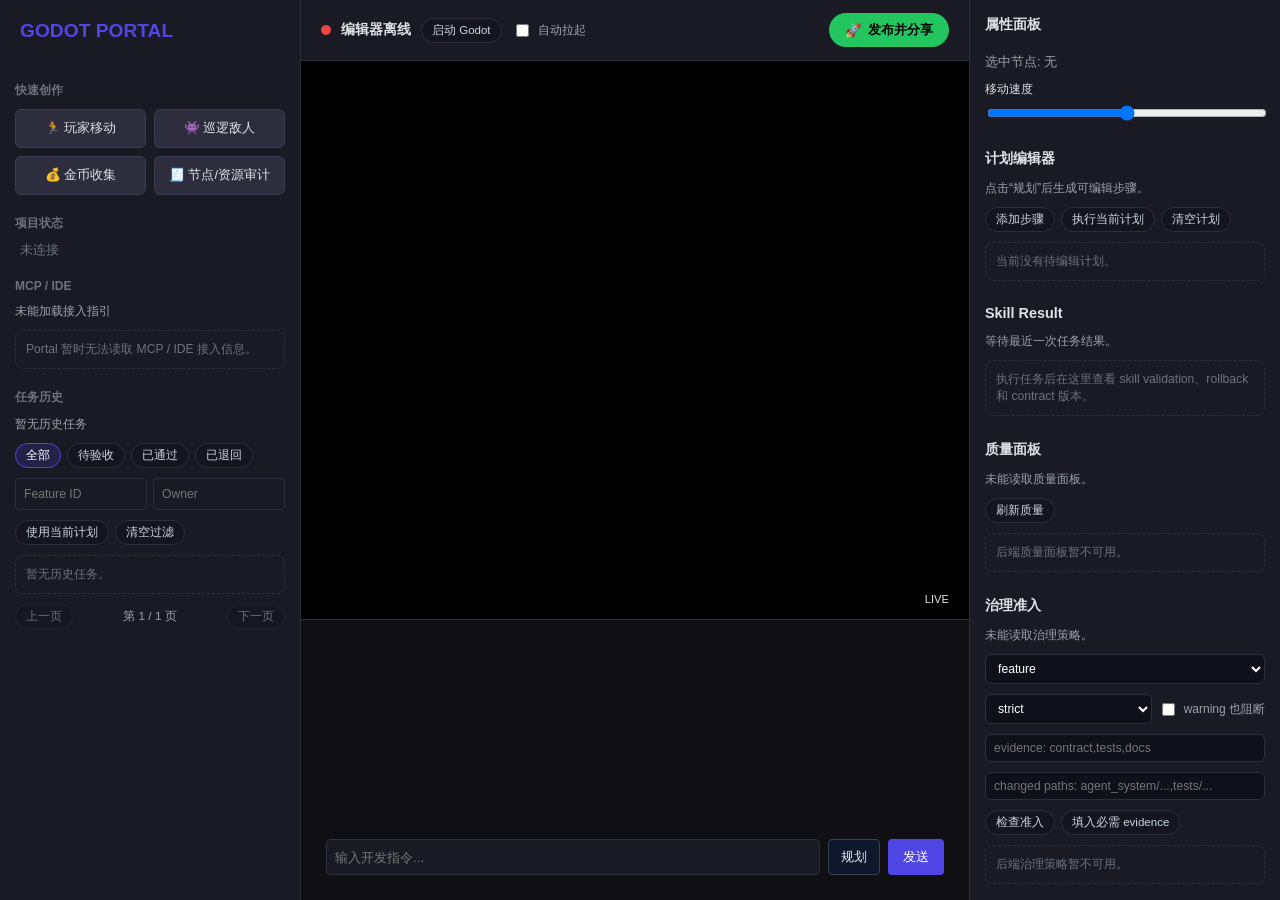
==== commit 7734d700: "feat: add game creation wizard workflow" ====
--- a/api_server/static/index.html
+++ b/api_server/static/index.html
@@ -153,7 +153,7 @@
         .data-table-meta { font-size: 0.76em; color: #9ca3af; margin-bottom: 10px; line-height: 1.4; }
         .data-table-issues { display: flex; flex-direction: column; gap: 6px; margin-bottom: 10px; }
         .data-table-empty { border: 1px dashed #2d2d3d; border-radius: 8px; padding: 10px; font-size: 0.76em; color: #6b7280; }
-        .art-asset-toolbar, .presentation-toolbar, .liveops-toolbar, .telemetry-toolbar, .performance-toolbar { display: flex; gap: 6px; flex-wrap: wrap; margin-bottom: 10px; }
+        .art-asset-toolbar, .presentation-toolbar, .liveops-toolbar, .telemetry-toolbar, .performance-toolbar, .game-creation-toolbar { display: flex; gap: 6px; flex-wrap: wrap; margin-bottom: 10px; }
         .art-asset-toolbar select, .art-asset-toolbar input, .art-asset-toolbar textarea,
         .presentation-toolbar select, .presentation-toolbar input, .presentation-toolbar textarea,
         .liveops-toolbar select, .liveops-toolbar input, .liveops-toolbar textarea,
@@ -162,27 +162,27 @@
             flex: 1; min-width: 0; background: #10101a; border: 1px solid #2d2d3d; color: #fff; padding: 6px 8px; border-radius: 6px; font-size: 0.76em; box-sizing: border-box;
         }
         .art-asset-toolbar textarea, .presentation-toolbar textarea, .liveops-toolbar textarea, .telemetry-toolbar textarea, .performance-toolbar textarea { min-height: 68px; resize: vertical; font-family: inherit; }
-        .art-asset-field-grid, .presentation-field-grid, .performance-field-grid { display: grid; grid-template-columns: repeat(3, minmax(0, 1fr)); gap: 6px; margin-bottom: 10px; }
-        .art-asset-field-grid input, .presentation-field-grid input, .performance-field-grid input { width: 100%; box-sizing: border-box; background: #10101a; border: 1px solid #2d2d3d; color: #fff; padding: 6px 8px; border-radius: 6px; font-size: 0.76em; }
-        .art-asset-field-grid .full, .presentation-field-grid .full { grid-column: 1 / -1; }
+        .art-asset-field-grid, .presentation-field-grid, .performance-field-grid, .game-creation-field-grid { display: grid; grid-template-columns: repeat(3, minmax(0, 1fr)); gap: 6px; margin-bottom: 10px; }
+        .art-asset-field-grid input, .presentation-field-grid input, .performance-field-grid input, .game-creation-field-grid input { width: 100%; box-sizing: border-box; background: #10101a; border: 1px solid #2d2d3d; color: #fff; padding: 6px 8px; border-radius: 6px; font-size: 0.76em; }
+        .art-asset-field-grid .full, .presentation-field-grid .full, .game-creation-field-grid .full { grid-column: 1 / -1; }
         .performance-field-grid .full { grid-column: 1 / -1; }
-        .art-asset-list, .presentation-list, .liveops-list, .telemetry-list, .performance-list { display: flex; flex-direction: column; gap: 8px; max-height: 260px; overflow-y: auto; }
-        .art-asset-card, .presentation-card, .liveops-card, .telemetry-card, .performance-card { border: 1px solid #2d2d3d; border-left-width: 3px; border-radius: 8px; padding: 8px; background: #151520; font-size: 0.76em; }
+        .art-asset-list, .presentation-list, .liveops-list, .telemetry-list, .performance-list, .game-creation-list { display: flex; flex-direction: column; gap: 8px; max-height: 260px; overflow-y: auto; }
+        .art-asset-card, .presentation-card, .liveops-card, .telemetry-card, .performance-card, .game-creation-card { border: 1px solid #2d2d3d; border-left-width: 3px; border-radius: 8px; padding: 8px; background: #151520; font-size: 0.76em; }
         .art-asset-card.template, .presentation-card.template { border-left-color: var(--info); }
         .art-asset-card.managed, .presentation-card.managed { border-left-color: var(--success); }
         .liveops-card.passed, .telemetry-card.passed, .performance-card.passed { border-left-color: var(--success); }
         .liveops-card.warning, .telemetry-card.warning, .performance-card.warning { border-left-color: var(--warning); }
         .liveops-card.blocked, .telemetry-card.blocked, .performance-card.blocked { border-left-color: var(--error); }
-        .art-asset-head, .presentation-head, .liveops-head, .telemetry-head, .performance-head { display: flex; align-items: center; gap: 6px; flex-wrap: wrap; margin-bottom: 6px; }
-        .art-asset-title, .presentation-title, .liveops-title, .telemetry-title, .performance-title { font-weight: 700; color: #f8fafc; }
-        .art-asset-body, .presentation-body, .liveops-body, .telemetry-body, .performance-body { color: #cbd5e1; line-height: 1.45; word-break: break-word; }
+        .art-asset-head, .presentation-head, .liveops-head, .telemetry-head, .performance-head, .game-creation-head { display: flex; align-items: center; gap: 6px; flex-wrap: wrap; margin-bottom: 6px; }
+        .art-asset-title, .presentation-title, .liveops-title, .telemetry-title, .performance-title, .game-creation-title { font-weight: 700; color: #f8fafc; }
+        .art-asset-body, .presentation-body, .liveops-body, .telemetry-body, .performance-body, .game-creation-body { color: #cbd5e1; line-height: 1.45; word-break: break-word; }
         .presentation-toggle-row { display: flex; gap: 14px; flex-wrap: wrap; margin-bottom: 10px; font-size: 0.76em; color: #cbd5e1; }
         .presentation-toggle-row label { display: inline-flex; align-items: center; gap: 6px; }
         @media (max-width: 960px) {
-            .art-asset-field-grid, .presentation-field-grid, .performance-field-grid { grid-template-columns: repeat(2, minmax(0, 1fr)); }
+            .art-asset-field-grid, .presentation-field-grid, .performance-field-grid, .game-creation-field-grid { grid-template-columns: repeat(2, minmax(0, 1fr)); }
         }
         @media (max-width: 720px) {
-            .art-asset-field-grid, .presentation-field-grid, .performance-field-grid { grid-template-columns: 1fr; }
+            .art-asset-field-grid, .presentation-field-grid, .performance-field-grid, .game-creation-field-grid { grid-template-columns: 1fr; }
         }
         .onboarding-meta { font-size: 0.76em; color: #9ca3af; margin-bottom: 10px; line-height: 1.4; }
         .onboarding-list { display: flex; flex-direction: column; gap: 8px; }
@@ -430,6 +430,32 @@
         </div>
         <div id="agent-compat-list" class="quality-list">
             <div class="empty-state">点击检查后查看 MCP、API、skills、contracts 兼容矩阵。</div>
+        </div>
+        <div style="font-weight: 700; margin: 24px 0 12px; font-size: 0.9em;">游戏创建向导</div>
+        <div id="game-creation-meta" class="data-table-meta">正在加载 game creation templates...</div>
+        <div class="game-creation-toolbar">
+            <select id="game-creation-template-select" onchange="setGameCreationField('template_id', this.value)"></select>
+            <input type="text" id="game-creation-title-input" placeholder="游戏标题，例如 Demo Runner" oninput="setGameCreationField('title', this.value)">
+            <input type="text" id="game-creation-genre-input" placeholder="genre: platformer_2d" oninput="setGameCreationField('genre', this.value)">
+        </div>
+        <div class="game-creation-field-grid">
+            <input type="text" id="game-creation-platforms-input" placeholder="target platforms: desktop,web" oninput="setGameCreationListField('target_platforms', this.value)">
+            <input type="text" id="game-creation-features-input" placeholder="features: player_movement,jump,coin_collection" oninput="setGameCreationListField('features', this.value)">
+            <input type="text" id="game-creation-notes-input" class="full" placeholder="notes / trial context" oninput="setGameCreationField('notes', this.value)">
+        </div>
+        <div class="filter-row">
+            <button class="filter-btn" onclick="refreshGameCreationTemplates(true)">读取模板</button>
+            <button class="filter-btn" onclick="planGameCreation()">预览计划</button>
+            <button class="filter-btn" onclick="applyGameCreation(false)">写入脚手架</button>
+            <button class="filter-btn" onclick="applyGameCreation(true)">覆盖写入</button>
+            <button class="filter-btn" onclick="auditGameCreationSceneGraph()">审计场景树</button>
+            <button class="filter-btn" onclick="reviewGameCreation()">生成验收摘要</button>
+        </div>
+        <div id="game-creation-issues" class="data-table-issues">
+            <div class="data-table-empty">预览或写入后在这里查看 blocking / warning checks。</div>
+        </div>
+        <div id="game-creation-list" class="game-creation-list">
+            <div class="data-table-empty">先选择模板并预览计划，再写入 Godot 项目脚手架。</div>
         </div>
         <div style="font-weight: 700; margin: 24px 0 12px; font-size: 0.9em;">Release Capability Registry</div>
         <div id="release-capability-registry-meta" class="quality-meta">正在加载 release capability registry。</div>
@@ -1109,6 +1135,10 @@
         let releasePromotionPlan = null;
         let agentProviderProfiles = null;
         let agentCompatibilityMatrix = null;
+        let gameCreationTemplates = null;
+        let gameCreationProfile = null;
+        let gameCreationAudit = null;
+        let gameCreationReview = null;
         let lastEditorEventId = null;
         let lastArtifactProject = null;
         let artifactRefreshCounter = 0;
@@ -2110,6 +2140,320 @@
                 .split(/[\n,;]/)
                 .map(item => item.trim())
                 .filter(Boolean);
+        }
+
+        function buildGameCreationEmptyState() {
+            const defaultTemplate = gameCreationTemplates?.default_template_id || 'platformer_2d';
+            return {
+                schema_version: '',
+                title: 'Platformer Prototype',
+                genre: 'platformer_2d',
+                template_id: defaultTemplate,
+                features: ['player_movement', 'jump', 'coin_collection', 'enemy_patrol', 'health', 'hud'],
+                target_platforms: ['desktop', 'web'],
+                notes: '',
+                scene_plan: [],
+                asset_plan: [],
+                module_plan: [],
+                skill_binding_plan: [],
+                block_diagram: '',
+                godot_response_map: [],
+                data_tables: [],
+                artifact_paths: [],
+                generated_files: [],
+                skipped_files: [],
+                blocking_checks: [],
+                warning_checks: [],
+                status: 'draft',
+                ready: false,
+                should_block: false,
+                manifest_path: 'data_tables/game_creation/game_creation_profile.json',
+            };
+        }
+
+        function ensureGameCreationState() {
+            if (!gameCreationProfile) {
+                gameCreationProfile = buildGameCreationEmptyState();
+            }
+            return gameCreationProfile;
+        }
+
+        function setGameCreationState(payload, options = {}) {
+            const previous = options.preserveDraft && gameCreationProfile ? gameCreationProfile : null;
+            const source = payload || {};
+            gameCreationProfile = {
+                ...buildGameCreationEmptyState(),
+                ...previous,
+                ...source,
+                features: Array.isArray(source.features) ? source.features : (previous?.features || buildGameCreationEmptyState().features),
+                target_platforms: Array.isArray(source.target_platforms) ? source.target_platforms : (previous?.target_platforms || ['desktop', 'web']),
+                scene_plan: Array.isArray(source.scene_plan) ? source.scene_plan : (previous?.scene_plan || []),
+                asset_plan: Array.isArray(source.asset_plan) ? source.asset_plan : (previous?.asset_plan || []),
+                module_plan: Array.isArray(source.module_plan) ? source.module_plan : (previous?.module_plan || []),
+                skill_binding_plan: Array.isArray(source.skill_binding_plan) ? source.skill_binding_plan : (previous?.skill_binding_plan || []),
+                block_diagram: String(source.block_diagram || previous?.block_diagram || ''),
+                godot_response_map: Array.isArray(source.godot_response_map) ? source.godot_response_map : (previous?.godot_response_map || []),
+                data_tables: Array.isArray(source.data_tables) ? source.data_tables : (previous?.data_tables || []),
+                artifact_paths: Array.isArray(source.artifact_paths) ? source.artifact_paths : (previous?.artifact_paths || []),
+                generated_files: Array.isArray(source.generated_files) ? source.generated_files : (previous?.generated_files || []),
+                skipped_files: Array.isArray(source.skipped_files) ? source.skipped_files : (previous?.skipped_files || []),
+                blocking_checks: Array.isArray(source.blocking_checks) ? source.blocking_checks : (previous?.blocking_checks || []),
+                warning_checks: Array.isArray(source.warning_checks) ? source.warning_checks : (previous?.warning_checks || []),
+            };
+            renderGameCreationPanel();
+        }
+
+        function setGameCreationField(field, value) {
+            const state = ensureGameCreationState();
+            state[field] = String(value || '').trim();
+            if (field === 'template_id' && !state.genre) {
+                state.genre = state.template_id || 'platformer_2d';
+            }
+        }
+
+        function setGameCreationListField(field, value) {
+            const state = ensureGameCreationState();
+            state[field] = splitPortalList(value);
+        }
+
+        function buildGameCreationRequest(overwrite = false) {
+            const state = ensureGameCreationState();
+            return {
+                project_path: currentProject,
+                title: state.title || 'Platformer Prototype',
+                genre: state.genre || 'platformer_2d',
+                template_id: state.template_id || gameCreationTemplates?.default_template_id || 'platformer_2d',
+                features: Array.isArray(state.features) ? state.features : [],
+                target_platforms: Array.isArray(state.target_platforms) ? state.target_platforms : [],
+                notes: state.notes || '',
+                overwrite: Boolean(overwrite),
+            };
+        }
+
+        function renderGameCreationPanel() {
+            const state = ensureGameCreationState();
+            const meta = document.getElementById('game-creation-meta');
+            const issues = document.getElementById('game-creation-issues');
+            const list = document.getElementById('game-creation-list');
+            if (!meta || !issues || !list) return;
+
+            const templateSelect = document.getElementById('game-creation-template-select');
+            const templates = Array.isArray(gameCreationTemplates?.items) ? gameCreationTemplates.items : [];
+            if (templateSelect) {
+                const selected = state.template_id || gameCreationTemplates?.default_template_id || 'platformer_2d';
+                templateSelect.innerHTML = templates.length
+                    ? templates.map(item => `<option value="${escapeHtml(item.template_id)}" ${item.template_id === selected ? 'selected' : ''}>${escapeHtml(item.label || item.template_id)}</option>`).join('')
+                    : `<option value="${escapeHtml(selected)}">${escapeHtml(selected)}</option>`;
+                if (templateSelect.value !== selected) templateSelect.value = selected;
+            }
+
+            const inputValues = {
+                'game-creation-title-input': state.title || '',
+                'game-creation-genre-input': state.genre || '',
+                'game-creation-platforms-input': (state.target_platforms || []).join(', '),
+                'game-creation-features-input': (state.features || []).join(', '),
+                'game-creation-notes-input': state.notes || '',
+            };
+            for (const [elementId, value] of Object.entries(inputValues)) {
+                const element = document.getElementById(elementId);
+                if (element && element.value !== value) element.value = value;
+            }
+
+            meta.innerHTML =
+                `状态: ${escapeHtml(String(state.status || 'draft').toUpperCase())}` +
+                `<br>Title: ${escapeHtml(state.title || '-')}` +
+                ` / Template: ${escapeHtml(state.template_id || '-')}` +
+                ` / Platforms: ${escapeHtml((state.target_platforms || []).join(', ') || '-')}` +
+                `<br>Manifest: ${escapeHtml(state.manifest_path || 'data_tables/game_creation/game_creation_profile.json')}` +
+                ` / Generated: ${escapeHtml(String((state.generated_files || []).length))}` +
+                ` / Skipped: ${escapeHtml(String((state.skipped_files || []).length))}`;
+
+            const issueLines = [
+                ...(state.blocking_checks || []).map(item => `blocking: ${item}`),
+                ...(state.warning_checks || []).map(item => `warning: ${item}`),
+            ];
+            issues.innerHTML = issueLines.length
+                ? issueLines.map(line => `<div class="plan-summary-item">${escapeHtml(line)}</div>`).join('')
+                : '<div class="data-table-empty">当前没有 game creation 阻断或警告。</div>';
+
+            const sceneLines = (state.scene_plan || []).map(item => `${item.role || 'scene'}=${item.path || '-'}`);
+            const assetLines = (state.asset_plan || []).map(item => `${item.asset_id || 'asset'}:${item.usage || item.type || '-'}`);
+            const tableLines = (state.data_tables || []).map(item => `${item.schema || 'table'}=${item.path || '-'}`);
+            const moduleLines = (state.module_plan || []).map(item => `${item.module_id || 'module'}=${item.script_path || '-'}`);
+            const skillLines = (state.skill_binding_plan || []).slice(0, 16).map(item => `${item.module_id || 'module'}:${item.skill_name || '-'}`);
+            const constraintLines = (state.module_plan || [])
+                .flatMap(item => (item.constraints || []).slice(0, 2).map(rule => `${item.module_id || 'module'}:${rule}`))
+                .slice(0, 10);
+            const responseLines = (state.godot_response_map || []).map(item => `${item.trigger || 'trigger'} -> ${item.node_path || '-'} -> ${item.response || '-'}`);
+            const artifactLines = (state.artifact_paths || []).slice(0, 12);
+            const generatedLines = (state.generated_files || []).slice(0, 12);
+            const skippedLines = (state.skipped_files || []).slice(0, 12);
+            const audit = gameCreationAudit || {};
+            const review = gameCreationReview || {};
+            const auditMissingLines = [
+                ...(audit.missing_scenes || []).map(item => `scene:${item}`),
+                ...(audit.missing_scripts || []).map(item => `script:${item}`),
+                ...(audit.missing_nodes || []).map(item => `node:${item}`),
+                ...(audit.missing_signals || []).map(item => `signal:${item}`),
+            ].slice(0, 12);
+            const reviewLines = (review.acceptance_checklist || []).slice(0, 8).map(item => `${item.status || 'pending'}:${item.label || '-'}`);
+            list.innerHTML = `
+                <div class="game-creation-card ${state.should_block ? 'blocked' : (state.warning_checks?.length ? 'warning' : 'passed')}">
+                    <div class="game-creation-head">
+                        <span class="severity-pill ${qualityPillClass(state.status || 'passed')}">${escapeHtml(String(state.status || 'draft').toUpperCase())}</span>
+                        <span class="game-creation-title">Plan</span>
+                    </div>
+                    <div class="game-creation-body">
+                        features=${escapeHtml((state.features || []).join(', ') || 'none')}<br>
+                        scenes=${escapeHtml(sceneLines.join(' | ') || 'none')}<br>
+                        input=${escapeHtml(Object.keys(state.input_map || {}).join(', ') || 'none')}<br>
+                        acceptance=${escapeHtml((state.acceptance_criteria || []).join(' | ') || 'none')}
+                    </div>
+                </div>
+                <div class="game-creation-card ${state.module_plan?.length ? 'passed' : 'warning'}">
+                    <div class="game-creation-head">
+                        <span class="severity-pill ${state.module_plan?.length ? 'info' : 'warning'}">MODULES</span>
+                        <span class="game-creation-title">Block Structure</span>
+                    </div>
+                    <div class="game-creation-body">
+                        modules=${escapeHtml(moduleLines.join(' | ') || 'none')}<br>
+                        skills=${escapeHtml(skillLines.join(' | ') || 'none')}<br>
+                        constraints=${escapeHtml(constraintLines.join(' | ') || 'none')}<br>
+                        responses=${escapeHtml(responseLines.join(' | ') || 'none')}<br>
+                        diagram=<br><pre style="white-space:pre-wrap;margin:6px 0 0;color:#cbd5e1;">${escapeHtml(state.block_diagram || 'none')}</pre>
+                    </div>
+                </div>
+                <div class="game-creation-card ${audit.status ? (audit.should_block ? 'blocked' : (audit.warning_checks?.length ? 'warning' : 'passed')) : 'warning'}">
+                    <div class="game-creation-head">
+                        <span class="severity-pill ${qualityPillClass(audit.status || 'skipped')}">${escapeHtml(String(audit.status || 'AUDIT').toUpperCase())}</span>
+                        <span class="game-creation-title">Scene Graph Audit</span>
+                    </div>
+                    <div class="game-creation-body">
+                        scenes=${escapeHtml(String(audit.scene_count || 0))} / nodes=${escapeHtml(String(audit.node_count || 0))} / modules=${escapeHtml(String(audit.expected_module_count || 0))}<br>
+                        live=${escapeHtml(String(Boolean(audit.live_snapshot_used)))} / source=${escapeHtml(audit.live_snapshot_source || '-')} / live_nodes=${escapeHtml(String(audit.live_snapshot_node_count || 0))}<br>
+                        missing=${escapeHtml(auditMissingLines.join(' | ') || 'none')}<br>
+                        report=${escapeHtml(audit.manifest_path || 'data_tables/game_creation/game_creation_profile.json')}
+                    </div>
+                </div>
+                <div class="game-creation-card ${review.status ? (review.should_block ? 'blocked' : (review.warning_checks?.length ? 'warning' : 'passed')) : 'warning'}">
+                    <div class="game-creation-head">
+                        <span class="severity-pill ${qualityPillClass(review.status || 'skipped')}">${escapeHtml(String(review.status || 'REVIEW').toUpperCase())}</span>
+                        <span class="game-creation-title">Acceptance Review</span>
+                    </div>
+                    <div class="game-creation-body">
+                        ready=${escapeHtml(String(Boolean(review.ready_for_acceptance)))} / acceptance=${escapeHtml(String(review.ready_acceptance_count || 0))}/${escapeHtml(String(review.acceptance_count || 0))} / modules=${escapeHtml(String(review.passed_module_count || 0))}/${escapeHtml(String(review.module_count || 0))}<br>
+                        data=${escapeHtml(String(review.passed_data_table_count || 0))}/${escapeHtml(String(review.data_table_count || 0))}<br>
+                        live=${escapeHtml(String(Boolean((review.audit_summary || {}).live_snapshot_used)))} / live_nodes=${escapeHtml(String((review.audit_summary || {}).live_snapshot_node_count || 0))}<br>
+                        checklist=${escapeHtml(reviewLines.join(' | ') || 'none')}<br>
+                        blockers=${escapeHtml((review.blocking_checks || []).slice(0, 8).join(' | ') || 'none')}
+                    </div>
+                </div>
+                <div class="game-creation-card ${generatedLines.length ? 'passed' : 'warning'}">
+                    <div class="game-creation-head">
+                        <span class="severity-pill ${generatedLines.length ? 'info' : 'warning'}">${generatedLines.length ? 'WRITTEN' : 'PREVIEW'}</span>
+                        <span class="game-creation-title">Artifacts</span>
+                    </div>
+                    <div class="game-creation-body">
+                        planned=${escapeHtml(artifactLines.join(' | ') || 'none')}<br>
+                        generated=${escapeHtml(generatedLines.join(' | ') || 'none')}<br>
+                        skipped=${escapeHtml(skippedLines.join(' | ') || 'none')}<br>
+                        assets=${escapeHtml(assetLines.join(' | ') || 'none')}<br>
+                        data=${escapeHtml(tableLines.join(' | ') || 'none')}
+                    </div>
+                </div>
+            `;
+        }
+
+        async function refreshGameCreationTemplates(showMessage = false) {
+            try {
+                const res = await fetch(`/game-creation/templates?project_path=${encodeURIComponent(currentProject)}`);
+                if (!res.ok) throw new Error('game creation templates failed');
+                gameCreationTemplates = await res.json();
+                setGameCreationState(ensureGameCreationState(), { preserveDraft: true });
+                if (showMessage) appendMsg("SYSTEM", "已载入 game creation templates");
+            } catch (error) {
+                renderGameCreationPanel();
+                if (showMessage) appendMsg("ERROR", error.message || "读取 game creation templates 失败");
+            }
+        }
+
+        async function planGameCreation() {
+            try {
+                const res = await fetch('/game-creation/plan', {
+                    method: 'POST',
+                    headers: { 'Content-Type': 'application/json' },
+                    body: JSON.stringify(buildGameCreationRequest(false)),
+                });
+                const payload = await res.json();
+                if (!res.ok) throw new Error(payload.detail || 'game creation plan failed');
+                setGameCreationState(payload);
+                appendMsg("SYSTEM", payload.message || `游戏创建计划: ${payload.status || 'passed'}`, payload);
+            } catch (error) {
+                appendMsg("ERROR", error.message || "游戏创建计划失败");
+            }
+        }
+
+        async function applyGameCreation(overwrite = false) {
+            try {
+                const res = await fetch('/game-creation/apply', {
+                    method: 'POST',
+                    headers: { 'Content-Type': 'application/json' },
+                    body: JSON.stringify(buildGameCreationRequest(overwrite)),
+                });
+                const payload = await res.json();
+                if (!res.ok) throw new Error(payload.detail || 'game creation apply failed');
+                setGameCreationState(payload);
+                appendMsg("SYSTEM", payload.message || `游戏创建脚手架写入: ${payload.status || 'passed'}`, payload);
+                await refreshArtifactCenter(true);
+            } catch (error) {
+                appendMsg("ERROR", error.message || "游戏创建脚手架写入失败");
+            }
+        }
+
+        async function auditGameCreationSceneGraph() {
+            try {
+                const state = ensureGameCreationState();
+                const res = await fetch('/game-creation/audit-scene-graph', {
+                    method: 'POST',
+                    headers: { 'Content-Type': 'application/json' },
+                    body: JSON.stringify({
+                        project_path: currentProject,
+                        manifest_path: state.manifest_path || 'data_tables/game_creation/game_creation_profile.json',
+                        write_report: true,
+                    }),
+                });
+                const payload = await res.json();
+                if (!res.ok) throw new Error(payload.detail || 'scene graph audit failed');
+                gameCreationAudit = payload;
+                renderGameCreationPanel();
+                appendMsg("SYSTEM", payload.message || `场景树审计: ${payload.status || 'passed'}`, payload);
+                await refreshArtifactCenter(true);
+            } catch (error) {
+                appendMsg("ERROR", error.message || "场景树审计失败");
+            }
+        }
+
+        async function reviewGameCreation() {
+            try {
+                const state = ensureGameCreationState();
+                const res = await fetch('/game-creation/review', {
+                    method: 'POST',
+                    headers: { 'Content-Type': 'application/json' },
+                    body: JSON.stringify({
+                        project_path: currentProject,
+                        manifest_path: state.manifest_path || 'data_tables/game_creation/game_creation_profile.json',
+                        write_reports: true,
+                    }),
+                });
+                const payload = await res.json();
+                if (!res.ok) throw new Error(payload.detail || 'game creation review failed');
+                gameCreationReview = payload;
+                renderGameCreationPanel();
+                appendMsg("SYSTEM", payload.message || `游戏创建验收摘要: ${payload.status || 'passed'}`, payload);
+                await refreshArtifactCenter(true);
+            } catch (error) {
+                appendMsg("ERROR", error.message || "游戏创建验收摘要失败");
+            }
         }
 
         function normalizeArtAssetManifestPath(path) {
@@ -9702,7 +10046,12 @@
                 releaseCapabilityRegistry = null;
                 releaseCapabilityPolicy = null;
                 releaseDeliveryReadiness = null;
+                gameCreationTemplates = null;
+                gameCreationProfile = null;
+                gameCreationAudit = null;
+                gameCreationReview = null;
                 sceneOwnershipBoard = null;
+                renderGameCreationPanel();
                 renderReleaseCapabilityRegistryPanel();
                 renderReleaseCapabilityPolicyPanel();
                 renderReleaseDeliveryReadinessPanel();
@@ -9719,6 +10068,7 @@
                 refreshProductionReadiness();
                 refreshReleaseCandidateChecklist();
                 refreshBuildRunMatrix();
+                refreshGameCreationTemplates();
                 refreshReleaseCapabilityRegistry();
                 refreshReleaseCapabilityPolicy();
                 refreshReleaseDeliveryReadiness();
@@ -9838,6 +10188,8 @@
         refreshProductionReadiness();
         refreshReleaseCandidateChecklist();
         refreshBuildRunMatrix();
+        renderGameCreationPanel();
+        refreshGameCreationTemplates();
         renderReleaseCapabilityRegistryPanel();
         renderReleaseCapabilityPolicyPanel();
         renderReleaseDeliveryReadinessPanel();
